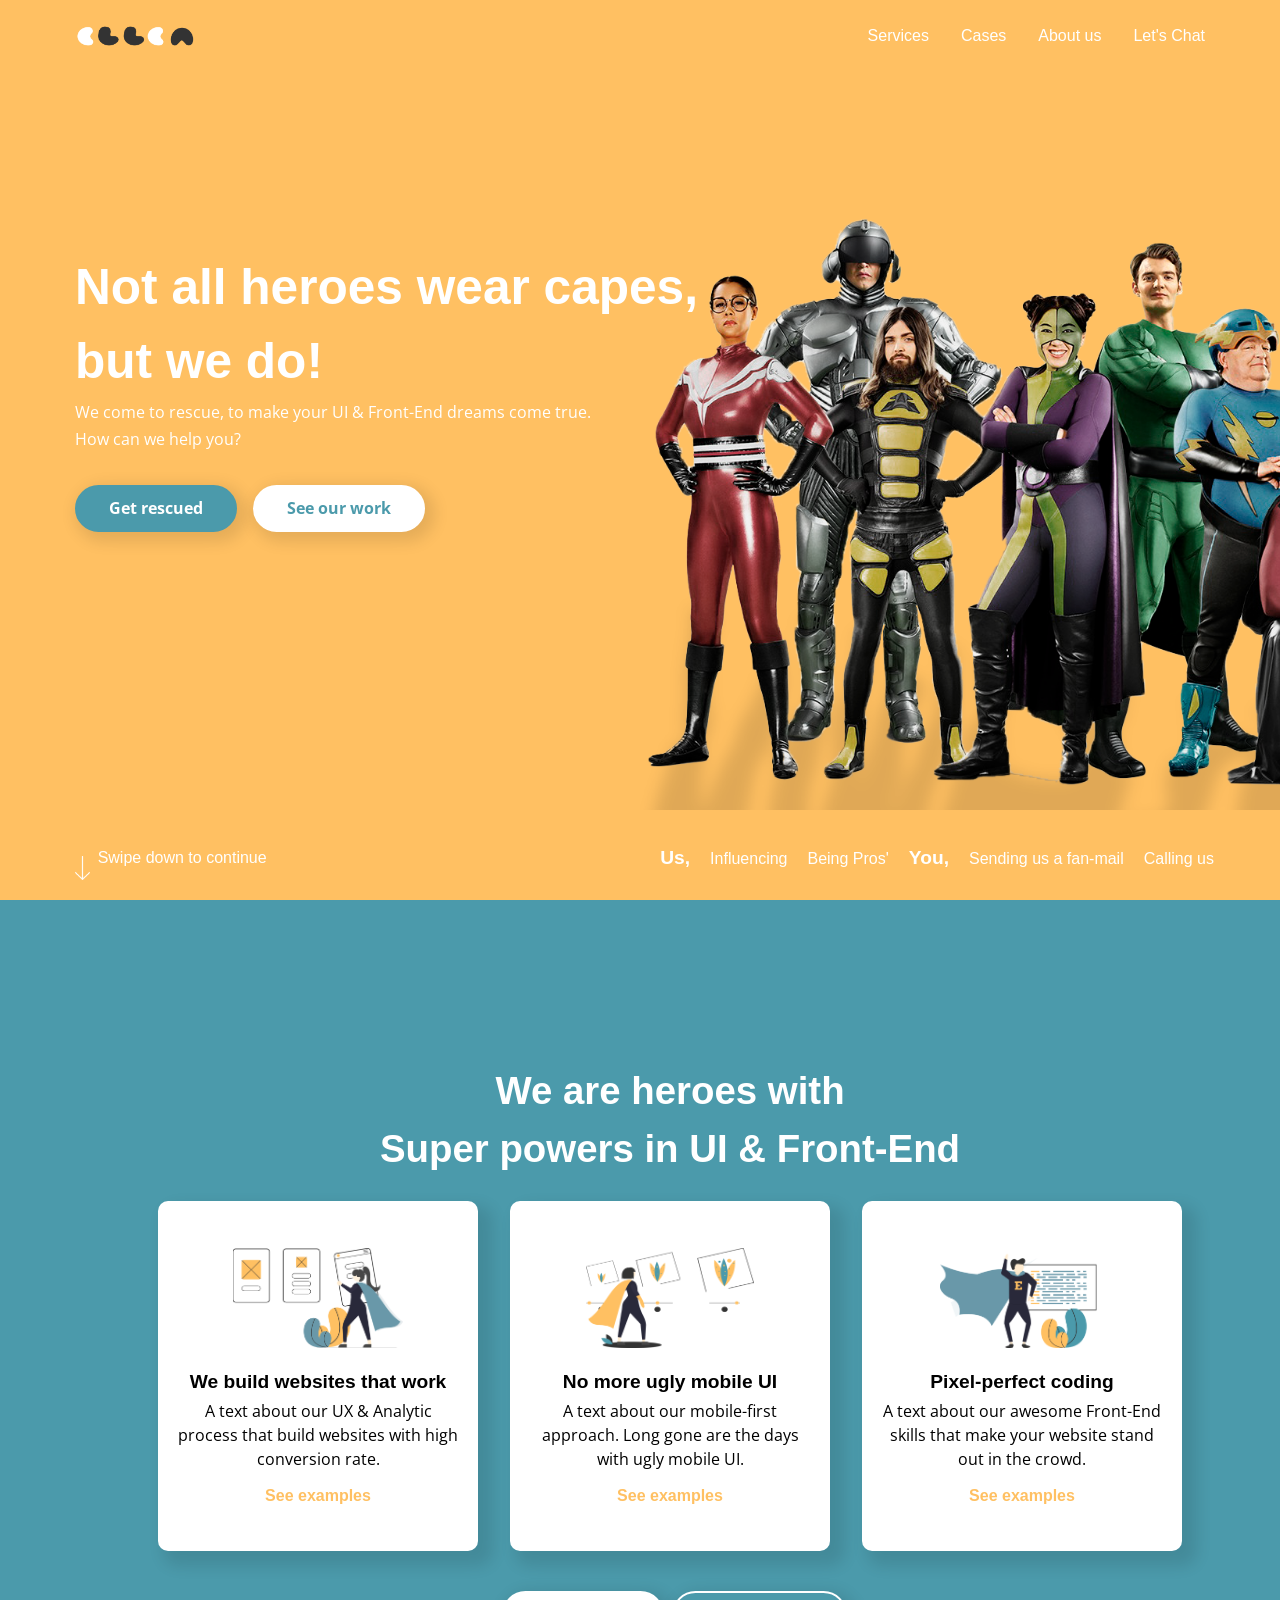
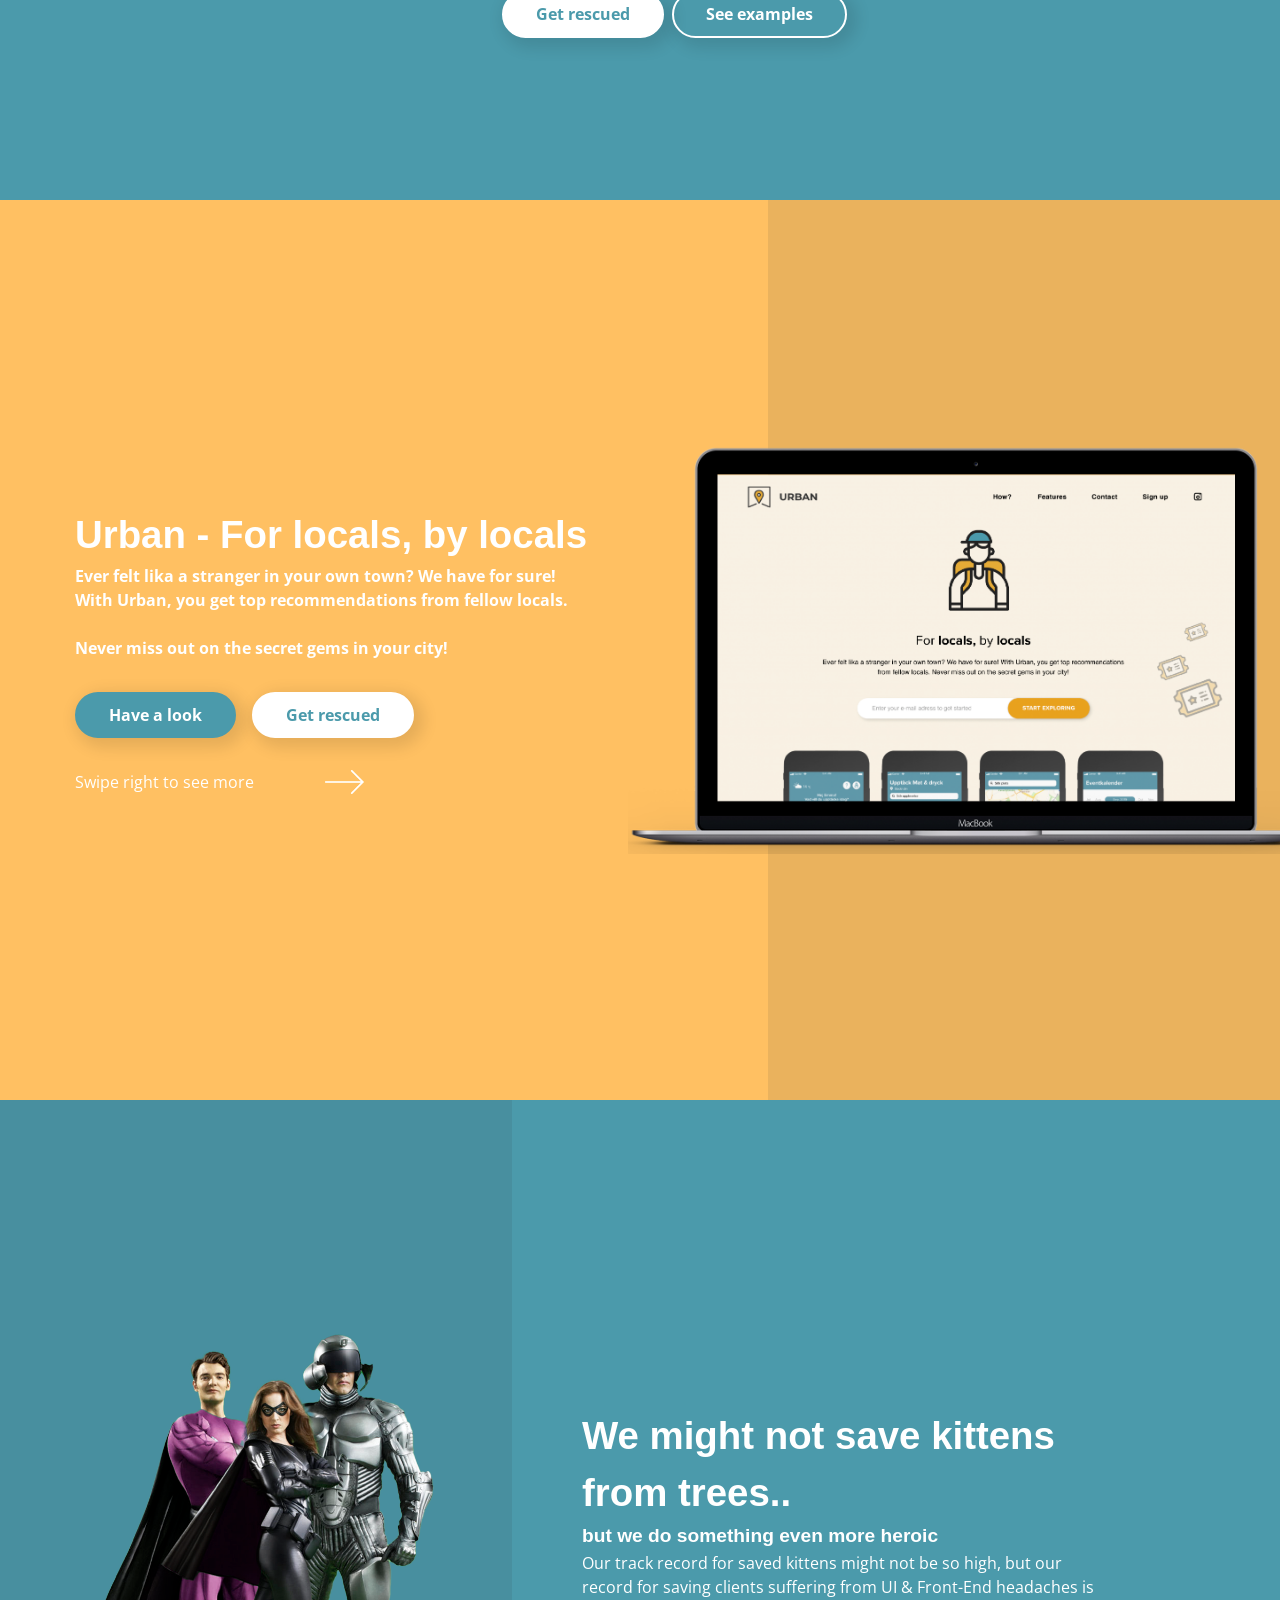
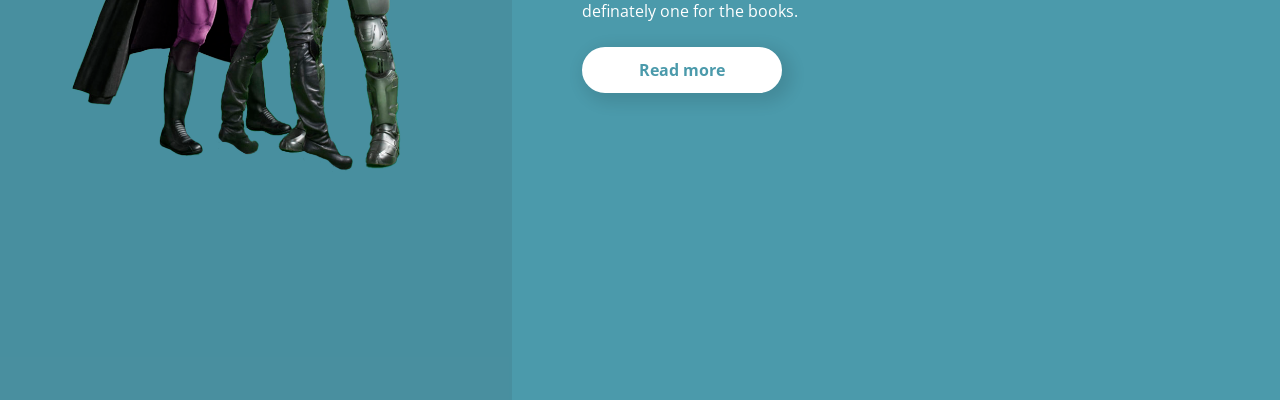
==== index.html @ 397eb132 "Btns & Links connected" ====
<html>
<html lang="en">

<head>
    <meta charset="UTF-8">
    <meta name="viewport" content="width=device-width, initial-scale=1.0">
    <title>Ellen Creatives</title>

    <!-- Google Font: Open Sans -->
    <link
        href="https://fonts.googleapis.com/css2?family=Open+Sans:ital,wght@0,300;0,400;0,600;0,700;0,800;1,300;1,400;1,600;1,700;1,800&display=swap"
        rel="stylesheet">

    <!-- Normalize CSS -->
    <link rel="stylesheet" href="CSS/Reset.css">

    <!-- Stylesheet: Typography -->
    <link rel="stylesheet" href="CSS/fonts.css">

    <!-- Stylesheet: Main -->
    <link rel="stylesheet" href="CSS/styles.css">
</head>

<body id="body-home">

    <header class="header-container">
        <nav class="nav-wrapper">
            <a href="index.html" id="wordmarkLink"><img class="logotype" src="IMG/logo-bw.png"
                    alt="Ellen Creatives Logotype" id="nav-wordmark"></a>
            <a href="index.html#servicesAnchor" class="nav-link">Services</a>
            <a href="cases-overview.html" class="nav-link">Cases</a>
            <a href="about.html" class="nav-link">About us</a>
            <a href="about.html#contactAnchor" class="nav-link">Let's Chat</a>
        </nav>
    </header>

    <section>
        <div class="hero-content bg-yellow">
            <!-- <script src="https://unpkg.com/@lottiefiles/lottie-player@latest/dist/lottie-player.js"></script>
                <lottie-player class="lottie" src="https://assets5.lottiefiles.com/private_files/lf30_1pjpwyub.json"
                    background="transparent" speed="1" style="width: 250px; height: 250px;" loop autoplay>
                </lottie-player> -->
            <img class="hero-img" src="IMG/heroes2.png" alt="">
            <div class="flex-col-flex-start" id="hero-text-content">
                <h1 class="white-font">Not all heroes wear capes, <br>but we do!</h1>
                <p class="white-font">We come to rescue, to make your UI & Front-End dreams come true.<br> How can we
                    help you?</p>
                <div class="btn-floater-left">
                    <button href="about.html#contactAnchor" class="CTA">Get rescued</button>
                    <button href="cases-overview.html" class="btn">See our work</button>
                </div>
            </div>
        </div>
    </section>


    <section>
        <a name="servicesAnchor"></a>
        <div class="services-section bg-petrol full-screen">
            <h2 class="white-font">We are heroes with<br>
                Super powers in UI & Front-End</h2>
            <div class="services">
                <div class="services-card">
                    <img src="IMG/Icons-elements/Services/Darker/UX.png" alt="" class="services-icon">
                    <h4 class="big-subtitle card-title">We build websites that work</h4>
                    <p class="description">A text about our UX & Analytic process that build websites with
                        high
                        conversion rate.</p>
                    <a href="Cases-overview.html" class="card-text-link">See examples</a>
                </div>
                <div class="services-card">
                    <img src="IMG/Icons-elements/Services/Darker/UI.png" alt="" class="services-icon">
                    <h4 class="big-subtitle card-title">No more ugly mobile UI </h4>
                    <p class="description">A text about our mobile-first approach. Long gone are the days
                        with ugly
                        mobile UI.</p>
                    <a href="Cases-overview.html" class="card-text-link">See examples</a>
                </div>
                <div class="services-card">
                    <img src="IMG/Icons-elements/Services/Darker/FE.png" alt="" class="services-icon">
                    <h4 class="big-subtitle card-title">Pixel-perfect coding</h4>
                    <p class="description">A text about our awesome Front-End skills that make your website
                        stand out in
                        the crowd. </p>
                    <a href="Cases-overview.html" class="card-text-link">See examples</a>
                </div>
            </div>
            <div class="btn-floater">
                <button href="about.html#contactAnchor" class="btn">Get rescued</button>
                <button href="Cases-overview.html" class="btn-white">See examples</button>
            </div>
        </div>
    </section>

    <section class="swipe-right">
        <div class="slider-container">

            <!-- First slide-->
            <div class="case-highlight-section bg-yellow full-screen">
                <div class="left-container">
                    <h2>Urban - For locals, by locals</h2>
                    <p class="bold-p">Ever felt lika a stranger in your own town? We have for sure! With Urban, you get
                        top recommendations from fellow locals. <br><br>Never miss out on the secret gems in your city!</p>
                    <div class="btn-floater-left">
                        <button href="case-urban.html" class="CTA">Have a look</button>
                        <button href="about.html#contactAnchor" class="btn">Get rescued</button>
                    </div>
                    <div class="scrollMe">
                        <p id="scrollMeLabel">Swipe right to see more</p>
                        <img class="arrow-right" src="IMG/Icons-elements/arrow-white-right-thicker@2x.png" alt="">
                    </div>
                </div>
                <div class="right-container">
                    <img src="IMG/Cases-thumbnails/Urban-highlight.png" alt="" class="case-laptop">
                </div>
            </div>
        </div>

        <!--  Second slide   -->
        <div class="slider-container">
            <div class="case-highlight-section full-screen bg-petrol" id="case-highlight-2">
                <div class="left-container">
                    <h2>Mindster - The journey begins inside</h2>
                    <p class="bold-p">Mindster is an App for mindfulness exercises with an ambition to improve the
                        mental health and sleeping quality of the users. </p>
                    <div class="btn-floater-left">
                        <button href="case-urban" class="btn left-btn">Have a look</button>
                        <button href="about.html#contactAnchor" class="btn-white">Get rescued</button>
                    </div>
                    <div class="scrollMe">
                        <p id="scrollMeLabel">Swipe right to see more</p>
                        <img class="arrow-right" src="IMG/Icons-elements/arrow-white-right-thicker@2x.png" alt="">
                    </div>
                </div>
                <div class="right-container">
                    <img src="IMG/Cases-thumbnails/Mindster-iso.png" alt="" class="case-phone">
                </div>
            </div>
        </div>

        <!-- Third slide -->
        <div class="slider-container">
            <div class="case-highlight-section full-screen bg-yellow">
                <div class="left-container">
                    <h2>Viva vin & Mat </h2>
                    <p class="bold-p">Who doesn't love great food, a better wine and a even better company? Viva Vin &
                        Mat can help you with two of those things. Step into the magical world of Viva through their
                        brand new website! </p>
                    <div class="btn-floater-left">
                        <button href="case-urban" class="CTA">Have a look</button>
                        <button href="about.html#contactAnchor" class="btn">Get rescued</button>
                    </div>
                </div>
                <div class="right-container">
                    <img src="IMG/Cases-thumbnails/viva-highlight.png" alt="" class="case-laptop">
                </div>
            </div>
        </div>
    </section>

    <section>
        <div class="about-section full-screen bg-petrol">
            <div class="left-container-about">
                <img src="IMG/heroes3.png" alt="" class="about-img">
            </div>
            <div class="right-container-about">
                <h2 class="white-font about-title">We might not save kittens from trees..</h2>
                <h4 class="white-font about-subtitle">but we do something even more heroic</h4>
                <p class="white-font about-p">Our track record for saved kittens might not be so high, but our record
                    for saving clients suffering from UI & Front-End headaches is definately one for the books. </p>
                <button href="about.html" class="btn" id="about-btn">Read more</button>
            </div>
        </div>
    </section>

    <div class="contact-footer">
        <div class="scrollMe">
            <img class="arrow-down" src="IMG/Icons-elements/arrow-white-down-thicker@2x.png" alt="">
            <p id="scrollMeLabel-down">Swipe down to continue</p>
        </div>
        <div class="footer-wrapper">
            <div class="footer-title">Us,</div>
            <a href="#" class="footer-link">Influencing</a>
            <a href="#" class="footer-link">Being Pros'</a>
            <div class="footer-title">You,</div>
            <a href="mailto:ellenekloofdesign@gmail.com" target="_blank" class="footer-link">Sending us a fan-mail</a>
            <a href="tel:+46707509144" class="footer-link">Calling us</a>
        </div>
    </div>

    <script src="https://ajax.googleapis.com/ajax/libs/jquery/3.5.1/jquery.min.js"></script>
    <script src="JS/slides.js"></script>
    <script src="JS/scrollMeHome.js"></script>

</body>

</html>

</html>
---- CSS/fonts.css ----
h1, h2, h3, h4, h5,.big-subtitle {
    font-family: 'Poppins', sans-serif;
    font-weight: 700;
    line-height: 150%;
    margin-block-start: 0em;
    margin-block-end: 0em;
    margin-top: 0em;
    margin-bottom: 0em;
}

p,
.p, 
.bold-p, 
.overline, 
.small-p {
    font-family: "Open Sans", sans-serif;
    line-height: 150%;
    margin-block-start: 0em;
    margin-block-end: 0em;
    margin-top: 0em;
    margin-bottom: 0em;
}

h1 {
    font-size: 3.1rem;
}

h2 {
    font-size: 2.4rem;
}

h3 {
    font-size: 1.8rem;
}

h4 {
    font-size: 1.2rem;
}

.big-subtitle {
    font-size: 1.2rem;
}

p  {
    font-size: 1rem;
}

.bold-p {
    font-size: 1rem;
    font-weight: bold;
}

.small-p {
    font-size: 0.9rem;
}

.overline {
    font-size: 0.8rem;
    letter-spacing: 5px;
}

.p {
    font-size: 1rem;
}
---- CSS/styles.css ----
* {
    box-sizing: border-box;
}

#body-home {
    width: 100vw;
    height: 3152px;
    overflow-y: clip;
}

#body-caseOverview {
    width: 100vw;
    overflow-y: clip;
}

#about-body {
    width: 100vw;
    overflow-y: clip;
}

#cases-body {
    width: 100vw;
    overflow-y: clip;
}

html {
    scroll-snap-type: y mandatory;
}

section {
    height: 100vh;
    width: 100vh;
    scroll-snap-align: start;
    position: relative;
}

.hero-content, .services-section, .about-section {
    width: 100vw;
    overflow-x: hidden;
}

/*  COLOR STYLING      COLOR STYLING      COLOR STYLING     COLOR STYLING     COLOR STYLING     COLOR STYLING    COLOR STYLING */

:root {
    --black: #333;
    --shadow: rgba(51, 51, 51, 0.1);
    --white: #fff;
    --white-50: rgba(255, 255, 255, 0.5);
    --white-80: rgba(255, 255, 255, 0.7);
    --white-shadow: rgba(255, 255, 255, 0.4);
    --yellow: #FFC062;
    --yellow-gradient: linear-gradient(134deg, #FFC062 0%, #FFDBA6 99.41%);
    --yellow-highlight: #FFB03B;
    --light-yellow: #FFD391;
    --petrol: #4B9AAB;
    --dark-petrol: #438A99;
    --darkest-petrol: #377380;
    --light-blue: #A5CCD5;
    --CTA: #4B9AAB;
    --secondary: #fff;
    --medium-gray: #EBEBEB;
    --light-gray: #fafafa;
    --transparent: rgba(255, 255, 255, 0);
    --pastel-purple: #B7A3FE;
    --pastel-yellow: #FFC062;
    --pastel-blue: #6FAEBC;
    --pastel-red: #FEA3A3;
    --pastel-peach: #FEC4A3;
    --pastel-green: #7FD287;
}

.bg-white {
    background-color: var(--white);
}

.bg-lightblue {
    background-color: var(--light-blue);
}

.bg-lightyellow {
    background-color: var(--light-yellow);
}

.bg-yellow-gradient {
    background-image: var(--yellow-gradient);
}

.bg-yellow {
    background-color: var(--yellow);
}

.bg-petrol {
    background-color: var(--petrol);
}

.bg-pastel-purple {
    background-color: var(--pastel-purple);
}

.bg-pastel-yellow {
    background-color: var(--pastel-yellow);
}

.bg-pastel-blue {
    background-color: var(--pastel-blue);
}

.bg-pastel-red {
    background-color: var(--pastel-red);
}

.bg-pastel-peach {
    background-color: var(--pastel-peach);
}

.bg-pastel-green {
    background-color: var(--pastel-green);
}

.white-font {
    color: var(--white);
}


/*  NAVIGATION STYLING      NAVIGATION STYLING      NAVIGATION STYLING     NAVIGATION STYLING     NAVIGATION STYLING     NAVIGATION STYLING */

.header-container {
    width: 100vw;
    position: fixed;
    height: 72px;
    top: 0px;
    left: 0px;
    background-color: var(--transparent);
    z-index: 10000;
    box-sizing: border-box;
}

.nav-wrapper {
    margin: 16px 75px;
    height: 40px;
    display: flex;
    flex-flow: row wrap;
    justify-content: flex-end;
    align-items: center;
}

#nav-wordmark {
    height: 32px;
    margin-right: auto;
}

#wordmarkLink {
    margin-right: auto;
}

#wordmarkLink:hover, .logotype:hover {
    opacity: 0.8;
}

.nav-link {
    font-size: 1rem;
    font-family: 'Poppins', sans-serif;
    font-weight: 400;
    margin-left: 32px;
    color: var(--white);
    text-decoration: none;
}

.nav-link:hover {
    color: var(--white-50);
}

.nav-link.activePage {
    color: var(--white);
    border-bottom: 1px solid var(--white);
}

.nav-link-inverted {
    font-size: 1rem;
    font-family: 'Poppins', sans-serif;
    font-weight: 400;
    margin-left: 32px;
    color: var(--yellow);
    text-decoration: none;
}

.nav-link-inverted:hover {
    color: var(--light-yellow);
}

.nav-link-inverted.activePage {
    color: var(--yellow);
    border-bottom: 1px solid var(--yellow);
}

.contact-footer {
    display: flex;
    flex-flow: row wrap;
    justify-content: space-between;
    align-items: center;
    padding-left: 75px;
    padding-right: 50px;
    position: fixed;
    left: 0px;
    bottom: 30px;
    z-index: 9999;
    width: 100vw;
}

.contact-footer-plain {
    display: flex;
    flex-flow: row wrap;
    justify-content: flex-start;
    align-items: center;
    margin: 32px 0px 32px 75px;
    position: fixed;
    left: 0px;
    bottom: 0px;
    z-index: 9999;
    width: 100vw;
}

.footer-wraper {
    display: flex;
    flex-flow: row wrap;
    justify-content: flex-start;
    align-items: center;
    width: 1000px;
}

.footer-wrapper div {
    display: inline;
}

.footer-title {
    text-align: left;
    margin-right: 16px;
    font-size: 1.2rem;
    font-family: 'Poppins', sans-serif;
    font-weight: 700;
    color: var(--white);
    text-decoration: none;
}

.footer-link, #scrollMeLabel-down {
    text-align: left;
    margin-right: 16px;
    font-size: 1rem;
    font-family: 'Poppins', sans-serif;
    font-weight: 400;
    color: var(--white);
    text-decoration: none;
}

.footer-link:hover {
    color: var(--white-50);
}

.footer-title-inverted {
    text-align: left;
    margin-right: 16px;
    font-size: 1.2rem;
    font-family: 'Poppins', sans-serif;
    font-weight: 700;
    color: var(--yellow);
    text-decoration: none;
}

.footer-link-inverted {
    text-align: left;
    margin-right: 16px;
    font-size: 1rem;
    font-family: 'Poppins', sans-serif;
    font-weight: 400;
    color: var(--yellow);
    text-decoration: none;
}

.footer-link-inverted:hover {
    color: var(--light-yellow);
}

.arrow-down {
    height: 24px;
    margin-right: 8px;
    -webkit-animation: arrow-down 2s cubic-bezier(0.250, 0.460, 0.450, 0.940) infinite both;
    animation: arrow-down 2s cubic-bezier(0.250, 0.460, 0.450, 0.940) infinite both;
}

@-webkit-keyframes arrow-down {
    0% {
        -webkit-transform: translateY(-10);
        transform: translateY(-10);
    }
    100% {
        -webkit-transform: translateY(10px);
        transform: translateY(10px);
    }
}

@keyframes arrow-down {
    0% {
        -webkit-transform: translateY(-10);
        transform: translateY(-10);
    }
    100% {
        -webkit-transform: translateY(10px);
        transform: translateY(10px);
    }
}

.scrollMe {
    width: 240px;
    display: flex;
    flex-flow: row wrap;
    justify-content: flex-start;
    align-items: center;
}

/*  BUTTONS      BUTTONS      BUTTONS     BUTTONS     BUTTONS     BUTTONS    BUTTONS     BUTTONS    BUTTONS      BUTTONS*/

.btn-floater {
    display: flex;
    flex-flow: row wrap;
    justify-content: center;
    margin: 24px auto;
}

.btn-floater-left {
    width: 50vw;
    display: flex;
    flex-flow: row wrap;
    justify-content: flex-start;
    margin-top: 32px;
    margin-bottom: 32px;
    margin-right: auto;
}

.btn, .CTA, .btn-white {
    padding: 12px 32px;
    border-radius: 40px;
    font-family: "Open Sans", sans-serif;
    font-weight: bold;
    font-size: 1rem;
    outline: none;
    box-shadow: 5px 5px 15px 5px rgba(0, 0, 0, 0.1);
}

.CTA {
    background-color: var(--CTA);
    border: 2px solid var(--CTA);
    margin-right: 8px;
    color: var(--white);
}

.CTA:hover {
    background-color: var(--dark-petrol);
}

.CTA:active {
    background-color: var(--darkest-petrol);
}

.btn {
    background-color: var(--white);
    border: 2px solid var(--white);
    margin-left: 8px;
    color: var(--CTA);
}

.btn:hover {
    background-color: var(--light-gray);
    color: var(--CTA);
}

.btn:active {
    background-color: var(--medium-gray);
    color: var(--CTA);
}

.left-button {
    margin-left: 0px;
}

.btn-white {
    background-color: var(--transparent);
    border: 2px solid var(--white);
    margin-left: 8px;
    color: var(--white);
}

.btn-white:hover {
    background-color: var(--dark-petrol);
    color: var(--white);
}

.btn-white:active {
    background-color: var(--darkest-petrol);
    color: var(--white);
}

button {
    outline: none;
}

/*  LAYOUT     LAYOUT     LAYOUT     LAYOUT     LAYOUT     LAYOUT    LAYOUT     LAYOUT    LAYOUT     LAYOUT    LAYOUT     LAYOUT   LAYOUT*/

.flex-row-flex-start {
    display: flex;
    flex-flow: row wrap;
    justify-content: flex-start;
    align-items: flex-start;
}

.flex-col-flex-start {
    display: flex;
    flex-flow: column wrap;
    justify-content: flex-start;
    align-items: flex-start;
}

.flex-row-flex-center {
    display: flex;
    flex-flow: row wrap;
    justify-content: center;
    align-items: center;
}

.flex-col-flex-center {
    display: flex;
    flex-flow: column wrap;
    justify-content: center;
    align-items: center;
}

.full-screen {
    width: 100vw;
    height: 100vh;
}

/*  HOME SPECIFIC STYLING      HOME SPECIFIC STYLING      HOME SPECIFIC STYLING     HOME SPECIFIC STYLING     HOME SPECIFIC STYLING    */

/*  HERO      HERO      HERO     HERO     HERO     HERO    HERO */

.hero-content {
    width: 100vw;
    height: 100vh;
    padding: 75px;
    position: relative;
    overflow: hidden;
}

.hero-img {
    position: relative;
    right: -376px;
    bottom: -135px;
    height: 600px;
    z-index: 1;
}

#hero-text-content {
    position: absolute;
    top: 150px;
    padding-top: 100px;
    z-index: 977;
}

.lottie {
    margin: 20px auto;
}

#hero-text-content h1 {
    text-align: left;
}

#hero-text-content p {
    line-height: 170%;
    text-align: left;
}

/*  SERVICES      SERVICES      SERVICES     SERVICES     SERVICES     SERVICES    SERVICES */

.about-section, [id*=section-], .case-highlight-section {
    display: flex;
    flex-flow: row wrap;
    box-sizing: border-box;
}

.services-section {
    padding: 30px;
    z-index: 100;
    display: flex;
    flex-flow: column wrap;
    justify-content: center;
    align-items: center;
}

.services-section h2 {
    text-align: center;
    margin-top: 24px;
    margin-bottom: 8px;
}

.services {
    width: 100vw;
    display: flex;
    flex-flow: row wrap;
    justify-content: center;
    align-items: center;
}

.services-card {
    width: 320px;
    height: 350px;
    margin: 16px 16px;
    display: flex;
    flex-flow: column wrap;
    justify-content: center;
    align-items: center;
    padding: 16px;
    background-color: var(--white);
    box-shadow: 10px 10px 15px 5px rgba(0, 0, 0, 0.1);
    border-radius: 10px;
}

.services-icon {
    height: 100px;
}

.card-title {
    text-align: center;
    line-height: 100%;
    margin-top: 24px;
}

.description {
    margin: 8px 0px 8px 0px;
    text-align: center;
}

.card-text-link {
    text-align: center;
    font-size: 16px;
    font-family: 'Poppins', sans-serif;
    font-weight: 700;
    color: var(--yellow);
    text-decoration: none;
    margin-top: 8px;
}

.card-text-link:hover {
    color: var(--light-yellow);
}

/*  CASE HIGHLIGHT     CASE HIGHLIGHT     CASE HIGHLIGHT    CASE HIGHLIGHT    CASE HIGHLIGHT    CASE HIGHLIGHT   CASE HIGHLIGHT*/

.swipe-right {
    font-family: sans-serif;
    scroll-snap-type: x mandatory;
    display: flex;
    -webkit-overflow-scrolling: touch;
    overflow-x: scroll;
    height: 100vh;
    width: 100vw;
}

.slider-container {
    height: 100vh;
    width: 100vw;
    scroll-snap-align: start;
}

.case-highlight-section .left-container {
    width: 60vw;
    padding-left: 75px;
    padding-right: 15px;
    height: 100vh;
    display: flex;
    flex-flow: column wrap;
    justify-content: center;
    align-items: flex-start;
    box-sizing: border-box;
}

.case-highlight-section, #case-highlight-2 {
    width: 100vw;
    height: 100vh;
}

.case-highlight-section .right-container {
    width: 40vw;
    display: flex;
    flex-flow: column wrap;
    justify-content: center;
    align-items: center;
    position: relative;
    float: right;
    background-color: var(--shadow);
}

.case-laptop {
    position: relative;
    right: 140px;
    top: 0px;
    margin-left: auto;
    width: 700px;
}

.case-phone {
    width: 570px;
    position: relative;
    right: 140px;
    top: 0px;
    margin-left: auto;
}

.case-highlight-section .left-container h2, .case-highlight-section .left-container p {
    text-align: left;
    width: 40vw;
    color: var(--white);
}

.scrollMe {
    width: 240px;
    display: flex;
    flex-flow: row wrap;
    justify-content: flex-start;
    align-items: center;
}

#scrollMeLabel, #scrollMeLabel-down {
    display: inline;
    width: 200px;
    margin-block-start: 0em;
    margin-block-end: 0em;
}

.arrow-right {
    height: 24px;
    -webkit-animation: arrow-right 2s cubic-bezier(0.250, 0.460, 0.450, 0.940) infinite both;
    animation: arrow-right 2s cubic-bezier(0.250, 0.460, 0.450, 0.940) infinite both;
}

@-webkit-keyframes arrow-right {
    0% {
        -webkit-transform: translateX(0);
        transform: translateX(0);
    }
    100% {
        -webkit-transform: translateX(50px);
        transform: translateX(50px);
    }
}

@keyframes arrow-right {
    0% {
        -webkit-transform: translateX(0);
        transform: translateX(0);
    }
    100% {
        -webkit-transform: translateX(50px);
        transform: translateX(50px);
    }
}

/*  ABOUT SECTION     ABOUT SECTION     ABOUT SECTION    ABOUT SECTION    ABOUT SECTION    ABOUT SECTION   ABOUT SECTION*/

.left-container {
    width: 45vw;
}

.left-container-about {
    width: 40vw;
    background-color: var(--shadow);
    display: flex;
    flex-flow: column wrap;
    justify-content: center;
    align-items: center;
}

.about-img {
    width: 30vw;
    margin: auto;
}

.right-container {
    width: 55vw;
    /* padding-left: 70px;
    padding-right: 70px; */
    display: flex;
    flex-flow: column wrap;
    justify-content: center;
    align-items: left;
}

.right-container-about {
    width: 508px;
    padding-left: 70px;
    padding-right: 70px;
    display: flex;
    flex-flow: column wrap;
    justify-content: center;
    align-items: left;
}

.about-title, .about-subtitle, .about-p {
    text-align: left;
    width: 40vw;
}

#about-btn {
    width: 200px;
    margin-left: 0px;
    margin-top: 8px;
}

/*  CASES SPECIFIC STYLING      CASES SPECIFIC STYLING      CASES SPECIFIC STYLING   CASES SPECIFIC STYLING    CASES SPECIFIC STYLING */

.cases-main {
    margin-top: 32px;
}

.intro-headline {
    text-align: center;
    margin-top: 64px;
}

.filters-section {
    position: relative;
}

#filters {
    height: 100px;
    width: 70vw;
    margin: 0px auto;
    padding: 24px 100px;
    display: flex;
    flex-flow: row wrap;
    justify-content: center;
    align-items: center;
    display: none;
}

#slidedown-btn {
    background-color: var(--yellow);
    border-radius: 50%;
    border: none;
    outline: none;
    cursor: pointer;
    height: 80px;
    width: 80px;
    display: flex;
    flex-flow: column wrap;
    justify-content: center;
    align-items: center;
    margin-left: 70px;
    position: relative;
    top: 36px;
    left: -30px;
    z-index:977;
}

#slidedown-btn:hover {
    background-color: var(--yellow-highlight);
}

#slidedown-btn img {
    background-color: var(--transparent);
    border: none;
    outline: none;
    cursor: pointer;
    height: 64px;
    width: 64px;
}

.filter-btn {
    padding: 12px 32px;
    border-radius: 40px;
    font-family: "Open Sans", sans-serif;
    font-weight: bold;
    font-size: 0.9rem;
    color: var(--petrol);
    background-color: var(--white);
    border: 1px solid var(--petrol);
    margin: 0px 16px;
    cursor: pointer;
    outline: none;
}

.filter-btn:hover {
    background-color: var(--light-blue);
    border: 1px solid var(--light-blue);
    color: var(--white);
}

.filter-btn.active {
    background-color: var(--petrol);
    color: var(--white);
}

.cases-section {
    width: 100vw;
    display: flex;
    flex-flow: row wrap;
    justify-content: center;
    align-items: center;
    margin-bottom: 72px; 
}

.outer-case-boxes,
.all,
.uiGroup,
.uxGroup, 
.devGroup {
    width: 25vw;
    padding: 8px;
    height: 380px;
    display: flex;
    flex-flow: column wrap;
    justify-content: flex-start;
    align-items: center;
    position: relative;
}

.petrol-fill {
    border: 1px solid var(--medium-gray);
    background-color: var(--transparent);
    background-size: 200% 200%;
    background-image: linear-gradient(to top, var(--petrol) 50%, transparent 50%);
    -webkit-transition: background-position 300ms, color 300ms ease, border-color 300ms ease;
    -moz-transition: background-position 300ms, color 300ms ease, border-color 300ms ease;
    -ms-transition: background-position 300ms, color 300ms ease, border-color 300ms ease;
    -o-transition: background-position 300ms, color 300ms ease, border-color 300ms ease;
    transition: background-position 300ms, color 300ms ease, border-color 300ms ease;
}

.petrol-fill:hover {
    color: white;
    border: 1px solid var(--medium-gray);
    background-image: linear-gradient(to top, var(--petrol) 51%, transparent 50%);
    background-position: 0 100%;
    -webkit-transition: background-position 300ms, color 300ms ease, border-color 300ms ease;
    -moz-transition: background-position 300ms, color 300ms ease, border-color 300ms ease;
    -ms-transition: background-position 300ms, color 300ms ease, border-color 300ms ease;
    -o-transition: background-position 300ms, color 300ms ease, border-color 300ms ease;
    transition: background-position 300ms, color 300ms ease, border-color 300ms ease;
}

.yellow-fill {
    border: 1px solid var(--medium-gray);
    background-color: var(--transparent);
    background-size: 200% 200%;
    background-image: linear-gradient(to top, var(--yellow) 50%, transparent 50%);
    -webkit-transition: background-position 300ms, color 300ms ease, border-color 300ms ease;
    -moz-transition: background-position 300ms, color 300ms ease, border-color 300ms ease;
    -ms-transition: background-position 300ms, color 300ms ease, border-color 300ms ease;
    -o-transition: background-position 300ms, color 300ms ease, border-color 300ms ease;
    transition: background-position 300ms, color 300ms ease, border-color 300ms ease;
}

.yellow-fill:hover {
    color: var(--white);
    border: 1px solid var(--medium-gray);
    background-image: linear-gradient(to top, var(--yellow) 51%, transparent 50%);
    background-position: 0 100%;
    -webkit-transition: background-position 300ms, color 300ms ease, border-color 300ms ease;
    -moz-transition: background-position 300ms, color 300ms ease, border-color 300ms ease;
    -ms-transition: background-position 300ms, color 300ms ease, border-color 300ms ease;
    -o-transition: background-position 300ms, color 300ms ease, border-color 300ms ease;
    transition: background-position 300ms, color 300ms ease, border-color 300ms ease;
}

.img-case-box {
    padding: 8px;
    width: 270px;
    height: 220px;
    margin: 8px auto;
    display: flex;
    flex-flow: column wrap;
    justify-content: center;
    align-items: center;
}

.w-img {
    width: 270px;
    margin: 0px auto;
}

.h-img {
    height: 220px;
    margin: 0px auto;
}

.text-case-box {
    position: relative;
    bottom: 8px;
    left: 0px;
    display: flex;
    flex-flow: row wrap;
    justify-content: space-around;
    align-items: center;
    padding: 8px;
    margin-top: 24px;
}

.client-case-box, .project-case-box {
    width: 9vw;
    /* margin: 24px; */
    display: flex;
    flex-flow: column wrap;
    justify-content: flex-start;
    align-items: flex-start;
}

.project-case-box {
    margin-left: 24px;
}

.box {
    display: none;
}

.show {
    display: block;
} 



/*  SINGLE CASE STYLING    SINGLE CASE STYLING    SINGLE CASE STYLING    SINGLE CASE STYLING   SINGLE CASE STYLING*/

.case-hero {
    height: 100vh;
    background-image: url(../IMG/Cases-thumbnails/Urban-Case/Urban-hero.jpg);
    background-position: center;
    background-repeat: no-repeat;
    background-size: cover;
    align-content: center;
    display: flex;
    flex-flow: row wrap;
    justify-content: flex-start;
    align-items: center;
}

.case-hero-title {
    font-size: 8rem;
    font-family: 'Poppins', sans-serif;
    font-weight: 700;
    line-height: 150%;
    margin-block-start: 0em;
    margin-block-end: 0em;
    margin-top: 0em;
    margin-bottom: 0em;
    color: var(--petrol);
    margin-left: 117px;
}

.case-hero-section, .case-index, .case-summary, .case-visuals, .case-output, .case-final {
    width: 100vw;
    height: 100vh;
}

.case-index {
    height: 15vh;
    padding: 0px 75px 0px 75px;
    display: flex;
    flex-flow: row wrap;
    justify-content: center;
    align-items: center;
    background-color: var(--dark-petrol);
}

.index-container {
    display: flex;
    flex-flow: column wrap;
    justify-content: center;
    align-items: flex-start;
}

.index-siblings {
    margin-left: 200px;
}

.index-container .case-thumb-text {
    margin-top: 8px;
}

.case-summary {
    background-color: var(--petrol);
    padding-top: 80px;
}

.summary, .case-visuals, .case-output, .visuals-container {
    display: flex;
    flex-flow: row wrap;
    align-items: flex-start;
    justify-content: flex-start;
    box-sizing: border-box;
    background-color: var(--petrol);
}

.summary {
    margin-top: 64px;
    height: 85vh
}

.left-container-20-80 {
    width: 20vw;
    height: 290px;
    box-sizing: border-box;
}

.chapter-title {
    text-align: left;
    margin: 0px 0px 0px 200px;
    float: left;
    width: 10vw;
    line-height: 2.5rem;
    text-transform: uppercase;
    font-size: 1rem;
    font-family: "Open Sans";
    font-weight: bold;
    margin-block-start: 0em;
    margin-block-end: 0em;
}

.right-container-80-20 {
    width: 80vw;
    padding: 0px 48px 0px 64px;
    box-sizing: border-box;
}

.right-container-80-20 h3 {
    line-height: 2.5rem;
    width: 60vw;
}

.right-container-80-20 p {
    width: 60vw;
}

.case-visuals {
    padding-top: 75px;
    background-color: var(--yellow);
}

.visuals-container {
    background-color: var(--white);
    padding: 25px 50px 50px 50px;
    margin-top: 24px;
    box-shadow: 5px 5px 15px 5px rgba(0, 0, 0, 0.1);
}

.typography-section, .colors, .images-section {
    display: flex;
    flex-flow: row wrap;
    justify-content: flex-start;
    align-items: center;
    margin-top: 8px;
}

.color-representation {
    width: 170px;
    margin-right: 100px;
}

.Visuals-section-title {
    margin: 24px 0px 24px 0px;
}

.typography-headlines img, .typography-bread img {
    width: 20vw;
}

.typography-headlines, .typography-bread {
    width: 400px;
    margin-right: 32px;
    margin-bottom: 48px;
    margin-top: 48px;
}

.image-tonality {
    height: 100px;
    margin-right: 48px;
}

.case-visuals .left-container-20-80, .case-visuals .right-container-80-20 {
    height: 619.34px;
}

.case-output-img {
    height: 380px;
    margin-top: 24px;
}

.case-output {
    padding-top: 120px;
}

.case-output .left-container-20-80, .case-output .right-container-80-20 {
    height: 522px;
}

.case-final {
    display: flex;
    flex-flow: row wrap;
    justify-content: center;
}

.left-img-container {
    height: 100vh;
    width: 40vw;
    display: flex;
    flex-flow: column wrap;
    justify-content: center;
    align-items: center;
    position: relative;
}

.case-final-img {
    height: 100vh;
    margin: 32px auto;
}

.case-final .right-container {
    width: 60vw;
    padding-top: 120px;
    display: flex;
    flex-flow: column wrap;
    justify-content: center;
    align-items: flex-start;
}

.case-final .right-container h2, .case-final .right-container p {
    text-align: left;
}

.case-final .intro-description {
    text-align: center;
}

.case-final #case-btn {
    width: 200px;
}

#urban-showcase {
    width: 320px;
}

.zoom {
    height: 400px;
    overflow-y: scroll;
}

#zoom-icon {
    position: relative;
    top: 30px;
    left: 155px;
    z-index: 989;
}

/*  ABOUT SPECIFIC STYLING     ABOUT SPECIFIC STYLING     ABOUT SPECIFIC STYLING     ABOUT SPECIFIC STYLING    ABOUT SPECIFIC STYLING */

#about-img-1 {
    width: 680px;
}

#about-img-2 {
    height: 100vh;
}

.form-container {
    height: 100vh;
    width: 100vw;
    display: flex;
    flex-flow: row wrap;
    justify-content: flex-start;
    align-items: center;
    background-color: var(--yellow);
}

#about-img-3 {
    height: 100vh;
}

#about-btn {
    margin-top: 24px;
}

.form-container .left-container {
    background-color: var(--yellow-highlight);
}

.form-container .left-container, .form-container .right-container {
    width: 40vw;
    height: 100vh;
}

.form {
    margin-left: 50px;
}

.form-field {
    display: flex;
    flex-flow: column wrap;
    justify-content: center;
    align-items: flex-start;
}

.check-field, .form-field {
    margin-top: 16px;
}

.checkbox-group {
    margin-right: 16px;
}

::placeholder {
    font-family: "Open Sans", sans-serif;
    line-height: 150%;
    margin-block-start: 0em;
    margin-block-end: 0em;
    margin-top: 8px;
    margin-bottom: 8px;
    font-size: 0.9rem;
    margin-left: 8px;
    color: var(--white-80);
    letter-spacing: 0px;
}

.form-field, textarea {
    padding: 8px;
    width: 40vw;
}

.checkboxes {
    display: flex;
    flex-flow: row wrap;
    justify-content: flex-start;
    align-items: baseline;
    padding-top: 8px;
}

.form-row {
    padding: 0px 8px 0px 8px;
}

.input, textarea {
    background-color: var(--transparent);
    border: none;
    border-bottom: 1px solid var(--white-50);
    width: 40vw;
    color: var(--white);
    font-family: "Open Sans", sans-serif;
    line-height: 150%;
    margin-block-start: 0em;
    margin-block-end: 0em;
    font-size: 1rem;
    outline: none;
}

input:focus, textarea:focus {
    border-bottom: 2px white solid;
}

.container {
    display: block;
    position: relative;
    padding-left: 35px;
    cursor: pointer;
    -webkit-user-select: none;
    -moz-user-select: none;
    -ms-user-select: none;
    user-select: none;
    display: flex;
    flex-flow: row wrap;
    justify-content: flex-start;
    align-items: center;
}

.container input {
    position: absolute;
    opacity: 0;
    cursor: pointer;
}

.container input {
    height: 21px;
    width: 21px;
}

.checkmark {
    position: absolute;
    top: 0;
    left: 0;
    height: 20px;
    width: 20px;
    border: 1px solid var(--white-50);
    border-radius: 2px;
}

.container:hover input~.checkmark {
    background-color: var(--white-50);
    border: 1px solid var(--white-80);
    border-radius: 2px;
}

.container input:checked~.checkmark {
    background-color: var(--white);
    border-radius: 2px;
}

.checkmark:after {
    content: "";
    position: absolute;
    display: none;
}

.container input:checked~.checkmark:after {
    display: block;
}

.container .checkmark:after {
    left: 6px;
    top: 1px;
    width: 5px;
    height: 10px;
    border: solid var(--yellow);
    border-width: 0 3px 3px 0;
    -webkit-transform: rotate(45deg);
    -ms-transform: rotate(45deg);
    transform: rotate(45deg);
}

form button {
    margin-top: 16px;
}

.block {
    display: none;
}

.asterix {
    color: var(--petrol);
    font-size: 0.8rem;
    margin-left: 4px;
    position: relative;
    display: inline-block;
}

.asterix .tooltiptext {
    visibility: hidden;
    width: 120px;
    background-color: var(--white);
    color: var(--black);
    text-align: center;
    font-size: 0.8rem;
    padding: 5px 0;
    border-radius: 6px;
    font-family: "Open Sans", sans-serif;
    line-height: 150%;
    margin-block-start: 0em;
    margin-block-end: 0em;
    margin-top: 0em;
    margin-bottom: 0em;
    position: absolute;
    z-index: 1;
}

.asterix:hover .tooltiptext {
    visibility: visible;
  }

input:-webkit-autofill,
input:-webkit-autofill:hover, 
input:-webkit-autofill:focus,
textarea:-webkit-autofill,
textarea:-webkit-autofill:hover,
textarea:-webkit-autofill:focus,
select:-webkit-autofill,
select:-webkit-autofill:hover,
select:-webkit-autofill:focus {
    background-color: var(--transparent);
    border: none;
    border-bottom: 1px solid var(--white-50);
    width: 40vw;
    color: var(--white);
    font-family: "Open Sans", sans-serif;
    line-height: 150%;
    margin-block-start: 0em;
    margin-block-end: 0em;
    font-size: 1rem;
    outline: none;
    border-bottom: 2px white solid;
  -webkit-text-fill-color: white;
  transition: background-color 5000s ease-in-out 0s;
}
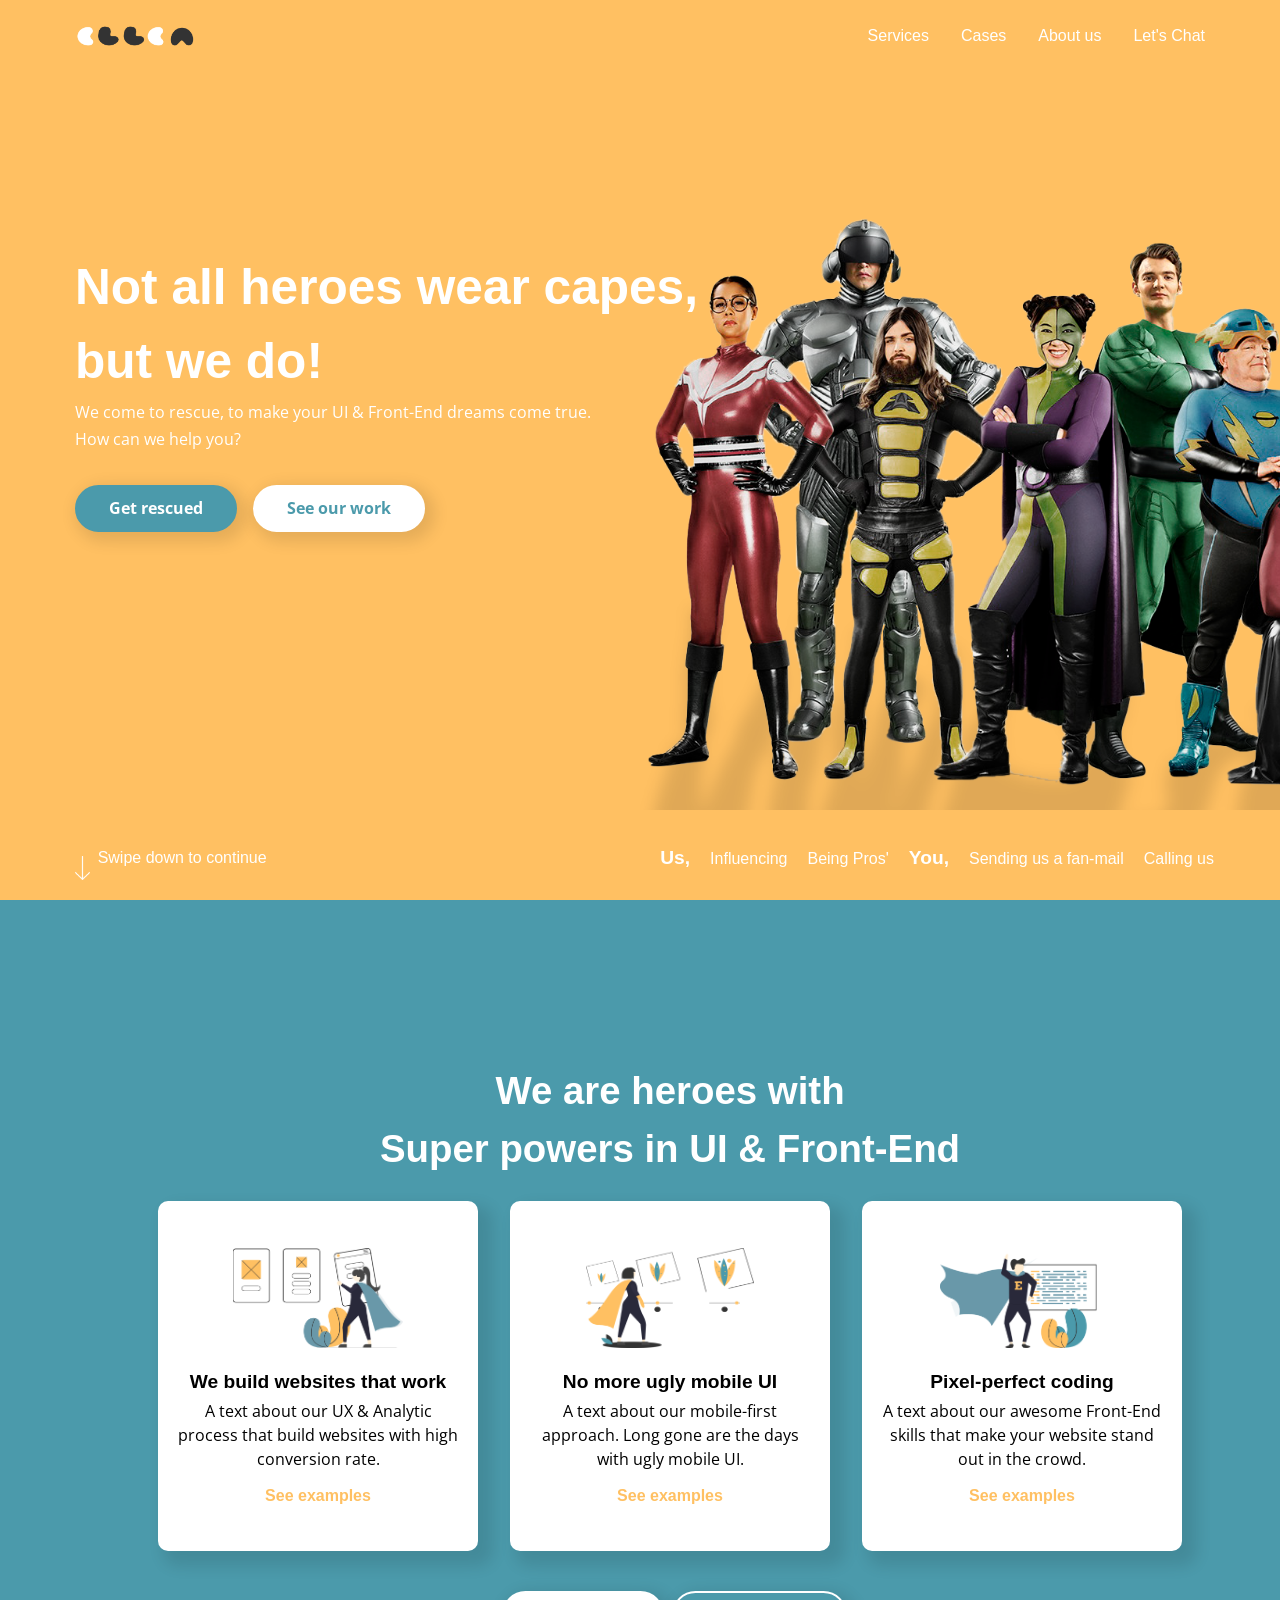
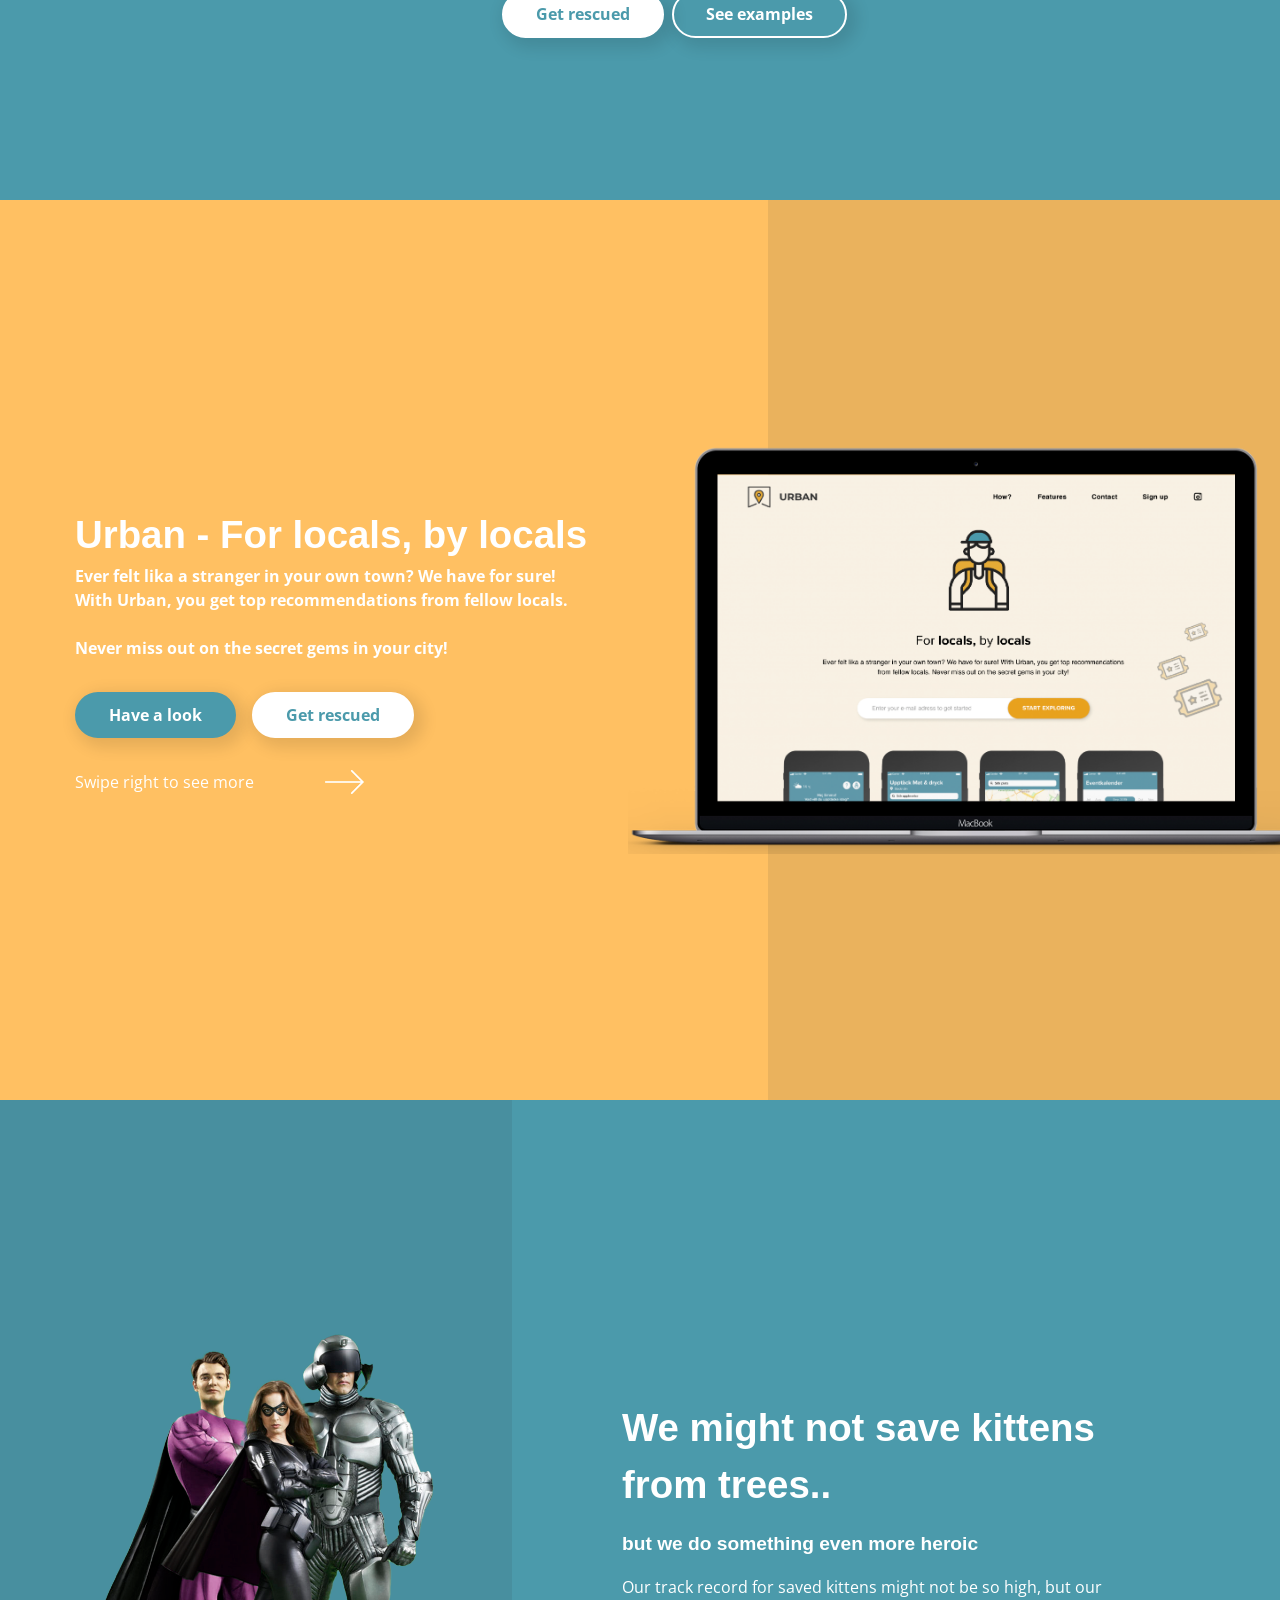
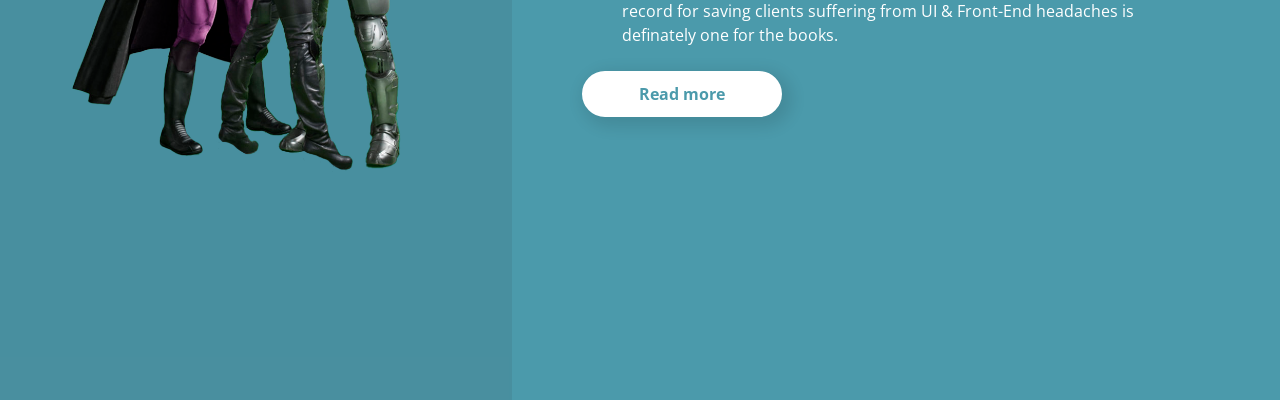
==== commit acc25625: "Home-Tablet-OK" ====
--- a/index.html
+++ b/index.html
@@ -17,8 +17,19 @@
     <!-- Stylesheet: Typography -->
     <link rel="stylesheet" href="CSS/fonts.css">
 
-    <!-- Stylesheet: Main -->
-    <link rel="stylesheet" href="CSS/styles.css">
+    <!-- Stylesheet: MediaQuery Phone -->
+    <link rel="stylesheet" href="">
+
+    <!-- Stylesheet: MediaQuery tablet -->
+    <link rel="stylesheet" href="CSS/styles-tablet.css">
+
+    <!-- Stylesheet: Small Desktops -->
+    <link rel="stylesheet" href="CSS/styles-main.css">
+    
+    
+    
+
+
 </head>
 
 <body id="body-home">
@@ -36,10 +47,6 @@
 
     <section>
         <div class="hero-content bg-yellow">
-            <!-- <script src="https://unpkg.com/@lottiefiles/lottie-player@latest/dist/lottie-player.js"></script>
-                <lottie-player class="lottie" src="https://assets5.lottiefiles.com/private_files/lf30_1pjpwyub.json"
-                    background="transparent" speed="1" style="width: 250px; height: 250px;" loop autoplay>
-                </lottie-player> -->
             <img class="hero-img" src="IMG/heroes2.png" alt="">
             <div class="flex-col-flex-start" id="hero-text-content">
                 <h1 class="white-font">Not all heroes wear capes, <br>but we do!</h1>
--- a/CSS/fonts.css
+++ b/CSS/fonts.css
@@ -61,4 +61,71 @@
 
 .p {
     font-size: 1rem;
+}
+
+@media only screen and (min-device-width : 768px) and (max-device-width : 1024px) {
+    h1, h2, h3, h4, h5,.big-subtitle {
+        font-family: 'Poppins', sans-serif;
+        font-weight: 700;
+        line-height: 150%;
+        margin-block-start: 0em;
+        margin-block-end: 0em;
+        margin-top: 0em;
+        margin-bottom: 0em;
+    }
+    
+    p,
+    .p, 
+    .bold-p, 
+    .overline, 
+    .small-p {
+        font-family: "Open Sans", sans-serif;
+        line-height: 150%;
+        margin-block-start: 0em;
+        margin-block-end: 0em;
+        margin-top: 0em;
+        margin-bottom: 0em;
+    }
+    
+    h1 {
+        font-size: 2rem;
+    }
+    
+    h2 {
+        font-size: 1.6rem;
+    }
+    
+    h3 {
+        font-size: 1.4rem;
+    }
+    
+    h4 {
+        font-size: 1.2rem;
+    }
+    
+    .big-subtitle {
+        font-size: 1rem;
+    }
+    
+    p  {
+        font-size: 0.8rem;
+    }
+    
+    .bold-p {
+        font-size: 0.8rem;
+        font-weight: bold;
+    }
+    
+    .small-p {
+        font-size: 0.6rem;
+    }
+    
+    .overline {
+        font-size: 0.8rem;
+        letter-spacing: 5px;
+    }
+    
+    .p {
+        font-size: 0.8rem;
+    }
 }
--- a/CSS/styles-tablet.css
+++ b/CSS/styles-tablet.css
@@ -0,0 +1,1401 @@
+@media screen and (min-width: 768px){
+    * {
+        box-sizing: border-box;
+    }
+    
+    #body-home {
+        width: 100vw;
+        overflow-y: clip;
+    }
+    
+    #body-caseOverview {
+        width: 100vw;
+        overflow-y: clip;
+    }
+    
+    #about-body {
+        width: 100vw;
+        overflow-y: clip;
+    }
+    
+    #cases-body {
+        width: 100vw;
+        overflow-y: clip;
+    }
+    
+    html {
+        scroll-snap-type: y mandatory;
+    }
+    
+    section {
+        height: 100vh;
+        width: 100vh;
+        scroll-snap-align: start;
+        position: relative;
+    }
+    
+    .hero-content, .services-section, .about-section {
+        width: 100vw;
+        overflow-x: hidden;
+    }
+    
+    /*  COLOR STYLING      COLOR STYLING      COLOR STYLING     COLOR STYLING     COLOR STYLING     COLOR STYLING    COLOR STYLING */
+    
+    :root {
+        --black: #333;
+        --shadow: rgba(51, 51, 51, 0.1);
+        --white: #fff;
+        --white-50: rgba(255, 255, 255, 0.5);
+        --white-80: rgba(255, 255, 255, 0.7);
+        --white-shadow: rgba(255, 255, 255, 0.4);
+        --yellow: #FFC062;
+        --yellow-gradient: linear-gradient(134deg, #FFC062 0%, #FFDBA6 99.41%);
+        --yellow-highlight: #FFB03B;
+        --light-yellow: #FFD391;
+        --petrol: #4B9AAB;
+        --dark-petrol: #438A99;
+        --darkest-petrol: #377380;
+        --light-blue: #A5CCD5;
+        --CTA: #4B9AAB;
+        --secondary: #fff;
+        --medium-gray: #EBEBEB;
+        --light-gray: #fafafa;
+        --transparent: rgba(255, 255, 255, 0);
+        --pastel-purple: #B7A3FE;
+        --pastel-yellow: #FFC062;
+        --pastel-blue: #6FAEBC;
+        --pastel-red: #FEA3A3;
+        --pastel-peach: #FEC4A3;
+        --pastel-green: #7FD287;
+    }
+    
+    .bg-white {
+        background-color: var(--white);
+    }
+    
+    .bg-lightblue {
+        background-color: var(--light-blue);
+    }
+    
+    .bg-lightyellow {
+        background-color: var(--light-yellow);
+    }
+    
+    .bg-yellow-gradient {
+        background-image: var(--yellow-gradient);
+    }
+    
+    .bg-yellow {
+        background-color: var(--yellow);
+    }
+    
+    .bg-petrol {
+        background-color: var(--petrol);
+    }
+    
+    .bg-pastel-purple {
+        background-color: var(--pastel-purple);
+    }
+    
+    .bg-pastel-yellow {
+        background-color: var(--pastel-yellow);
+    }
+    
+    .bg-pastel-blue {
+        background-color: var(--pastel-blue);
+    }
+    
+    .bg-pastel-red {
+        background-color: var(--pastel-red);
+    }
+    
+    .bg-pastel-peach {
+        background-color: var(--pastel-peach);
+    }
+    
+    .bg-pastel-green {
+        background-color: var(--pastel-green);
+    }
+    
+    .white-font {
+        color: var(--white);
+    }
+    
+    
+    /*  NAVIGATION STYLING      NAVIGATION STYLING      NAVIGATION STYLING     NAVIGATION STYLING     NAVIGATION STYLING     NAVIGATION STYLING */
+    
+    .header-container {
+        width: 100%;
+        position: fixed;
+        height: 72px;
+        top: 0px;
+        left: 0px;
+        background-color: var(--transparent);
+        z-index: 10000;
+        box-sizing: border-box;
+    }
+    
+    .nav-wrapper {
+        margin: 16px 24px;
+        height: 40px;
+        display: flex;
+        flex-flow: row wrap;
+        justify-content: flex-end;
+        align-items: center;
+    }
+    
+    #nav-wordmark {
+        height: 32px;
+        margin-right: auto;
+    }
+    
+    #wordmarkLink {
+        margin-right: auto;
+    }
+    
+    #wordmarkLink:hover, .logotype:hover {
+        opacity: 0.8;
+    }
+    
+    .nav-link {
+        font-size: 1rem;
+        font-family: 'Poppins', sans-serif;
+        font-weight: 400;
+        margin-left: 32px;
+        color: var(--white);
+        text-decoration: none;
+    }
+    
+    .nav-link:hover {
+        color: var(--white-50);
+    }
+    
+    .nav-link.activePage {
+        color: var(--white);
+        border-bottom: 1px solid var(--white);
+    }
+    
+    .nav-link-inverted {
+        font-size: 1rem;
+        font-family: 'Poppins', sans-serif;
+        font-weight: 400;
+        margin-left: 32px;
+        color: var(--yellow);
+        text-decoration: none;
+    }
+    
+    .nav-link-inverted:hover {
+        color: var(--light-yellow);
+    }
+    
+    .nav-link-inverted.activePage {
+        color: var(--yellow);
+        border-bottom: 1px solid var(--yellow);
+    }
+    
+    .contact-footer {
+        display: flex;
+        flex-flow: row wrap;
+        justify-content: space-between;
+        align-items: center;
+        padding-left: 75px;
+        padding-right: 50px;
+        position: fixed;
+        left: 0px;
+        bottom: 30px;
+        z-index: 9999;
+        width: 100vw;
+    }
+    
+    .contact-footer-plain {
+        display: flex;
+        flex-flow: row wrap;
+        justify-content: flex-start;
+        align-items: center;
+        margin: 32px 0px 32px 75px;
+        position: fixed;
+        left: 0px;
+        bottom: 0px;
+        z-index: 9999;
+        width: 100vw;
+    }
+    
+    .footer-wraper {
+        display: flex;
+        flex-flow: row wrap;
+        justify-content: flex-start;
+        align-items: center;
+        width: 1000px;
+    }
+    
+    .footer-wrapper div {
+        display: inline;
+    }
+    
+    .footer-title {
+        text-align: left;
+        margin-right: 16px;
+        font-size: 1.2rem;
+        font-family: 'Poppins', sans-serif;
+        font-weight: 700;
+        color: var(--white);
+        text-decoration: none;
+    }
+    
+    .footer-link, #scrollMeLabel-down {
+        text-align: left;
+        margin-right: 16px;
+        font-size: 1rem;
+        font-family: 'Poppins', sans-serif;
+        font-weight: 400;
+        color: var(--white);
+        text-decoration: none;
+    }
+    
+    .footer-link:hover {
+        color: var(--white-50);
+    }
+    
+    .footer-title-inverted {
+        text-align: left;
+        margin-right: 16px;
+        font-size: 1.2rem;
+        font-family: 'Poppins', sans-serif;
+        font-weight: 700;
+        color: var(--yellow);
+        text-decoration: none;
+    }
+    
+    .footer-link-inverted {
+        text-align: left;
+        margin-right: 16px;
+        font-size: 1rem;
+        font-family: 'Poppins', sans-serif;
+        font-weight: 400;
+        color: var(--yellow);
+        text-decoration: none;
+    }
+    
+    .footer-link-inverted:hover {
+        color: var(--light-yellow);
+    }
+    
+    .arrow-down {
+        height: 24px;
+        margin-right: 8px;
+        -webkit-animation: arrow-down 2s cubic-bezier(0.250, 0.460, 0.450, 0.940) infinite both;
+        animation: arrow-down 2s cubic-bezier(0.250, 0.460, 0.450, 0.940) infinite both;
+    }
+    
+    @-webkit-keyframes arrow-down {
+        0% {
+            -webkit-transform: translateY(-10);
+            transform: translateY(-10);
+        }
+        100% {
+            -webkit-transform: translateY(10px);
+            transform: translateY(10px);
+        }
+    }
+    
+    @keyframes arrow-down {
+        0% {
+            -webkit-transform: translateY(-10);
+            transform: translateY(-10);
+        }
+        100% {
+            -webkit-transform: translateY(10px);
+            transform: translateY(10px);
+        }
+    }
+    
+    .scrollMe {
+        width: 240px;
+        display: flex;
+        flex-flow: row wrap;
+        justify-content: flex-start;
+        align-items: center;
+    }
+    
+    /*  BUTTONS      BUTTONS      BUTTONS     BUTTONS     BUTTONS     BUTTONS    BUTTONS     BUTTONS    BUTTONS      BUTTONS*/
+    
+    .btn-floater {
+        display: flex;
+        flex-flow: row wrap;
+        justify-content: center;
+        margin: 24px auto;
+    }
+    
+    .btn-floater-left {
+        width: 50vw;
+        display: flex;
+        flex-flow: row wrap;
+        justify-content: flex-start;
+        margin-top: 32px;
+        margin-bottom: 32px;
+        margin-right: auto;
+    }
+    
+    .btn, .CTA, .btn-white {
+        padding: 8px 24px;
+        border-radius: 40px;
+        font-family: "Open Sans", sans-serif;
+        font-weight: bold;
+        font-size: 1rem;
+        outline: none;
+        box-shadow: 5px 5px 15px 5px rgba(0, 0, 0, 0.1);
+    }
+    
+    .CTA {
+        background-color: var(--CTA);
+        border: 2px solid var(--CTA);
+        margin-right: 8px;
+        color: var(--white);
+    }
+    
+    .CTA:hover {
+        background-color: var(--dark-petrol);
+    }
+    
+    .CTA:active {
+        background-color: var(--darkest-petrol);
+    }
+    
+    .btn {
+        background-color: var(--white);
+        border: 2px solid var(--white);
+        margin-left: 8px;
+        color: var(--CTA);
+    }
+    
+    .btn:hover {
+        background-color: var(--light-gray);
+        color: var(--CTA);
+    }
+    
+    .btn:active {
+        background-color: var(--medium-gray);
+        color: var(--CTA);
+    }
+    
+    .left-button {
+        margin-left: 0px;
+    }
+    
+    .btn-white {
+        background-color: var(--transparent);
+        border: 2px solid var(--white);
+        margin-left: 8px;
+        color: var(--white);
+    }
+    
+    .btn-white:hover {
+        background-color: var(--dark-petrol);
+        color: var(--white);
+    }
+    
+    .btn-white:active {
+        background-color: var(--darkest-petrol);
+        color: var(--white);
+    }
+    
+    button {
+        outline: none;
+    }
+    
+    /*  LAYOUT     LAYOUT     LAYOUT     LAYOUT     LAYOUT     LAYOUT    LAYOUT     LAYOUT    LAYOUT     LAYOUT    LAYOUT     LAYOUT   LAYOUT*/
+    
+    .flex-row-flex-start {
+        display: flex;
+        flex-flow: row wrap;
+        justify-content: flex-start;
+        align-items: flex-start;
+    }
+    
+    .flex-col-flex-start {
+        display: flex;
+        flex-flow: column wrap;
+        justify-content: flex-start;
+        align-items: flex-start;
+    }
+    
+    .flex-row-flex-center {
+        display: flex;
+        flex-flow: row wrap;
+        justify-content: center;
+        align-items: center;
+    }
+    
+    .flex-col-flex-center {
+        display: flex;
+        flex-flow: column wrap;
+        justify-content: center;
+        align-items: center;
+    }
+    
+    .full-screen {
+        width: 100vw;
+        height: 100vh;
+    }
+    
+    /*  HOME SPECIFIC STYLING      HOME SPECIFIC STYLING      HOME SPECIFIC STYLING     HOME SPECIFIC STYLING     HOME SPECIFIC STYLING    */
+    
+    /*  HERO      HERO      HERO     HERO     HERO     HERO    HERO */
+    
+    .hero-content {
+        width: 100vw;
+        height: 100vh;
+        padding: 75px;
+        position: relative;
+        overflow-y: hidden;
+    }
+    
+    .hero-img {
+        position: relative;
+        right: 0;
+        bottom: 0;
+        z-index: 1;
+        height: 100vh;
+    }
+    
+    #hero-text-content {
+        position: absolute;
+        top: 150px;
+        padding-top: 100px;
+        z-index: 977;
+    }
+    
+    .lottie {
+        margin: 20px auto;
+    }
+    
+    #hero-text-content h1 {
+        text-align: left;
+    }
+    
+    #hero-text-content p {
+        line-height: 170%;
+        text-align: left;
+    }
+    
+    /*  SERVICES      SERVICES      SERVICES     SERVICES     SERVICES     SERVICES    SERVICES */
+    
+    .about-section, [id*=section-], .case-highlight-section {
+        display: flex;
+        flex-flow: row wrap;
+        box-sizing: border-box;
+    }
+    
+    .services-section {
+        width: 100vw;
+        padding: 30px;
+        z-index: 100;
+        display: flex;
+        flex-flow: column wrap;
+        justify-content: center;
+        align-items: center;
+    }
+    
+    .services-section h2 {
+        width: 100%;
+        text-align: center;
+        margin-top: 24px;
+        margin-bottom: 8px;
+    }
+    
+    .services {
+        width: 100%;
+        display: flex;
+        flex-flow: row wrap;
+        justify-content: center;
+        align-items: center;
+    }
+    
+    .services-card {
+        width: 250px;
+        height: 300px;
+        margin: 16px 16px;
+        display: flex;
+        flex-flow: column wrap;
+        justify-content: center;
+        align-items: center;
+        padding: 16px;
+        background-color: var(--white);
+        box-shadow: 10px 10px 15px 5px rgba(0, 0, 0, 0.1);
+        border-radius: 10px;
+    }
+    
+    .services-icon {
+        height: 50px;
+    }
+    
+    .card-title {
+        text-align: center;
+        line-height: 100%;
+        margin-top: 24px;
+    }
+    
+    .description {
+        margin: 8px 0px 8px 0px;
+        text-align: center;
+    }
+    
+    .card-text-link {
+        text-align: center;
+        font-size: 16px;
+        font-family: 'Poppins', sans-serif;
+        font-weight: 700;
+        color: var(--yellow);
+        text-decoration: none;
+        margin-top: 8px;
+    }
+    
+    .card-text-link:hover {
+        color: var(--light-yellow);
+    }
+    
+    /*  CASE HIGHLIGHT     CASE HIGHLIGHT     CASE HIGHLIGHT    CASE HIGHLIGHT    CASE HIGHLIGHT    CASE HIGHLIGHT   CASE HIGHLIGHT*/
+    
+    .swipe-right {
+        font-family: sans-serif;
+        scroll-snap-type: x mandatory;
+        display: flex;
+        -webkit-overflow-scrolling: touch;
+        overflow-x: scroll;
+        height: 100vh;
+        width: 100vw;
+    }
+    
+    .slider-container {
+        height: 100vh;
+        width: 100vw;
+        scroll-snap-align: start;
+    }
+    
+    .case-highlight-section .left-container {
+        width: 60vw;
+        padding-left: 75px;
+        padding-right: 15px;
+        height: 100vh;
+        display: flex;
+        flex-flow: column wrap;
+        justify-content: center;
+        align-items: flex-start;
+        box-sizing: border-box;
+    }
+    
+    .case-highlight-section, #case-highlight-2 {
+        width: 100vw;
+        height: 100vh;
+    }
+    
+    .case-highlight-section .right-container {
+        width: 40vw;
+        display: flex;
+        flex-flow: column wrap;
+        justify-content: center;
+        align-items: center;
+        position: relative;
+        float: right;
+        background-color: var(--shadow);
+    }
+    
+    .case-laptop {
+        position: relative;
+        right: 140px;
+        top: 0px;
+        margin-left: auto;
+        width: 500px;
+    }
+    
+    .case-phone {
+        width: 500px;
+        position: relative;
+        right: 140px;
+        top: 0px;
+        margin-left: auto;
+    }
+    
+    .case-highlight-section .left-container h2, .case-highlight-section .left-container p {
+        text-align: left;
+        width: 40vw;
+        color: var(--white);
+    }
+    
+    .scrollMe {
+        width: 240px;
+        display: flex;
+        flex-flow: row wrap;
+        justify-content: flex-start;
+        align-items: center;
+    }
+    
+    #scrollMeLabel, #scrollMeLabel-down {
+        display: inline;
+        width: 200px;
+        margin-block-start: 0em;
+        margin-block-end: 0em;
+    }
+    
+    .arrow-right {
+        height: 24px;
+        -webkit-animation: arrow-right 2s cubic-bezier(0.250, 0.460, 0.450, 0.940) infinite both;
+        animation: arrow-right 2s cubic-bezier(0.250, 0.460, 0.450, 0.940) infinite both;
+    }
+    
+    @-webkit-keyframes arrow-right {
+        0% {
+            -webkit-transform: translateX(0);
+            transform: translateX(0);
+        }
+        100% {
+            -webkit-transform: translateX(50px);
+            transform: translateX(50px);
+        }
+    }
+    
+    @keyframes arrow-right {
+        0% {
+            -webkit-transform: translateX(0);
+            transform: translateX(0);
+        }
+        100% {
+            -webkit-transform: translateX(50px);
+            transform: translateX(50px);
+        }
+    }
+    
+    /*  ABOUT SECTION     ABOUT SECTION     ABOUT SECTION    ABOUT SECTION    ABOUT SECTION    ABOUT SECTION   ABOUT SECTION*/
+    
+    .left-container {
+        width: 45vw;
+    }
+    
+    .left-container-about {
+        width: 40vw;
+        background-color: var(--shadow);
+        display: flex;
+        flex-flow: column wrap;
+        justify-content: center;
+        align-items: center;
+    }
+    
+    .about-img {
+        width: 50vw;
+        margin: auto;
+    }
+    
+    .right-container {
+        width: 55vw;
+        /* padding-left: 70px;
+        padding-right: 70px; */
+        display: flex;
+        flex-flow: column wrap;
+        justify-content: center;
+        align-items: left;
+    }
+    
+    .right-container-about {
+        width: 508px;
+        padding-left: 70px;
+        padding-right: 70px;
+        display: flex;
+        flex-flow: column wrap;
+        justify-content: center;
+        align-items: left;
+    }
+    
+    .about-title, .about-subtitle, .about-p {
+        text-align: left;
+        width: 40vw;
+        margin-top: 16px;
+        margin-left: 40px;
+    }
+    
+    #about-btn {
+        width: 200px;
+        margin-left: 40px;
+        margin-top: 8px;
+    }
+    
+    /*  CASES SPECIFIC STYLING      CASES SPECIFIC STYLING      CASES SPECIFIC STYLING   CASES SPECIFIC STYLING    CASES SPECIFIC STYLING */
+    
+    .cases-main {
+        margin-top: 32px;
+    }
+    
+    .intro-headline {
+        text-align: center;
+        margin-top: 64px;
+    }
+    
+    .filters-section {
+        position: relative;
+    }
+    
+    #filters {
+        height: 100px;
+        width: 70vw;
+        margin: 0px auto;
+        padding: 24px 100px;
+        display: flex;
+        flex-flow: row wrap;
+        justify-content: center;
+        align-items: center;
+        display: none;
+    }
+    
+    #slidedown-btn {
+        background-color: var(--yellow);
+        border-radius: 50%;
+        border: none;
+        outline: none;
+        cursor: pointer;
+        height: 80px;
+        width: 80px;
+        display: flex;
+        flex-flow: column wrap;
+        justify-content: center;
+        align-items: center;
+        margin-left: 70px;
+        position: relative;
+        top: 36px;
+        left: -30px;
+        z-index:977;
+    }
+    
+    #slidedown-btn:hover {
+        background-color: var(--yellow-highlight);
+    }
+    
+    #slidedown-btn img {
+        background-color: var(--transparent);
+        border: none;
+        outline: none;
+        cursor: pointer;
+        height: 64px;
+        width: 64px;
+    }
+    
+    .filter-btn {
+        padding: 12px 32px;
+        border-radius: 40px;
+        font-family: "Open Sans", sans-serif;
+        font-weight: bold;
+        font-size: 0.9rem;
+        color: var(--petrol);
+        background-color: var(--white);
+        border: 1px solid var(--petrol);
+        margin: 0px 16px;
+        cursor: pointer;
+        outline: none;
+    }
+    
+    .filter-btn:hover {
+        background-color: var(--light-blue);
+        border: 1px solid var(--light-blue);
+        color: var(--white);
+    }
+    
+    .filter-btn.active {
+        background-color: var(--petrol);
+        color: var(--white);
+    }
+    
+    .cases-section {
+        width: 100vw;
+        display: flex;
+        flex-flow: row wrap;
+        justify-content: center;
+        align-items: center;
+        margin-bottom: 72px; 
+    }
+    
+    .outer-case-boxes,
+    .all,
+    .uiGroup,
+    .uxGroup, 
+    .devGroup {
+        width: 25vw;
+        padding: 8px;
+        height: 380px;
+        display: flex;
+        flex-flow: column wrap;
+        justify-content: flex-start;
+        align-items: center;
+        position: relative;
+    }
+    
+    .petrol-fill {
+        border: 1px solid var(--medium-gray);
+        background-color: var(--transparent);
+        background-size: 200% 200%;
+        background-image: linear-gradient(to top, var(--petrol) 50%, transparent 50%);
+        -webkit-transition: background-position 300ms, color 300ms ease, border-color 300ms ease;
+        -moz-transition: background-position 300ms, color 300ms ease, border-color 300ms ease;
+        -ms-transition: background-position 300ms, color 300ms ease, border-color 300ms ease;
+        -o-transition: background-position 300ms, color 300ms ease, border-color 300ms ease;
+        transition: background-position 300ms, color 300ms ease, border-color 300ms ease;
+    }
+    
+    .petrol-fill:hover {
+        color: white;
+        border: 1px solid var(--medium-gray);
+        background-image: linear-gradient(to top, var(--petrol) 51%, transparent 50%);
+        background-position: 0 100%;
+        -webkit-transition: background-position 300ms, color 300ms ease, border-color 300ms ease;
+        -moz-transition: background-position 300ms, color 300ms ease, border-color 300ms ease;
+        -ms-transition: background-position 300ms, color 300ms ease, border-color 300ms ease;
+        -o-transition: background-position 300ms, color 300ms ease, border-color 300ms ease;
+        transition: background-position 300ms, color 300ms ease, border-color 300ms ease;
+    }
+    
+    .yellow-fill {
+        border: 1px solid var(--medium-gray);
+        background-color: var(--transparent);
+        background-size: 200% 200%;
+        background-image: linear-gradient(to top, var(--yellow) 50%, transparent 50%);
+        -webkit-transition: background-position 300ms, color 300ms ease, border-color 300ms ease;
+        -moz-transition: background-position 300ms, color 300ms ease, border-color 300ms ease;
+        -ms-transition: background-position 300ms, color 300ms ease, border-color 300ms ease;
+        -o-transition: background-position 300ms, color 300ms ease, border-color 300ms ease;
+        transition: background-position 300ms, color 300ms ease, border-color 300ms ease;
+    }
+    
+    .yellow-fill:hover {
+        color: var(--white);
+        border: 1px solid var(--medium-gray);
+        background-image: linear-gradient(to top, var(--yellow) 51%, transparent 50%);
+        background-position: 0 100%;
+        -webkit-transition: background-position 300ms, color 300ms ease, border-color 300ms ease;
+        -moz-transition: background-position 300ms, color 300ms ease, border-color 300ms ease;
+        -ms-transition: background-position 300ms, color 300ms ease, border-color 300ms ease;
+        -o-transition: background-position 300ms, color 300ms ease, border-color 300ms ease;
+        transition: background-position 300ms, color 300ms ease, border-color 300ms ease;
+    }
+    
+    .img-case-box {
+        padding: 8px;
+        width: 270px;
+        height: 220px;
+        margin: 8px auto;
+        display: flex;
+        flex-flow: column wrap;
+        justify-content: center;
+        align-items: center;
+    }
+    
+    .w-img {
+        width: 270px;
+        margin: 0px auto;
+    }
+    
+    .h-img {
+        height: 220px;
+        margin: 0px auto;
+    }
+    
+    .text-case-box {
+        position: relative;
+        bottom: 8px;
+        left: 0px;
+        display: flex;
+        flex-flow: row wrap;
+        justify-content: space-around;
+        align-items: center;
+        padding: 8px;
+        margin-top: 24px;
+    }
+    
+    .client-case-box, .project-case-box {
+        width: 9vw;
+        /* margin: 24px; */
+        display: flex;
+        flex-flow: column wrap;
+        justify-content: flex-start;
+        align-items: flex-start;
+    }
+    
+    .project-case-box {
+        margin-left: 24px;
+    }
+    
+    .box {
+        display: none;
+    }
+    
+    .show {
+        display: block;
+    } 
+    
+    
+    
+    /*  SINGLE CASE STYLING    SINGLE CASE STYLING    SINGLE CASE STYLING    SINGLE CASE STYLING   SINGLE CASE STYLING*/
+    
+    .case-hero {
+        height: 100vh;
+        background-image: url(../IMG/Cases-thumbnails/Urban-Case/Urban-hero.jpg);
+        background-position: center;
+        background-repeat: no-repeat;
+        background-size: cover;
+        align-content: center;
+        display: flex;
+        flex-flow: row wrap;
+        justify-content: flex-start;
+        align-items: center;
+    }
+    
+    .case-hero-title {
+        font-size: 8rem;
+        font-family: 'Poppins', sans-serif;
+        font-weight: 700;
+        line-height: 150%;
+        margin-block-start: 0em;
+        margin-block-end: 0em;
+        margin-top: 0em;
+        margin-bottom: 0em;
+        color: var(--petrol);
+        margin-left: 117px;
+    }
+    
+    .case-hero-section, .case-index, .case-summary, .case-visuals, .case-output, .case-final {
+        width: 100vw;
+        height: 100vh;
+    }
+    
+    .case-index {
+        height: 15vh;
+        padding: 0px 75px 0px 75px;
+        display: flex;
+        flex-flow: row wrap;
+        justify-content: center;
+        align-items: center;
+        background-color: var(--dark-petrol);
+    }
+    
+    .index-container {
+        display: flex;
+        flex-flow: column wrap;
+        justify-content: center;
+        align-items: flex-start;
+    }
+    
+    .index-siblings {
+        margin-left: 200px;
+    }
+    
+    .index-container .case-thumb-text {
+        margin-top: 8px;
+    }
+    
+    .case-summary {
+        background-color: var(--petrol);
+        padding-top: 80px;
+    }
+    
+    .summary, .case-visuals, .case-output, .visuals-container {
+        display: flex;
+        flex-flow: row wrap;
+        align-items: flex-start;
+        justify-content: flex-start;
+        box-sizing: border-box;
+        background-color: var(--petrol);
+    }
+    
+    .summary {
+        margin-top: 64px;
+        height: 85vh
+    }
+    
+    .left-container-20-80 {
+        width: 20vw;
+        height: 290px;
+        box-sizing: border-box;
+    }
+    
+    .chapter-title {
+        text-align: left;
+        margin: 0px 0px 0px 200px;
+        float: left;
+        width: 10vw;
+        line-height: 2.5rem;
+        text-transform: uppercase;
+        font-size: 1rem;
+        font-family: "Open Sans";
+        font-weight: bold;
+        margin-block-start: 0em;
+        margin-block-end: 0em;
+    }
+    
+    .right-container-80-20 {
+        width: 80vw;
+        padding: 0px 48px 0px 64px;
+        box-sizing: border-box;
+    }
+    
+    .right-container-80-20 h3 {
+        line-height: 2.5rem;
+        width: 60vw;
+    }
+    
+    .right-container-80-20 p {
+        width: 60vw;
+    }
+    
+    .case-visuals {
+        padding-top: 75px;
+        background-color: var(--yellow);
+    }
+    
+    .visuals-container {
+        background-color: var(--white);
+        padding: 25px 50px 50px 50px;
+        margin-top: 24px;
+        box-shadow: 5px 5px 15px 5px rgba(0, 0, 0, 0.1);
+    }
+    
+    .typography-section, .colors, .images-section {
+        display: flex;
+        flex-flow: row wrap;
+        justify-content: flex-start;
+        align-items: center;
+        margin-top: 8px;
+    }
+    
+    .color-representation {
+        width: 170px;
+        margin-right: 100px;
+    }
+    
+    .Visuals-section-title {
+        margin: 24px 0px 24px 0px;
+    }
+    
+    .typography-headlines img, .typography-bread img {
+        width: 20vw;
+    }
+    
+    .typography-headlines, .typography-bread {
+        width: 400px;
+        margin-right: 32px;
+        margin-bottom: 48px;
+        margin-top: 48px;
+    }
+    
+    .image-tonality {
+        height: 100px;
+        margin-right: 48px;
+    }
+    
+    .case-visuals .left-container-20-80, .case-visuals .right-container-80-20 {
+        height: 619.34px;
+    }
+    
+    .case-output-img {
+        height: 380px;
+        margin-top: 24px;
+    }
+    
+    .case-output {
+        padding-top: 120px;
+    }
+    
+    .case-output .left-container-20-80, .case-output .right-container-80-20 {
+        height: 522px;
+    }
+    
+    .case-final {
+        display: flex;
+        flex-flow: row wrap;
+        justify-content: center;
+    }
+    
+    .left-img-container {
+        height: 100vh;
+        width: 40vw;
+        display: flex;
+        flex-flow: column wrap;
+        justify-content: center;
+        align-items: center;
+        position: relative;
+    }
+    
+    .case-final-img {
+        height: 100vh;
+        margin: 32px auto;
+    }
+    
+    .case-final .right-container {
+        width: 60vw;
+        padding-top: 120px;
+        display: flex;
+        flex-flow: column wrap;
+        justify-content: center;
+        align-items: flex-start;
+    }
+    
+    .case-final .right-container h2, .case-final .right-container p {
+        text-align: left;
+    }
+    
+    .case-final .intro-description {
+        text-align: center;
+    }
+    
+    .case-final #case-btn {
+        width: 200px;
+    }
+    
+    #urban-showcase {
+        width: 320px;
+    }
+    
+    .zoom {
+        height: 400px;
+        overflow-y: scroll;
+    }
+    
+    #zoom-icon {
+        position: relative;
+        top: 30px;
+        left: 155px;
+        z-index: 989;
+    }
+    
+    /*  ABOUT SPECIFIC STYLING     ABOUT SPECIFIC STYLING     ABOUT SPECIFIC STYLING     ABOUT SPECIFIC STYLING    ABOUT SPECIFIC STYLING */
+    
+    #about-img-1 {
+        width: 680px;
+    }
+    
+    #about-img-2 {
+        height: 100vh;
+    }
+    
+    .form-container {
+        height: 100vh;
+        width: 100vw;
+        display: flex;
+        flex-flow: row wrap;
+        justify-content: flex-start;
+        align-items: center;
+        background-color: var(--yellow);
+    }
+    
+    #about-img-3 {
+        height: 100vh;
+    }
+    
+    #about-btn {
+        margin-top: 24px;
+    }
+    
+    .form-container .left-container {
+        background-color: var(--yellow-highlight);
+    }
+    
+    .form-container .left-container, .form-container .right-container {
+        width: 40vw;
+        height: 100vh;
+    }
+    
+    .form {
+        margin-left: 50px;
+    }
+    
+    .form-field {
+        display: flex;
+        flex-flow: column wrap;
+        justify-content: center;
+        align-items: flex-start;
+    }
+    
+    .check-field, .form-field {
+        margin-top: 16px;
+    }
+    
+    .checkbox-group {
+        margin-right: 16px;
+    }
+    
+    ::placeholder {
+        font-family: "Open Sans", sans-serif;
+        line-height: 150%;
+        margin-block-start: 0em;
+        margin-block-end: 0em;
+        margin-top: 8px;
+        margin-bottom: 8px;
+        font-size: 0.9rem;
+        margin-left: 8px;
+        color: var(--white-80);
+        letter-spacing: 0px;
+    }
+    
+    .form-field, textarea {
+        padding: 8px;
+        width: 40vw;
+    }
+    
+    .checkboxes {
+        display: flex;
+        flex-flow: row wrap;
+        justify-content: flex-start;
+        align-items: baseline;
+        padding-top: 8px;
+    }
+    
+    .form-row {
+        padding: 0px 8px 0px 8px;
+    }
+    
+    .input, textarea {
+        background-color: var(--transparent);
+        border: none;
+        border-bottom: 1px solid var(--white-50);
+        width: 40vw;
+        color: var(--white);
+        font-family: "Open Sans", sans-serif;
+        line-height: 150%;
+        margin-block-start: 0em;
+        margin-block-end: 0em;
+        font-size: 1rem;
+        outline: none;
+    }
+    
+    input:focus, textarea:focus {
+        border-bottom: 2px white solid;
+    }
+    
+    .container {
+        display: block;
+        position: relative;
+        padding-left: 35px;
+        cursor: pointer;
+        -webkit-user-select: none;
+        -moz-user-select: none;
+        -ms-user-select: none;
+        user-select: none;
+        display: flex;
+        flex-flow: row wrap;
+        justify-content: flex-start;
+        align-items: center;
+    }
+    
+    .container input {
+        position: absolute;
+        opacity: 0;
+        cursor: pointer;
+    }
+    
+    .container input {
+        height: 21px;
+        width: 21px;
+    }
+    
+    .checkmark {
+        position: absolute;
+        top: 0;
+        left: 0;
+        height: 20px;
+        width: 20px;
+        border: 1px solid var(--white-50);
+        border-radius: 2px;
+    }
+    
+    .container:hover input~.checkmark {
+        background-color: var(--white-50);
+        border: 1px solid var(--white-80);
+        border-radius: 2px;
+    }
+    
+    .container input:checked~.checkmark {
+        background-color: var(--white);
+        border-radius: 2px;
+    }
+    
+    .checkmark:after {
+        content: "";
+        position: absolute;
+        display: none;
+    }
+    
+    .container input:checked~.checkmark:after {
+        display: block;
+    }
+    
+    .container .checkmark:after {
+        left: 6px;
+        top: 1px;
+        width: 5px;
+        height: 10px;
+        border: solid var(--yellow);
+        border-width: 0 3px 3px 0;
+        -webkit-transform: rotate(45deg);
+        -ms-transform: rotate(45deg);
+        transform: rotate(45deg);
+    }
+    
+    form button {
+        margin-top: 16px;
+    }
+    
+    .block {
+        display: none;
+    }
+    
+    .asterix {
+        color: var(--petrol);
+        font-size: 0.8rem;
+        margin-left: 4px;
+        position: relative;
+        display: inline-block;
+    }
+    
+    .asterix .tooltiptext {
+        visibility: hidden;
+        width: 120px;
+        background-color: var(--white);
+        color: var(--black);
+        text-align: center;
+        font-size: 0.8rem;
+        padding: 5px 0;
+        border-radius: 6px;
+        font-family: "Open Sans", sans-serif;
+        line-height: 150%;
+        margin-block-start: 0em;
+        margin-block-end: 0em;
+        margin-top: 0em;
+        margin-bottom: 0em;
+        position: absolute;
+        z-index: 1;
+    }
+    
+    .asterix:hover .tooltiptext {
+        visibility: visible;
+      }
+    
+    input:-webkit-autofill,
+    input:-webkit-autofill:hover, 
+    input:-webkit-autofill:focus,
+    textarea:-webkit-autofill,
+    textarea:-webkit-autofill:hover,
+    textarea:-webkit-autofill:focus,
+    select:-webkit-autofill,
+    select:-webkit-autofill:hover,
+    select:-webkit-autofill:focus {
+        background-color: var(--transparent);
+        border: none;
+        border-bottom: 1px solid var(--white-50);
+        width: 40vw;
+        color: var(--white);
+        font-family: "Open Sans", sans-serif;
+        line-height: 150%;
+        margin-block-start: 0em;
+        margin-block-end: 0em;
+        font-size: 1rem;
+        outline: none;
+        border-bottom: 2px white solid;
+      -webkit-text-fill-color: white;
+      transition: background-color 5000s ease-in-out 0s;
+    }
+    }
--- a/CSS/styles-main.css
+++ b/CSS/styles-main.css
@@ -0,0 +1,1400 @@
+@media screen and (min-width: 1025px) {
+
+* {
+    box-sizing: border-box;
+}
+
+#body-home {
+    width: 100vw;
+    height: 3152px;
+    overflow-y: clip;
+}
+
+#body-caseOverview {
+    width: 100vw;
+    overflow-y: clip;
+}
+
+#about-body {
+    width: 100vw;
+    overflow-y: clip;
+}
+
+#cases-body {
+    width: 100vw;
+    overflow-y: clip;
+}
+
+html {
+    scroll-snap-type: y mandatory;
+}
+
+section {
+    height: 100vh;
+    width: 100vh;
+    scroll-snap-align: start;
+    position: relative;
+}
+
+.hero-content, .services-section, .about-section {
+    width: 100vw;
+    overflow-x: hidden;
+}
+
+/*  COLOR STYLING      COLOR STYLING      COLOR STYLING     COLOR STYLING     COLOR STYLING     COLOR STYLING    COLOR STYLING */
+
+:root {
+    --black: #333;
+    --shadow: rgba(51, 51, 51, 0.1);
+    --white: #fff;
+    --white-50: rgba(255, 255, 255, 0.5);
+    --white-80: rgba(255, 255, 255, 0.7);
+    --white-shadow: rgba(255, 255, 255, 0.4);
+    --yellow: #FFC062;
+    --yellow-gradient: linear-gradient(134deg, #FFC062 0%, #FFDBA6 99.41%);
+    --yellow-highlight: #FFB03B;
+    --light-yellow: #FFD391;
+    --petrol: #4B9AAB;
+    --dark-petrol: #438A99;
+    --darkest-petrol: #377380;
+    --light-blue: #A5CCD5;
+    --CTA: #4B9AAB;
+    --secondary: #fff;
+    --medium-gray: #EBEBEB;
+    --light-gray: #fafafa;
+    --transparent: rgba(255, 255, 255, 0);
+    --pastel-purple: #B7A3FE;
+    --pastel-yellow: #FFC062;
+    --pastel-blue: #6FAEBC;
+    --pastel-red: #FEA3A3;
+    --pastel-peach: #FEC4A3;
+    --pastel-green: #7FD287;
+}
+
+.bg-white {
+    background-color: var(--white);
+}
+
+.bg-lightblue {
+    background-color: var(--light-blue);
+}
+
+.bg-lightyellow {
+    background-color: var(--light-yellow);
+}
+
+.bg-yellow-gradient {
+    background-image: var(--yellow-gradient);
+}
+
+.bg-yellow {
+    background-color: var(--yellow);
+}
+
+.bg-petrol {
+    background-color: var(--petrol);
+}
+
+.bg-pastel-purple {
+    background-color: var(--pastel-purple);
+}
+
+.bg-pastel-yellow {
+    background-color: var(--pastel-yellow);
+}
+
+.bg-pastel-blue {
+    background-color: var(--pastel-blue);
+}
+
+.bg-pastel-red {
+    background-color: var(--pastel-red);
+}
+
+.bg-pastel-peach {
+    background-color: var(--pastel-peach);
+}
+
+.bg-pastel-green {
+    background-color: var(--pastel-green);
+}
+
+.white-font {
+    color: var(--white);
+}
+
+
+/*  NAVIGATION STYLING      NAVIGATION STYLING      NAVIGATION STYLING     NAVIGATION STYLING     NAVIGATION STYLING     NAVIGATION STYLING */
+
+.header-container {
+    width: 100vw;
+    position: fixed;
+    height: 72px;
+    top: 0px;
+    left: 0px;
+    background-color: var(--transparent);
+    z-index: 10000;
+    box-sizing: border-box;
+}
+
+.nav-wrapper {
+    margin: 16px 75px;
+    height: 40px;
+    display: flex;
+    flex-flow: row wrap;
+    justify-content: flex-end;
+    align-items: center;
+}
+
+#nav-wordmark {
+    height: 32px;
+    margin-right: auto;
+}
+
+#wordmarkLink {
+    margin-right: auto;
+}
+
+#wordmarkLink:hover, .logotype:hover {
+    opacity: 0.8;
+}
+
+.nav-link {
+    font-size: 1rem;
+    font-family: 'Poppins', sans-serif;
+    font-weight: 400;
+    margin-left: 32px;
+    color: var(--white);
+    text-decoration: none;
+}
+
+.nav-link:hover {
+    color: var(--white-50);
+}
+
+.nav-link.activePage {
+    color: var(--white);
+    border-bottom: 1px solid var(--white);
+}
+
+.nav-link-inverted {
+    font-size: 1rem;
+    font-family: 'Poppins', sans-serif;
+    font-weight: 400;
+    margin-left: 32px;
+    color: var(--yellow);
+    text-decoration: none;
+}
+
+.nav-link-inverted:hover {
+    color: var(--light-yellow);
+}
+
+.nav-link-inverted.activePage {
+    color: var(--yellow);
+    border-bottom: 1px solid var(--yellow);
+}
+
+.contact-footer {
+    display: flex;
+    flex-flow: row wrap;
+    justify-content: space-between;
+    align-items: center;
+    padding-left: 75px;
+    padding-right: 50px;
+    position: fixed;
+    left: 0px;
+    bottom: 30px;
+    z-index: 9999;
+    width: 100vw;
+}
+
+.contact-footer-plain {
+    display: flex;
+    flex-flow: row wrap;
+    justify-content: flex-start;
+    align-items: center;
+    margin: 32px 0px 32px 75px;
+    position: fixed;
+    left: 0px;
+    bottom: 0px;
+    z-index: 9999;
+    width: 100vw;
+}
+
+.footer-wraper {
+    display: flex;
+    flex-flow: row wrap;
+    justify-content: flex-start;
+    align-items: center;
+    width: 1000px;
+}
+
+.footer-wrapper div {
+    display: inline;
+}
+
+.footer-title {
+    text-align: left;
+    margin-right: 16px;
+    font-size: 1.2rem;
+    font-family: 'Poppins', sans-serif;
+    font-weight: 700;
+    color: var(--white);
+    text-decoration: none;
+}
+
+.footer-link, #scrollMeLabel-down {
+    text-align: left;
+    margin-right: 16px;
+    font-size: 1rem;
+    font-family: 'Poppins', sans-serif;
+    font-weight: 400;
+    color: var(--white);
+    text-decoration: none;
+}
+
+.footer-link:hover {
+    color: var(--white-50);
+}
+
+.footer-title-inverted {
+    text-align: left;
+    margin-right: 16px;
+    font-size: 1.2rem;
+    font-family: 'Poppins', sans-serif;
+    font-weight: 700;
+    color: var(--yellow);
+    text-decoration: none;
+}
+
+.footer-link-inverted {
+    text-align: left;
+    margin-right: 16px;
+    font-size: 1rem;
+    font-family: 'Poppins', sans-serif;
+    font-weight: 400;
+    color: var(--yellow);
+    text-decoration: none;
+}
+
+.footer-link-inverted:hover {
+    color: var(--light-yellow);
+}
+
+.arrow-down {
+    height: 24px;
+    margin-right: 8px;
+    -webkit-animation: arrow-down 2s cubic-bezier(0.250, 0.460, 0.450, 0.940) infinite both;
+    animation: arrow-down 2s cubic-bezier(0.250, 0.460, 0.450, 0.940) infinite both;
+}
+
+@-webkit-keyframes arrow-down {
+    0% {
+        -webkit-transform: translateY(-10);
+        transform: translateY(-10);
+    }
+    100% {
+        -webkit-transform: translateY(10px);
+        transform: translateY(10px);
+    }
+}
+
+@keyframes arrow-down {
+    0% {
+        -webkit-transform: translateY(-10);
+        transform: translateY(-10);
+    }
+    100% {
+        -webkit-transform: translateY(10px);
+        transform: translateY(10px);
+    }
+}
+
+.scrollMe {
+    width: 240px;
+    display: flex;
+    flex-flow: row wrap;
+    justify-content: flex-start;
+    align-items: center;
+}
+
+/*  BUTTONS      BUTTONS      BUTTONS     BUTTONS     BUTTONS     BUTTONS    BUTTONS     BUTTONS    BUTTONS      BUTTONS*/
+
+.btn-floater {
+    display: flex;
+    flex-flow: row wrap;
+    justify-content: center;
+    margin: 24px auto;
+}
+
+.btn-floater-left {
+    width: 50vw;
+    display: flex;
+    flex-flow: row wrap;
+    justify-content: flex-start;
+    margin-top: 32px;
+    margin-bottom: 32px;
+    margin-right: auto;
+}
+
+.btn, .CTA, .btn-white {
+    padding: 12px 32px;
+    border-radius: 40px;
+    font-family: "Open Sans", sans-serif;
+    font-weight: bold;
+    font-size: 1rem;
+    outline: none;
+    box-shadow: 5px 5px 15px 5px rgba(0, 0, 0, 0.1);
+}
+
+.CTA {
+    background-color: var(--CTA);
+    border: 2px solid var(--CTA);
+    margin-right: 8px;
+    color: var(--white);
+}
+
+.CTA:hover {
+    background-color: var(--dark-petrol);
+}
+
+.CTA:active {
+    background-color: var(--darkest-petrol);
+}
+
+.btn {
+    background-color: var(--white);
+    border: 2px solid var(--white);
+    margin-left: 8px;
+    color: var(--CTA);
+}
+
+.btn:hover {
+    background-color: var(--light-gray);
+    color: var(--CTA);
+}
+
+.btn:active {
+    background-color: var(--medium-gray);
+    color: var(--CTA);
+}
+
+.left-button {
+    margin-left: 0px;
+}
+
+.btn-white {
+    background-color: var(--transparent);
+    border: 2px solid var(--white);
+    margin-left: 8px;
+    color: var(--white);
+}
+
+.btn-white:hover {
+    background-color: var(--dark-petrol);
+    color: var(--white);
+}
+
+.btn-white:active {
+    background-color: var(--darkest-petrol);
+    color: var(--white);
+}
+
+button {
+    outline: none;
+}
+
+/*  LAYOUT     LAYOUT     LAYOUT     LAYOUT     LAYOUT     LAYOUT    LAYOUT     LAYOUT    LAYOUT     LAYOUT    LAYOUT     LAYOUT   LAYOUT*/
+
+.flex-row-flex-start {
+    display: flex;
+    flex-flow: row wrap;
+    justify-content: flex-start;
+    align-items: flex-start;
+}
+
+.flex-col-flex-start {
+    display: flex;
+    flex-flow: column wrap;
+    justify-content: flex-start;
+    align-items: flex-start;
+}
+
+.flex-row-flex-center {
+    display: flex;
+    flex-flow: row wrap;
+    justify-content: center;
+    align-items: center;
+}
+
+.flex-col-flex-center {
+    display: flex;
+    flex-flow: column wrap;
+    justify-content: center;
+    align-items: center;
+}
+
+.full-screen {
+    width: 100vw;
+    height: 100vh;
+}
+
+/*  HOME SPECIFIC STYLING      HOME SPECIFIC STYLING      HOME SPECIFIC STYLING     HOME SPECIFIC STYLING     HOME SPECIFIC STYLING    */
+
+/*  HERO      HERO      HERO     HERO     HERO     HERO    HERO */
+
+.hero-content {
+    width: 100vw;
+    height: 100vh;
+    padding: 75px;
+    position: relative;
+    overflow: hidden;
+}
+
+.hero-img {
+    position: relative;
+    right: -376px;
+    bottom: -135px;
+    height: 600px;
+    z-index: 1;
+}
+
+#hero-text-content {
+    position: absolute;
+    top: 150px;
+    padding-top: 100px;
+    z-index: 977;
+}
+
+.lottie {
+    margin: 20px auto;
+}
+
+#hero-text-content h1 {
+    text-align: left;
+}
+
+#hero-text-content p {
+    line-height: 170%;
+    text-align: left;
+}
+
+/*  SERVICES      SERVICES      SERVICES     SERVICES     SERVICES     SERVICES    SERVICES */
+
+.about-section, [id*=section-], .case-highlight-section {
+    display: flex;
+    flex-flow: row wrap;
+    box-sizing: border-box;
+}
+
+.services-section {
+    padding: 30px;
+    z-index: 100;
+    display: flex;
+    flex-flow: column wrap;
+    justify-content: center;
+    align-items: center;
+}
+
+.services-section h2 {
+    text-align: center;
+    margin-top: 24px;
+    margin-bottom: 8px;
+}
+
+.services {
+    width: 100vw;
+    display: flex;
+    flex-flow: row wrap;
+    justify-content: center;
+    align-items: center;
+}
+
+.services-card {
+    width: 320px;
+    height: 350px;
+    margin: 16px 16px;
+    display: flex;
+    flex-flow: column wrap;
+    justify-content: center;
+    align-items: center;
+    padding: 16px;
+    background-color: var(--white);
+    box-shadow: 10px 10px 15px 5px rgba(0, 0, 0, 0.1);
+    border-radius: 10px;
+}
+
+.services-icon {
+    height: 100px;
+}
+
+.card-title {
+    text-align: center;
+    line-height: 100%;
+    margin-top: 24px;
+}
+
+.description {
+    margin: 8px 0px 8px 0px;
+    text-align: center;
+}
+
+.card-text-link {
+    text-align: center;
+    font-size: 16px;
+    font-family: 'Poppins', sans-serif;
+    font-weight: 700;
+    color: var(--yellow);
+    text-decoration: none;
+    margin-top: 8px;
+}
+
+.card-text-link:hover {
+    color: var(--light-yellow);
+}
+
+/*  CASE HIGHLIGHT     CASE HIGHLIGHT     CASE HIGHLIGHT    CASE HIGHLIGHT    CASE HIGHLIGHT    CASE HIGHLIGHT   CASE HIGHLIGHT*/
+
+.swipe-right {
+    font-family: sans-serif;
+    scroll-snap-type: x mandatory;
+    display: flex;
+    -webkit-overflow-scrolling: touch;
+    overflow-x: scroll;
+    height: 100vh;
+    width: 100vw;
+}
+
+.slider-container {
+    height: 100vh;
+    width: 100vw;
+    scroll-snap-align: start;
+}
+
+.case-highlight-section .left-container {
+    width: 60vw;
+    padding-left: 75px;
+    padding-right: 15px;
+    height: 100vh;
+    display: flex;
+    flex-flow: column wrap;
+    justify-content: center;
+    align-items: flex-start;
+    box-sizing: border-box;
+}
+
+.case-highlight-section, #case-highlight-2 {
+    width: 100vw;
+    height: 100vh;
+}
+
+.case-highlight-section .right-container {
+    width: 40vw;
+    display: flex;
+    flex-flow: column wrap;
+    justify-content: center;
+    align-items: center;
+    position: relative;
+    float: right;
+    background-color: var(--shadow);
+}
+
+.case-laptop {
+    position: relative;
+    right: 140px;
+    top: 0px;
+    margin-left: auto;
+    width: 700px;
+}
+
+.case-phone {
+    width: 570px;
+    position: relative;
+    right: 140px;
+    top: 0px;
+    margin-left: auto;
+}
+
+.case-highlight-section .left-container h2, .case-highlight-section .left-container p {
+    text-align: left;
+    width: 40vw;
+    color: var(--white);
+}
+
+.scrollMe {
+    width: 240px;
+    display: flex;
+    flex-flow: row wrap;
+    justify-content: flex-start;
+    align-items: center;
+}
+
+#scrollMeLabel, #scrollMeLabel-down {
+    display: inline;
+    width: 200px;
+    margin-block-start: 0em;
+    margin-block-end: 0em;
+}
+
+.arrow-right {
+    height: 24px;
+    -webkit-animation: arrow-right 2s cubic-bezier(0.250, 0.460, 0.450, 0.940) infinite both;
+    animation: arrow-right 2s cubic-bezier(0.250, 0.460, 0.450, 0.940) infinite both;
+}
+
+@-webkit-keyframes arrow-right {
+    0% {
+        -webkit-transform: translateX(0);
+        transform: translateX(0);
+    }
+    100% {
+        -webkit-transform: translateX(50px);
+        transform: translateX(50px);
+    }
+}
+
+@keyframes arrow-right {
+    0% {
+        -webkit-transform: translateX(0);
+        transform: translateX(0);
+    }
+    100% {
+        -webkit-transform: translateX(50px);
+        transform: translateX(50px);
+    }
+}
+
+/*  ABOUT SECTION     ABOUT SECTION     ABOUT SECTION    ABOUT SECTION    ABOUT SECTION    ABOUT SECTION   ABOUT SECTION*/
+
+.left-container {
+    width: 45vw;
+}
+
+.left-container-about {
+    width: 40vw;
+    background-color: var(--shadow);
+    display: flex;
+    flex-flow: column wrap;
+    justify-content: center;
+    align-items: center;
+}
+
+.about-img {
+    width: 30vw;
+    margin: auto;
+}
+
+.right-container {
+    width: 55vw;
+    /* padding-left: 70px;
+    padding-right: 70px; */
+    display: flex;
+    flex-flow: column wrap;
+    justify-content: center;
+    align-items: left;
+}
+
+.right-container-about {
+    width: 508px;
+    padding-left: 70px;
+    padding-right: 70px;
+    display: flex;
+    flex-flow: column wrap;
+    justify-content: center;
+    align-items: left;
+}
+
+.about-title, .about-subtitle, .about-p {
+    text-align: left;
+    width: 40vw;
+}
+
+#about-btn {
+    width: 200px;
+    margin-left: 0px;
+    margin-top: 8px;
+}
+
+/*  CASES SPECIFIC STYLING      CASES SPECIFIC STYLING      CASES SPECIFIC STYLING   CASES SPECIFIC STYLING    CASES SPECIFIC STYLING */
+
+.cases-main {
+    margin-top: 32px;
+}
+
+.intro-headline {
+    text-align: center;
+    margin-top: 64px;
+}
+
+.filters-section {
+    position: relative;
+}
+
+#filters {
+    height: 100px;
+    width: 70vw;
+    margin: 0px auto;
+    padding: 24px 100px;
+    display: flex;
+    flex-flow: row wrap;
+    justify-content: center;
+    align-items: center;
+    display: none;
+}
+
+#slidedown-btn {
+    background-color: var(--yellow);
+    border-radius: 50%;
+    border: none;
+    outline: none;
+    cursor: pointer;
+    height: 80px;
+    width: 80px;
+    display: flex;
+    flex-flow: column wrap;
+    justify-content: center;
+    align-items: center;
+    margin-left: 70px;
+    position: relative;
+    top: 36px;
+    left: -30px;
+    z-index:977;
+}
+
+#slidedown-btn:hover {
+    background-color: var(--yellow-highlight);
+}
+
+#slidedown-btn img {
+    background-color: var(--transparent);
+    border: none;
+    outline: none;
+    cursor: pointer;
+    height: 64px;
+    width: 64px;
+}
+
+.filter-btn {
+    padding: 12px 32px;
+    border-radius: 40px;
+    font-family: "Open Sans", sans-serif;
+    font-weight: bold;
+    font-size: 0.9rem;
+    color: var(--petrol);
+    background-color: var(--white);
+    border: 1px solid var(--petrol);
+    margin: 0px 16px;
+    cursor: pointer;
+    outline: none;
+}
+
+.filter-btn:hover {
+    background-color: var(--light-blue);
+    border: 1px solid var(--light-blue);
+    color: var(--white);
+}
+
+.filter-btn.active {
+    background-color: var(--petrol);
+    color: var(--white);
+}
+
+.cases-section {
+    width: 100vw;
+    display: flex;
+    flex-flow: row wrap;
+    justify-content: center;
+    align-items: center;
+    margin-bottom: 72px; 
+}
+
+.outer-case-boxes,
+.all,
+.uiGroup,
+.uxGroup, 
+.devGroup {
+    width: 25vw;
+    padding: 8px;
+    height: 380px;
+    display: flex;
+    flex-flow: column wrap;
+    justify-content: flex-start;
+    align-items: center;
+    position: relative;
+}
+
+.petrol-fill {
+    border: 1px solid var(--medium-gray);
+    background-color: var(--transparent);
+    background-size: 200% 200%;
+    background-image: linear-gradient(to top, var(--petrol) 50%, transparent 50%);
+    -webkit-transition: background-position 300ms, color 300ms ease, border-color 300ms ease;
+    -moz-transition: background-position 300ms, color 300ms ease, border-color 300ms ease;
+    -ms-transition: background-position 300ms, color 300ms ease, border-color 300ms ease;
+    -o-transition: background-position 300ms, color 300ms ease, border-color 300ms ease;
+    transition: background-position 300ms, color 300ms ease, border-color 300ms ease;
+}
+
+.petrol-fill:hover {
+    color: white;
+    border: 1px solid var(--medium-gray);
+    background-image: linear-gradient(to top, var(--petrol) 51%, transparent 50%);
+    background-position: 0 100%;
+    -webkit-transition: background-position 300ms, color 300ms ease, border-color 300ms ease;
+    -moz-transition: background-position 300ms, color 300ms ease, border-color 300ms ease;
+    -ms-transition: background-position 300ms, color 300ms ease, border-color 300ms ease;
+    -o-transition: background-position 300ms, color 300ms ease, border-color 300ms ease;
+    transition: background-position 300ms, color 300ms ease, border-color 300ms ease;
+}
+
+.yellow-fill {
+    border: 1px solid var(--medium-gray);
+    background-color: var(--transparent);
+    background-size: 200% 200%;
+    background-image: linear-gradient(to top, var(--yellow) 50%, transparent 50%);
+    -webkit-transition: background-position 300ms, color 300ms ease, border-color 300ms ease;
+    -moz-transition: background-position 300ms, color 300ms ease, border-color 300ms ease;
+    -ms-transition: background-position 300ms, color 300ms ease, border-color 300ms ease;
+    -o-transition: background-position 300ms, color 300ms ease, border-color 300ms ease;
+    transition: background-position 300ms, color 300ms ease, border-color 300ms ease;
+}
+
+.yellow-fill:hover {
+    color: var(--white);
+    border: 1px solid var(--medium-gray);
+    background-image: linear-gradient(to top, var(--yellow) 51%, transparent 50%);
+    background-position: 0 100%;
+    -webkit-transition: background-position 300ms, color 300ms ease, border-color 300ms ease;
+    -moz-transition: background-position 300ms, color 300ms ease, border-color 300ms ease;
+    -ms-transition: background-position 300ms, color 300ms ease, border-color 300ms ease;
+    -o-transition: background-position 300ms, color 300ms ease, border-color 300ms ease;
+    transition: background-position 300ms, color 300ms ease, border-color 300ms ease;
+}
+
+.img-case-box {
+    padding: 8px;
+    width: 270px;
+    height: 220px;
+    margin: 8px auto;
+    display: flex;
+    flex-flow: column wrap;
+    justify-content: center;
+    align-items: center;
+}
+
+.w-img {
+    width: 270px;
+    margin: 0px auto;
+}
+
+.h-img {
+    height: 220px;
+    margin: 0px auto;
+}
+
+.text-case-box {
+    position: relative;
+    bottom: 8px;
+    left: 0px;
+    display: flex;
+    flex-flow: row wrap;
+    justify-content: space-around;
+    align-items: center;
+    padding: 8px;
+    margin-top: 24px;
+}
+
+.client-case-box, .project-case-box {
+    width: 9vw;
+    /* margin: 24px; */
+    display: flex;
+    flex-flow: column wrap;
+    justify-content: flex-start;
+    align-items: flex-start;
+}
+
+.project-case-box {
+    margin-left: 24px;
+}
+
+.box {
+    display: none;
+}
+
+.show {
+    display: block;
+} 
+
+
+
+/*  SINGLE CASE STYLING    SINGLE CASE STYLING    SINGLE CASE STYLING    SINGLE CASE STYLING   SINGLE CASE STYLING*/
+
+.case-hero {
+    height: 100vh;
+    background-image: url(../IMG/Cases-thumbnails/Urban-Case/Urban-hero.jpg);
+    background-position: center;
+    background-repeat: no-repeat;
+    background-size: cover;
+    align-content: center;
+    display: flex;
+    flex-flow: row wrap;
+    justify-content: flex-start;
+    align-items: center;
+}
+
+.case-hero-title {
+    font-size: 8rem;
+    font-family: 'Poppins', sans-serif;
+    font-weight: 700;
+    line-height: 150%;
+    margin-block-start: 0em;
+    margin-block-end: 0em;
+    margin-top: 0em;
+    margin-bottom: 0em;
+    color: var(--petrol);
+    margin-left: 117px;
+}
+
+.case-hero-section, .case-index, .case-summary, .case-visuals, .case-output, .case-final {
+    width: 100vw;
+    height: 100vh;
+}
+
+.case-index {
+    height: 15vh;
+    padding: 0px 75px 0px 75px;
+    display: flex;
+    flex-flow: row wrap;
+    justify-content: center;
+    align-items: center;
+    background-color: var(--dark-petrol);
+}
+
+.index-container {
+    display: flex;
+    flex-flow: column wrap;
+    justify-content: center;
+    align-items: flex-start;
+}
+
+.index-siblings {
+    margin-left: 200px;
+}
+
+.index-container .case-thumb-text {
+    margin-top: 8px;
+}
+
+.case-summary {
+    background-color: var(--petrol);
+    padding-top: 80px;
+}
+
+.summary, .case-visuals, .case-output, .visuals-container {
+    display: flex;
+    flex-flow: row wrap;
+    align-items: flex-start;
+    justify-content: flex-start;
+    box-sizing: border-box;
+    background-color: var(--petrol);
+}
+
+.summary {
+    margin-top: 64px;
+    height: 85vh
+}
+
+.left-container-20-80 {
+    width: 20vw;
+    height: 290px;
+    box-sizing: border-box;
+}
+
+.chapter-title {
+    text-align: left;
+    margin: 0px 0px 0px 200px;
+    float: left;
+    width: 10vw;
+    line-height: 2.5rem;
+    text-transform: uppercase;
+    font-size: 1rem;
+    font-family: "Open Sans";
+    font-weight: bold;
+    margin-block-start: 0em;
+    margin-block-end: 0em;
+}
+
+.right-container-80-20 {
+    width: 80vw;
+    padding: 0px 48px 0px 64px;
+    box-sizing: border-box;
+}
+
+.right-container-80-20 h3 {
+    line-height: 2.5rem;
+    width: 60vw;
+}
+
+.right-container-80-20 p {
+    width: 60vw;
+}
+
+.case-visuals {
+    padding-top: 75px;
+    background-color: var(--yellow);
+}
+
+.visuals-container {
+    background-color: var(--white);
+    padding: 25px 50px 50px 50px;
+    margin-top: 24px;
+    box-shadow: 5px 5px 15px 5px rgba(0, 0, 0, 0.1);
+}
+
+.typography-section, .colors, .images-section {
+    display: flex;
+    flex-flow: row wrap;
+    justify-content: flex-start;
+    align-items: center;
+    margin-top: 8px;
+}
+
+.color-representation {
+    width: 170px;
+    margin-right: 100px;
+}
+
+.Visuals-section-title {
+    margin: 24px 0px 24px 0px;
+}
+
+.typography-headlines img, .typography-bread img {
+    width: 20vw;
+}
+
+.typography-headlines, .typography-bread {
+    width: 400px;
+    margin-right: 32px;
+    margin-bottom: 48px;
+    margin-top: 48px;
+}
+
+.image-tonality {
+    height: 100px;
+    margin-right: 48px;
+}
+
+.case-visuals .left-container-20-80, .case-visuals .right-container-80-20 {
+    height: 619.34px;
+}
+
+.case-output-img {
+    height: 380px;
+    margin-top: 24px;
+}
+
+.case-output {
+    padding-top: 120px;
+}
+
+.case-output .left-container-20-80, .case-output .right-container-80-20 {
+    height: 522px;
+}
+
+.case-final {
+    display: flex;
+    flex-flow: row wrap;
+    justify-content: center;
+}
+
+.left-img-container {
+    height: 100vh;
+    width: 40vw;
+    display: flex;
+    flex-flow: column wrap;
+    justify-content: center;
+    align-items: center;
+    position: relative;
+}
+
+.case-final-img {
+    height: 100vh;
+    margin: 32px auto;
+}
+
+.case-final .right-container {
+    width: 60vw;
+    padding-top: 120px;
+    display: flex;
+    flex-flow: column wrap;
+    justify-content: center;
+    align-items: flex-start;
+}
+
+.case-final .right-container h2, .case-final .right-container p {
+    text-align: left;
+}
+
+.case-final .intro-description {
+    text-align: center;
+}
+
+.case-final #case-btn {
+    width: 200px;
+}
+
+#urban-showcase {
+    width: 320px;
+}
+
+.zoom {
+    height: 400px;
+    overflow-y: scroll;
+}
+
+#zoom-icon {
+    position: relative;
+    top: 30px;
+    left: 155px;
+    z-index: 989;
+}
+
+/*  ABOUT SPECIFIC STYLING     ABOUT SPECIFIC STYLING     ABOUT SPECIFIC STYLING     ABOUT SPECIFIC STYLING    ABOUT SPECIFIC STYLING */
+
+#about-img-1 {
+    width: 680px;
+}
+
+#about-img-2 {
+    height: 100vh;
+}
+
+.form-container {
+    height: 100vh;
+    width: 100vw;
+    display: flex;
+    flex-flow: row wrap;
+    justify-content: flex-start;
+    align-items: center;
+    background-color: var(--yellow);
+}
+
+#about-img-3 {
+    height: 100vh;
+}
+
+#about-btn {
+    margin-top: 24px;
+}
+
+.form-container .left-container {
+    background-color: var(--yellow-highlight);
+}
+
+.form-container .left-container, .form-container .right-container {
+    width: 40vw;
+    height: 100vh;
+}
+
+.form {
+    margin-left: 50px;
+}
+
+.form-field {
+    display: flex;
+    flex-flow: column wrap;
+    justify-content: center;
+    align-items: flex-start;
+}
+
+.check-field, .form-field {
+    margin-top: 16px;
+}
+
+.checkbox-group {
+    margin-right: 16px;
+}
+
+::placeholder {
+    font-family: "Open Sans", sans-serif;
+    line-height: 150%;
+    margin-block-start: 0em;
+    margin-block-end: 0em;
+    margin-top: 8px;
+    margin-bottom: 8px;
+    font-size: 0.9rem;
+    margin-left: 8px;
+    color: var(--white-80);
+    letter-spacing: 0px;
+}
+
+.form-field, textarea {
+    padding: 8px;
+    width: 40vw;
+}
+
+.checkboxes {
+    display: flex;
+    flex-flow: row wrap;
+    justify-content: flex-start;
+    align-items: baseline;
+    padding-top: 8px;
+}
+
+.form-row {
+    padding: 0px 8px 0px 8px;
+}
+
+.input, textarea {
+    background-color: var(--transparent);
+    border: none;
+    border-bottom: 1px solid var(--white-50);
+    width: 40vw;
+    color: var(--white);
+    font-family: "Open Sans", sans-serif;
+    line-height: 150%;
+    margin-block-start: 0em;
+    margin-block-end: 0em;
+    font-size: 1rem;
+    outline: none;
+}
+
+input:focus, textarea:focus {
+    border-bottom: 2px white solid;
+}
+
+.container {
+    display: block;
+    position: relative;
+    padding-left: 35px;
+    cursor: pointer;
+    -webkit-user-select: none;
+    -moz-user-select: none;
+    -ms-user-select: none;
+    user-select: none;
+    display: flex;
+    flex-flow: row wrap;
+    justify-content: flex-start;
+    align-items: center;
+}
+
+.container input {
+    position: absolute;
+    opacity: 0;
+    cursor: pointer;
+}
+
+.container input {
+    height: 21px;
+    width: 21px;
+}
+
+.checkmark {
+    position: absolute;
+    top: 0;
+    left: 0;
+    height: 20px;
+    width: 20px;
+    border: 1px solid var(--white-50);
+    border-radius: 2px;
+}
+
+.container:hover input~.checkmark {
+    background-color: var(--white-50);
+    border: 1px solid var(--white-80);
+    border-radius: 2px;
+}
+
+.container input:checked~.checkmark {
+    background-color: var(--white);
+    border-radius: 2px;
+}
+
+.checkmark:after {
+    content: "";
+    position: absolute;
+    display: none;
+}
+
+.container input:checked~.checkmark:after {
+    display: block;
+}
+
+.container .checkmark:after {
+    left: 6px;
+    top: 1px;
+    width: 5px;
+    height: 10px;
+    border: solid var(--yellow);
+    border-width: 0 3px 3px 0;
+    -webkit-transform: rotate(45deg);
+    -ms-transform: rotate(45deg);
+    transform: rotate(45deg);
+}
+
+form button {
+    margin-top: 16px;
+}
+
+.block {
+    display: none;
+}
+
+.asterix {
+    color: var(--petrol);
+    font-size: 0.8rem;
+    margin-left: 4px;
+    position: relative;
+    display: inline-block;
+}
+
+.asterix .tooltiptext {
+    visibility: hidden;
+    width: 120px;
+    background-color: var(--white);
+    color: var(--black);
+    text-align: center;
+    font-size: 0.8rem;
+    padding: 5px 0;
+    border-radius: 6px;
+    font-family: "Open Sans", sans-serif;
+    line-height: 150%;
+    margin-block-start: 0em;
+    margin-block-end: 0em;
+    margin-top: 0em;
+    margin-bottom: 0em;
+    position: absolute;
+    z-index: 1;
+}
+
+.asterix:hover .tooltiptext {
+    visibility: visible;
+  }
+
+input:-webkit-autofill,
+input:-webkit-autofill:hover, 
+input:-webkit-autofill:focus,
+textarea:-webkit-autofill,
+textarea:-webkit-autofill:hover,
+textarea:-webkit-autofill:focus,
+select:-webkit-autofill,
+select:-webkit-autofill:hover,
+select:-webkit-autofill:focus {
+    background-color: var(--transparent);
+    border: none;
+    border-bottom: 1px solid var(--white-50);
+    width: 40vw;
+    color: var(--white);
+    font-family: "Open Sans", sans-serif;
+    line-height: 150%;
+    margin-block-start: 0em;
+    margin-block-end: 0em;
+    font-size: 1rem;
+    outline: none;
+    border-bottom: 2px white solid;
+  -webkit-text-fill-color: white;
+  transition: background-color 5000s ease-in-out 0s;
+}
+
+}
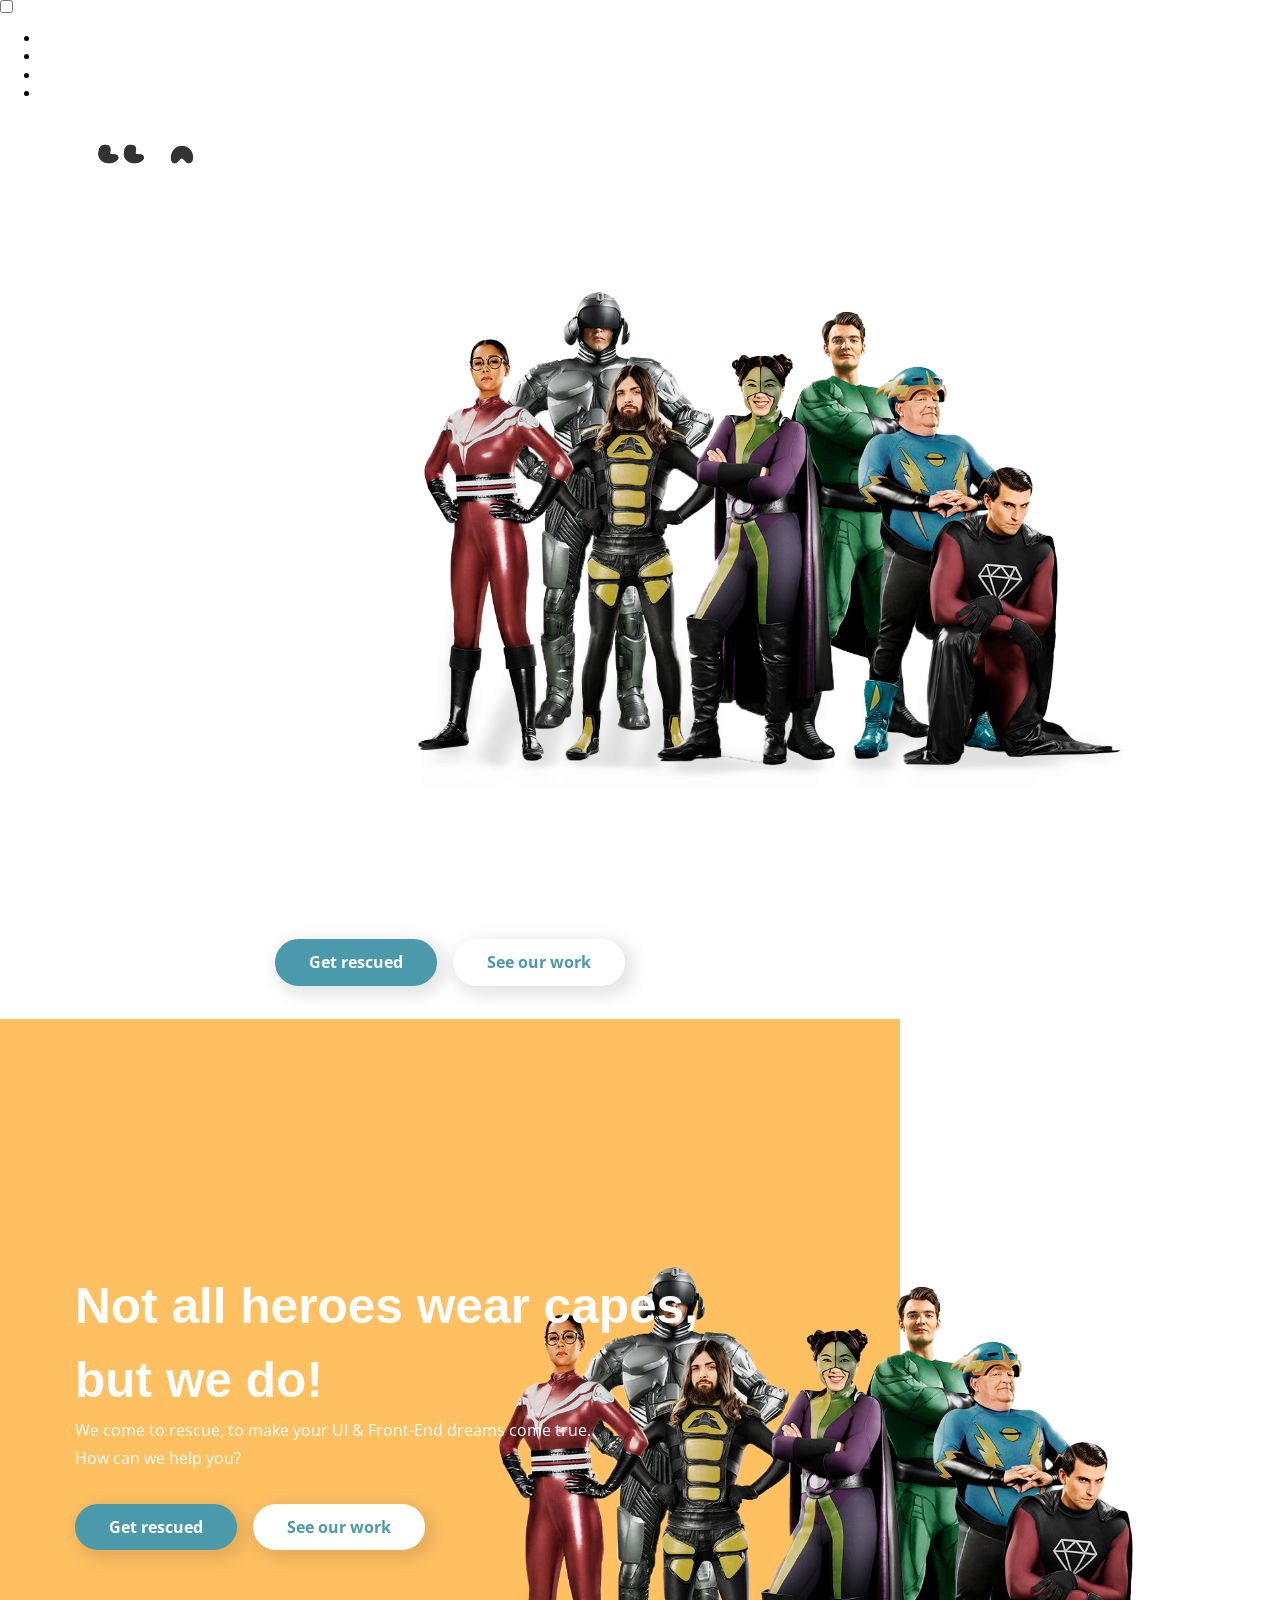
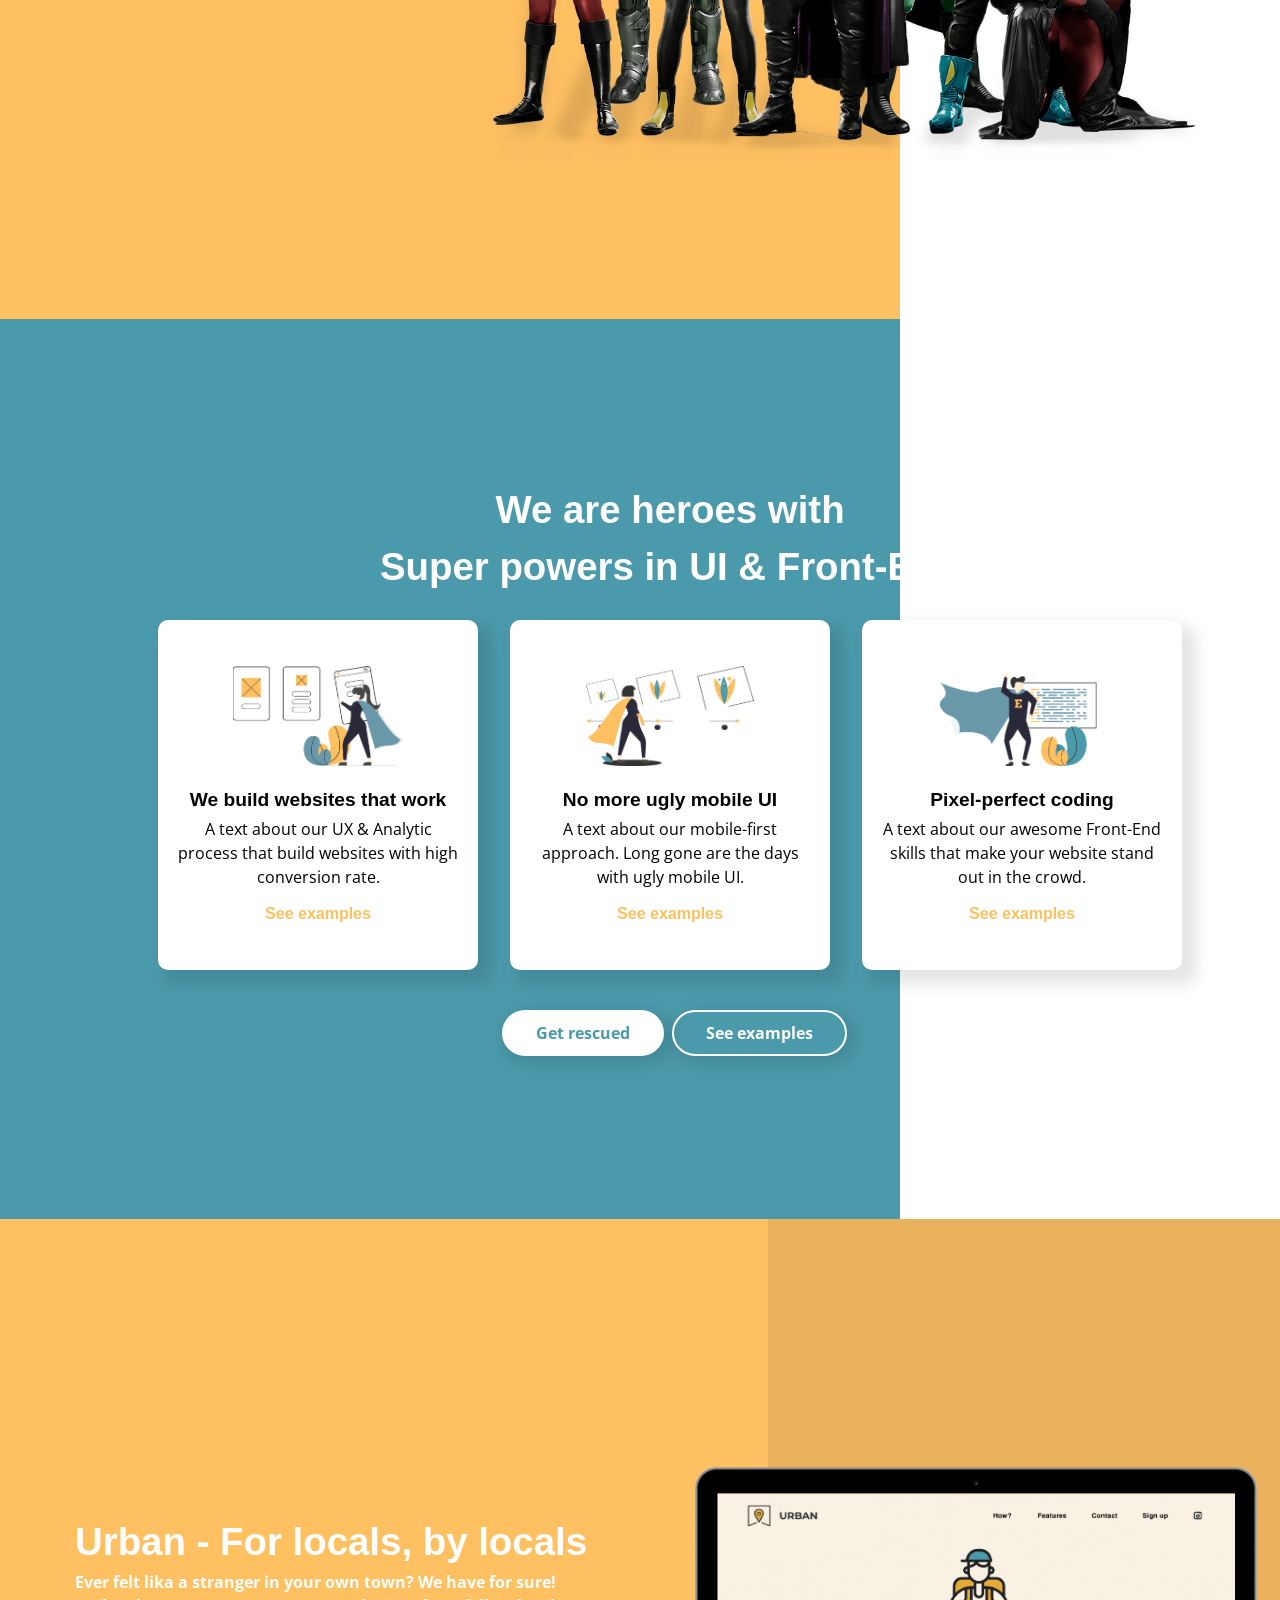
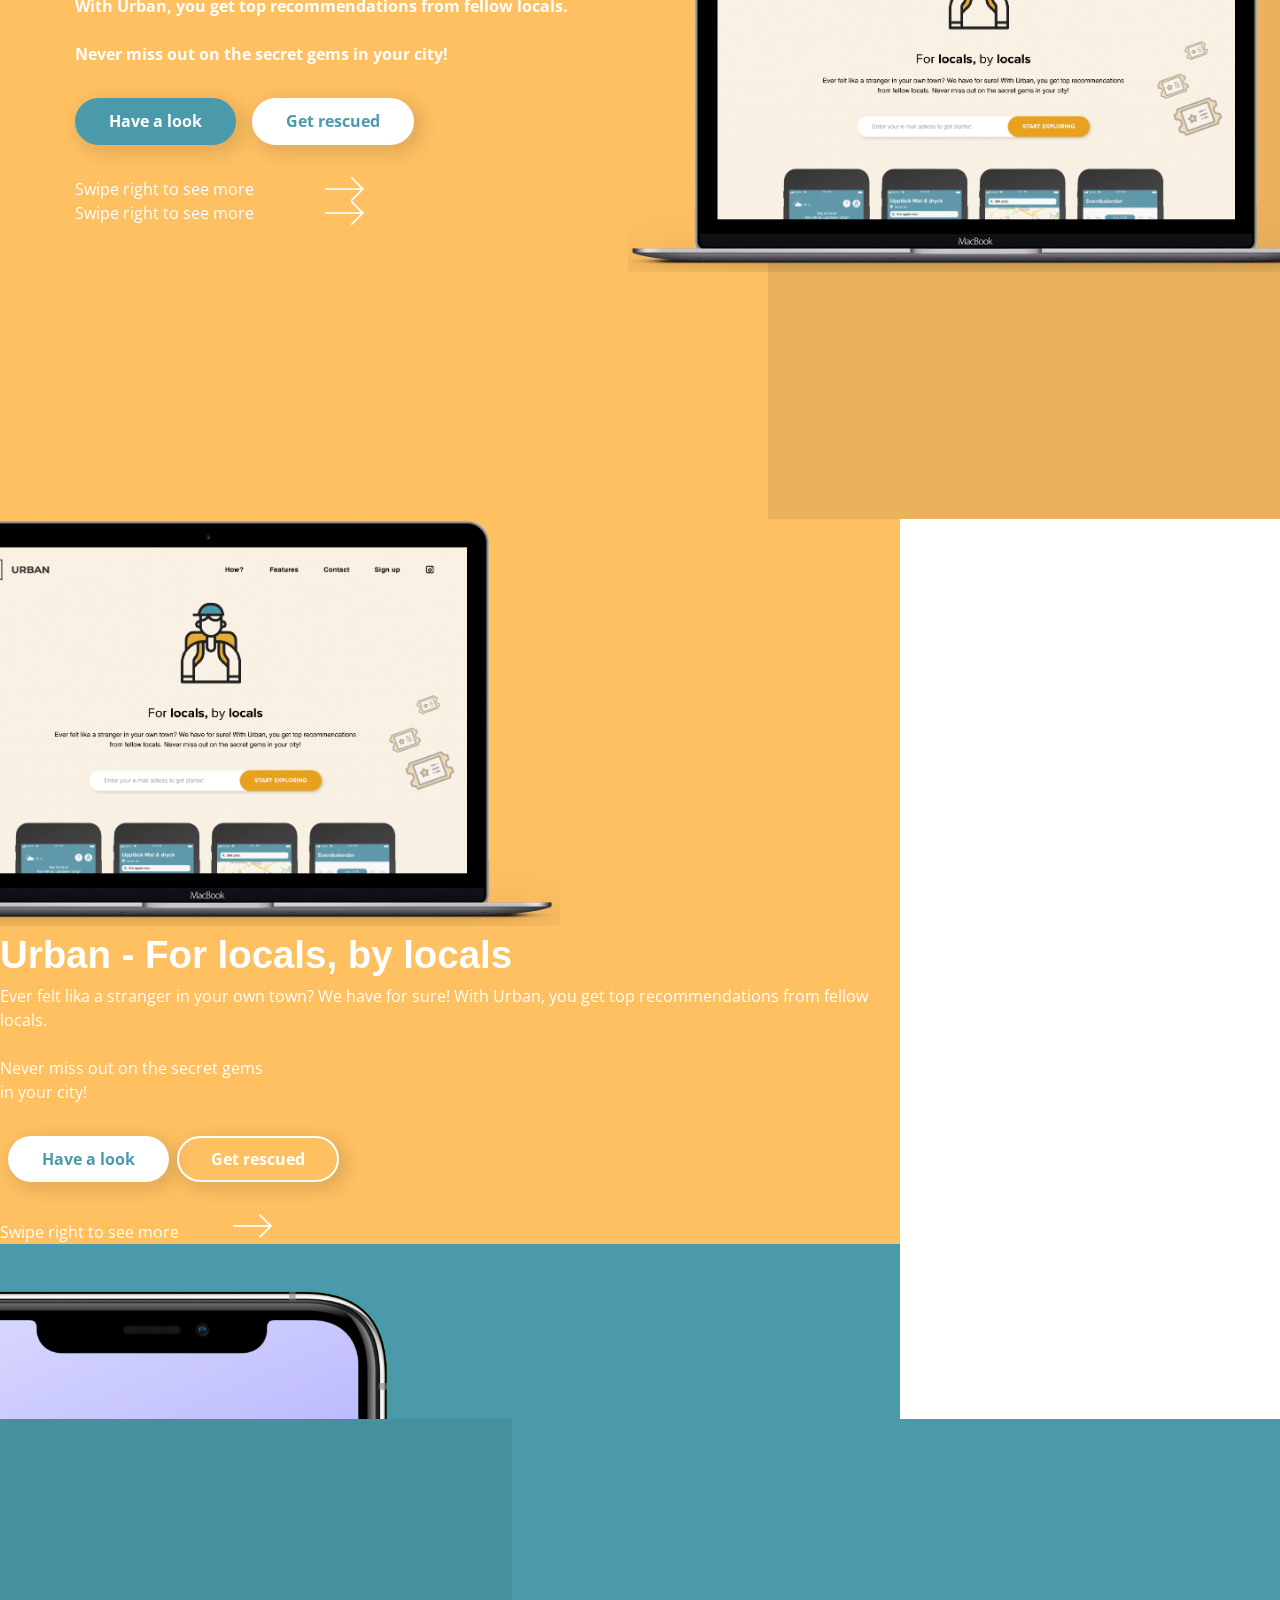
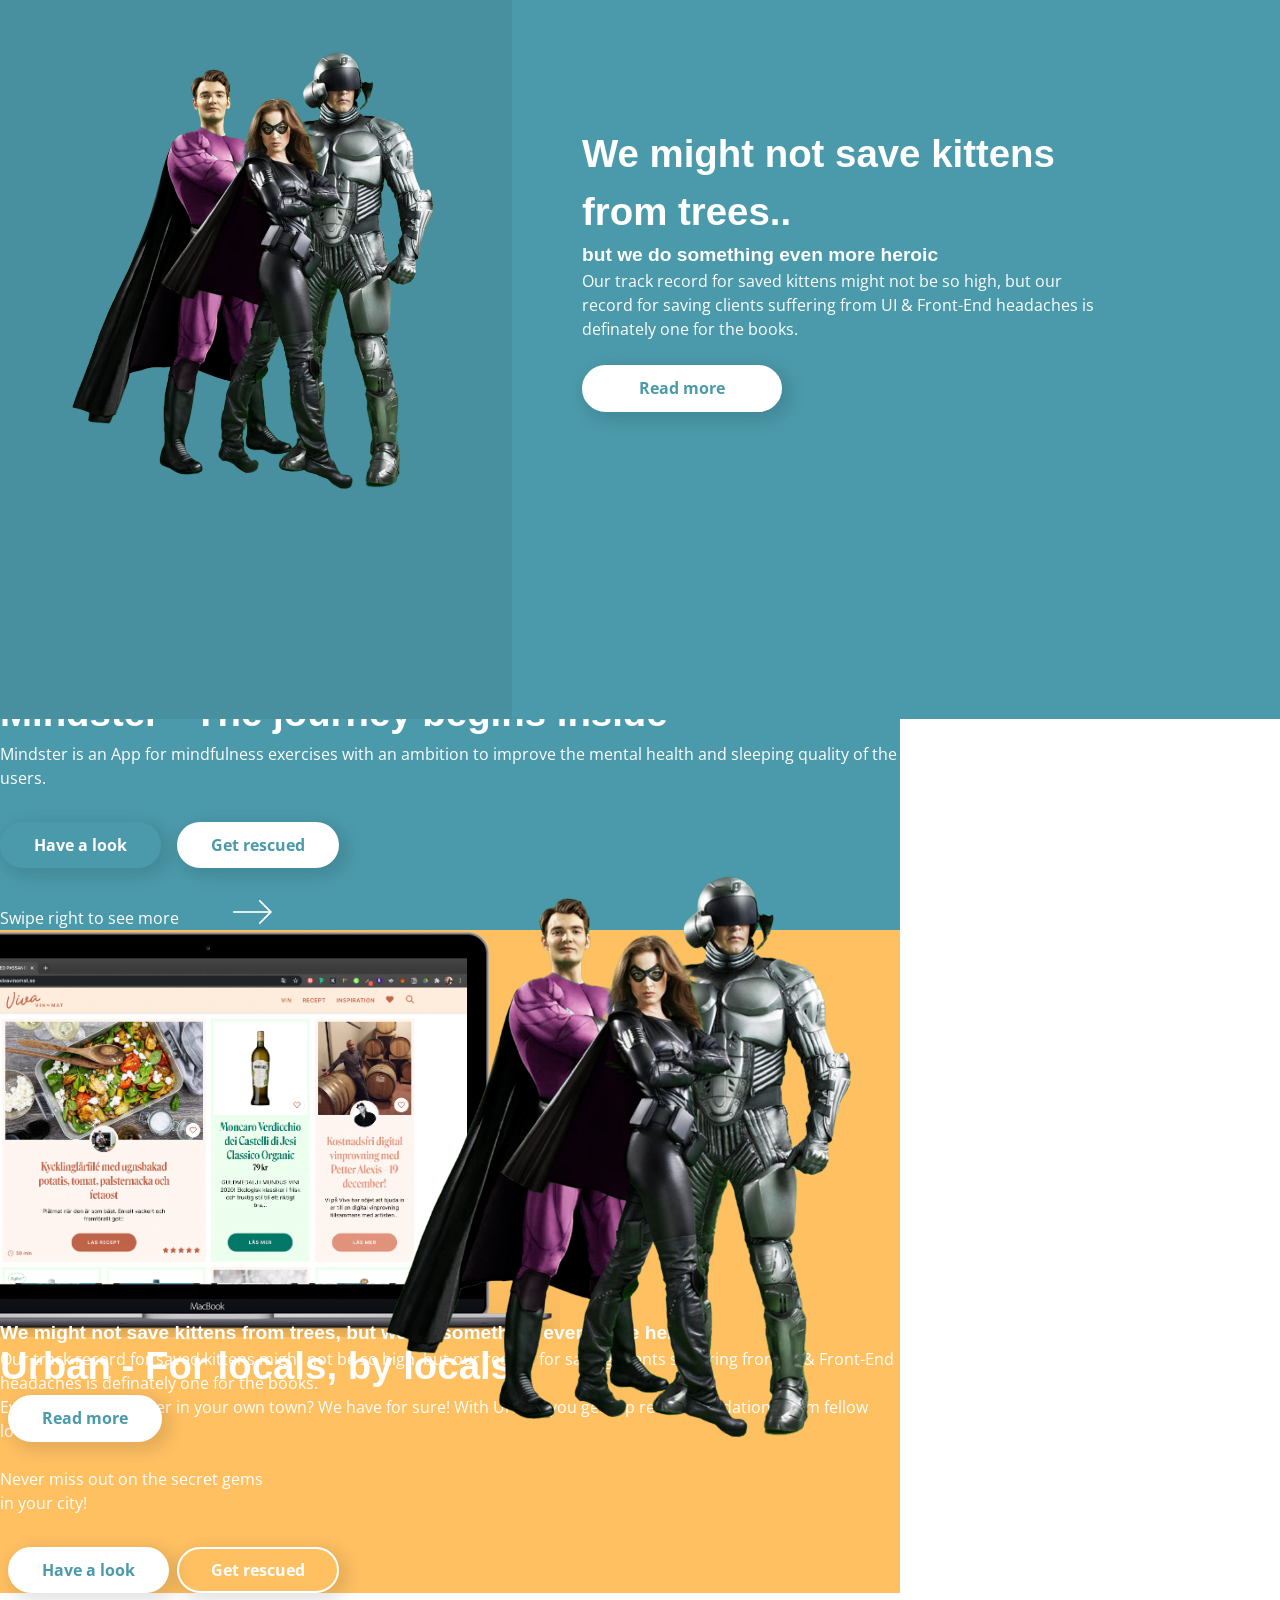
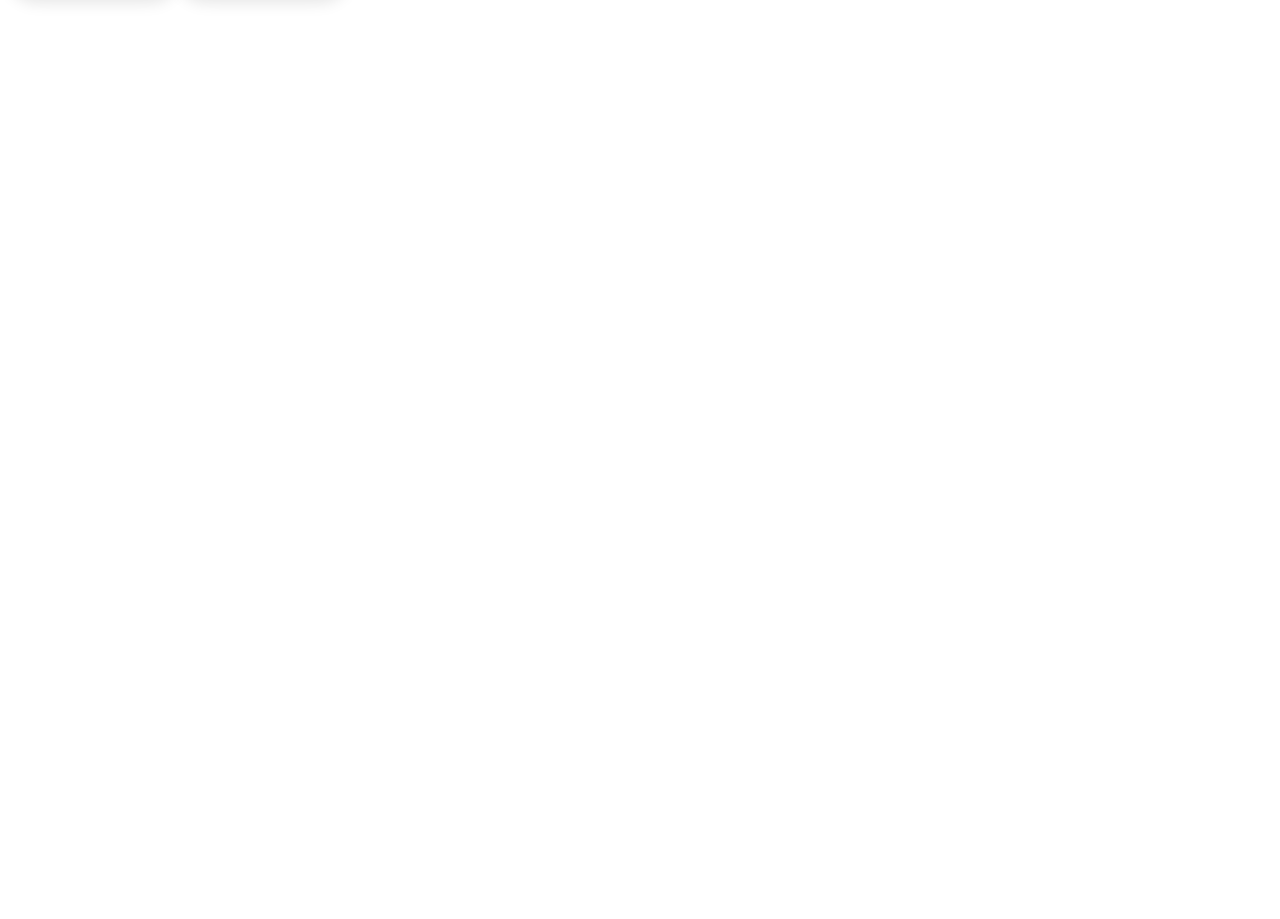
==== commit 29034867: "HOME - Media queries done" ====
--- a/index.html
+++ b/index.html
@@ -17,24 +17,16 @@
     <!-- Stylesheet: Typography -->
     <link rel="stylesheet" href="CSS/fonts.css">
 
-    <!-- Stylesheet: MediaQuery Phone -->
-    <link rel="stylesheet" href="">
-
-    <!-- Stylesheet: MediaQuery tablet -->
-    <link rel="stylesheet" href="CSS/styles-tablet.css">
-
     <!-- Stylesheet: Small Desktops -->
     <link rel="stylesheet" href="CSS/styles-main.css">
-    
-    
-    
-
-
+
+    <!-- Stylesheet: MediaQueries -->
+    <link rel="stylesheet" href="CSS/styles-mediaqueries.css">
 </head>
 
 <body id="body-home">
-
-    <header class="header-container">
+<!-- WEB HEADER-->
+    <header class="header-container hide-mobile">
         <nav class="nav-wrapper">
             <a href="index.html" id="wordmarkLink"><img class="logotype" src="IMG/logo-bw.png"
                     alt="Ellen Creatives Logotype" id="nav-wordmark"></a>
@@ -45,9 +37,43 @@
         </nav>
     </header>
 
-    <section>
-        <div class="hero-content bg-yellow">
-            <img class="hero-img" src="IMG/heroes2.png" alt="">
+<!-- MOBILE HEADER-->
+<div class="mobile-header show-mobile">
+<nav role="navigation">
+    <div id="menuToggle">
+      <input type="checkbox" />
+        <span></span>
+        <span></span>
+        <span></span>
+    <ul id="menu">
+      <li><a class="nav-link" href="index.html">Home</a></li>
+      <li><a class="nav-link" href="index.html#servicesAnchor">Services</a></li>
+      <li><a class="nav-link" href="Cases-overview.html">Cases</a></li>
+      <li><a class="nav-link" href="about.html#contactAnchor">Let's Chat</a></li>
+    </ul>
+   </div>
+  </nav>
+</div>
+
+    <!--  MOBILE HERO  -->
+    <section class="show-mobile">
+        <div class="hero-mobile">
+            <img class="hero-img" src="IMG/heroes5.png" alt="">
+            <h1 class="white-font">Not all heroes wear capes, <br>but we do!</h1>
+            <p class="white-font">We come to rescue, to make your UI & Front-End dreams come true.<br> How can we
+                help you?</p>
+            <div class="btn-floater">
+                <button href="about.html#contactAnchor" class="CTA">Get rescued</button>
+                <button href="cases-overview.html" class="btn">See our work</button>
+            </div>
+        </div>
+        </div>
+    </section>
+
+    <!--  WEB HERO  -->
+    <section class="bg-yellow hide-mobile">
+        <div class="hero-content">
+            <img class="hero-img" src="IMG/heroes5.png" alt="">
             <div class="flex-col-flex-start" id="hero-text-content">
                 <h1 class="white-font">Not all heroes wear capes, <br>but we do!</h1>
                 <p class="white-font">We come to rescue, to make your UI & Front-End dreams come true.<br> How can we
@@ -61,9 +87,11 @@
     </section>
 
 
-    <section>
+
+
+    <section class="bg-petrol">
         <a name="servicesAnchor"></a>
-        <div class="services-section bg-petrol full-screen">
+        <div class="services-section full-screen">
             <h2 class="white-font">We are heroes with<br>
                 Super powers in UI & Front-End</h2>
             <div class="services">
@@ -99,7 +127,9 @@
         </div>
     </section>
 
-    <section class="swipe-right">
+
+    <!--  WEB SLIDER  -->
+    <section class="swipe-right hide-mobile">
         <div class="slider-container">
 
             <!-- First slide-->
@@ -107,12 +137,17 @@
                 <div class="left-container">
                     <h2>Urban - For locals, by locals</h2>
                     <p class="bold-p">Ever felt lika a stranger in your own town? We have for sure! With Urban, you get
-                        top recommendations from fellow locals. <br><br>Never miss out on the secret gems in your city!</p>
+                        top recommendations from fellow locals. <br><br>Never miss out on the secret gems in your city!
+                    </p>
                     <div class="btn-floater-left">
                         <button href="case-urban.html" class="CTA">Have a look</button>
                         <button href="about.html#contactAnchor" class="btn">Get rescued</button>
                     </div>
-                    <div class="scrollMe">
+                    <div class="scrollMe show-tablet">
+                        <p id="scrollMeLabel">Swipe right to see more</p>
+                        <img class="arrow-right" src="IMG/Icons-elements/arrow-white-right-thicker@2x.png" alt="">
+                    </div>
+                    <div class="scrollMe hide-device">
                         <p id="scrollMeLabel">Swipe right to see more</p>
                         <img class="arrow-right" src="IMG/Icons-elements/arrow-white-right-thicker@2x.png" alt="">
                     </div>
@@ -134,7 +169,11 @@
                         <button href="case-urban" class="btn left-btn">Have a look</button>
                         <button href="about.html#contactAnchor" class="btn-white">Get rescued</button>
                     </div>
-                    <div class="scrollMe">
+                    <div class="scrollMe show-tablet">
+                        <p id="scrollMeLabel">Swipe right to see more</p>
+                        <img class="arrow-right" src="IMG/Icons-elements/arrow-white-right-thicker@2x.png" alt="">
+                    </div>
+                    <div class="scrollMe hide-device">
                         <p id="scrollMeLabel">Swipe right to see more</p>
                         <img class="arrow-right" src="IMG/Icons-elements/arrow-white-right-thicker@2x.png" alt="">
                     </div>
@@ -165,8 +204,69 @@
         </div>
     </section>
 
+
+    <!--  MOBILE SLIDER  -->
+    <section class="slider-mobile show-mobile">
+
+        <!-- First slide-->
+        <div class="filler bg-yellow">
+            <div class="slider-container-mobile slider-yellow">
+                <img src="IMG/Cases-thumbnails/Urban-highlight.png" alt="" class="case-laptop">
+                <h2 class="white-font">Urban - For locals, by locals</h2>
+                <p class="white-font">
+                    Ever felt lika a stranger in your own town? We have for sure! With Urban, you get
+                    top recommendations from fellow locals. <br><br>Never miss out on the secret gems <br>in your city!
+                </p>
+                <div class="btn-floater-left">
+                    <button href="case-urban.html" class="btn">Have a look</button>
+                    <button href="about.html#contactAnchor" class="btn-white">Get rescued</button>
+                </div>
+                <div class="scrollMe-mobile">
+                    <p class="white-font" id="scrollMeLabel">Swipe right to see more</p>
+                    <img class="arrow-right" src="IMG/Icons-elements/arrow-white-right-thicker@2x.png" alt="">
+                </div>
+            </div>
+        </div>
+        <!-- Second slide-->
+        <div class="filler bg-petrol">
+            <div class="slider-container-mobile slider-petrol">
+                <img src="IMG/Cases-thumbnails/Mindster-highlight.png" alt="" class="case-phone">
+                <h2 class="white-font">Mindster - The journey begins inside</h2>
+                <p class="white-font">
+                    Mindster is an App for mindfulness exercises with an ambition to improve the
+                    mental health and sleeping quality of the users.
+                </p>
+                <div class="btn-floater-left">
+                    <button href="case-urban.html" class="CTA">Have a look</button>
+                    <button href="about.html#contactAnchor" class="btn">Get rescued</button>
+                </div>
+                <div class="scrollMe-mobile">
+                    <p class="white-font" id="scrollMeLabel">Swipe right to see more</p>
+                    <img class="arrow-right" src="IMG/Icons-elements/arrow-white-right-thicker@2x.png" alt="">
+                </div>
+            </div>
+        </div>
+
+        <!-- Third slide-->
+        <div class="filler bg-yellow">
+            <div class="slider-container-mobile slider-yellow">
+                <img src="IMG/Cases-thumbnails/Viva-highlight.png" alt="" class="case-laptop">
+                <h2 class="white-font">Urban - For locals, by locals</h2>
+                <p class="white-font">
+                    Ever felt lika a stranger in your own town? We have for sure! With Urban, you get
+                    top recommendations from fellow locals. <br><br>Never miss out on the secret gems <br>in your city!
+                </p>
+                <div class="btn-floater-left">
+                    <button href="case-urban.html" class="btn">Have a look</button>
+                    <button href="about.html#contactAnchor" class="btn-white">Get rescued</button>
+                </div>
+            </div>
+        </div>
+    </section>
+
+    <!--  WEB ABOUT-->
     <section>
-        <div class="about-section full-screen bg-petrol">
+        <div class="about-section full-screen bg-petrol hide-mobile">
             <div class="left-container-about">
                 <img src="IMG/heroes3.png" alt="" class="about-img">
             </div>
@@ -180,18 +280,56 @@
         </div>
     </section>
 
-    <div class="contact-footer">
-        <div class="scrollMe">
+    <!-- MOBILE ABOUT -->
+    <section class="show-mobile">
+        <div class="about-mobile">
+            <img class="hero-img" src="IMG/heroes3.png" alt="">
+            <h4 class="white-font">We might not save kittens from trees, but we do something even more heroic..</h4>
+            <p class="white-font">Our track record for saved kittens might not be so high, but our record
+                for saving clients suffering from UI & Front-End headaches is definately one for the books. </p>
+            <button href="cases-overview.html" class="btn">Read more</button>
+        </div>
+        </div>
+    </section>
+
+<!-- MOBILE FOOTER -->
+    <section class="show-mobile">
+    <div class="contact-footer-mobile">
+        <div class="footer-wrapper">
+            <div class="footer-1">
+                <div class="footer-title">Us,</div>
+                <a href="#" class="footer-link">Influencing</a>
+                <a href="#" class="footer-link">Being Pros'</a>
+            </div>
+            <div class="footer-2">
+                <div class="footer-title">You,</div>
+                <a href="mailto:ellenekloofdesign@gmail.com" target="_blank" class="footer-link">Sending us a
+                    fan-mail</a>
+                <a href="tel:+46707509144" class="footer-link">Calling us</a>
+            </div>
+        </div>
+    </div>
+</section>
+
+
+<!-- WEB FOOTER -->
+    <div class="contact-footer hide-mobile">
+        <div class="scrollMe" id="scrollMeFooter">
             <img class="arrow-down" src="IMG/Icons-elements/arrow-white-down-thicker@2x.png" alt="">
             <p id="scrollMeLabel-down">Swipe down to continue</p>
         </div>
         <div class="footer-wrapper">
-            <div class="footer-title">Us,</div>
-            <a href="#" class="footer-link">Influencing</a>
-            <a href="#" class="footer-link">Being Pros'</a>
-            <div class="footer-title">You,</div>
-            <a href="mailto:ellenekloofdesign@gmail.com" target="_blank" class="footer-link">Sending us a fan-mail</a>
-            <a href="tel:+46707509144" class="footer-link">Calling us</a>
+            <div class="footer-1">
+                <div class="footer-title">Us,</div>
+                <a href="#" class="footer-link">Influencing</a>
+                <a href="#" class="footer-link">Being Pros'</a>
+            </div>
+            <div class="footer-2">
+                <div class="footer-title">You,</div>
+                <a href="mailto:ellenekloofdesign@gmail.com" target="_blank" class="footer-link">Sending us a
+                    fan-mail</a>
+                <a href="tel:+46707509144" class="footer-link">Calling us</a>
+            </div>
         </div>
     </div>
 
--- a/CSS/fonts.css
+++ b/CSS/fonts.css
@@ -63,11 +63,11 @@
     font-size: 1rem;
 }
 
-@media only screen and (min-device-width : 768px) and (max-device-width : 1024px) {
+@media only screen and (max-device-width : 960px) {
     h1, h2, h3, h4, h5,.big-subtitle {
         font-family: 'Poppins', sans-serif;
         font-weight: 700;
-        line-height: 150%;
+        line-height: 130%;
         margin-block-start: 0em;
         margin-block-end: 0em;
         margin-top: 0em;
@@ -80,13 +80,13 @@
     .overline, 
     .small-p {
         font-family: "Open Sans", sans-serif;
-        line-height: 150%;
+        line-height: 130%;
         margin-block-start: 0em;
         margin-block-end: 0em;
         margin-top: 0em;
         margin-bottom: 0em;
     }
-    
+
     h1 {
         font-size: 2rem;
     }
@@ -128,4 +128,71 @@
     .p {
         font-size: 0.8rem;
     }
-}+}
+
+@media only screen and (max-device-width: 576px) {
+    h1, h2, h3, h4, h5,.big-subtitle {
+        font-family: 'Poppins', sans-serif;
+        font-weight: 700;
+        line-height: 120%;
+        margin-block-start: 0em;
+        margin-block-end: 0em;
+        margin-top: 0em;
+        margin-bottom: 0em;
+    }
+    
+    p,
+    .p, 
+    .bold-p, 
+    .overline, 
+    .small-p {
+        font-family: "Open Sans", sans-serif;
+        line-height: 120%;
+        margin-block-start: 0em;
+        margin-block-end: 0em;
+        margin-top: 0em;
+        margin-bottom: 0em;
+    }
+    h1 {
+        font-size: 2.4rem;
+    }
+    
+    h2 {
+        font-size: 2rem;
+    }
+    
+    h3 {
+        font-size: 1.8rem;
+    }
+    
+    h4 {
+        font-size: 1.6rem;
+    }
+    
+    .big-subtitle {
+        font-size: 1rem;
+    }
+    
+    p  {
+        font-size: 1rem;
+    }
+    
+    .bold-p {
+        font-size: 1rem;
+        font-weight: bold;
+    }
+    
+    .small-p {
+        font-size: 0.8rem;
+    }
+    
+    .overline {
+        font-size: 0.9rem;
+        letter-spacing: 5px;
+    }
+    
+    .p {
+        font-size: 1rem;
+    }
+}
+
--- a/CSS/styles-mediaqueries.css
+++ b/CSS/styles-mediaqueries.css
@@ -0,0 +1,1990 @@
+:root {
+    --black: #333;
+    --shadow: rgba(51, 51, 51, 0.1);
+    --white: #fff;
+    --white-50: rgba(255, 255, 255, 0.5);
+    --white-80: rgba(255, 255, 255, 0.7);
+    --white-shadow: rgba(255, 255, 255, 0.4);
+    --yellow: #FFC062;
+    --yellow-gradient: linear-gradient(134deg, #FFC062 0%, #FFDBA6 99.41%);
+    --yellow-highlight: #FFB03B;
+    --light-yellow: #FFD391;
+    --petrol: #4B9AAB;
+    --dark-petrol: #438A99;
+    --darkest-petrol: #377380;
+    --light-blue: #A5CCD5;
+    --CTA: #4B9AAB;
+    --secondary: #fff;
+    --medium-gray: #EBEBEB;
+    --light-gray: #fafafa;
+    --transparent: rgba(255, 255, 255, 0);
+    --pastel-purple: #B7A3FE;
+    --pastel-yellow: #FFC062;
+    --pastel-blue: #6FAEBC;
+    --pastel-red: #FEA3A3;
+    --pastel-peach: #FEC4A3;
+    --pastel-green: #7FD287;
+}
+
+@media only screen and (max-device-width: 1024px) {
+* {
+    box-sizing: border-box;
+}
+
+#body-home {
+    width: 100vw;
+    height: auto;
+    overflow-y: hidden;
+}
+
+#body-caseOverview {
+    width: 100vw;
+    overflow-y: clip;
+}
+
+#about-body {
+    width: 100vw;
+    overflow-y: clip;
+}
+
+#cases-body {
+    width: 100vw;
+    overflow-y: clip;
+}
+
+html {
+    scroll-snap-type: y mandatory;
+}
+
+section {
+    height: 100vh;
+    width: auto;
+    scroll-snap-align: start;
+    position: relative;
+}
+
+.hero-content, .services-section, .about-section {
+    width: 100vw;
+    overflow-x: hidden;
+}
+
+.scrollMe.show-tablet {
+    display: none;
+}
+
+.hide-device {
+    display: initial;
+}
+
+.show-mobile {
+    display: none;
+}
+
+/*  COLOR STYLING      COLOR STYLING      COLOR STYLING     COLOR STYLING     COLOR STYLING     COLOR STYLING    COLOR STYLING */
+
+:root {
+    --black: #333;
+    --shadow: rgba(51, 51, 51, 0.1);
+    --white: #fff;
+    --white-50: rgba(255, 255, 255, 0.5);
+    --white-80: rgba(255, 255, 255, 0.7);
+    --white-shadow: rgba(255, 255, 255, 0.4);
+    --yellow: #FFC062;
+    --yellow-gradient: linear-gradient(134deg, #FFC062 0%, #FFDBA6 99.41%);
+    --yellow-highlight: #FFB03B;
+    --light-yellow: #FFD391;
+    --petrol: #4B9AAB;
+    --dark-petrol: #438A99;
+    --darkest-petrol: #377380;
+    --light-blue: #A5CCD5;
+    --CTA: #4B9AAB;
+    --secondary: #fff;
+    --medium-gray: #EBEBEB;
+    --light-gray: #fafafa;
+    --transparent: rgba(255, 255, 255, 0);
+    --pastel-purple: #B7A3FE;
+    --pastel-yellow: #FFC062;
+    --pastel-blue: #6FAEBC;
+    --pastel-red: #FEA3A3;
+    --pastel-peach: #FEC4A3;
+    --pastel-green: #7FD287;
+}
+
+.bg-white {
+    background-color: var(--white);
+}
+
+.bg-lightblue {
+    background-color: var(--light-blue);
+}
+
+.bg-lightyellow {
+    background-color: var(--light-yellow);
+}
+
+.bg-yellow-gradient {
+    background-image: var(--yellow-gradient);
+}
+
+.bg-yellow {
+    background-color: var(--yellow);
+}
+
+.bg-petrol {
+    background-color: var(--petrol);
+}
+
+.bg-pastel-purple {
+    background-color: var(--pastel-purple);
+}
+
+.bg-pastel-yellow {
+    background-color: var(--pastel-yellow);
+}
+
+.bg-pastel-blue {
+    background-color: var(--pastel-blue);
+}
+
+.bg-pastel-red {
+    background-color: var(--pastel-red);
+}
+
+.bg-pastel-peach {
+    background-color: var(--pastel-peach);
+}
+
+.bg-pastel-green {
+    background-color: var(--pastel-green);
+}
+
+.white-font {
+    color: var(--white);
+}
+
+
+/*  NAVIGATION STYLING      NAVIGATION STYLING      NAVIGATION STYLING     NAVIGATION STYLING     NAVIGATION STYLING     NAVIGATION STYLING */
+
+.header-container {
+    width: 100vw;
+    position: fixed;
+    height: 72px;
+    top: 0px;
+    left: 0px;
+    background-color: var(--transparent);
+    z-index: 10000;
+    box-sizing: border-box;
+}
+
+.nav-wrapper {
+    margin: 16px 75px;
+    height: 40px;
+    display: flex;
+    flex-flow: row wrap;
+    justify-content: flex-end;
+    align-items: center;
+}
+
+#nav-wordmark {
+    height: 32px;
+    margin-right: auto;
+}
+
+#wordmarkLink {
+    margin-right: auto;
+}
+
+#wordmarkLink:hover, .logotype:hover {
+    opacity: 0.8;
+}
+
+.nav-link {
+    font-size: 1rem;
+    font-family: 'Poppins', sans-serif;
+    font-weight: 400;
+    margin-left: 32px;
+    color: var(--white);
+    text-decoration: none;
+}
+
+.nav-link:hover {
+    color: var(--white-50);
+}
+
+.nav-link.activePage {
+    color: var(--white);
+    border-bottom: 1px solid var(--white);
+}
+
+.nav-link-inverted {
+    font-size: 1rem;
+    font-family: 'Poppins', sans-serif;
+    font-weight: 400;
+    margin-left: 32px;
+    color: var(--yellow);
+    text-decoration: none;
+}
+
+.nav-link-inverted:hover {
+    color: var(--light-yellow);
+}
+
+.nav-link-inverted.activePage {
+    color: var(--yellow);
+    border-bottom: 1px solid var(--yellow);
+}
+
+.contact-footer {
+    display: flex;
+    flex-flow: row wrap;
+    justify-content: space-between;
+    align-items: center;
+    padding-left: 75px;
+    padding-right: 50px;
+    position: fixed;
+    left: 0px;
+    bottom: 30px;
+    z-index: 9999;
+    width: 100vw;
+}
+
+.contact-footer-plain {
+    display: flex;
+    flex-flow: row wrap;
+    justify-content: flex-start;
+    align-items: center;
+    margin: 32px 0px 32px 75px;
+    position: fixed;
+    left: 0px;
+    bottom: 0px;
+    z-index: 9999;
+    width: 100vw;
+}
+
+.footer-wraper {
+    display: flex;
+    flex-flow: row wrap;
+    justify-content: flex-start;
+    align-items: center;
+    width: 80vw;
+}
+
+.footer-wrapper div {
+    display: inline;
+}
+
+.footer-title {
+    text-align: left;
+    margin-right: 16px;
+    font-size: 1.2rem;
+    font-family: 'Poppins', sans-serif;
+    font-weight: 700;
+    color: var(--white);
+    text-decoration: none;
+}
+
+.footer-link, #scrollMeLabel-down {
+    text-align: left;
+    margin-right: 16px;
+    font-size: 1rem;
+    font-family: 'Poppins', sans-serif;
+    font-weight: 400;
+    color: var(--white);
+    text-decoration: none;
+}
+
+.footer-link:hover {
+    color: var(--white-50);
+}
+
+.footer-title-inverted {
+    text-align: left;
+    margin-right: 16px;
+    font-size: 1.2rem;
+    font-family: 'Poppins', sans-serif;
+    font-weight: 700;
+    color: var(--yellow);
+    text-decoration: none;
+}
+
+.footer-link-inverted {
+    text-align: left;
+    margin-right: 16px;
+    font-size: 1rem;
+    font-family: 'Poppins', sans-serif;
+    font-weight: 400;
+    color: var(--yellow);
+    text-decoration: none;
+}
+
+.footer-link-inverted:hover {
+    color: var(--light-yellow);
+}
+
+.arrow-down {
+    height: 24px;
+    margin-right: 8px;
+    -webkit-animation: arrow-down 2s cubic-bezier(0.250, 0.460, 0.450, 0.940) infinite both;
+    animation: arrow-down 2s cubic-bezier(0.250, 0.460, 0.450, 0.940) infinite both;
+}
+
+@-webkit-keyframes arrow-down {
+    0% {
+        -webkit-transform: translateY(-10);
+        transform: translateY(-10);
+    }
+    100% {
+        -webkit-transform: translateY(10px);
+        transform: translateY(10px);
+    }
+}
+
+@keyframes arrow-down {
+    0% {
+        -webkit-transform: translateY(-10);
+        transform: translateY(-10);
+    }
+    100% {
+        -webkit-transform: translateY(10px);
+        transform: translateY(10px);
+    }
+}
+
+.scrollMe {
+    width: 240px;
+    display: flex;
+    flex-flow: row wrap;
+    justify-content: flex-start;
+    align-items: center;
+}
+
+/*  BUTTONS      BUTTONS      BUTTONS     BUTTONS     BUTTONS     BUTTONS    BUTTONS     BUTTONS    BUTTONS      BUTTONS*/
+
+.btn-floater {
+    display: flex;
+    flex-flow: row wrap;
+    justify-content: center;
+    margin: 24px auto;
+}
+
+.btn-floater-left {
+    width: auto;
+    display: flex;
+    flex-flow: row wrap;
+    justify-content: flex-start;
+    margin-top: 32px;
+    margin-bottom: 32px;
+    margin-right: auto;
+}
+
+.btn, .CTA, .btn-white {
+    padding: 12px 32px;
+    border-radius: 40px;
+    font-family: "Open Sans", sans-serif;
+    font-weight: bold;
+    font-size: 1rem;
+    outline: none;
+    box-shadow: 5px 5px 15px 5px rgba(0, 0, 0, 0.1);
+}
+
+.CTA {
+    background-color: var(--CTA);
+    border: 2px solid var(--CTA);
+    margin-right: 8px;
+    color: var(--white);
+}
+
+.CTA:hover {
+    background-color: var(--dark-petrol);
+}
+
+.CTA:active {
+    background-color: var(--darkest-petrol);
+}
+
+.btn {
+    background-color: var(--white);
+    border: 2px solid var(--white);
+    margin-left: 8px;
+    color: var(--CTA);
+}
+
+.btn:hover {
+    background-color: var(--light-gray);
+    color: var(--CTA);
+}
+
+.btn:active {
+    background-color: var(--medium-gray);
+    color: var(--CTA);
+}
+
+.left-button {
+    margin-left: 0px;
+}
+
+.btn-white {
+    background-color: var(--transparent);
+    border: 2px solid var(--white);
+    margin-left: 8px;
+    color: var(--white);
+}
+
+.btn-white:hover {
+    background-color: var(--dark-petrol);
+    color: var(--white);
+}
+
+.btn-white:active {
+    background-color: var(--darkest-petrol);
+    color: var(--white);
+}
+
+button {
+    outline: none;
+}
+
+/*  LAYOUT     LAYOUT     LAYOUT     LAYOUT     LAYOUT     LAYOUT    LAYOUT     LAYOUT    LAYOUT     LAYOUT    LAYOUT     LAYOUT   LAYOUT*/
+
+.flex-row-flex-start {
+    display: flex;
+    flex-flow: row wrap;
+    justify-content: flex-start;
+    align-items: flex-start;
+}
+
+.flex-col-flex-start {
+    display: flex;
+    flex-flow: column wrap;
+    justify-content: flex-start;
+    align-items: flex-start;
+}
+
+.flex-row-flex-center {
+    display: flex;
+    flex-flow: row wrap;
+    justify-content: center;
+    align-items: center;
+}
+
+.flex-col-flex-center {
+    display: flex;
+    flex-flow: column wrap;
+    justify-content: center;
+    align-items: center;
+}
+
+.full-screen {
+    width: 100vw;
+    height: 100vh;
+}
+
+/*  HOME SPECIFIC STYLING      HOME SPECIFIC STYLING      HOME SPECIFIC STYLING     HOME SPECIFIC STYLING     HOME SPECIFIC STYLING    */
+
+/*  HERO      HERO      HERO     HERO     HERO     HERO    HERO */
+
+.hero-content {
+    width: 100vw;
+    height: 100vh;
+    padding: 75px 40px 75px 75px;
+    position: relative;
+    overflow: hidden;
+}
+
+.hero-img {
+    position: relative;
+    float: right;
+    height: 100vh;
+    z-index: 1;
+}
+
+#hero-text-content {
+    position: absolute;
+    top: 30%;
+    padding-top: 100px;
+    z-index: 977;
+}
+
+.lottie {
+    margin: 20px auto;
+}
+
+#hero-text-content h1 {
+    text-align: left;
+}
+
+#hero-text-content p {
+    line-height: 170%;
+    text-align: left;
+}
+
+/*  SERVICES      SERVICES      SERVICES     SERVICES     SERVICES     SERVICES    SERVICES */
+
+.about-section, [id*=section-], .case-highlight-section {
+    display: flex;
+    flex-flow: row wrap;
+    box-sizing: border-box;
+}
+
+.services-section {
+    width: auto;
+    padding: 30px;
+    z-index: 100;
+    display: flex;
+    flex-flow: column wrap;
+    justify-content: flex-start;
+    align-items: center;
+}
+
+.services-section h2 {
+    width: auto;
+    text-align: center;
+    margin-top: 24px;
+    margin-bottom: 8px;
+}
+
+.services {
+    width: 90vw;
+    display: flex;
+    flex-flow: row wrap;
+    justify-content: center;
+    align-items: center;
+    height: auto;
+    margin: 0px auto;
+}
+
+.services-card {
+    width: 28%;
+    height: 400px;
+    margin: 16px 16px;
+    display: flex;
+    flex-flow: column wrap;
+    justify-content: center;
+    align-items: center;
+    padding: 16px;
+    background-color: var(--white);
+    box-shadow: 10px 10px 15px 5px rgba(0, 0, 0, 0.1);
+    border-radius: 10px;
+    box-sizing: border-box;
+}
+
+.services-icon {
+    height: 100px;
+}
+
+.card-title {
+    text-align: center;
+    line-height: 100%;
+    margin-top: 24px;
+}
+
+.description {
+    margin: 8px 0px 8px 0px;
+    text-align: center;
+}
+
+.card-text-link {
+    text-align: center;
+    font-size: 16px;
+    font-family: 'Poppins', sans-serif;
+    font-weight: 700;
+    color: var(--yellow);
+    text-decoration: none;
+    margin-top: 8px;
+}
+
+.card-text-link:hover {
+    color: var(--light-yellow);
+}
+
+/*  CASE HIGHLIGHT     CASE HIGHLIGHT     CASE HIGHLIGHT    CASE HIGHLIGHT    CASE HIGHLIGHT    CASE HIGHLIGHT   CASE HIGHLIGHT*/
+
+.swipe-right {
+    font-family: sans-serif;
+    scroll-snap-type: x mandatory;
+    display: flex;
+    -webkit-overflow-scrolling: touch;
+    overflow-x: scroll;
+    height: 100vh;
+    width: 100vw;
+}
+
+.slider-container {
+    height: 100vh;
+    width: 100vw;
+    scroll-snap-align: start;
+}
+
+.case-highlight-section .left-container {
+    width: 60vw;
+    padding-left: 75px;
+    padding-right: 15px;
+    height: 100vh;
+    display: flex;
+    flex-flow: column wrap;
+    justify-content: center;
+    align-items: flex-start;
+    box-sizing: border-box;
+}
+
+.case-highlight-section, #case-highlight-2 {
+    width: 100vw;
+    height: 100vh;
+}
+
+.case-highlight-section .right-container {
+    width: 40vw;
+    display: flex;
+    flex-flow: column wrap;
+    justify-content: center;
+    align-items: center;
+    position: relative;
+    float: right;
+    background-color: var(--shadow);
+}
+
+.case-laptop {
+    position: relative;
+    right: 140px;
+    top: 0px;
+    margin-left: auto;
+    width: 50vw;
+}
+
+.case-phone {
+    height: 100vh;
+    position: relative;
+    right: 140px;
+    top: 0px;
+    margin-left: auto;
+}
+
+.case-highlight-section .left-container h2, .case-highlight-section .left-container p {
+    text-align: left;
+    width: 40vw;
+    color: var(--white);
+}
+
+.scrollMe {
+    width: 240px;
+    display: flex;
+    flex-flow: row wrap;
+    justify-content: flex-start;
+    align-items: center;
+}
+
+#scrollMeLabel, #scrollMeLabel-down {
+    display: inline;
+    width: 200px;
+    margin-block-start: 0em;
+    margin-block-end: 0em;
+}
+
+.arrow-right {
+    height: 24px;
+    -webkit-animation: arrow-right 2s cubic-bezier(0.250, 0.460, 0.450, 0.940) infinite both;
+    animation: arrow-right 2s cubic-bezier(0.250, 0.460, 0.450, 0.940) infinite both;
+}
+
+@-webkit-keyframes arrow-right {
+    0% {
+        -webkit-transform: translateX(0);
+        transform: translateX(0);
+    }
+    100% {
+        -webkit-transform: translateX(50px);
+        transform: translateX(50px);
+    }
+}
+
+@keyframes arrow-right {
+    0% {
+        -webkit-transform: translateX(0);
+        transform: translateX(0);
+    }
+    100% {
+        -webkit-transform: translateX(50px);
+        transform: translateX(50px);
+    }
+}
+
+/*  ABOUT SECTION     ABOUT SECTION     ABOUT SECTION    ABOUT SECTION    ABOUT SECTION    ABOUT SECTION   ABOUT SECTION*/
+
+.left-container {
+    width: 45vw;
+}
+
+.left-container-about {
+    width: 40vw;
+    background-color: var(--shadow);
+    display: flex;
+    flex-flow: column wrap;
+    justify-content: center;
+    align-items: center;
+}
+
+.about-img {
+    width: 30vw;
+    margin: auto;
+}
+
+.right-container {
+    width: 55vw;
+    /* padding-left: 70px;
+    padding-right: 70px; */
+    display: flex;
+    flex-flow: column wrap;
+    justify-content: center;
+    align-items: left;
+}
+
+.right-container-about {
+    width: 60vw;
+    padding-left: 70px;
+    padding-right: 70px;
+    display: flex;
+    flex-flow: column wrap;
+    justify-content: center;
+    align-items: left;
+}
+
+.about-title, .about-subtitle, .about-p {
+    text-align: left;
+    width: 40vw;
+}
+
+#about-btn {
+    width: 20vw;
+    margin-left: 0px;
+    margin-top: 8px;
+}
+
+/*  CASES SPECIFIC STYLING      CASES SPECIFIC STYLING      CASES SPECIFIC STYLING   CASES SPECIFIC STYLING    CASES SPECIFIC STYLING */
+
+.cases-main {
+    margin-top: 32px;
+}
+
+.intro-headline {
+    text-align: center;
+    margin-top: 64px;
+}
+
+.filters-section {
+    position: relative;
+}
+
+#filters {
+    height: 100px;
+    width: 70vw;
+    margin: 0px auto;
+    padding: 24px 100px;
+    display: flex;
+    flex-flow: row wrap;
+    justify-content: center;
+    align-items: center;
+    display: none;
+}
+
+#slidedown-btn {
+    background-color: var(--yellow);
+    border-radius: 50%;
+    border: none;
+    outline: none;
+    cursor: pointer;
+    height: 80px;
+    width: 80px;
+    display: flex;
+    flex-flow: column wrap;
+    justify-content: center;
+    align-items: center;
+    margin-left: 70px;
+    position: relative;
+    top: 36px;
+    left: -30px;
+    z-index:977;
+}
+
+#slidedown-btn:hover {
+    background-color: var(--yellow-highlight);
+}
+
+#slidedown-btn img {
+    background-color: var(--transparent);
+    border: none;
+    outline: none;
+    cursor: pointer;
+    height: 64px;
+    width: 64px;
+}
+
+.filter-btn {
+    padding: 12px 32px;
+    border-radius: 40px;
+    font-family: "Open Sans", sans-serif;
+    font-weight: bold;
+    font-size: 0.9rem;
+    color: var(--petrol);
+    background-color: var(--white);
+    border: 1px solid var(--petrol);
+    margin: 0px 16px;
+    cursor: pointer;
+    outline: none;
+}
+
+.filter-btn:hover {
+    background-color: var(--light-blue);
+    border: 1px solid var(--light-blue);
+    color: var(--white);
+}
+
+.filter-btn.active {
+    background-color: var(--petrol);
+    color: var(--white);
+}
+
+.cases-section {
+    width: 100vw;
+    display: flex;
+    flex-flow: row wrap;
+    justify-content: center;
+    align-items: center;
+    margin-bottom: 72px; 
+}
+
+.outer-case-boxes,
+.all,
+.uiGroup,
+.uxGroup, 
+.devGroup {
+    width: 25vw;
+    padding: 8px;
+    height: 380px;
+    display: flex;
+    flex-flow: column wrap;
+    justify-content: flex-start;
+    align-items: center;
+    position: relative;
+}
+
+.petrol-fill {
+    border: 1px solid var(--medium-gray);
+    background-color: var(--transparent);
+    background-size: 200% 200%;
+    background-image: linear-gradient(to top, var(--petrol) 50%, transparent 50%);
+    -webkit-transition: background-position 300ms, color 300ms ease, border-color 300ms ease;
+    -moz-transition: background-position 300ms, color 300ms ease, border-color 300ms ease;
+    -ms-transition: background-position 300ms, color 300ms ease, border-color 300ms ease;
+    -o-transition: background-position 300ms, color 300ms ease, border-color 300ms ease;
+    transition: background-position 300ms, color 300ms ease, border-color 300ms ease;
+}
+
+.petrol-fill:hover {
+    color: white;
+    border: 1px solid var(--medium-gray);
+    background-image: linear-gradient(to top, var(--petrol) 51%, transparent 50%);
+    background-position: 0 100%;
+    -webkit-transition: background-position 300ms, color 300ms ease, border-color 300ms ease;
+    -moz-transition: background-position 300ms, color 300ms ease, border-color 300ms ease;
+    -ms-transition: background-position 300ms, color 300ms ease, border-color 300ms ease;
+    -o-transition: background-position 300ms, color 300ms ease, border-color 300ms ease;
+    transition: background-position 300ms, color 300ms ease, border-color 300ms ease;
+}
+
+.yellow-fill {
+    border: 1px solid var(--medium-gray);
+    background-color: var(--transparent);
+    background-size: 200% 200%;
+    background-image: linear-gradient(to top, var(--yellow) 50%, transparent 50%);
+    -webkit-transition: background-position 300ms, color 300ms ease, border-color 300ms ease;
+    -moz-transition: background-position 300ms, color 300ms ease, border-color 300ms ease;
+    -ms-transition: background-position 300ms, color 300ms ease, border-color 300ms ease;
+    -o-transition: background-position 300ms, color 300ms ease, border-color 300ms ease;
+    transition: background-position 300ms, color 300ms ease, border-color 300ms ease;
+}
+
+.yellow-fill:hover {
+    color: var(--white);
+    border: 1px solid var(--medium-gray);
+    background-image: linear-gradient(to top, var(--yellow) 51%, transparent 50%);
+    background-position: 0 100%;
+    -webkit-transition: background-position 300ms, color 300ms ease, border-color 300ms ease;
+    -moz-transition: background-position 300ms, color 300ms ease, border-color 300ms ease;
+    -ms-transition: background-position 300ms, color 300ms ease, border-color 300ms ease;
+    -o-transition: background-position 300ms, color 300ms ease, border-color 300ms ease;
+    transition: background-position 300ms, color 300ms ease, border-color 300ms ease;
+}
+
+.img-case-box {
+    padding: 8px;
+    width: 17vw;
+    height: 220px;
+    margin: 8px auto;
+    display: flex;
+    flex-flow: column wrap;
+    justify-content: center;
+    align-items: center;
+}
+
+.w-img {
+    width: 15vw;
+    margin: 0px auto;
+}
+
+.h-img {
+    height: 220px;
+    margin: 0px auto;
+}
+
+.text-case-box {
+    position: relative;
+    bottom: 8px;
+    left: 0px;
+    display: flex;
+    flex-flow: row wrap;
+    justify-content: space-around;
+    align-items: center;
+    padding: 8px;
+    margin-top: 24px;
+}
+
+.client-case-box, .project-case-box {
+    width: 9vw;
+    /* margin: 24px; */
+    display: flex;
+    flex-flow: column wrap;
+    justify-content: flex-start;
+    align-items: flex-start;
+}
+
+.project-case-box {
+    margin-left: 24px;
+}
+
+.box {
+    display: none;
+}
+
+.show {
+    display: block;
+} 
+
+
+
+/*  SINGLE CASE STYLING    SINGLE CASE STYLING    SINGLE CASE STYLING    SINGLE CASE STYLING   SINGLE CASE STYLING*/
+
+.case-hero {
+    height: 100vh;
+    background-image: url(../IMG/Cases-thumbnails/Urban-Case/Urban-hero.jpg);
+    background-position: center;
+    background-repeat: no-repeat;
+    background-size: cover;
+    align-content: center;
+    display: flex;
+    flex-flow: row wrap;
+    justify-content: flex-start;
+    align-items: center;
+}
+
+.case-hero-title {
+    font-size: 8rem;
+    font-family: 'Poppins', sans-serif;
+    font-weight: 700;
+    line-height: 150%;
+    margin-block-start: 0em;
+    margin-block-end: 0em;
+    margin-top: 0em;
+    margin-bottom: 0em;
+    color: var(--petrol);
+    margin-left: 117px;
+}
+
+.case-hero-section, .case-index, .case-summary, .case-visuals, .case-output, .case-final {
+    width: 100vw;
+    height: 100vh;
+}
+
+.case-index {
+    height: 15vh;
+    padding: 0px 75px 0px 75px;
+    display: flex;
+    flex-flow: row wrap;
+    justify-content: center;
+    align-items: center;
+    background-color: var(--dark-petrol);
+}
+
+.index-container {
+    display: flex;
+    flex-flow: column wrap;
+    justify-content: center;
+    align-items: flex-start;
+}
+
+.index-siblings {
+    margin-left: 200px;
+}
+
+.index-container .case-thumb-text {
+    margin-top: 8px;
+}
+
+.case-summary {
+    background-color: var(--petrol);
+    padding-top: 80px;
+}
+
+.summary, .case-visuals, .case-output, .visuals-container {
+    display: flex;
+    flex-flow: row wrap;
+    align-items: flex-start;
+    justify-content: flex-start;
+    box-sizing: border-box;
+    background-color: var(--petrol);
+}
+
+.summary {
+    margin-top: 64px;
+    height: 85vh
+}
+
+.left-container-20-80 {
+    width: 20vw;
+    height: 290px;
+    box-sizing: border-box;
+}
+
+.chapter-title {
+    text-align: left;
+    margin: 0px 0px 0px 200px;
+    float: left;
+    width: 10vw;
+    line-height: 2.5rem;
+    text-transform: uppercase;
+    font-size: 1rem;
+    font-family: "Open Sans";
+    font-weight: bold;
+    margin-block-start: 0em;
+    margin-block-end: 0em;
+}
+
+.right-container-80-20 {
+    width: 80vw;
+    padding: 0px 48px 0px 64px;
+    box-sizing: border-box;
+}
+
+.right-container-80-20 h3 {
+    line-height: 2.5rem;
+    width: 60vw;
+}
+
+.right-container-80-20 p {
+    width: 60vw;
+}
+
+.case-visuals {
+    padding-top: 75px;
+    background-color: var(--yellow);
+}
+
+.visuals-container {
+    background-color: var(--white);
+    padding: 25px 50px 50px 50px;
+    margin-top: 24px;
+    box-shadow: 5px 5px 15px 5px rgba(0, 0, 0, 0.1);
+}
+
+.typography-section, .colors, .images-section {
+    display: flex;
+    flex-flow: row wrap;
+    justify-content: flex-start;
+    align-items: center;
+    margin-top: 8px;
+}
+
+.color-representation {
+    width: 170px;
+    margin-right: 100px;
+}
+
+.Visuals-section-title {
+    margin: 24px 0px 24px 0px;
+}
+
+.typography-headlines img, .typography-bread img {
+    width: 20vw;
+}
+
+.typography-headlines, .typography-bread {
+    width: 400px;
+    margin-right: 32px;
+    margin-bottom: 48px;
+    margin-top: 48px;
+}
+
+.image-tonality {
+    height: 100px;
+    margin-right: 48px;
+}
+
+.case-visuals .left-container-20-80, .case-visuals .right-container-80-20 {
+    height: 619.34px;
+}
+
+.case-output-img {
+    height: 380px;
+    margin-top: 24px;
+}
+
+.case-output {
+    padding-top: 120px;
+}
+
+.case-output .left-container-20-80, .case-output .right-container-80-20 {
+    height: 522px;
+}
+
+.case-final {
+    display: flex;
+    flex-flow: row wrap;
+    justify-content: center;
+}
+
+.left-img-container {
+    height: 100vh;
+    width: 40vw;
+    display: flex;
+    flex-flow: column wrap;
+    justify-content: center;
+    align-items: center;
+    position: relative;
+}
+
+.case-final-img {
+    height: 100vh;
+    margin: 32px auto;
+}
+
+.case-final .right-container {
+    width: 60vw;
+    padding-top: 120px;
+    display: flex;
+    flex-flow: column wrap;
+    justify-content: center;
+    align-items: flex-start;
+}
+
+.case-final .right-container h2, .case-final .right-container p {
+    text-align: left;
+}
+
+.case-final .intro-description {
+    text-align: center;
+}
+
+.case-final #case-btn {
+    width: 200px;
+}
+
+#urban-showcase {
+    width: 320px;
+}
+
+.zoom {
+    height: 400px;
+    overflow-y: scroll;
+}
+
+#zoom-icon {
+    position: relative;
+    top: 30px;
+    left: 155px;
+    z-index: 989;
+}
+
+/*  ABOUT SPECIFIC STYLING     ABOUT SPECIFIC STYLING     ABOUT SPECIFIC STYLING     ABOUT SPECIFIC STYLING    ABOUT SPECIFIC STYLING */
+
+#about-img-1 {
+    width: 680px;
+}
+
+#about-img-2 {
+    height: 100vh;
+}
+
+.form-container {
+    height: 100vh;
+    width: 100vw;
+    display: flex;
+    flex-flow: row wrap;
+    justify-content: flex-start;
+    align-items: center;
+    background-color: var(--yellow);
+}
+
+#about-img-3 {
+    height: 100vh;
+}
+
+#about-btn {
+    margin-top: 24px;
+}
+
+.form-container .left-container {
+    background-color: var(--yellow-highlight);
+}
+
+.form-container .left-container, .form-container .right-container {
+    width: 40vw;
+    height: 100vh;
+}
+
+.form {
+    margin-left: 50px;
+}
+
+.form-field {
+    display: flex;
+    flex-flow: column wrap;
+    justify-content: center;
+    align-items: flex-start;
+}
+
+.check-field, .form-field {
+    margin-top: 16px;
+}
+
+.checkbox-group {
+    margin-right: 16px;
+}
+
+::placeholder {
+    font-family: "Open Sans", sans-serif;
+    line-height: 150%;
+    margin-block-start: 0em;
+    margin-block-end: 0em;
+    margin-top: 8px;
+    margin-bottom: 8px;
+    font-size: 0.9rem;
+    margin-left: 8px;
+    color: var(--white-80);
+    letter-spacing: 0px;
+}
+
+.form-field, textarea {
+    padding: 8px;
+    width: 40vw;
+}
+
+.checkboxes {
+    display: flex;
+    flex-flow: row wrap;
+    justify-content: flex-start;
+    align-items: baseline;
+    padding-top: 8px;
+}
+
+.form-row {
+    padding: 0px 8px 0px 8px;
+}
+
+.input, textarea {
+    background-color: var(--transparent);
+    border: none;
+    border-bottom: 1px solid var(--white-50);
+    width: 40vw;
+    color: var(--white);
+    font-family: "Open Sans", sans-serif;
+    line-height: 150%;
+    margin-block-start: 0em;
+    margin-block-end: 0em;
+    font-size: 1rem;
+    outline: none;
+}
+
+input:focus, textarea:focus {
+    border-bottom: 2px white solid;
+}
+
+.container {
+    display: block;
+    position: relative;
+    padding-left: 35px;
+    cursor: pointer;
+    -webkit-user-select: none;
+    -moz-user-select: none;
+    -ms-user-select: none;
+    user-select: none;
+    display: flex;
+    flex-flow: row wrap;
+    justify-content: flex-start;
+    align-items: center;
+}
+
+.container input {
+    position: absolute;
+    opacity: 0;
+    cursor: pointer;
+}
+
+.container input {
+    height: 21px;
+    width: 21px;
+}
+
+.checkmark {
+    position: absolute;
+    top: 0;
+    left: 0;
+    height: 20px;
+    width: 20px;
+    border: 1px solid var(--white-50);
+    border-radius: 2px;
+}
+
+.container:hover input~.checkmark {
+    background-color: var(--white-50);
+    border: 1px solid var(--white-80);
+    border-radius: 2px;
+}
+
+.container input:checked~.checkmark {
+    background-color: var(--white);
+    border-radius: 2px;
+}
+
+.checkmark:after {
+    content: "";
+    position: absolute;
+    display: none;
+}
+
+.container input:checked~.checkmark:after {
+    display: block;
+}
+
+.container .checkmark:after {
+    left: 6px;
+    top: 1px;
+    width: 5px;
+    height: 10px;
+    border: solid var(--yellow);
+    border-width: 0 3px 3px 0;
+    -webkit-transform: rotate(45deg);
+    -ms-transform: rotate(45deg);
+    transform: rotate(45deg);
+}
+
+form button {
+    margin-top: 16px;
+}
+
+.block {
+    display: none;
+}
+
+.asterix {
+    color: var(--petrol);
+    font-size: 0.8rem;
+    margin-left: 4px;
+    position: relative;
+    display: inline-block;
+}
+
+.asterix .tooltiptext {
+    visibility: hidden;
+    width: 120px;
+    background-color: var(--white);
+    color: var(--black);
+    text-align: center;
+    font-size: 0.8rem;
+    padding: 5px 0;
+    border-radius: 6px;
+    font-family: "Open Sans", sans-serif;
+    line-height: 150%;
+    margin-block-start: 0em;
+    margin-block-end: 0em;
+    margin-top: 0em;
+    margin-bottom: 0em;
+    position: absolute;
+    z-index: 1;
+}
+
+.asterix:hover .tooltiptext {
+    visibility: visible;
+  }
+
+input:-webkit-autofill,
+input:-webkit-autofill:hover, 
+input:-webkit-autofill:focus,
+textarea:-webkit-autofill,
+textarea:-webkit-autofill:hover,
+textarea:-webkit-autofill:focus,
+select:-webkit-autofill,
+select:-webkit-autofill:hover,
+select:-webkit-autofill:focus {
+    background-color: var(--transparent);
+    border: none;
+    border-bottom: 1px solid var(--white-50);
+    width: 40vw;
+    color: var(--white);
+    font-family: "Open Sans", sans-serif;
+    line-height: 150%;
+    margin-block-start: 0em;
+    margin-block-end: 0em;
+    font-size: 1rem;
+    outline: none;
+    border-bottom: 2px white solid;
+  -webkit-text-fill-color: white;
+  transition: background-color 5000s ease-in-out 0s;
+}
+
+} */
+
+@media only screen and (max-device-width: 960px) {
+    .btn, .CTA, .btn-white {
+        padding: 12px 32px;
+        border-radius: 40px;
+        font-family: "Open Sans", sans-serif;
+        font-weight: bold;
+        font-size: 0.9rem;
+        outline: none;
+        box-shadow: 5px 5px 15px 5px rgba(0, 0, 0, 0.1);
+    }
+    .nav-link, .nav-link-inverted {
+        font-size: 0.9rem;
+    }
+    .footer-title, .footer-title-inverted {
+        font-size: 1rem;
+    }
+    .footer-link, #scrollMeLabel-down, .footer-link-inverted {
+        font-size: 0.9rem;
+    }
+    .contact-footer {
+        display: flex;
+        flex-flow: row wrap;
+        justify-content: flex-start;
+        align-items: center;
+        padding-left: 16px;
+        padding-right: 8px;
+        position: fixed;
+        left: 0px;
+        bottom: 30px;
+        z-index: 9999;
+        width: 100vw;
+    }
+    .footer-wraper {
+        width: 60vw;
+    }
+    .nav-wrapper {
+        width: auto;
+        margin: 0;
+    }
+    .header-container {
+        padding: 16px 24px;
+    }
+    #scrollMeFooter {
+        margin: 8px 0 16px 0;
+    }
+    #body-home {
+        width: 100vw;
+        height: auto;
+        overflow-y: clip;
+    }
+    .services-section h2 {
+        width: 100%;
+        margin-top: 84px;
+    }
+    .services-section {
+        width: auto;
+        height: 100vh;
+    }
+    .services-card {
+        width: 40%;
+        height: 300px;
+    }
+    .full-screen {
+        height: auto;
+        width: auto;
+    }
+    section {
+        height: auto;
+    }
+    .swipe-right {
+        height: 800px;
+        width: 100vw;
+    }
+    .slider-container {
+        width: auto;
+        height: 800px;
+    }
+    .case-highlight-section, #case-highlight-2 {
+        width: 100vw;
+        height: 800px;
+        display: flex;
+        flex-flow: column wrap;
+        align-items: center;
+        justify-content: space-between;
+    }
+    .case-highlight-section .left-container {
+        width: auto;
+        height: auto;
+        padding: 84px 8px 24px 8px;
+        box-sizing: border-box;
+    }
+    .case-highlight-section .left-container h2, .case-highlight-section .left-container p {
+        text-align: center;
+        margin: 0px auto;
+        width: 90%;
+        color: var(--white);
+    }
+    .case-highlight-section .right-container {
+        width: auto;
+        height: auto;
+        display: flex;
+        flex-flow: column wrap;
+        justify-content: center;
+        align-items: center;
+        position: relative;
+        background-color: var(--transparent);
+        box-sizing: border-box;
+    }
+    .case-laptop {
+        position: relative;
+        right: 0;
+        top: 0;
+        margin: 8px auto 32px auto;
+        width: 80%;
+    }
+    .case-phone {
+        position: relative;
+        right: 0;
+        top: 0;
+        margin: auto;
+        height: 400px;
+    }
+    .scrollMe.show-tablet {
+        display: initial;
+    }
+    .scrollMe {
+        margin: 0px auto;
+    }
+    .hide-device {
+        display: none;
+    }
+    .scrollMe.hide-device {
+        display: none;
+    }
+    .btn-floater-left {
+        width: auto;
+        display: flex;
+        flex-flow: row wrap;
+        justify-content: flex-start;
+        margin: 32px auto;
+    }
+    .about-section {
+        height: auto;
+    }
+    .left-container-about {
+        width: 100vw;
+        height: 600px;
+        background-color: var(--shadow);
+        display: flex;
+        flex-flow: column wrap;
+        justify-content: center;
+        align-items: center;
+    }
+    .about-img {
+        height: 500px;
+        width: auto;
+        margin: 0px auto;
+    }
+    .right-container-about {
+        width: 100vw;
+        height: 400px;
+        padding-left: 32px;
+        padding-right: 16px;
+        display: flex;
+        flex-flow: column wrap;
+        justify-content: flex-start;
+        align-items: center;
+        background-color: var(--shadow);
+    }
+    .about-title, .about-subtitle, .about-p {
+        text-align: center;
+        width: 90%;
+        margin-top: 8px;
+    }
+    .about-title {
+        margin-top: 24px;
+    }
+    #about-btn {
+        width: auto;
+        margin-left: 0px;
+        margin-top: 24px;
+    }
+}
+
+@media only screen and (max-device-width: 576px) {
+    html {
+        scroll-snap-type: y;
+    }
+
+    #body-home {
+        width: 100vw;
+        height: auto;
+        overflow-y: clip;
+    }
+    * {
+        box-sizing: border-box;
+    }
+    section {
+        height: auto;
+    }
+    .CTA {
+        margin: 0;
+    }
+    .contact-footer {
+        width: 360px;
+    }
+    .footer-wrapper {
+        width: 360px;
+        display: flex;
+        flex-flow: column wrap;
+        justify-content: center;
+        align-items: flex-start;
+    }
+    .footer-1, .footer-2 {
+        width: 100%;
+        display: block;
+        margin-top: 16px;
+    }
+    /*. hero-content {
+        width: 100vw;
+        height: auto;
+        padding: 24px;
+        position: relative;
+        overflow: hidden;
+    }
+    #hero-text-content {
+        position: absolute;
+        top: 10%;
+        padding-top: 100px;
+        z-index: 977;
+    }
+    #hero-text-content h1 {
+        text-align: left;
+    }
+    #hero-text-content p {
+        width: 330px;
+        font-weight: 600;
+    }
+    .hero-img {
+        opacity: 0.4;
+    }
+
+    #hero-text-content .btn-floater-left {
+        margin: 32px 0;
+    } */
+    .hero-mobile {
+        width: 100vw;
+        height: auto;
+        background-color: #FFC062;
+        padding: 24px;
+        display: flex;
+        flex-flow: column wrap;
+        align-items: center;
+        justify-content: center;
+    }
+    .hero-mobile .hero-img {
+        width: 80vw;
+        height: auto;
+        margin: 84px auto 8px auto;
+    }
+    .hero-mobile h1, .hero-mobile p {
+        text-align: center;
+    }
+    .btn-floater {
+        width: 330px;
+        display: flex;
+        flex-flow: row wrap;
+        justify-content: center;
+        margin: 24px auto 48px auto;
+    }
+    .btn, .CTA, .btn-white {
+        padding: 12px 24px;
+        border-radius: 40px;
+        font-family: "Open Sans", sans-serif;
+        font-weight: bold;
+        font-size: 1rem;
+        outline: none;
+        box-shadow: 5px 5px 15px 5px rgba(0, 0, 0, 0.1);
+    }
+    .services-section {
+        width: auto;
+        padding: 16px;
+        z-index: 100;
+        display: flex;
+        flex-flow: column wrap;
+        justify-content: flex-start;
+        align-items: center;
+    }
+    .services {
+        width: 330px;
+        display: flex;
+        flex-flow: row wrap;
+        justify-content: center;
+        align-items: center;
+        height: auto;
+        margin: 0px auto;
+    }
+    .services-card {
+        width: 100%;
+        height: 400px;
+        margin: 16px 16px;
+        display: flex;
+        flex-flow: column wrap;
+        justify-content: center;
+        align-items: center;
+        padding: 16px;
+        background-color: var(--white);
+        box-shadow: 10px 10px 15px 5px rgba(0, 0, 0, 0.1);
+        border-radius: 10px;
+        box-sizing: border-box;
+    }
+    .filler {
+        width: 100vw;
+    }
+    .case-highlight-section, #case-highlight-2 {
+        width: 100vw;
+        height: auto;
+    }
+    .swipe-right {
+        font-family: sans-serif;
+        scroll-snap-type: x mandatory;
+        display: flex;
+        -webkit-overflow-scrolling: touch;
+        overflow-x: scroll;
+        height: 100vh;
+        width: 100vw;
+    }
+    .slider-container {
+        height: auto;
+        width: 100vw;
+        scroll-snap-align: start;
+    }
+    .case-phone {
+        position: relative;
+        right: 0;
+        top: 0;
+        margin: auto;
+        height: 233px;
+    }
+    .case-highlight-section .right-container {
+        height: 300px;
+    }
+    .hide-mobile {
+        display: none;
+    }
+    .show-mobile {
+        display: initial;
+    }
+    section {
+        scroll-snap-align: start;
+    }
+    .slider-mobile {
+        width: auto;
+        height: 650px;
+        scroll-snap-type: x mandatory;
+        display: flex;
+        -webkit-overflow-scrolling: touch;
+        overflow-x: scroll;
+        scroll-snap-align: start;
+    }
+    .slider-container-mobile {
+        width: 100vw;
+        height: 650px;
+        padding: 16px;
+        display: flex;
+        flex-flow: column wrap;
+        justify-content: space-between;
+        align-items: center;
+        scroll-snap-align: start;
+    }
+    .slider-container-mobile h2, .slider-container-mobile p {
+        text-align: center;
+    }
+    .slider-container-mobile p {
+        margin-top: 8px;
+    }
+    .slider-container-mobile img {
+        margin-top: 70px;
+    }
+    .scrollMe-mobile {
+        width: auto;
+        margin: 8px auto;
+    }
+    .scrollMe-mobile .arrow-right {
+        height: 16px;
+        margin: 0;
+    }
+    .slider-yellow {
+        background-color: #FFC062;
+    }
+    .slider-petrol {
+        background-color: #4B9AAB;
+    }
+    .about-mobile {
+        width: 100vw;
+        height: auto;
+        background-color: #4B9AAB;
+        padding: 24px 24px 8px 24px;
+        display: flex;
+        flex-flow: column wrap;
+        align-items: center;
+        justify-content: center;
+    }
+    .about-mobile .hero-img {
+        width: 50vw;
+        height: auto;
+        margin: 24px auto 16px auto;
+    }
+    .about-mobile h2, .about-mobile h4, .about-mobile p {
+        text-align: center;
+    }
+    .about-mobile p {
+        margin: 16px auto;
+    }
+    .about-mobile button {
+        margin: 8px auto 8px auto;
+    }
+    .contact-footer-mobile {
+        display: flex;
+        flex-flow: row wrap;
+        justify-content: flex-start;
+        align-items: center;
+        padding: 8px 8px 16px 24px;
+        background-color: #438A99;
+    }
+
+    .mobile-header {
+        overflow: hidden;
+        z-index: 10005;
+    }
+
+    nav {
+        background-color:#FFC062;
+        height: 60px;
+        position: fixed;
+        top:0;
+        left:0;
+        z-index: 899;
+    }
+
+    nav ul {
+        padding: 0;
+        list-style-type: none;
+      }
+
+      #menuToggle {
+        display: flex;
+        flex-flow: column wrap;
+        position: relative;
+        top: 25px;
+        left: 25px;
+        z-index: 901;
+        -webkit-user-select: none;
+        user-select: none;
+        width: 100vw;
+      }
+      
+      #menuToggle input
+      {
+        display: flex;
+        width: 40px;
+        height: 32px;
+        position: absolute;
+        cursor: pointer;
+        opacity: 0;
+        z-index: 902;
+      }
+      
+      #menuToggle span
+      {
+        display: flex;
+        width: 29px;
+        height: 2px;
+        margin-bottom: 5px;
+        position: relative;
+        background: white;
+        color: white;
+        border-radius: 3px;
+        z-index: 912;
+        transform-origin: 5px 0px;
+        transition: transform 0.5s cubic-bezier(0.77,0.2,0.05,1.0),
+                    background 0.5s cubic-bezier(0.77,0.2,0.05,1.0),
+                    opacity 0.55s ease;
+      }
+      
+      #menuToggle span:first-child
+      {
+        transform-origin: 0% 0%;
+      }
+      
+      #menuToggle span:nth-last-child(2)
+      {
+        transform-origin: 0% 100%;
+      }
+      
+      #menuToggle input:checked ~ span
+      {
+        opacity: 1;
+        transform: rotate(45deg) translate(-3px, -1px);
+        background: white;
+      }
+      #menuToggle input:checked ~ span:nth-last-child(3)
+      {
+        opacity: 0;
+        transform: rotate(0deg) scale(0.2, 0.2);
+      }
+      
+      #menuToggle input:checked ~ span:nth-last-child(2)
+      {
+        transform: rotate(-45deg) translate(0, -1px);
+      }
+      
+      #menu
+      {
+        position: absolute;
+        width: 100vw;
+        height: 100vh;
+        box-shadow: 0 0 10px #85888C;
+        margin: -50px 0 0 -50px;
+        padding: 50px;
+        padding-top: 125px;
+        background-color: #FFC062;
+        color: white;
+        -webkit-font-smoothing: antialiased;
+        transform-origin: 0% 0%;
+        transform: translate(-100%, 0);
+        transition: transform 0.5s cubic-bezier(0.77,0.2,0.05,1.0);
+        z-index: 899;
+      }
+      
+      #menu li
+      {
+        padding: 10px 0;
+        transition-delay: 2s;
+      }
+      
+      #menuToggle input:checked ~ ul
+      {
+        transform: none;
+      }
+
+      .nav-link, .nav-link-inverted {
+        font-size: 1.2rem;
+    }
+      
+}
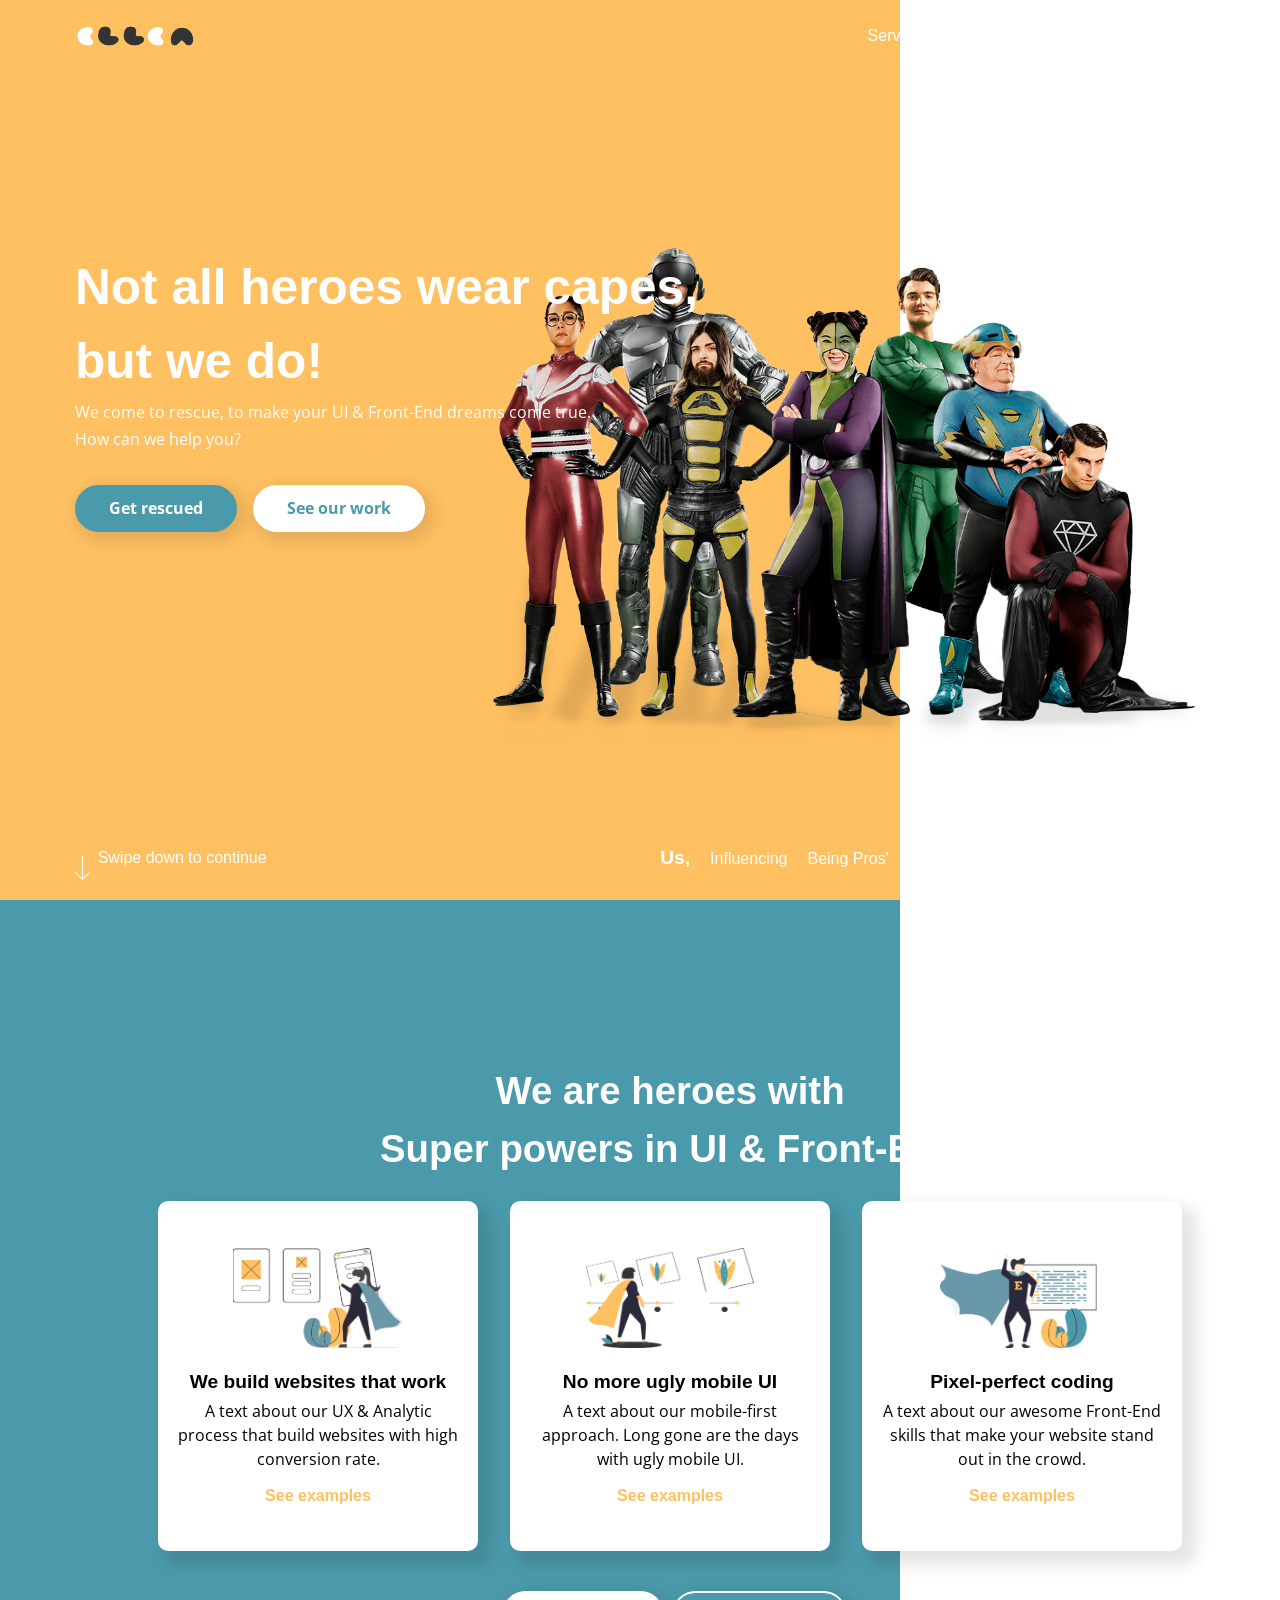
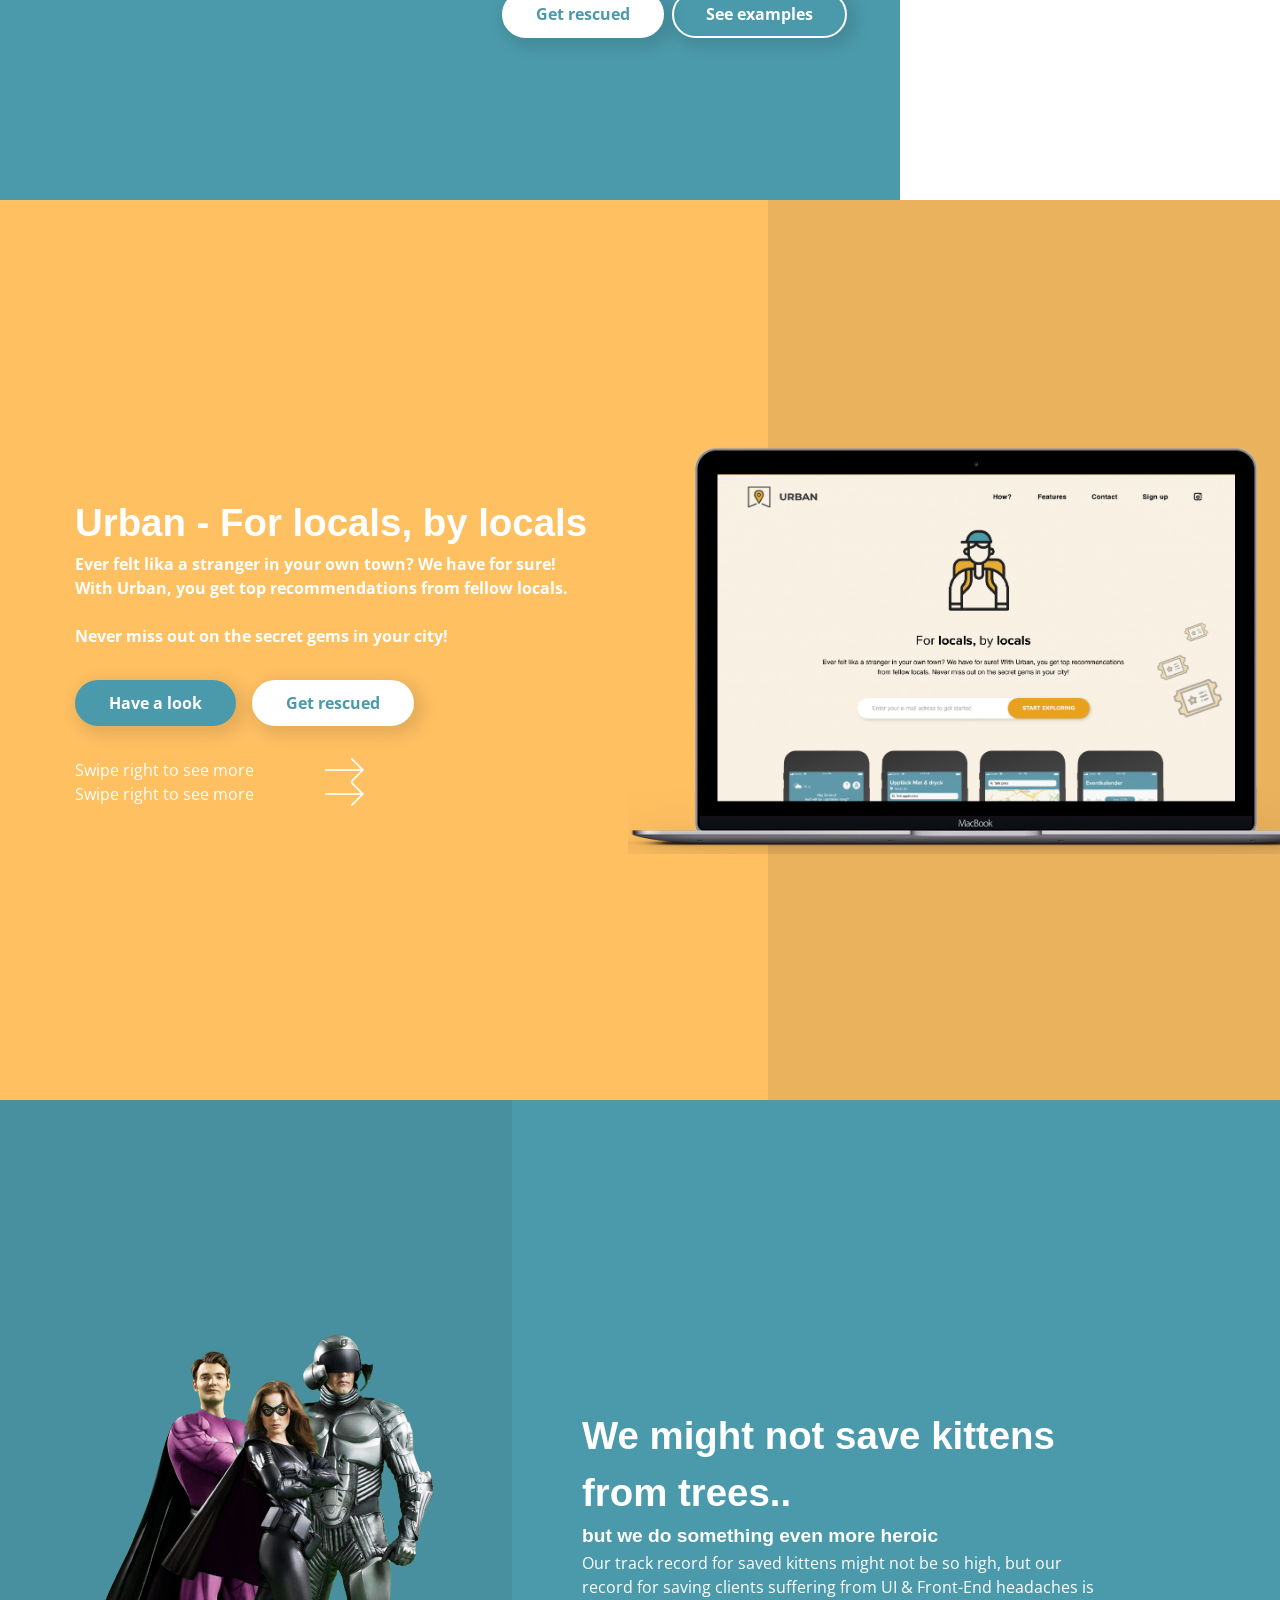
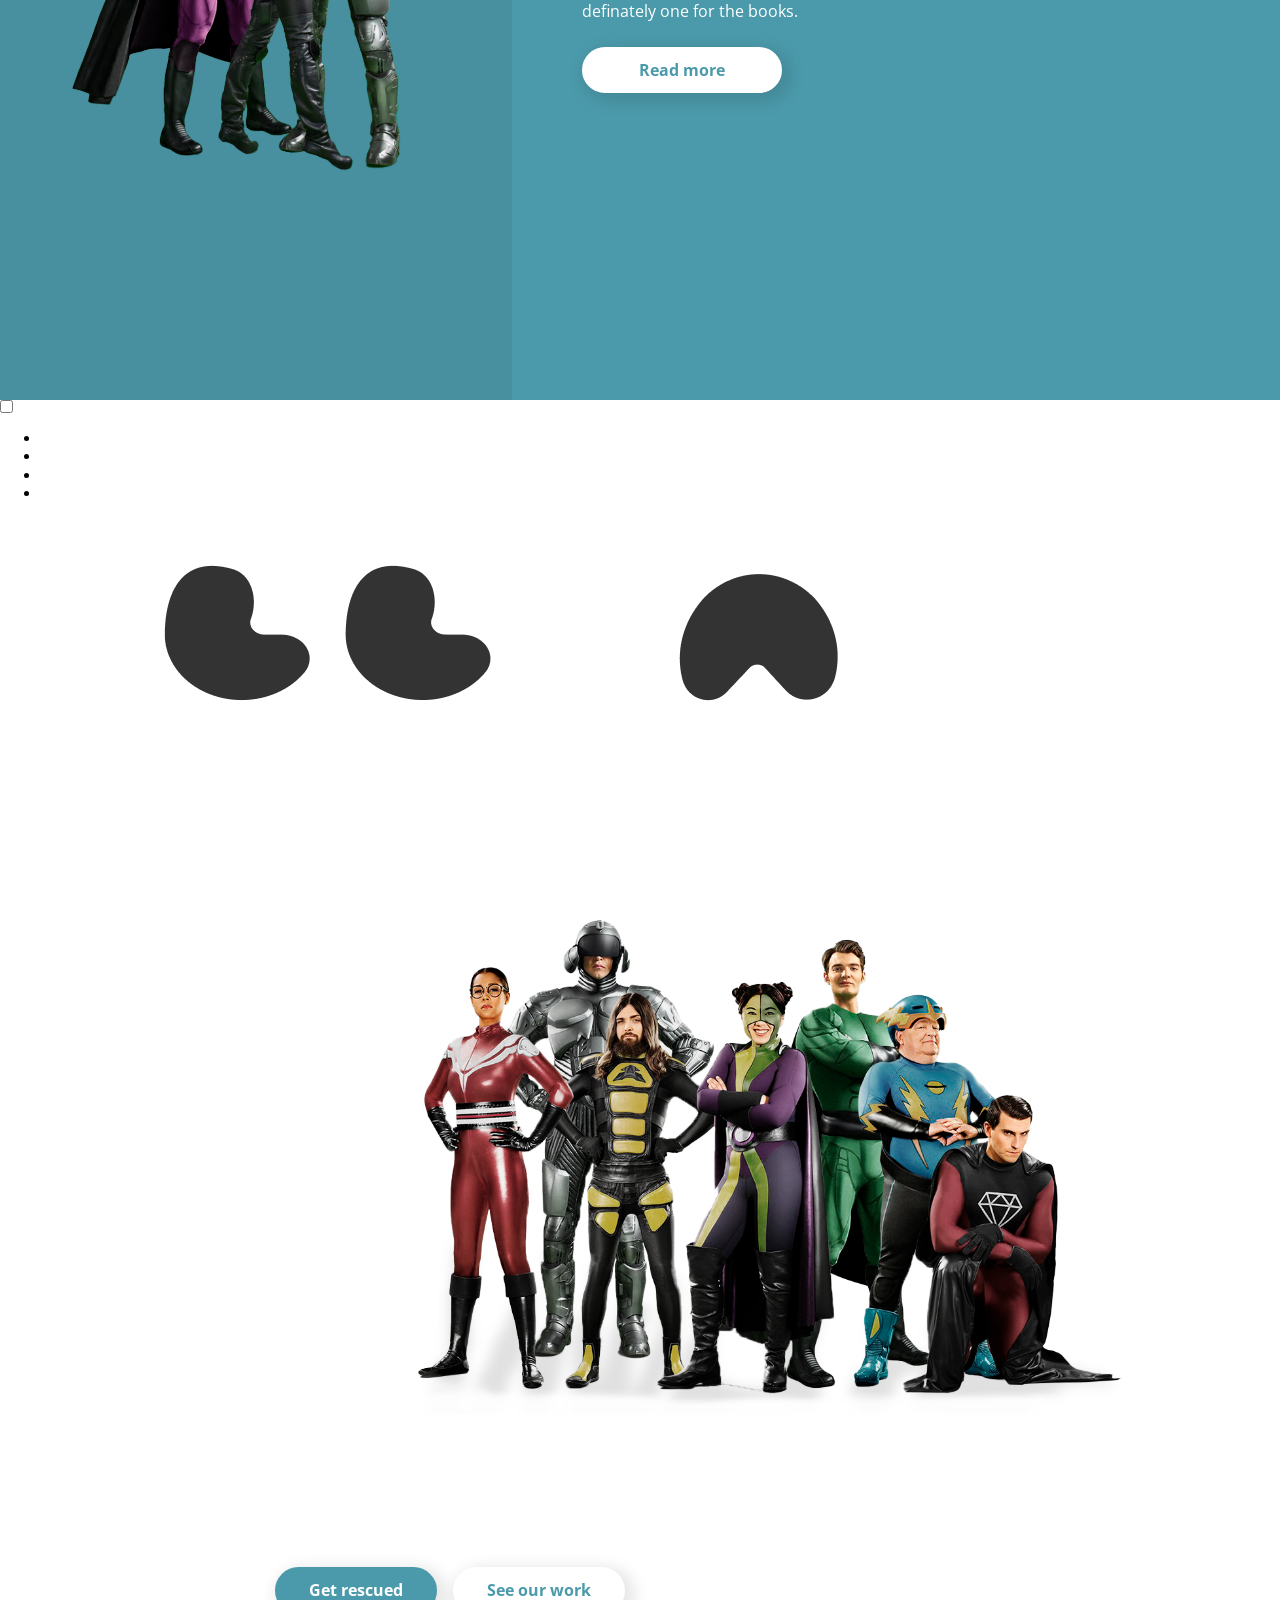
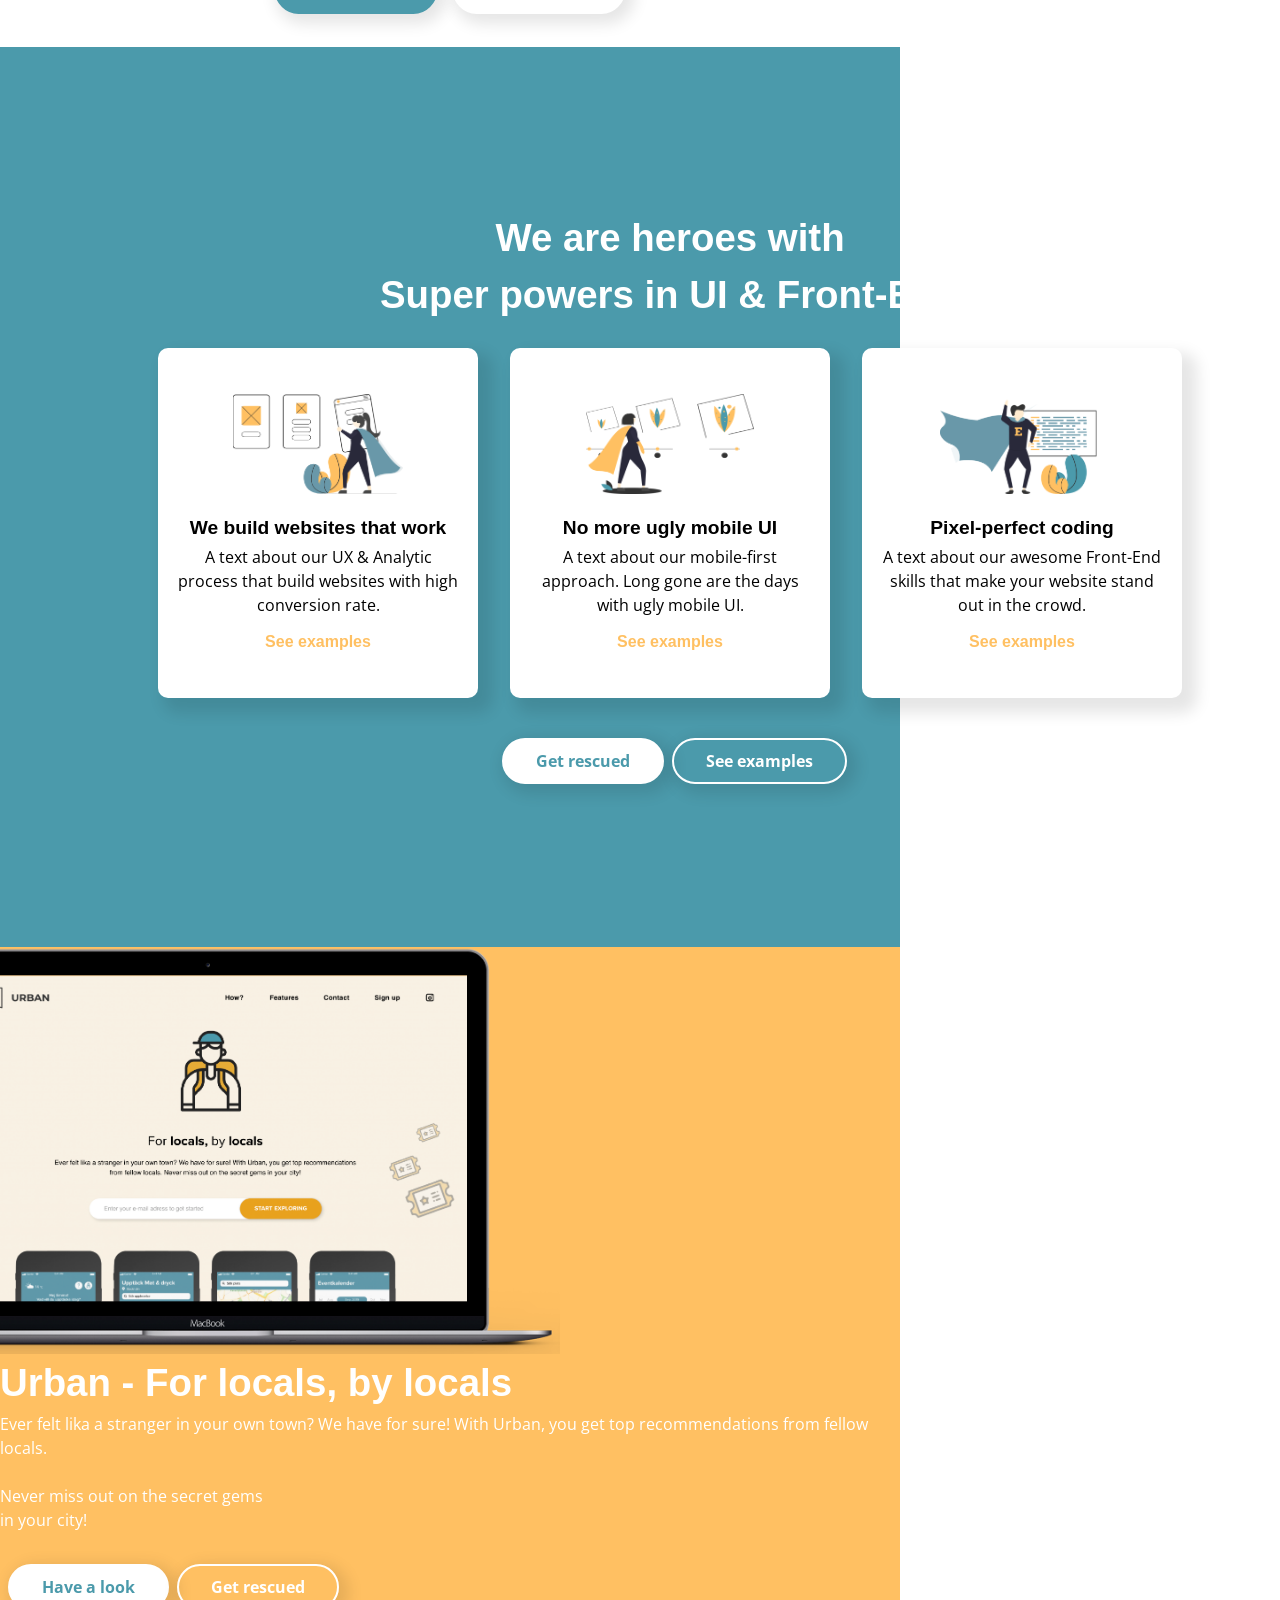
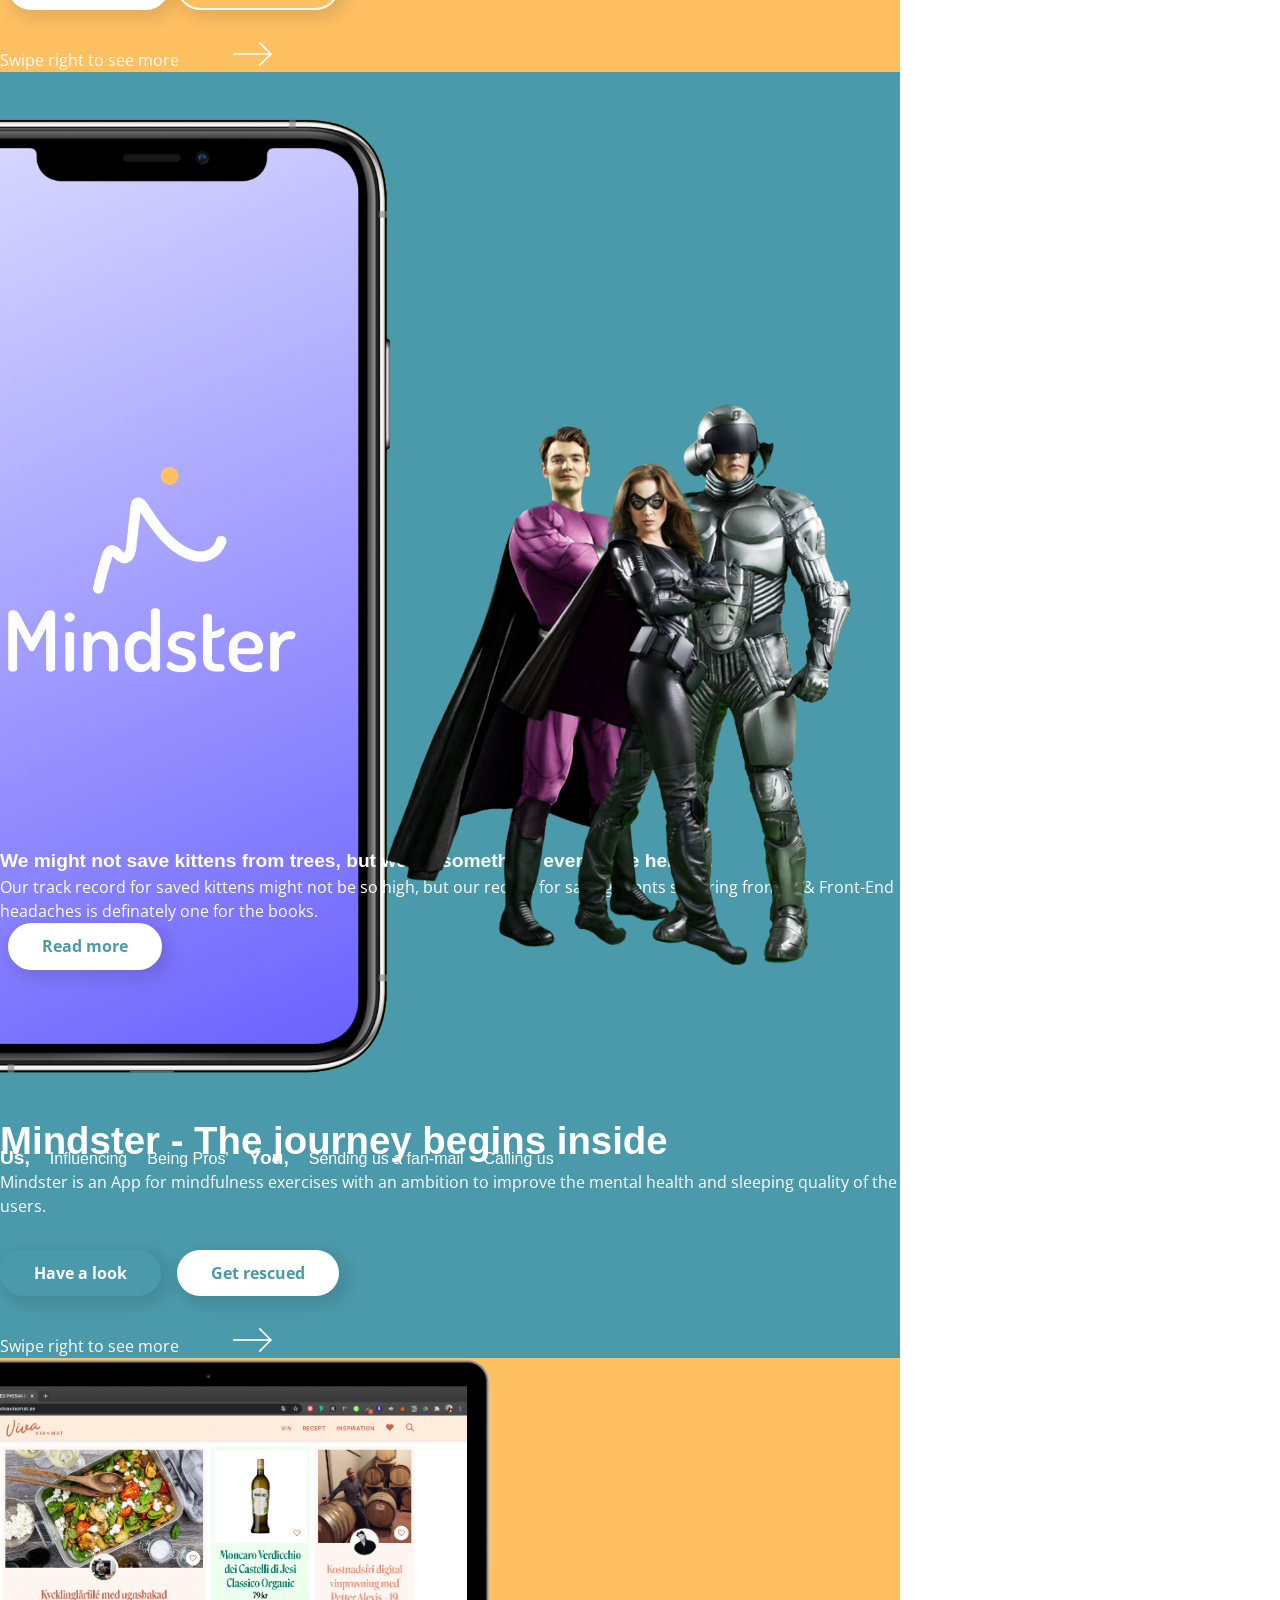
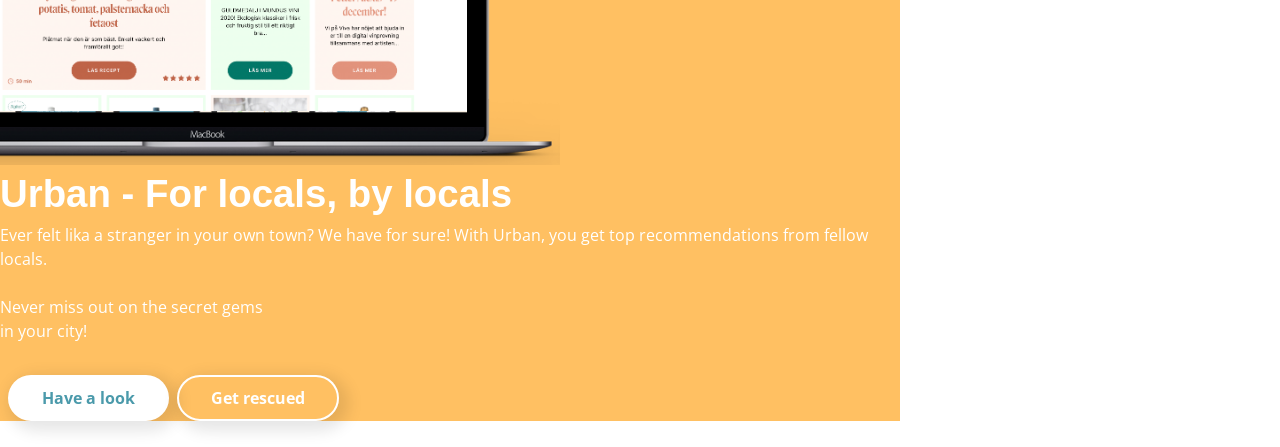
==== commit 4ba55cff: ".." ====
--- a/index.html
+++ b/index.html
@@ -25,7 +25,7 @@
 </head>
 
 <body id="body-home">
-<!-- WEB HEADER-->
+    <!-- WEB HEADER-->
     <header class="header-container hide-mobile">
         <nav class="nav-wrapper">
             <a href="index.html" id="wordmarkLink"><img class="logotype" src="IMG/logo-bw.png"
@@ -37,38 +37,9 @@
         </nav>
     </header>
 
-<!-- MOBILE HEADER-->
-<div class="mobile-header show-mobile">
-<nav role="navigation">
-    <div id="menuToggle">
-      <input type="checkbox" />
-        <span></span>
-        <span></span>
-        <span></span>
-    <ul id="menu">
-      <li><a class="nav-link" href="index.html">Home</a></li>
-      <li><a class="nav-link" href="index.html#servicesAnchor">Services</a></li>
-      <li><a class="nav-link" href="Cases-overview.html">Cases</a></li>
-      <li><a class="nav-link" href="about.html#contactAnchor">Let's Chat</a></li>
-    </ul>
-   </div>
-  </nav>
-</div>
-
-    <!--  MOBILE HERO  -->
-    <section class="show-mobile">
-        <div class="hero-mobile">
-            <img class="hero-img" src="IMG/heroes5.png" alt="">
-            <h1 class="white-font">Not all heroes wear capes, <br>but we do!</h1>
-            <p class="white-font">We come to rescue, to make your UI & Front-End dreams come true.<br> How can we
-                help you?</p>
-            <div class="btn-floater">
-                <button href="about.html#contactAnchor" class="CTA">Get rescued</button>
-                <button href="cases-overview.html" class="btn">See our work</button>
-            </div>
-        </div>
-        </div>
-    </section>
+    
+
+   
 
     <!--  WEB HERO  -->
     <section class="bg-yellow hide-mobile">
@@ -86,10 +57,8 @@
         </div>
     </section>
 
-
-
-
-    <section class="bg-petrol">
+<!--  WEB SERVICES-->
+    <section class="bg-petrol hide-mobile">
         <a name="servicesAnchor"></a>
         <div class="services-section full-screen">
             <h2 class="white-font">We are heroes with<br>
@@ -126,7 +95,6 @@
             </div>
         </div>
     </section>
-
 
     <!--  WEB SLIDER  -->
     <section class="swipe-right hide-mobile">
@@ -200,6 +168,121 @@
                 <div class="right-container">
                     <img src="IMG/Cases-thumbnails/viva-highlight.png" alt="" class="case-laptop">
                 </div>
+            </div>
+        </div>
+    </section>
+
+    <!--  WEB ABOUT-->
+    <section>
+        <div class="about-section full-screen bg-petrol hide-mobile">
+            <div class="left-container-about">
+                <img src="IMG/heroes3.png" alt="" class="about-img">
+            </div>
+            <div class="right-container-about">
+                <h2 class="white-font about-title">We might not save kittens from trees..</h2>
+                <h4 class="white-font about-subtitle">but we do something even more heroic</h4>
+                <p class="white-font about-p">Our track record for saved kittens might not be so high, but our record
+                    for saving clients suffering from UI & Front-End headaches is definately one for the books. </p>
+                <button href="about.html" class="btn" id="about-btn">Read more</button>
+            </div>
+        </div>
+    </section>
+
+    <!-- WEB FOOTER -->
+    <div class="contact-footer hide-mobile">
+        <div class="scrollMe" id="scrollMeFooter">
+            <img class="arrow-down" src="IMG/Icons-elements/arrow-white-down-thicker@2x.png" alt="">
+            <p id="scrollMeLabel-down">Swipe down to continue</p>
+        </div>
+        <div class="footer-wrapper">
+            <div class="footer-1">
+                <div class="footer-title">Us,</div>
+                <a href="#" class="footer-link">Influencing</a>
+                <a href="#" class="footer-link">Being Pros'</a>
+            </div>
+            <div class="footer-2">
+                <div class="footer-title">You,</div>
+                <a href="mailto:ellenekloofdesign@gmail.com" target="_blank" class="footer-link">Sending us a
+                    fan-mail</a>
+                <a href="tel:+46707509144" class="footer-link">Calling us</a>
+            </div>
+        </div>
+    </div>
+
+<!-- MOBILE HEADER-->
+    <div class="mobile-header show-mobile">
+        <nav role="navigation">
+
+            <div id="menuToggle">
+                <input type="checkbox" />
+                <div class="menu-icon">
+                    <span></span>
+                    <span></span>
+                    <span></span>
+                </div>
+                <ul id="menu">
+                    <li><a class="nav-link" href="index.html">Home</a></li>
+                    <li><a class="nav-link" href="index.html#servicesAnchor">Services</a></li>
+                    <li><a class="nav-link" href="Cases-overview.html">Cases</a></li>
+                    <li><a class="nav-link" href="about.html#contactAnchor">Let's Chat</a></li>
+                </ul>
+            </div>
+            <a href="index.html" id="logo-container">
+                <img class="logotype" src="IMG/logo-bw.png" alt="Ellen Creatives Logotype">
+            </a>
+        </nav>
+    </div>
+
+ <!--  MOBILE HERO  -->
+    <section class="show-mobile">
+        <div class="hero-mobile">
+            <img class="hero-img" src="IMG/heroes5.png" alt="">
+            <h1 class="white-font">Not all heroes wear capes, <br>but we do!</h1>
+            <p class="white-font">We come to rescue, to make your UI & Front-End dreams come true.<br> How can we
+                help you?</p>
+            <div class="btn-floater">
+                <button href="about.html#contactAnchor" class="CTA">Get rescued</button>
+                <button href="cases-overview.html" class="btn">See our work</button>
+            </div>
+        </div>
+        </div>
+    </section>
+
+<!--  MOBILE SERVICES-->
+    <section class="services-section-outer bg-petrol show-mobile">
+        <a name="servicesAnchor"></a>
+        <div class="services-section full-screen">
+            <h2 class="white-font">We are heroes with<br>
+                Super powers in UI & Front-End</h2>
+            <div class="services">
+                <div class="services-card">
+                    <img src="IMG/Icons-elements/Services/Darker/UX.png" alt="" class="services-icon">
+                    <h4 class="big-subtitle card-title">We build websites that work</h4>
+                    <p class="description">A text about our UX & Analytic process that build websites with
+                        high
+                        conversion rate.</p>
+                    <a href="Cases-overview.html" class="card-text-link">See examples</a>
+                </div>
+                <div class="services-card">
+                    <img src="IMG/Icons-elements/Services/Darker/UI.png" alt="" class="services-icon">
+                    <h4 class="big-subtitle card-title">No more ugly mobile UI </h4>
+                    <p class="description">A text about our mobile-first approach. Long gone are the days
+                        with ugly
+                        mobile UI.</p>
+                    <a href="Cases-overview.html" class="card-text-link">See examples</a>
+                </div>
+                <div class="services-card">
+                    <img src="IMG/Icons-elements/Services/Darker/FE.png" alt="" class="services-icon">
+                    <h4 class="big-subtitle card-title">Pixel-perfect coding</h4>
+                    <p class="description">A text about our awesome Front-End skills that make your website
+                        stand out in
+                        the crowd. </p>
+                    <a href="Cases-overview.html" class="card-text-link">See examples</a>
+                </div>
+            </div>
+            <div class="btn-floater">
+                <button href="about.html#contactAnchor" class="btn">Get rescued</button>
+                <button href="Cases-overview.html" class="btn-white">See examples</button>
             </div>
         </div>
     </section>
@@ -264,21 +347,7 @@
         </div>
     </section>
 
-    <!--  WEB ABOUT-->
-    <section>
-        <div class="about-section full-screen bg-petrol hide-mobile">
-            <div class="left-container-about">
-                <img src="IMG/heroes3.png" alt="" class="about-img">
-            </div>
-            <div class="right-container-about">
-                <h2 class="white-font about-title">We might not save kittens from trees..</h2>
-                <h4 class="white-font about-subtitle">but we do something even more heroic</h4>
-                <p class="white-font about-p">Our track record for saved kittens might not be so high, but our record
-                    for saving clients suffering from UI & Front-End headaches is definately one for the books. </p>
-                <button href="about.html" class="btn" id="about-btn">Read more</button>
-            </div>
-        </div>
-    </section>
+   
 
     <!-- MOBILE ABOUT -->
     <section class="show-mobile">
@@ -292,49 +361,28 @@
         </div>
     </section>
 
-<!-- MOBILE FOOTER -->
+    <!-- MOBILE FOOTER -->
     <section class="show-mobile">
-    <div class="contact-footer-mobile">
-        <div class="footer-wrapper">
-            <div class="footer-1">
-                <div class="footer-title">Us,</div>
-                <a href="#" class="footer-link">Influencing</a>
-                <a href="#" class="footer-link">Being Pros'</a>
-            </div>
-            <div class="footer-2">
-                <div class="footer-title">You,</div>
-                <a href="mailto:ellenekloofdesign@gmail.com" target="_blank" class="footer-link">Sending us a
-                    fan-mail</a>
-                <a href="tel:+46707509144" class="footer-link">Calling us</a>
-            </div>
-        </div>
-    </div>
-</section>
-
-
-<!-- WEB FOOTER -->
-    <div class="contact-footer hide-mobile">
-        <div class="scrollMe" id="scrollMeFooter">
-            <img class="arrow-down" src="IMG/Icons-elements/arrow-white-down-thicker@2x.png" alt="">
-            <p id="scrollMeLabel-down">Swipe down to continue</p>
-        </div>
-        <div class="footer-wrapper">
-            <div class="footer-1">
-                <div class="footer-title">Us,</div>
-                <a href="#" class="footer-link">Influencing</a>
-                <a href="#" class="footer-link">Being Pros'</a>
-            </div>
-            <div class="footer-2">
-                <div class="footer-title">You,</div>
-                <a href="mailto:ellenekloofdesign@gmail.com" target="_blank" class="footer-link">Sending us a
-                    fan-mail</a>
-                <a href="tel:+46707509144" class="footer-link">Calling us</a>
-            </div>
-        </div>
-    </div>
+        <div class="contact-footer-mobile">
+            <div class="footer-wrapper">
+                <div class="footer-1">
+                    <div class="footer-title">Us,</div>
+                    <a href="#" class="footer-link">Influencing</a>
+                    <a href="#" class="footer-link">Being Pros'</a>
+                </div>
+                <div class="footer-2">
+                    <div class="footer-title">You,</div>
+                    <a href="mailto:ellenekloofdesign@gmail.com" target="_blank" class="footer-link">Sending us a
+                        fan-mail</a>
+                    <a href="tel:+46707509144" class="footer-link">Calling us</a>
+                </div>
+            </div>
+        </div>
+    </section>
+
+     
 
     <script src="https://ajax.googleapis.com/ajax/libs/jquery/3.5.1/jquery.min.js"></script>
-    <script src="JS/slides.js"></script>
     <script src="JS/scrollMeHome.js"></script>
 
 </body>
--- a/CSS/styles-mediaqueries.css
+++ b/CSS/styles-mediaqueries.css
@@ -27,1422 +27,1197 @@
 }
 
 @media only screen and (max-device-width: 1024px) {
-* {
-    box-sizing: border-box;
+    * {
+        box-sizing: border-box;
+    }
+    #body-home {
+        width: 100vw;
+        height: auto;
+        overflow-y: hidden;
+    }
+    #body-caseOverview {
+        width: 100vw;
+        overflow-y: clip;
+    }
+    #about-body {
+        width: 100vw;
+        overflow-y: clip;
+    }
+    #cases-body {
+        width: 100vw;
+        overflow-y: clip;
+    }
+    html {
+        scroll-snap-type: y mandatory;
+    }
+    section {
+        height: 100vh;
+        width: auto;
+        scroll-snap-align: start;
+        position: relative;
+    }
+    .hero-content, .services-section, .about-section {
+        width: 100vw;
+        overflow-x: hidden;
+    }
+    .scrollMe.show-tablet {
+        display: none;
+    }
+    .hide-device {
+        display: initial;
+    }
+    .show-mobile {
+        display: none;
+    }
+    /*  COLOR STYLING      COLOR STYLING      COLOR STYLING     COLOR STYLING     COLOR STYLING     COLOR STYLING    COLOR STYLING */
+    :root {
+        --black: #333;
+        --shadow: rgba(51, 51, 51, 0.1);
+        --white: #fff;
+        --white-50: rgba(255, 255, 255, 0.5);
+        --white-80: rgba(255, 255, 255, 0.7);
+        --white-shadow: rgba(255, 255, 255, 0.4);
+        --yellow: #FFC062;
+        --yellow-gradient: linear-gradient(134deg, #FFC062 0%, #FFDBA6 99.41%);
+        --yellow-highlight: #FFB03B;
+        --light-yellow: #FFD391;
+        --petrol: #4B9AAB;
+        --dark-petrol: #438A99;
+        --darkest-petrol: #377380;
+        --light-blue: #A5CCD5;
+        --CTA: #4B9AAB;
+        --secondary: #fff;
+        --medium-gray: #EBEBEB;
+        --light-gray: #fafafa;
+        --transparent: rgba(255, 255, 255, 0);
+        --pastel-purple: #B7A3FE;
+        --pastel-yellow: #FFC062;
+        --pastel-blue: #6FAEBC;
+        --pastel-red: #FEA3A3;
+        --pastel-peach: #FEC4A3;
+        --pastel-green: #7FD287;
+    }
+    .bg-white {
+        background-color: var(--white);
+    }
+    .bg-lightblue {
+        background-color: var(--light-blue);
+    }
+    .bg-lightyellow {
+        background-color: var(--light-yellow);
+    }
+    .bg-yellow-gradient {
+        background-image: var(--yellow-gradient);
+    }
+    .bg-yellow {
+        background-color: var(--yellow);
+    }
+    .bg-petrol {
+        background-color: var(--petrol);
+    }
+    .bg-pastel-purple {
+        background-color: var(--pastel-purple);
+    }
+    .bg-pastel-yellow {
+        background-color: var(--pastel-yellow);
+    }
+    .bg-pastel-blue {
+        background-color: var(--pastel-blue);
+    }
+    .bg-pastel-red {
+        background-color: var(--pastel-red);
+    }
+    .bg-pastel-peach {
+        background-color: var(--pastel-peach);
+    }
+    .bg-pastel-green {
+        background-color: var(--pastel-green);
+    }
+    .white-font {
+        color: var(--white);
+    }
+    /*  NAVIGATION STYLING      NAVIGATION STYLING      NAVIGATION STYLING     NAVIGATION STYLING     NAVIGATION STYLING     NAVIGATION STYLING */
+    .header-container {
+        width: 100vw;
+        position: fixed;
+        height: 72px;
+        top: 0px;
+        left: 0px;
+        background-color: var(--transparent);
+        z-index: 10000;
+        box-sizing: border-box;
+    }
+    .nav-wrapper {
+        margin: 16px 75px;
+        height: 40px;
+        display: flex;
+        flex-flow: row wrap;
+        justify-content: flex-end;
+        align-items: center;
+    }
+    #nav-wordmark {
+        height: 32px;
+        margin-right: auto;
+    }
+    #wordmarkLink {
+        margin-right: auto;
+    }
+    #wordmarkLink:hover, .logotype:hover {
+        opacity: 0.8;
+    }
+    .nav-link {
+        font-size: 1rem;
+        font-family: 'Poppins', sans-serif;
+        font-weight: 400;
+        margin-left: 32px;
+        color: var(--white);
+        text-decoration: none;
+    }
+    .nav-link:hover {
+        color: var(--white-50);
+    }
+    .nav-link.activePage {
+        color: var(--white);
+        border-bottom: 1px solid var(--white);
+    }
+    .nav-link-inverted {
+        font-size: 1rem;
+        font-family: 'Poppins', sans-serif;
+        font-weight: 400;
+        margin-left: 32px;
+        color: var(--yellow);
+        text-decoration: none;
+    }
+    .nav-link-inverted:hover {
+        color: var(--light-yellow);
+    }
+    .nav-link-inverted.activePage {
+        color: var(--yellow);
+        border-bottom: 1px solid var(--yellow);
+    }
+    .contact-footer {
+        display: flex;
+        flex-flow: row wrap;
+        justify-content: space-between;
+        align-items: center;
+        padding-left: 75px;
+        padding-right: 50px;
+        position: fixed;
+        left: 0px;
+        bottom: 30px;
+        z-index: 9999;
+        width: 100vw;
+    }
+    .contact-footer-plain {
+        display: flex;
+        flex-flow: row wrap;
+        justify-content: flex-start;
+        align-items: center;
+        margin: 32px 0px 32px 75px;
+        position: fixed;
+        left: 0px;
+        bottom: 0px;
+        z-index: 9999;
+        width: 100vw;
+    }
+    .footer-wraper {
+        display: flex;
+        flex-flow: row wrap;
+        justify-content: flex-start;
+        align-items: center;
+        width: 80vw;
+    }
+    .footer-wrapper div {
+        display: inline;
+    }
+    .footer-title {
+        text-align: left;
+        margin-right: 16px;
+        font-size: 1.2rem;
+        font-family: 'Poppins', sans-serif;
+        font-weight: 700;
+        color: var(--white);
+        text-decoration: none;
+    }
+    .footer-link, #scrollMeLabel-down {
+        text-align: left;
+        margin-right: 16px;
+        font-size: 1rem;
+        font-family: 'Poppins', sans-serif;
+        font-weight: 400;
+        color: var(--white);
+        text-decoration: none;
+    }
+    .footer-link:hover {
+        color: var(--white-50);
+    }
+    .footer-title-inverted {
+        text-align: left;
+        margin-right: 16px;
+        font-size: 1.2rem;
+        font-family: 'Poppins', sans-serif;
+        font-weight: 700;
+        color: var(--yellow);
+        text-decoration: none;
+    }
+    .footer-link-inverted {
+        text-align: left;
+        margin-right: 16px;
+        font-size: 1rem;
+        font-family: 'Poppins', sans-serif;
+        font-weight: 400;
+        color: var(--yellow);
+        text-decoration: none;
+    }
+    .footer-link-inverted:hover {
+        color: var(--light-yellow);
+    }
+    .arrow-down {
+        height: 24px;
+        margin-right: 8px;
+        -webkit-animation: arrow-down 2s cubic-bezier(0.250, 0.460, 0.450, 0.940) infinite both;
+        animation: arrow-down 2s cubic-bezier(0.250, 0.460, 0.450, 0.940) infinite both;
+    }
+    @-webkit-keyframes arrow-down {
+        0% {
+            -webkit-transform: translateY(-10);
+            transform: translateY(-10);
+        }
+        100% {
+            -webkit-transform: translateY(10px);
+            transform: translateY(10px);
+        }
+    }
+    @keyframes arrow-down {
+        0% {
+            -webkit-transform: translateY(-10);
+            transform: translateY(-10);
+        }
+        100% {
+            -webkit-transform: translateY(10px);
+            transform: translateY(10px);
+        }
+    }
+    .scrollMe {
+        width: 240px;
+        display: flex;
+        flex-flow: row wrap;
+        justify-content: flex-start;
+        align-items: center;
+    }
+    /*  BUTTONS      BUTTONS      BUTTONS     BUTTONS     BUTTONS     BUTTONS    BUTTONS     BUTTONS    BUTTONS      BUTTONS*/
+    .btn-floater {
+        display: flex;
+        flex-flow: row wrap;
+        justify-content: center;
+        margin: 24px auto;
+    }
+    .btn-floater-left {
+        width: auto;
+        display: flex;
+        flex-flow: row wrap;
+        justify-content: flex-start;
+        margin-top: 32px;
+        margin-bottom: 32px;
+        margin-right: auto;
+    }
+    .btn, .CTA, .btn-white {
+        padding: 12px 32px;
+        border-radius: 40px;
+        font-family: "Open Sans", sans-serif;
+        font-weight: bold;
+        font-size: 1rem;
+        outline: none;
+        box-shadow: 5px 5px 15px 5px rgba(0, 0, 0, 0.1);
+    }
+    .CTA {
+        background-color: var(--CTA);
+        border: 2px solid var(--CTA);
+        margin-right: 8px;
+        color: var(--white);
+    }
+    .CTA:hover {
+        background-color: var(--dark-petrol);
+    }
+    .CTA:active {
+        background-color: var(--darkest-petrol);
+    }
+    .btn {
+        background-color: var(--white);
+        border: 2px solid var(--white);
+        margin-left: 8px;
+        color: var(--CTA);
+    }
+    .btn:hover {
+        background-color: var(--light-gray);
+        color: var(--CTA);
+    }
+    .btn:active {
+        background-color: var(--medium-gray);
+        color: var(--CTA);
+    }
+    .left-button {
+        margin-left: 0px;
+    }
+    .btn-white {
+        background-color: var(--transparent);
+        border: 2px solid var(--white);
+        margin-left: 8px;
+        color: var(--white);
+    }
+    .btn-white:hover {
+        background-color: var(--dark-petrol);
+        color: var(--white);
+    }
+    .btn-white:active {
+        background-color: var(--darkest-petrol);
+        color: var(--white);
+    }
+    button {
+        outline: none;
+    }
+    /*  LAYOUT     LAYOUT     LAYOUT     LAYOUT     LAYOUT     LAYOUT    LAYOUT     LAYOUT    LAYOUT     LAYOUT    LAYOUT     LAYOUT   LAYOUT*/
+    .flex-row-flex-start {
+        display: flex;
+        flex-flow: row wrap;
+        justify-content: flex-start;
+        align-items: flex-start;
+    }
+    .flex-col-flex-start {
+        display: flex;
+        flex-flow: column wrap;
+        justify-content: flex-start;
+        align-items: flex-start;
+    }
+    .flex-row-flex-center {
+        display: flex;
+        flex-flow: row wrap;
+        justify-content: center;
+        align-items: center;
+    }
+    .flex-col-flex-center {
+        display: flex;
+        flex-flow: column wrap;
+        justify-content: center;
+        align-items: center;
+    }
+    .full-screen {
+        width: 100vw;
+        height: 100vh;
+    }
+    /*  HOME SPECIFIC STYLING      HOME SPECIFIC STYLING      HOME SPECIFIC STYLING     HOME SPECIFIC STYLING     HOME SPECIFIC STYLING    */
+    /*  HERO      HERO      HERO     HERO     HERO     HERO    HERO */
+    .hero-content {
+        width: 100vw;
+        height: 100vh;
+        padding: 75px 40px 75px 75px;
+        position: relative;
+        overflow: hidden;
+    }
+    .hero-img {
+        position: relative;
+        float: right;
+        height: 100vh;
+        z-index: 1;
+    }
+    #hero-text-content {
+        position: absolute;
+        top: 30%;
+        padding-top: 100px;
+        z-index: 977;
+    }
+    .lottie {
+        margin: 20px auto;
+    }
+    #hero-text-content h1 {
+        text-align: left;
+    }
+    #hero-text-content p {
+        line-height: 170%;
+        text-align: left;
+    }
+    /*  SERVICES      SERVICES      SERVICES     SERVICES     SERVICES     SERVICES    SERVICES */
+    .about-section, [id*=section-], .case-highlight-section {
+        display: flex;
+        flex-flow: row wrap;
+        box-sizing: border-box;
+    }
+    .services-section {
+        width: auto;
+        padding: 30px;
+        z-index: 100;
+        display: flex;
+        flex-flow: column wrap;
+        justify-content: flex-start;
+        align-items: center;
+    }
+    .services-section h2 {
+        width: auto;
+        text-align: center;
+        margin-top: 24px;
+        margin-bottom: 8px;
+    }
+    .services {
+        width: 90vw;
+        display: flex;
+        flex-flow: row wrap;
+        justify-content: center;
+        align-items: center;
+        height: auto;
+        margin: 0px auto;
+    }
+    .services-card {
+        width: 28%;
+        height: 400px;
+        margin: 16px 16px;
+        display: flex;
+        flex-flow: column wrap;
+        justify-content: center;
+        align-items: center;
+        padding: 16px;
+        background-color: var(--white);
+        box-shadow: 10px 10px 15px 5px rgba(0, 0, 0, 0.1);
+        border-radius: 10px;
+        box-sizing: border-box;
+    }
+    .services-icon {
+        height: 100px;
+    }
+    .card-title {
+        text-align: center;
+        line-height: 100%;
+        margin-top: 24px;
+    }
+    .description {
+        margin: 8px 0px 8px 0px;
+        text-align: center;
+    }
+    .card-text-link {
+        text-align: center;
+        font-size: 16px;
+        font-family: 'Poppins', sans-serif;
+        font-weight: 700;
+        color: var(--yellow);
+        text-decoration: none;
+        margin-top: 8px;
+    }
+    .card-text-link:hover {
+        color: var(--light-yellow);
+    }
+    /*  CASE HIGHLIGHT     CASE HIGHLIGHT     CASE HIGHLIGHT    CASE HIGHLIGHT    CASE HIGHLIGHT    CASE HIGHLIGHT   CASE HIGHLIGHT*/
+    .swipe-right {
+        font-family: sans-serif;
+        scroll-snap-type: x mandatory;
+        display: flex;
+        -webkit-overflow-scrolling: touch;
+        overflow-x: scroll;
+        height: 100vh;
+        width: 100vw;
+    }
+    .slider-container {
+        height: 100vh;
+        width: 100vw;
+        scroll-snap-align: start;
+    }
+    .case-highlight-section .left-container {
+        width: 60vw;
+        padding-left: 75px;
+        padding-right: 15px;
+        height: 100vh;
+        display: flex;
+        flex-flow: column wrap;
+        justify-content: center;
+        align-items: flex-start;
+        box-sizing: border-box;
+    }
+    .case-highlight-section, #case-highlight-2 {
+        width: 100vw;
+        height: 100vh;
+    }
+    .case-highlight-section .right-container {
+        width: 40vw;
+        display: flex;
+        flex-flow: column wrap;
+        justify-content: center;
+        align-items: center;
+        position: relative;
+        float: right;
+        background-color: var(--shadow);
+    }
+    .case-laptop {
+        position: relative;
+        right: 140px;
+        top: 0px;
+        margin-left: auto;
+        width: 50vw;
+    }
+    .case-phone {
+        height: 100vh;
+        position: relative;
+        right: 140px;
+        top: 0px;
+        margin-left: auto;
+    }
+    .case-highlight-section .left-container h2, .case-highlight-section .left-container p {
+        text-align: left;
+        width: 40vw;
+        color: var(--white);
+    }
+    .scrollMe {
+        width: 240px;
+        display: flex;
+        flex-flow: row wrap;
+        justify-content: flex-start;
+        align-items: center;
+    }
+    #scrollMeLabel, #scrollMeLabel-down {
+        display: inline;
+        width: 200px;
+        margin-block-start: 0em;
+        margin-block-end: 0em;
+    }
+    .arrow-right {
+        height: 24px;
+        -webkit-animation: arrow-right 2s cubic-bezier(0.250, 0.460, 0.450, 0.940) infinite both;
+        animation: arrow-right 2s cubic-bezier(0.250, 0.460, 0.450, 0.940) infinite both;
+    }
+    @-webkit-keyframes arrow-right {
+        0% {
+            -webkit-transform: translateX(0);
+            transform: translateX(0);
+        }
+        100% {
+            -webkit-transform: translateX(50px);
+            transform: translateX(50px);
+        }
+    }
+    @keyframes arrow-right {
+        0% {
+            -webkit-transform: translateX(0);
+            transform: translateX(0);
+        }
+        100% {
+            -webkit-transform: translateX(50px);
+            transform: translateX(50px);
+        }
+    }
+    /*  ABOUT SECTION     ABOUT SECTION     ABOUT SECTION    ABOUT SECTION    ABOUT SECTION    ABOUT SECTION   ABOUT SECTION*/
+    .left-container {
+        width: 45vw;
+    }
+    .left-container-about {
+        width: 40vw;
+        background-color: var(--shadow);
+        display: flex;
+        flex-flow: column wrap;
+        justify-content: center;
+        align-items: center;
+    }
+    .about-img {
+        width: 30vw;
+        margin: auto;
+    }
+    .right-container {
+        width: 55vw;
+        /* padding-left: 70px;
+    padding-right: 70px; */
+        display: flex;
+        flex-flow: column wrap;
+        justify-content: center;
+        align-items: left;
+    }
+    .right-container-about {
+        width: 60vw;
+        padding-left: 70px;
+        padding-right: 70px;
+        display: flex;
+        flex-flow: column wrap;
+        justify-content: center;
+        align-items: left;
+    }
+    .about-title, .about-subtitle, .about-p {
+        text-align: left;
+        width: 40vw;
+    }
+    #about-btn {
+        width: 20vw;
+        margin-left: 0px;
+        margin-top: 8px;
+    }
+    /*  CASES SPECIFIC STYLING      CASES SPECIFIC STYLING      CASES SPECIFIC STYLING   CASES SPECIFIC STYLING    CASES SPECIFIC STYLING */
+    .cases-main {
+        margin-top: 32px;
+    }
+    .intro-headline {
+        text-align: center;
+        margin-top: 64px;
+    }
+    .filters-section {
+        position: relative;
+    }
+    #filters {
+        height: 100px;
+        width: 70vw;
+        margin: 0px auto;
+        padding: 24px 100px;
+        display: flex;
+        flex-flow: row wrap;
+        justify-content: center;
+        align-items: center;
+        display: none;
+    }
+    #slidedown-btn {
+        background-color: var(--yellow);
+        border-radius: 50%;
+        border: none;
+        outline: none;
+        cursor: pointer;
+        height: 80px;
+        width: 80px;
+        display: flex;
+        flex-flow: column wrap;
+        justify-content: center;
+        align-items: center;
+        margin-left: 70px;
+        position: relative;
+        top: 36px;
+        left: -30px;
+        z-index: 977;
+    }
+    #slidedown-btn:hover {
+        background-color: var(--yellow-highlight);
+    }
+    #slidedown-btn img {
+        background-color: var(--transparent);
+        border: none;
+        outline: none;
+        cursor: pointer;
+        height: 64px;
+        width: 64px;
+    }
+    .filter-btn {
+        padding: 12px 32px;
+        border-radius: 40px;
+        font-family: "Open Sans", sans-serif;
+        font-weight: bold;
+        font-size: 0.9rem;
+        color: var(--petrol);
+        background-color: var(--white);
+        border: 1px solid var(--petrol);
+        margin: 0px 16px;
+        cursor: pointer;
+        outline: none;
+    }
+    .filter-btn:hover {
+        background-color: var(--light-blue);
+        border: 1px solid var(--light-blue);
+        color: var(--white);
+    }
+    .filter-btn.active {
+        background-color: var(--petrol);
+        color: var(--white);
+    }
+    .cases-section {
+        width: 100vw;
+        display: flex;
+        flex-flow: row wrap;
+        justify-content: center;
+        align-items: center;
+        margin-bottom: 72px;
+    }
+    .outer-case-boxes, .all, .uiGroup, .uxGroup, .devGroup {
+        width: 25vw;
+        padding: 8px;
+        height: 380px;
+        display: flex;
+        flex-flow: column wrap;
+        justify-content: flex-start;
+        align-items: center;
+        position: relative;
+    }
+    .petrol-fill {
+        border: 1px solid var(--medium-gray);
+        background-color: var(--transparent);
+        background-size: 200% 200%;
+        background-image: linear-gradient(to top, var(--petrol) 50%, transparent 50%);
+        -webkit-transition: background-position 300ms, color 300ms ease, border-color 300ms ease;
+        -moz-transition: background-position 300ms, color 300ms ease, border-color 300ms ease;
+        -ms-transition: background-position 300ms, color 300ms ease, border-color 300ms ease;
+        -o-transition: background-position 300ms, color 300ms ease, border-color 300ms ease;
+        transition: background-position 300ms, color 300ms ease, border-color 300ms ease;
+    }
+    .petrol-fill:hover {
+        color: white;
+        border: 1px solid var(--medium-gray);
+        background-image: linear-gradient(to top, var(--petrol) 51%, transparent 50%);
+        background-position: 0 100%;
+        -webkit-transition: background-position 300ms, color 300ms ease, border-color 300ms ease;
+        -moz-transition: background-position 300ms, color 300ms ease, border-color 300ms ease;
+        -ms-transition: background-position 300ms, color 300ms ease, border-color 300ms ease;
+        -o-transition: background-position 300ms, color 300ms ease, border-color 300ms ease;
+        transition: background-position 300ms, color 300ms ease, border-color 300ms ease;
+    }
+    .yellow-fill {
+        border: 1px solid var(--medium-gray);
+        background-color: var(--transparent);
+        background-size: 200% 200%;
+        background-image: linear-gradient(to top, var(--yellow) 50%, transparent 50%);
+        -webkit-transition: background-position 300ms, color 300ms ease, border-color 300ms ease;
+        -moz-transition: background-position 300ms, color 300ms ease, border-color 300ms ease;
+        -ms-transition: background-position 300ms, color 300ms ease, border-color 300ms ease;
+        -o-transition: background-position 300ms, color 300ms ease, border-color 300ms ease;
+        transition: background-position 300ms, color 300ms ease, border-color 300ms ease;
+    }
+    .yellow-fill:hover {
+        color: var(--white);
+        border: 1px solid var(--medium-gray);
+        background-image: linear-gradient(to top, var(--yellow) 51%, transparent 50%);
+        background-position: 0 100%;
+        -webkit-transition: background-position 300ms, color 300ms ease, border-color 300ms ease;
+        -moz-transition: background-position 300ms, color 300ms ease, border-color 300ms ease;
+        -ms-transition: background-position 300ms, color 300ms ease, border-color 300ms ease;
+        -o-transition: background-position 300ms, color 300ms ease, border-color 300ms ease;
+        transition: background-position 300ms, color 300ms ease, border-color 300ms ease;
+    }
+    .img-case-box {
+        padding: 8px;
+        width: 17vw;
+        height: 220px;
+        margin: 8px auto;
+        display: flex;
+        flex-flow: column wrap;
+        justify-content: center;
+        align-items: center;
+    }
+    .w-img {
+        width: 15vw;
+        margin: 0px auto;
+    }
+    .h-img {
+        height: 220px;
+        margin: 0px auto;
+    }
+    .text-case-box {
+        position: relative;
+        bottom: 8px;
+        left: 0px;
+        display: flex;
+        flex-flow: row wrap;
+        justify-content: space-around;
+        align-items: center;
+        padding: 8px;
+        margin-top: 24px;
+    }
+    .client-case-box, .project-case-box {
+        width: 9vw;
+        /* margin: 24px; */
+        display: flex;
+        flex-flow: column wrap;
+        justify-content: flex-start;
+        align-items: flex-start;
+    }
+    .project-case-box {
+        margin-left: 24px;
+    }
+    .box {
+        display: none;
+    }
+    .show {
+        display: block;
+    }
+    /*  SINGLE CASE STYLING    SINGLE CASE STYLING    SINGLE CASE STYLING    SINGLE CASE STYLING   SINGLE CASE STYLING*/
+    .case-hero {
+        height: 100vh;
+        background-image: url(../IMG/Cases-thumbnails/Urban-Case/Urban-hero.jpg);
+        background-position: center;
+        background-repeat: no-repeat;
+        background-size: cover;
+        align-content: center;
+        display: flex;
+        flex-flow: row wrap;
+        justify-content: flex-start;
+        align-items: center;
+    }
+    .case-hero-title {
+        font-size: 8rem;
+        font-family: 'Poppins', sans-serif;
+        font-weight: 700;
+        line-height: 150%;
+        margin-block-start: 0em;
+        margin-block-end: 0em;
+        margin-top: 0em;
+        margin-bottom: 0em;
+        color: var(--petrol);
+        margin-left: 117px;
+    }
+    .case-hero-section, .case-index, .case-summary, .case-visuals, .case-output, .case-final {
+        width: 100vw;
+        height: 100vh;
+    }
+    .case-index {
+        height: 15vh;
+        padding: 0px 75px 0px 75px;
+        display: flex;
+        flex-flow: row wrap;
+        justify-content: center;
+        align-items: center;
+        background-color: var(--dark-petrol);
+    }
+    .index-container {
+        display: flex;
+        flex-flow: column wrap;
+        justify-content: center;
+        align-items: flex-start;
+    }
+    .index-siblings {
+        margin-left: 200px;
+    }
+    .index-container .case-thumb-text {
+        margin-top: 8px;
+    }
+    .case-summary {
+        background-color: var(--petrol);
+        padding-top: 80px;
+    }
+    .summary, .case-visuals, .case-output, .visuals-container {
+        display: flex;
+        flex-flow: row wrap;
+        align-items: flex-start;
+        justify-content: flex-start;
+        box-sizing: border-box;
+        background-color: var(--petrol);
+    }
+    .summary {
+        margin-top: 64px;
+        height: 85vh
+    }
+    .left-container-20-80 {
+        width: 20vw;
+        height: 290px;
+        box-sizing: border-box;
+    }
+    .chapter-title {
+        text-align: left;
+        margin: 0px 0px 0px 200px;
+        float: left;
+        width: 10vw;
+        line-height: 2.5rem;
+        text-transform: uppercase;
+        font-size: 1rem;
+        font-family: "Open Sans";
+        font-weight: bold;
+        margin-block-start: 0em;
+        margin-block-end: 0em;
+    }
+    .right-container-80-20 {
+        width: 80vw;
+        padding: 0px 48px 0px 64px;
+        box-sizing: border-box;
+    }
+    .right-container-80-20 h3 {
+        line-height: 2.5rem;
+        width: 60vw;
+    }
+    .right-container-80-20 p {
+        width: 60vw;
+    }
+    .case-visuals {
+        padding-top: 75px;
+        background-color: var(--yellow);
+    }
+    .visuals-container {
+        background-color: var(--white);
+        padding: 25px 50px 50px 50px;
+        margin-top: 24px;
+        box-shadow: 5px 5px 15px 5px rgba(0, 0, 0, 0.1);
+    }
+    .typography-section, .colors, .images-section {
+        display: flex;
+        flex-flow: row wrap;
+        justify-content: flex-start;
+        align-items: center;
+        margin-top: 8px;
+    }
+    .color-representation {
+        width: 170px;
+        margin-right: 100px;
+    }
+    .Visuals-section-title {
+        margin: 24px 0px 24px 0px;
+    }
+    .typography-headlines img, .typography-bread img {
+        width: 20vw;
+    }
+    .typography-headlines, .typography-bread {
+        width: 400px;
+        margin-right: 32px;
+        margin-bottom: 48px;
+        margin-top: 48px;
+    }
+    .image-tonality {
+        height: 100px;
+        margin-right: 48px;
+    }
+    .case-visuals .left-container-20-80, .case-visuals .right-container-80-20 {
+        height: 619.34px;
+    }
+    .case-output-img {
+        height: 380px;
+        margin-top: 24px;
+    }
+    .case-output {
+        padding-top: 120px;
+    }
+    .case-output .left-container-20-80, .case-output .right-container-80-20 {
+        height: 522px;
+    }
+    .case-final {
+        display: flex;
+        flex-flow: row wrap;
+        justify-content: center;
+    }
+    .left-img-container {
+        height: 100vh;
+        width: 40vw;
+        display: flex;
+        flex-flow: column wrap;
+        justify-content: center;
+        align-items: center;
+        position: relative;
+    }
+    .case-final-img {
+        height: 100vh;
+        margin: 32px auto;
+    }
+    .case-final .right-container {
+        width: 60vw;
+        padding-top: 120px;
+        display: flex;
+        flex-flow: column wrap;
+        justify-content: center;
+        align-items: flex-start;
+    }
+    .case-final .right-container h2, .case-final .right-container p {
+        text-align: left;
+    }
+    .case-final .intro-description {
+        text-align: center;
+    }
+    .case-final #case-btn {
+        width: 200px;
+    }
+    #urban-showcase {
+        width: 320px;
+    }
+    .zoom {
+        height: 400px;
+        overflow-y: scroll;
+    }
+    #zoom-icon {
+        position: relative;
+        top: 30px;
+        left: 155px;
+        z-index: 989;
+    }
+    /*  ABOUT SPECIFIC STYLING     ABOUT SPECIFIC STYLING     ABOUT SPECIFIC STYLING     ABOUT SPECIFIC STYLING    ABOUT SPECIFIC STYLING */
+    #about-img-1 {
+        width: 680px;
+    }
+    #about-img-2 {
+        height: 100vh;
+    }
+    .form-container {
+        height: 100vh;
+        width: 100vw;
+        display: flex;
+        flex-flow: row wrap;
+        justify-content: flex-start;
+        align-items: center;
+        background-color: var(--yellow);
+    }
+    #about-img-3 {
+        height: 100vh;
+    }
+    #about-btn {
+        margin-top: 24px;
+    }
+    .form-container .left-container {
+        background-color: var(--yellow-highlight);
+    }
+    .form-container .left-container, .form-container .right-container {
+        width: 40vw;
+        height: 100vh;
+    }
+    .form {
+        margin-left: 50px;
+    }
+    .form-field {
+        display: flex;
+        flex-flow: column wrap;
+        justify-content: center;
+        align-items: flex-start;
+    }
+    .check-field, .form-field {
+        margin-top: 16px;
+    }
+    .checkbox-group {
+        margin-right: 16px;
+    }
+    ::placeholder {
+        font-family: "Open Sans", sans-serif;
+        line-height: 150%;
+        margin-block-start: 0em;
+        margin-block-end: 0em;
+        margin-top: 8px;
+        margin-bottom: 8px;
+        font-size: 0.9rem;
+        margin-left: 8px;
+        color: var(--white-80);
+        letter-spacing: 0px;
+    }
+    .form-field, textarea {
+        padding: 8px;
+        width: 40vw;
+    }
+    .checkboxes {
+        display: flex;
+        flex-flow: row wrap;
+        justify-content: flex-start;
+        align-items: baseline;
+        padding-top: 8px;
+    }
+    .form-row {
+        padding: 0px 8px 0px 8px;
+    }
+    .input, textarea {
+        background-color: var(--transparent);
+        border: none;
+        border-bottom: 1px solid var(--white-50);
+        width: 40vw;
+        color: var(--white);
+        font-family: "Open Sans", sans-serif;
+        line-height: 150%;
+        margin-block-start: 0em;
+        margin-block-end: 0em;
+        font-size: 1rem;
+        outline: none;
+    }
+    input:focus, textarea:focus {
+        border-bottom: 2px white solid;
+    }
+    .container {
+        display: block;
+        position: relative;
+        padding-left: 35px;
+        cursor: pointer;
+        -webkit-user-select: none;
+        -moz-user-select: none;
+        -ms-user-select: none;
+        user-select: none;
+        display: flex;
+        flex-flow: row wrap;
+        justify-content: flex-start;
+        align-items: center;
+    }
+    .container input {
+        position: absolute;
+        opacity: 0;
+        cursor: pointer;
+    }
+    .container input {
+        height: 21px;
+        width: 21px;
+    }
+    .checkmark {
+        position: absolute;
+        top: 0;
+        left: 0;
+        height: 20px;
+        width: 20px;
+        border: 1px solid var(--white-50);
+        border-radius: 2px;
+    }
+    .container:hover input~.checkmark {
+        background-color: var(--white-50);
+        border: 1px solid var(--white-80);
+        border-radius: 2px;
+    }
+    .container input:checked~.checkmark {
+        background-color: var(--white);
+        border-radius: 2px;
+    }
+    .checkmark:after {
+        content: "";
+        position: absolute;
+        display: none;
+    }
+    .container input:checked~.checkmark:after {
+        display: block;
+    }
+    .container .checkmark:after {
+        left: 6px;
+        top: 1px;
+        width: 5px;
+        height: 10px;
+        border: solid var(--yellow);
+        border-width: 0 3px 3px 0;
+        -webkit-transform: rotate(45deg);
+        -ms-transform: rotate(45deg);
+        transform: rotate(45deg);
+    }
+    form button {
+        margin-top: 16px;
+    }
+    .block {
+        display: none;
+    }
+    .asterix {
+        color: var(--petrol);
+        font-size: 0.8rem;
+        margin-left: 4px;
+        position: relative;
+        display: inline-block;
+    }
+    .asterix .tooltiptext {
+        visibility: hidden;
+        width: 120px;
+        background-color: var(--white);
+        color: var(--black);
+        text-align: center;
+        font-size: 0.8rem;
+        padding: 5px 0;
+        border-radius: 6px;
+        font-family: "Open Sans", sans-serif;
+        line-height: 150%;
+        margin-block-start: 0em;
+        margin-block-end: 0em;
+        margin-top: 0em;
+        margin-bottom: 0em;
+        position: absolute;
+        z-index: 1;
+    }
+    .asterix:hover .tooltiptext {
+        visibility: visible;
+    }
+    input:-webkit-autofill, input:-webkit-autofill:hover, input:-webkit-autofill:focus, textarea:-webkit-autofill, textarea:-webkit-autofill:hover, textarea:-webkit-autofill:focus, select:-webkit-autofill, select:-webkit-autofill:hover, select:-webkit-autofill:focus {
+        background-color: var(--transparent);
+        border: none;
+        border-bottom: 1px solid var(--white-50);
+        width: 40vw;
+        color: var(--white);
+        font-family: "Open Sans", sans-serif;
+        line-height: 150%;
+        margin-block-start: 0em;
+        margin-block-end: 0em;
+        font-size: 1rem;
+        outline: none;
+        border-bottom: 2px white solid;
+        -webkit-text-fill-color: white;
+        transition: background-color 5000s ease-in-out 0s;
+    }
 }
 
-#body-home {
-    width: 100vw;
-    height: auto;
-    overflow-y: hidden;
-}
-
-#body-caseOverview {
-    width: 100vw;
-    overflow-y: clip;
-}
-
-#about-body {
-    width: 100vw;
-    overflow-y: clip;
-}
-
-#cases-body {
-    width: 100vw;
-    overflow-y: clip;
-}
-
-html {
-    scroll-snap-type: y mandatory;
-}
-
-section {
-    height: 100vh;
-    width: auto;
-    scroll-snap-align: start;
-    position: relative;
-}
-
-.hero-content, .services-section, .about-section {
-    width: 100vw;
-    overflow-x: hidden;
-}
-
-.scrollMe.show-tablet {
-    display: none;
-}
-
-.hide-device {
-    display: initial;
-}
-
-.show-mobile {
-    display: none;
-}
-
-/*  COLOR STYLING      COLOR STYLING      COLOR STYLING     COLOR STYLING     COLOR STYLING     COLOR STYLING    COLOR STYLING */
-
-:root {
-    --black: #333;
-    --shadow: rgba(51, 51, 51, 0.1);
-    --white: #fff;
-    --white-50: rgba(255, 255, 255, 0.5);
-    --white-80: rgba(255, 255, 255, 0.7);
-    --white-shadow: rgba(255, 255, 255, 0.4);
-    --yellow: #FFC062;
-    --yellow-gradient: linear-gradient(134deg, #FFC062 0%, #FFDBA6 99.41%);
-    --yellow-highlight: #FFB03B;
-    --light-yellow: #FFD391;
-    --petrol: #4B9AAB;
-    --dark-petrol: #438A99;
-    --darkest-petrol: #377380;
-    --light-blue: #A5CCD5;
-    --CTA: #4B9AAB;
-    --secondary: #fff;
-    --medium-gray: #EBEBEB;
-    --light-gray: #fafafa;
-    --transparent: rgba(255, 255, 255, 0);
-    --pastel-purple: #B7A3FE;
-    --pastel-yellow: #FFC062;
-    --pastel-blue: #6FAEBC;
-    --pastel-red: #FEA3A3;
-    --pastel-peach: #FEC4A3;
-    --pastel-green: #7FD287;
-}
-
-.bg-white {
-    background-color: var(--white);
-}
-
-.bg-lightblue {
-    background-color: var(--light-blue);
-}
-
-.bg-lightyellow {
-    background-color: var(--light-yellow);
-}
-
-.bg-yellow-gradient {
-    background-image: var(--yellow-gradient);
-}
-
-.bg-yellow {
-    background-color: var(--yellow);
-}
-
-.bg-petrol {
-    background-color: var(--petrol);
-}
-
-.bg-pastel-purple {
-    background-color: var(--pastel-purple);
-}
-
-.bg-pastel-yellow {
-    background-color: var(--pastel-yellow);
-}
-
-.bg-pastel-blue {
-    background-color: var(--pastel-blue);
-}
-
-.bg-pastel-red {
-    background-color: var(--pastel-red);
-}
-
-.bg-pastel-peach {
-    background-color: var(--pastel-peach);
-}
-
-.bg-pastel-green {
-    background-color: var(--pastel-green);
-}
-
-.white-font {
-    color: var(--white);
-}
-
-
-/*  NAVIGATION STYLING      NAVIGATION STYLING      NAVIGATION STYLING     NAVIGATION STYLING     NAVIGATION STYLING     NAVIGATION STYLING */
-
-.header-container {
-    width: 100vw;
-    position: fixed;
-    height: 72px;
-    top: 0px;
-    left: 0px;
-    background-color: var(--transparent);
-    z-index: 10000;
-    box-sizing: border-box;
-}
-
-.nav-wrapper {
-    margin: 16px 75px;
-    height: 40px;
-    display: flex;
-    flex-flow: row wrap;
-    justify-content: flex-end;
-    align-items: center;
-}
-
-#nav-wordmark {
-    height: 32px;
-    margin-right: auto;
-}
-
-#wordmarkLink {
-    margin-right: auto;
-}
-
-#wordmarkLink:hover, .logotype:hover {
-    opacity: 0.8;
-}
-
-.nav-link {
-    font-size: 1rem;
-    font-family: 'Poppins', sans-serif;
-    font-weight: 400;
-    margin-left: 32px;
-    color: var(--white);
-    text-decoration: none;
-}
-
-.nav-link:hover {
-    color: var(--white-50);
-}
-
-.nav-link.activePage {
-    color: var(--white);
-    border-bottom: 1px solid var(--white);
-}
-
-.nav-link-inverted {
-    font-size: 1rem;
-    font-family: 'Poppins', sans-serif;
-    font-weight: 400;
-    margin-left: 32px;
-    color: var(--yellow);
-    text-decoration: none;
-}
-
-.nav-link-inverted:hover {
-    color: var(--light-yellow);
-}
-
-.nav-link-inverted.activePage {
-    color: var(--yellow);
-    border-bottom: 1px solid var(--yellow);
-}
-
-.contact-footer {
-    display: flex;
-    flex-flow: row wrap;
-    justify-content: space-between;
-    align-items: center;
-    padding-left: 75px;
-    padding-right: 50px;
-    position: fixed;
-    left: 0px;
-    bottom: 30px;
-    z-index: 9999;
-    width: 100vw;
-}
-
-.contact-footer-plain {
-    display: flex;
-    flex-flow: row wrap;
-    justify-content: flex-start;
-    align-items: center;
-    margin: 32px 0px 32px 75px;
-    position: fixed;
-    left: 0px;
-    bottom: 0px;
-    z-index: 9999;
-    width: 100vw;
-}
-
-.footer-wraper {
-    display: flex;
-    flex-flow: row wrap;
-    justify-content: flex-start;
-    align-items: center;
-    width: 80vw;
-}
-
-.footer-wrapper div {
-    display: inline;
-}
-
-.footer-title {
-    text-align: left;
-    margin-right: 16px;
-    font-size: 1.2rem;
-    font-family: 'Poppins', sans-serif;
-    font-weight: 700;
-    color: var(--white);
-    text-decoration: none;
-}
-
-.footer-link, #scrollMeLabel-down {
-    text-align: left;
-    margin-right: 16px;
-    font-size: 1rem;
-    font-family: 'Poppins', sans-serif;
-    font-weight: 400;
-    color: var(--white);
-    text-decoration: none;
-}
-
-.footer-link:hover {
-    color: var(--white-50);
-}
-
-.footer-title-inverted {
-    text-align: left;
-    margin-right: 16px;
-    font-size: 1.2rem;
-    font-family: 'Poppins', sans-serif;
-    font-weight: 700;
-    color: var(--yellow);
-    text-decoration: none;
-}
-
-.footer-link-inverted {
-    text-align: left;
-    margin-right: 16px;
-    font-size: 1rem;
-    font-family: 'Poppins', sans-serif;
-    font-weight: 400;
-    color: var(--yellow);
-    text-decoration: none;
-}
-
-.footer-link-inverted:hover {
-    color: var(--light-yellow);
-}
-
-.arrow-down {
-    height: 24px;
-    margin-right: 8px;
-    -webkit-animation: arrow-down 2s cubic-bezier(0.250, 0.460, 0.450, 0.940) infinite both;
-    animation: arrow-down 2s cubic-bezier(0.250, 0.460, 0.450, 0.940) infinite both;
-}
-
-@-webkit-keyframes arrow-down {
-    0% {
-        -webkit-transform: translateY(-10);
-        transform: translateY(-10);
-    }
-    100% {
-        -webkit-transform: translateY(10px);
-        transform: translateY(10px);
-    }
-}
-
-@keyframes arrow-down {
-    0% {
-        -webkit-transform: translateY(-10);
-        transform: translateY(-10);
-    }
-    100% {
-        -webkit-transform: translateY(10px);
-        transform: translateY(10px);
-    }
-}
-
-.scrollMe {
-    width: 240px;
-    display: flex;
-    flex-flow: row wrap;
-    justify-content: flex-start;
-    align-items: center;
-}
-
-/*  BUTTONS      BUTTONS      BUTTONS     BUTTONS     BUTTONS     BUTTONS    BUTTONS     BUTTONS    BUTTONS      BUTTONS*/
-
-.btn-floater {
-    display: flex;
-    flex-flow: row wrap;
-    justify-content: center;
-    margin: 24px auto;
-}
-
-.btn-floater-left {
-    width: auto;
-    display: flex;
-    flex-flow: row wrap;
-    justify-content: flex-start;
-    margin-top: 32px;
-    margin-bottom: 32px;
-    margin-right: auto;
-}
-
-.btn, .CTA, .btn-white {
-    padding: 12px 32px;
-    border-radius: 40px;
-    font-family: "Open Sans", sans-serif;
-    font-weight: bold;
-    font-size: 1rem;
-    outline: none;
-    box-shadow: 5px 5px 15px 5px rgba(0, 0, 0, 0.1);
-}
-
-.CTA {
-    background-color: var(--CTA);
-    border: 2px solid var(--CTA);
-    margin-right: 8px;
-    color: var(--white);
-}
-
-.CTA:hover {
-    background-color: var(--dark-petrol);
-}
-
-.CTA:active {
-    background-color: var(--darkest-petrol);
-}
-
-.btn {
-    background-color: var(--white);
-    border: 2px solid var(--white);
-    margin-left: 8px;
-    color: var(--CTA);
-}
-
-.btn:hover {
-    background-color: var(--light-gray);
-    color: var(--CTA);
-}
-
-.btn:active {
-    background-color: var(--medium-gray);
-    color: var(--CTA);
-}
-
-.left-button {
-    margin-left: 0px;
-}
-
-.btn-white {
-    background-color: var(--transparent);
-    border: 2px solid var(--white);
-    margin-left: 8px;
-    color: var(--white);
-}
-
-.btn-white:hover {
-    background-color: var(--dark-petrol);
-    color: var(--white);
-}
-
-.btn-white:active {
-    background-color: var(--darkest-petrol);
-    color: var(--white);
-}
-
-button {
-    outline: none;
-}
-
-/*  LAYOUT     LAYOUT     LAYOUT     LAYOUT     LAYOUT     LAYOUT    LAYOUT     LAYOUT    LAYOUT     LAYOUT    LAYOUT     LAYOUT   LAYOUT*/
-
-.flex-row-flex-start {
-    display: flex;
-    flex-flow: row wrap;
-    justify-content: flex-start;
-    align-items: flex-start;
-}
-
-.flex-col-flex-start {
-    display: flex;
-    flex-flow: column wrap;
-    justify-content: flex-start;
-    align-items: flex-start;
-}
-
-.flex-row-flex-center {
-    display: flex;
-    flex-flow: row wrap;
-    justify-content: center;
-    align-items: center;
-}
-
-.flex-col-flex-center {
-    display: flex;
-    flex-flow: column wrap;
-    justify-content: center;
-    align-items: center;
-}
-
-.full-screen {
-    width: 100vw;
-    height: 100vh;
-}
-
-/*  HOME SPECIFIC STYLING      HOME SPECIFIC STYLING      HOME SPECIFIC STYLING     HOME SPECIFIC STYLING     HOME SPECIFIC STYLING    */
-
-/*  HERO      HERO      HERO     HERO     HERO     HERO    HERO */
-
-.hero-content {
-    width: 100vw;
-    height: 100vh;
-    padding: 75px 40px 75px 75px;
-    position: relative;
-    overflow: hidden;
-}
-
-.hero-img {
-    position: relative;
-    float: right;
-    height: 100vh;
-    z-index: 1;
-}
-
-#hero-text-content {
-    position: absolute;
-    top: 30%;
-    padding-top: 100px;
-    z-index: 977;
-}
-
-.lottie {
-    margin: 20px auto;
-}
-
-#hero-text-content h1 {
-    text-align: left;
-}
-
-#hero-text-content p {
-    line-height: 170%;
-    text-align: left;
-}
-
-/*  SERVICES      SERVICES      SERVICES     SERVICES     SERVICES     SERVICES    SERVICES */
-
-.about-section, [id*=section-], .case-highlight-section {
-    display: flex;
-    flex-flow: row wrap;
-    box-sizing: border-box;
-}
-
-.services-section {
-    width: auto;
-    padding: 30px;
-    z-index: 100;
-    display: flex;
-    flex-flow: column wrap;
-    justify-content: flex-start;
-    align-items: center;
-}
-
-.services-section h2 {
-    width: auto;
-    text-align: center;
-    margin-top: 24px;
-    margin-bottom: 8px;
-}
-
-.services {
-    width: 90vw;
-    display: flex;
-    flex-flow: row wrap;
-    justify-content: center;
-    align-items: center;
-    height: auto;
-    margin: 0px auto;
-}
-
-.services-card {
-    width: 28%;
-    height: 400px;
-    margin: 16px 16px;
-    display: flex;
-    flex-flow: column wrap;
-    justify-content: center;
-    align-items: center;
-    padding: 16px;
-    background-color: var(--white);
-    box-shadow: 10px 10px 15px 5px rgba(0, 0, 0, 0.1);
-    border-radius: 10px;
-    box-sizing: border-box;
-}
-
-.services-icon {
-    height: 100px;
-}
-
-.card-title {
-    text-align: center;
-    line-height: 100%;
-    margin-top: 24px;
-}
-
-.description {
-    margin: 8px 0px 8px 0px;
-    text-align: center;
-}
-
-.card-text-link {
-    text-align: center;
-    font-size: 16px;
-    font-family: 'Poppins', sans-serif;
-    font-weight: 700;
-    color: var(--yellow);
-    text-decoration: none;
-    margin-top: 8px;
-}
-
-.card-text-link:hover {
-    color: var(--light-yellow);
-}
-
-/*  CASE HIGHLIGHT     CASE HIGHLIGHT     CASE HIGHLIGHT    CASE HIGHLIGHT    CASE HIGHLIGHT    CASE HIGHLIGHT   CASE HIGHLIGHT*/
-
-.swipe-right {
-    font-family: sans-serif;
-    scroll-snap-type: x mandatory;
-    display: flex;
-    -webkit-overflow-scrolling: touch;
-    overflow-x: scroll;
-    height: 100vh;
-    width: 100vw;
-}
-
-.slider-container {
-    height: 100vh;
-    width: 100vw;
-    scroll-snap-align: start;
-}
-
-.case-highlight-section .left-container {
-    width: 60vw;
-    padding-left: 75px;
-    padding-right: 15px;
-    height: 100vh;
-    display: flex;
-    flex-flow: column wrap;
-    justify-content: center;
-    align-items: flex-start;
-    box-sizing: border-box;
-}
-
-.case-highlight-section, #case-highlight-2 {
-    width: 100vw;
-    height: 100vh;
-}
-
-.case-highlight-section .right-container {
-    width: 40vw;
-    display: flex;
-    flex-flow: column wrap;
-    justify-content: center;
-    align-items: center;
-    position: relative;
-    float: right;
-    background-color: var(--shadow);
-}
-
-.case-laptop {
-    position: relative;
-    right: 140px;
-    top: 0px;
-    margin-left: auto;
-    width: 50vw;
-}
-
-.case-phone {
-    height: 100vh;
-    position: relative;
-    right: 140px;
-    top: 0px;
-    margin-left: auto;
-}
-
-.case-highlight-section .left-container h2, .case-highlight-section .left-container p {
-    text-align: left;
-    width: 40vw;
-    color: var(--white);
-}
-
-.scrollMe {
-    width: 240px;
-    display: flex;
-    flex-flow: row wrap;
-    justify-content: flex-start;
-    align-items: center;
-}
-
-#scrollMeLabel, #scrollMeLabel-down {
-    display: inline;
-    width: 200px;
-    margin-block-start: 0em;
-    margin-block-end: 0em;
-}
-
-.arrow-right {
-    height: 24px;
-    -webkit-animation: arrow-right 2s cubic-bezier(0.250, 0.460, 0.450, 0.940) infinite both;
-    animation: arrow-right 2s cubic-bezier(0.250, 0.460, 0.450, 0.940) infinite both;
-}
-
-@-webkit-keyframes arrow-right {
-    0% {
-        -webkit-transform: translateX(0);
-        transform: translateX(0);
-    }
-    100% {
-        -webkit-transform: translateX(50px);
-        transform: translateX(50px);
-    }
-}
-
-@keyframes arrow-right {
-    0% {
-        -webkit-transform: translateX(0);
-        transform: translateX(0);
-    }
-    100% {
-        -webkit-transform: translateX(50px);
-        transform: translateX(50px);
-    }
-}
-
-/*  ABOUT SECTION     ABOUT SECTION     ABOUT SECTION    ABOUT SECTION    ABOUT SECTION    ABOUT SECTION   ABOUT SECTION*/
-
-.left-container {
-    width: 45vw;
-}
-
-.left-container-about {
-    width: 40vw;
-    background-color: var(--shadow);
-    display: flex;
-    flex-flow: column wrap;
-    justify-content: center;
-    align-items: center;
-}
-
-.about-img {
-    width: 30vw;
-    margin: auto;
-}
-
-.right-container {
-    width: 55vw;
-    /* padding-left: 70px;
-    padding-right: 70px; */
-    display: flex;
-    flex-flow: column wrap;
-    justify-content: center;
-    align-items: left;
-}
-
-.right-container-about {
-    width: 60vw;
-    padding-left: 70px;
-    padding-right: 70px;
-    display: flex;
-    flex-flow: column wrap;
-    justify-content: center;
-    align-items: left;
-}
-
-.about-title, .about-subtitle, .about-p {
-    text-align: left;
-    width: 40vw;
-}
-
-#about-btn {
-    width: 20vw;
-    margin-left: 0px;
-    margin-top: 8px;
-}
-
-/*  CASES SPECIFIC STYLING      CASES SPECIFIC STYLING      CASES SPECIFIC STYLING   CASES SPECIFIC STYLING    CASES SPECIFIC STYLING */
-
-.cases-main {
-    margin-top: 32px;
-}
-
-.intro-headline {
-    text-align: center;
-    margin-top: 64px;
-}
-
-.filters-section {
-    position: relative;
-}
-
-#filters {
-    height: 100px;
-    width: 70vw;
-    margin: 0px auto;
-    padding: 24px 100px;
-    display: flex;
-    flex-flow: row wrap;
-    justify-content: center;
-    align-items: center;
-    display: none;
-}
-
-#slidedown-btn {
-    background-color: var(--yellow);
-    border-radius: 50%;
-    border: none;
-    outline: none;
-    cursor: pointer;
-    height: 80px;
-    width: 80px;
-    display: flex;
-    flex-flow: column wrap;
-    justify-content: center;
-    align-items: center;
-    margin-left: 70px;
-    position: relative;
-    top: 36px;
-    left: -30px;
-    z-index:977;
-}
-
-#slidedown-btn:hover {
-    background-color: var(--yellow-highlight);
-}
-
-#slidedown-btn img {
-    background-color: var(--transparent);
-    border: none;
-    outline: none;
-    cursor: pointer;
-    height: 64px;
-    width: 64px;
-}
-
-.filter-btn {
-    padding: 12px 32px;
-    border-radius: 40px;
-    font-family: "Open Sans", sans-serif;
-    font-weight: bold;
-    font-size: 0.9rem;
-    color: var(--petrol);
-    background-color: var(--white);
-    border: 1px solid var(--petrol);
-    margin: 0px 16px;
-    cursor: pointer;
-    outline: none;
-}
-
-.filter-btn:hover {
-    background-color: var(--light-blue);
-    border: 1px solid var(--light-blue);
-    color: var(--white);
-}
-
-.filter-btn.active {
-    background-color: var(--petrol);
-    color: var(--white);
-}
-
-.cases-section {
-    width: 100vw;
-    display: flex;
-    flex-flow: row wrap;
-    justify-content: center;
-    align-items: center;
-    margin-bottom: 72px; 
-}
-
-.outer-case-boxes,
-.all,
-.uiGroup,
-.uxGroup, 
-.devGroup {
-    width: 25vw;
-    padding: 8px;
-    height: 380px;
-    display: flex;
-    flex-flow: column wrap;
-    justify-content: flex-start;
-    align-items: center;
-    position: relative;
-}
-
-.petrol-fill {
-    border: 1px solid var(--medium-gray);
-    background-color: var(--transparent);
-    background-size: 200% 200%;
-    background-image: linear-gradient(to top, var(--petrol) 50%, transparent 50%);
-    -webkit-transition: background-position 300ms, color 300ms ease, border-color 300ms ease;
-    -moz-transition: background-position 300ms, color 300ms ease, border-color 300ms ease;
-    -ms-transition: background-position 300ms, color 300ms ease, border-color 300ms ease;
-    -o-transition: background-position 300ms, color 300ms ease, border-color 300ms ease;
-    transition: background-position 300ms, color 300ms ease, border-color 300ms ease;
-}
-
-.petrol-fill:hover {
-    color: white;
-    border: 1px solid var(--medium-gray);
-    background-image: linear-gradient(to top, var(--petrol) 51%, transparent 50%);
-    background-position: 0 100%;
-    -webkit-transition: background-position 300ms, color 300ms ease, border-color 300ms ease;
-    -moz-transition: background-position 300ms, color 300ms ease, border-color 300ms ease;
-    -ms-transition: background-position 300ms, color 300ms ease, border-color 300ms ease;
-    -o-transition: background-position 300ms, color 300ms ease, border-color 300ms ease;
-    transition: background-position 300ms, color 300ms ease, border-color 300ms ease;
-}
-
-.yellow-fill {
-    border: 1px solid var(--medium-gray);
-    background-color: var(--transparent);
-    background-size: 200% 200%;
-    background-image: linear-gradient(to top, var(--yellow) 50%, transparent 50%);
-    -webkit-transition: background-position 300ms, color 300ms ease, border-color 300ms ease;
-    -moz-transition: background-position 300ms, color 300ms ease, border-color 300ms ease;
-    -ms-transition: background-position 300ms, color 300ms ease, border-color 300ms ease;
-    -o-transition: background-position 300ms, color 300ms ease, border-color 300ms ease;
-    transition: background-position 300ms, color 300ms ease, border-color 300ms ease;
-}
-
-.yellow-fill:hover {
-    color: var(--white);
-    border: 1px solid var(--medium-gray);
-    background-image: linear-gradient(to top, var(--yellow) 51%, transparent 50%);
-    background-position: 0 100%;
-    -webkit-transition: background-position 300ms, color 300ms ease, border-color 300ms ease;
-    -moz-transition: background-position 300ms, color 300ms ease, border-color 300ms ease;
-    -ms-transition: background-position 300ms, color 300ms ease, border-color 300ms ease;
-    -o-transition: background-position 300ms, color 300ms ease, border-color 300ms ease;
-    transition: background-position 300ms, color 300ms ease, border-color 300ms ease;
-}
-
-.img-case-box {
-    padding: 8px;
-    width: 17vw;
-    height: 220px;
-    margin: 8px auto;
-    display: flex;
-    flex-flow: column wrap;
-    justify-content: center;
-    align-items: center;
-}
-
-.w-img {
-    width: 15vw;
-    margin: 0px auto;
-}
-
-.h-img {
-    height: 220px;
-    margin: 0px auto;
-}
-
-.text-case-box {
-    position: relative;
-    bottom: 8px;
-    left: 0px;
-    display: flex;
-    flex-flow: row wrap;
-    justify-content: space-around;
-    align-items: center;
-    padding: 8px;
-    margin-top: 24px;
-}
-
-.client-case-box, .project-case-box {
-    width: 9vw;
-    /* margin: 24px; */
-    display: flex;
-    flex-flow: column wrap;
-    justify-content: flex-start;
-    align-items: flex-start;
-}
-
-.project-case-box {
-    margin-left: 24px;
-}
-
-.box {
-    display: none;
-}
-
-.show {
-    display: block;
-} 
-
-
-
-/*  SINGLE CASE STYLING    SINGLE CASE STYLING    SINGLE CASE STYLING    SINGLE CASE STYLING   SINGLE CASE STYLING*/
-
-.case-hero {
-    height: 100vh;
-    background-image: url(../IMG/Cases-thumbnails/Urban-Case/Urban-hero.jpg);
-    background-position: center;
-    background-repeat: no-repeat;
-    background-size: cover;
-    align-content: center;
-    display: flex;
-    flex-flow: row wrap;
-    justify-content: flex-start;
-    align-items: center;
-}
-
-.case-hero-title {
-    font-size: 8rem;
-    font-family: 'Poppins', sans-serif;
-    font-weight: 700;
-    line-height: 150%;
-    margin-block-start: 0em;
-    margin-block-end: 0em;
-    margin-top: 0em;
-    margin-bottom: 0em;
-    color: var(--petrol);
-    margin-left: 117px;
-}
-
-.case-hero-section, .case-index, .case-summary, .case-visuals, .case-output, .case-final {
-    width: 100vw;
-    height: 100vh;
-}
-
-.case-index {
-    height: 15vh;
-    padding: 0px 75px 0px 75px;
-    display: flex;
-    flex-flow: row wrap;
-    justify-content: center;
-    align-items: center;
-    background-color: var(--dark-petrol);
-}
-
-.index-container {
-    display: flex;
-    flex-flow: column wrap;
-    justify-content: center;
-    align-items: flex-start;
-}
-
-.index-siblings {
-    margin-left: 200px;
-}
-
-.index-container .case-thumb-text {
-    margin-top: 8px;
-}
-
-.case-summary {
-    background-color: var(--petrol);
-    padding-top: 80px;
-}
-
-.summary, .case-visuals, .case-output, .visuals-container {
-    display: flex;
-    flex-flow: row wrap;
-    align-items: flex-start;
-    justify-content: flex-start;
-    box-sizing: border-box;
-    background-color: var(--petrol);
-}
-
-.summary {
-    margin-top: 64px;
-    height: 85vh
-}
-
-.left-container-20-80 {
-    width: 20vw;
-    height: 290px;
-    box-sizing: border-box;
-}
-
-.chapter-title {
-    text-align: left;
-    margin: 0px 0px 0px 200px;
-    float: left;
-    width: 10vw;
-    line-height: 2.5rem;
-    text-transform: uppercase;
-    font-size: 1rem;
-    font-family: "Open Sans";
-    font-weight: bold;
-    margin-block-start: 0em;
-    margin-block-end: 0em;
-}
-
-.right-container-80-20 {
-    width: 80vw;
-    padding: 0px 48px 0px 64px;
-    box-sizing: border-box;
-}
-
-.right-container-80-20 h3 {
-    line-height: 2.5rem;
-    width: 60vw;
-}
-
-.right-container-80-20 p {
-    width: 60vw;
-}
-
-.case-visuals {
-    padding-top: 75px;
-    background-color: var(--yellow);
-}
-
-.visuals-container {
-    background-color: var(--white);
-    padding: 25px 50px 50px 50px;
-    margin-top: 24px;
-    box-shadow: 5px 5px 15px 5px rgba(0, 0, 0, 0.1);
-}
-
-.typography-section, .colors, .images-section {
-    display: flex;
-    flex-flow: row wrap;
-    justify-content: flex-start;
-    align-items: center;
-    margin-top: 8px;
-}
-
-.color-representation {
-    width: 170px;
-    margin-right: 100px;
-}
-
-.Visuals-section-title {
-    margin: 24px 0px 24px 0px;
-}
-
-.typography-headlines img, .typography-bread img {
-    width: 20vw;
-}
-
-.typography-headlines, .typography-bread {
-    width: 400px;
-    margin-right: 32px;
-    margin-bottom: 48px;
-    margin-top: 48px;
-}
-
-.image-tonality {
-    height: 100px;
-    margin-right: 48px;
-}
-
-.case-visuals .left-container-20-80, .case-visuals .right-container-80-20 {
-    height: 619.34px;
-}
-
-.case-output-img {
-    height: 380px;
-    margin-top: 24px;
-}
-
-.case-output {
-    padding-top: 120px;
-}
-
-.case-output .left-container-20-80, .case-output .right-container-80-20 {
-    height: 522px;
-}
-
-.case-final {
-    display: flex;
-    flex-flow: row wrap;
-    justify-content: center;
-}
-
-.left-img-container {
-    height: 100vh;
-    width: 40vw;
-    display: flex;
-    flex-flow: column wrap;
-    justify-content: center;
-    align-items: center;
-    position: relative;
-}
-
-.case-final-img {
-    height: 100vh;
-    margin: 32px auto;
-}
-
-.case-final .right-container {
-    width: 60vw;
-    padding-top: 120px;
-    display: flex;
-    flex-flow: column wrap;
-    justify-content: center;
-    align-items: flex-start;
-}
-
-.case-final .right-container h2, .case-final .right-container p {
-    text-align: left;
-}
-
-.case-final .intro-description {
-    text-align: center;
-}
-
-.case-final #case-btn {
-    width: 200px;
-}
-
-#urban-showcase {
-    width: 320px;
-}
-
-.zoom {
-    height: 400px;
-    overflow-y: scroll;
-}
-
-#zoom-icon {
-    position: relative;
-    top: 30px;
-    left: 155px;
-    z-index: 989;
-}
-
-/*  ABOUT SPECIFIC STYLING     ABOUT SPECIFIC STYLING     ABOUT SPECIFIC STYLING     ABOUT SPECIFIC STYLING    ABOUT SPECIFIC STYLING */
-
-#about-img-1 {
-    width: 680px;
-}
-
-#about-img-2 {
-    height: 100vh;
-}
-
-.form-container {
-    height: 100vh;
-    width: 100vw;
-    display: flex;
-    flex-flow: row wrap;
-    justify-content: flex-start;
-    align-items: center;
-    background-color: var(--yellow);
-}
-
-#about-img-3 {
-    height: 100vh;
-}
-
-#about-btn {
-    margin-top: 24px;
-}
-
-.form-container .left-container {
-    background-color: var(--yellow-highlight);
-}
-
-.form-container .left-container, .form-container .right-container {
-    width: 40vw;
-    height: 100vh;
-}
-
-.form {
-    margin-left: 50px;
-}
-
-.form-field {
-    display: flex;
-    flex-flow: column wrap;
-    justify-content: center;
-    align-items: flex-start;
-}
-
-.check-field, .form-field {
-    margin-top: 16px;
-}
-
-.checkbox-group {
-    margin-right: 16px;
-}
-
-::placeholder {
-    font-family: "Open Sans", sans-serif;
-    line-height: 150%;
-    margin-block-start: 0em;
-    margin-block-end: 0em;
-    margin-top: 8px;
-    margin-bottom: 8px;
-    font-size: 0.9rem;
-    margin-left: 8px;
-    color: var(--white-80);
-    letter-spacing: 0px;
-}
-
-.form-field, textarea {
-    padding: 8px;
-    width: 40vw;
-}
-
-.checkboxes {
-    display: flex;
-    flex-flow: row wrap;
-    justify-content: flex-start;
-    align-items: baseline;
-    padding-top: 8px;
-}
-
-.form-row {
-    padding: 0px 8px 0px 8px;
-}
-
-.input, textarea {
-    background-color: var(--transparent);
-    border: none;
-    border-bottom: 1px solid var(--white-50);
-    width: 40vw;
-    color: var(--white);
-    font-family: "Open Sans", sans-serif;
-    line-height: 150%;
-    margin-block-start: 0em;
-    margin-block-end: 0em;
-    font-size: 1rem;
-    outline: none;
-}
-
-input:focus, textarea:focus {
-    border-bottom: 2px white solid;
-}
-
-.container {
-    display: block;
-    position: relative;
-    padding-left: 35px;
-    cursor: pointer;
-    -webkit-user-select: none;
-    -moz-user-select: none;
-    -ms-user-select: none;
-    user-select: none;
-    display: flex;
-    flex-flow: row wrap;
-    justify-content: flex-start;
-    align-items: center;
-}
-
-.container input {
-    position: absolute;
-    opacity: 0;
-    cursor: pointer;
-}
-
-.container input {
-    height: 21px;
-    width: 21px;
-}
-
-.checkmark {
-    position: absolute;
-    top: 0;
-    left: 0;
-    height: 20px;
-    width: 20px;
-    border: 1px solid var(--white-50);
-    border-radius: 2px;
-}
-
-.container:hover input~.checkmark {
-    background-color: var(--white-50);
-    border: 1px solid var(--white-80);
-    border-radius: 2px;
-}
-
-.container input:checked~.checkmark {
-    background-color: var(--white);
-    border-radius: 2px;
-}
-
-.checkmark:after {
-    content: "";
-    position: absolute;
-    display: none;
-}
-
-.container input:checked~.checkmark:after {
-    display: block;
-}
-
-.container .checkmark:after {
-    left: 6px;
-    top: 1px;
-    width: 5px;
-    height: 10px;
-    border: solid var(--yellow);
-    border-width: 0 3px 3px 0;
-    -webkit-transform: rotate(45deg);
-    -ms-transform: rotate(45deg);
-    transform: rotate(45deg);
-}
-
-form button {
-    margin-top: 16px;
-}
-
-.block {
-    display: none;
-}
-
-.asterix {
-    color: var(--petrol);
-    font-size: 0.8rem;
-    margin-left: 4px;
-    position: relative;
-    display: inline-block;
-}
-
-.asterix .tooltiptext {
-    visibility: hidden;
-    width: 120px;
-    background-color: var(--white);
-    color: var(--black);
-    text-align: center;
-    font-size: 0.8rem;
-    padding: 5px 0;
-    border-radius: 6px;
-    font-family: "Open Sans", sans-serif;
-    line-height: 150%;
-    margin-block-start: 0em;
-    margin-block-end: 0em;
-    margin-top: 0em;
-    margin-bottom: 0em;
-    position: absolute;
-    z-index: 1;
-}
-
-.asterix:hover .tooltiptext {
-    visibility: visible;
-  }
-
-input:-webkit-autofill,
-input:-webkit-autofill:hover, 
-input:-webkit-autofill:focus,
-textarea:-webkit-autofill,
-textarea:-webkit-autofill:hover,
-textarea:-webkit-autofill:focus,
-select:-webkit-autofill,
-select:-webkit-autofill:hover,
-select:-webkit-autofill:focus {
-    background-color: var(--transparent);
-    border: none;
-    border-bottom: 1px solid var(--white-50);
-    width: 40vw;
-    color: var(--white);
-    font-family: "Open Sans", sans-serif;
-    line-height: 150%;
-    margin-block-start: 0em;
-    margin-block-end: 0em;
-    font-size: 1rem;
-    outline: none;
-    border-bottom: 2px white solid;
-  -webkit-text-fill-color: white;
-  transition: background-color 5000s ease-in-out 0s;
-}
-
-} */
-
-@media only screen and (max-device-width: 960px) {
+*/ @media only screen and (max-device-width: 960px) {
     .btn, .CTA, .btn-white {
         padding: 12px 32px;
         border-radius: 40px;
@@ -1630,17 +1405,17 @@
     html {
         scroll-snap-type: y;
     }
-
     #body-home {
         width: 100vw;
         height: auto;
-        overflow-y: clip;
+        overflow-y: visible;
     }
     * {
         box-sizing: border-box;
     }
     section {
         height: auto;
+        width: 100vw;
     }
     .CTA {
         margin: 0;
@@ -1659,6 +1434,13 @@
         width: 100%;
         display: block;
         margin-top: 16px;
+    }
+
+    .bg-yellow {
+        background-color: #FFC062;
+    }
+    .bg-petrol {
+        background-color: #4B9AAB;
     }
     /*. hero-content {
         width: 100vw;
@@ -1722,27 +1504,31 @@
         box-shadow: 5px 5px 15px 5px rgba(0, 0, 0, 0.1);
     }
     .services-section {
-        width: auto;
-        padding: 16px;
+        width: 100vw;
+        height: auto;
         z-index: 100;
         display: flex;
         flex-flow: column wrap;
         justify-content: flex-start;
         align-items: center;
+        background-color: #4B9AAB;
+        padding: 0;
+    }
+    .services-section h2{
+        width: 90vw;
     }
     .services {
-        width: 330px;
-        display: flex;
-        flex-flow: row wrap;
-        justify-content: center;
-        align-items: center;
-        height: auto;
+        width: 360px;
+        display: flex;
+        flex-flow: column wrap;
+        justify-content: center;
+        align-items: center;
         margin: 0px auto;
     }
     .services-card {
-        width: 100%;
+        width: 350px;
         height: 400px;
-        margin: 16px 16px;
+        margin: 16px 0;
         display: flex;
         flex-flow: column wrap;
         justify-content: center;
@@ -1753,6 +1539,10 @@
         border-radius: 10px;
         box-sizing: border-box;
     }
+
+    .services-card img {
+        height: 100px;
+    }
     .filler {
         width: 100vw;
     }
@@ -1774,13 +1564,21 @@
         width: 100vw;
         scroll-snap-align: start;
     }
-    .case-phone {
+    .slider-container-mobile .case-phone {
         position: relative;
         right: 0;
         top: 0;
         margin: auto;
         height: 233px;
     }
+    .slider-container-mobile .case-laptop {
+        position: relative;
+        right: 0px;
+        top: 0px;
+        margin-left: 0px;
+        margin: 16px auto 0px auto;
+        width: 50vw;
+    }
     .case-highlight-section .right-container {
         height: 300px;
     }
@@ -1867,40 +1665,48 @@
         padding: 8px 8px 16px 24px;
         background-color: #438A99;
     }
-
     .mobile-header {
         overflow: hidden;
         z-index: 10005;
     }
-
     nav {
-        background-color:#FFC062;
+        background-color: #FFC062;
         height: 60px;
+        width: 100vw;
         position: fixed;
-        top:0;
-        left:0;
+        top: 0;
+        left: 0;
         z-index: 899;
-    }
-
+        display: flex;
+        flex-flow: row wrap;
+        justify-content: space-between;
+        align-items: center;
+    }
     nav ul {
         padding: 0;
         list-style-type: none;
-      }
-
-      #menuToggle {
-        display: flex;
-        flex-flow: column wrap;
-        position: relative;
-        top: 25px;
-        left: 25px;
+    }
+    #logo-container {
+        margin-left: auto;
+        width: 40vw;
+        margin: 16px;
+    }
+    #logo-container .logotype {
+        position: relative;
+        height: 27px;
+        float: right;
+    }
+    #menuToggle {
+        display: flex;
+        flex-flow: column wrap;
+        position: relative;
+        padding: 16px;
         z-index: 901;
         -webkit-user-select: none;
         user-select: none;
-        width: 100vw;
-      }
-      
-      #menuToggle input
-      {
+        width: 20vw;
+    }
+    #menuToggle input {
         display: flex;
         width: 40px;
         height: 32px;
@@ -1908,13 +1714,11 @@
         cursor: pointer;
         opacity: 0;
         z-index: 902;
-      }
-      
-      #menuToggle span
-      {
+    }
+    .menu-icon span {
         display: flex;
         width: 29px;
-        height: 2px;
+        height: 4px;
         margin-bottom: 5px;
         position: relative;
         background: white;
@@ -1922,40 +1726,27 @@
         border-radius: 3px;
         z-index: 912;
         transform-origin: 5px 0px;
-        transition: transform 0.5s cubic-bezier(0.77,0.2,0.05,1.0),
-                    background 0.5s cubic-bezier(0.77,0.2,0.05,1.0),
-                    opacity 0.55s ease;
-      }
-      
-      #menuToggle span:first-child
-      {
+        transition: transform 0.5s cubic-bezier(0.77, 0.2, 0.05, 1.0), background 0.5s cubic-bezier(0.77, 0.2, 0.05, 1.0), opacity 0.55s ease;
+    }
+    #menuToggle span:first-child {
         transform-origin: 0% 0%;
-      }
-      
-      #menuToggle span:nth-last-child(2)
-      {
+    }
+    #menuToggle span:nth-last-child(2) {
         transform-origin: 0% 100%;
-      }
-      
-      #menuToggle input:checked ~ span
-      {
+    }
+    #menuToggle input:checked~span {
         opacity: 1;
         transform: rotate(45deg) translate(-3px, -1px);
         background: white;
-      }
-      #menuToggle input:checked ~ span:nth-last-child(3)
-      {
+    }
+    #menuToggle input:checked~span:nth-last-child(3) {
         opacity: 0;
         transform: rotate(0deg) scale(0.2, 0.2);
-      }
-      
-      #menuToggle input:checked ~ span:nth-last-child(2)
-      {
+    }
+    #menuToggle input:checked~span:nth-last-child(2) {
         transform: rotate(-45deg) translate(0, -1px);
-      }
-      
-      #menu
-      {
+    }
+    #menu {
         position: absolute;
         width: 100vw;
         height: 100vh;
@@ -1968,23 +1759,17 @@
         -webkit-font-smoothing: antialiased;
         transform-origin: 0% 0%;
         transform: translate(-100%, 0);
-        transition: transform 0.5s cubic-bezier(0.77,0.2,0.05,1.0);
+        transition: transform 0.5s cubic-bezier(0.77, 0.2, 0.05, 1.0);
         z-index: 899;
-      }
-      
-      #menu li
-      {
+    }
+    #menu li {
         padding: 10px 0;
         transition-delay: 2s;
-      }
-      
-      #menuToggle input:checked ~ ul
-      {
+    }
+    #menuToggle input:checked~ul {
         transform: none;
-      }
-
-      .nav-link, .nav-link-inverted {
+    }
+    .nav-link, .nav-link-inverted {
         font-size: 1.2rem;
     }
-      
 }
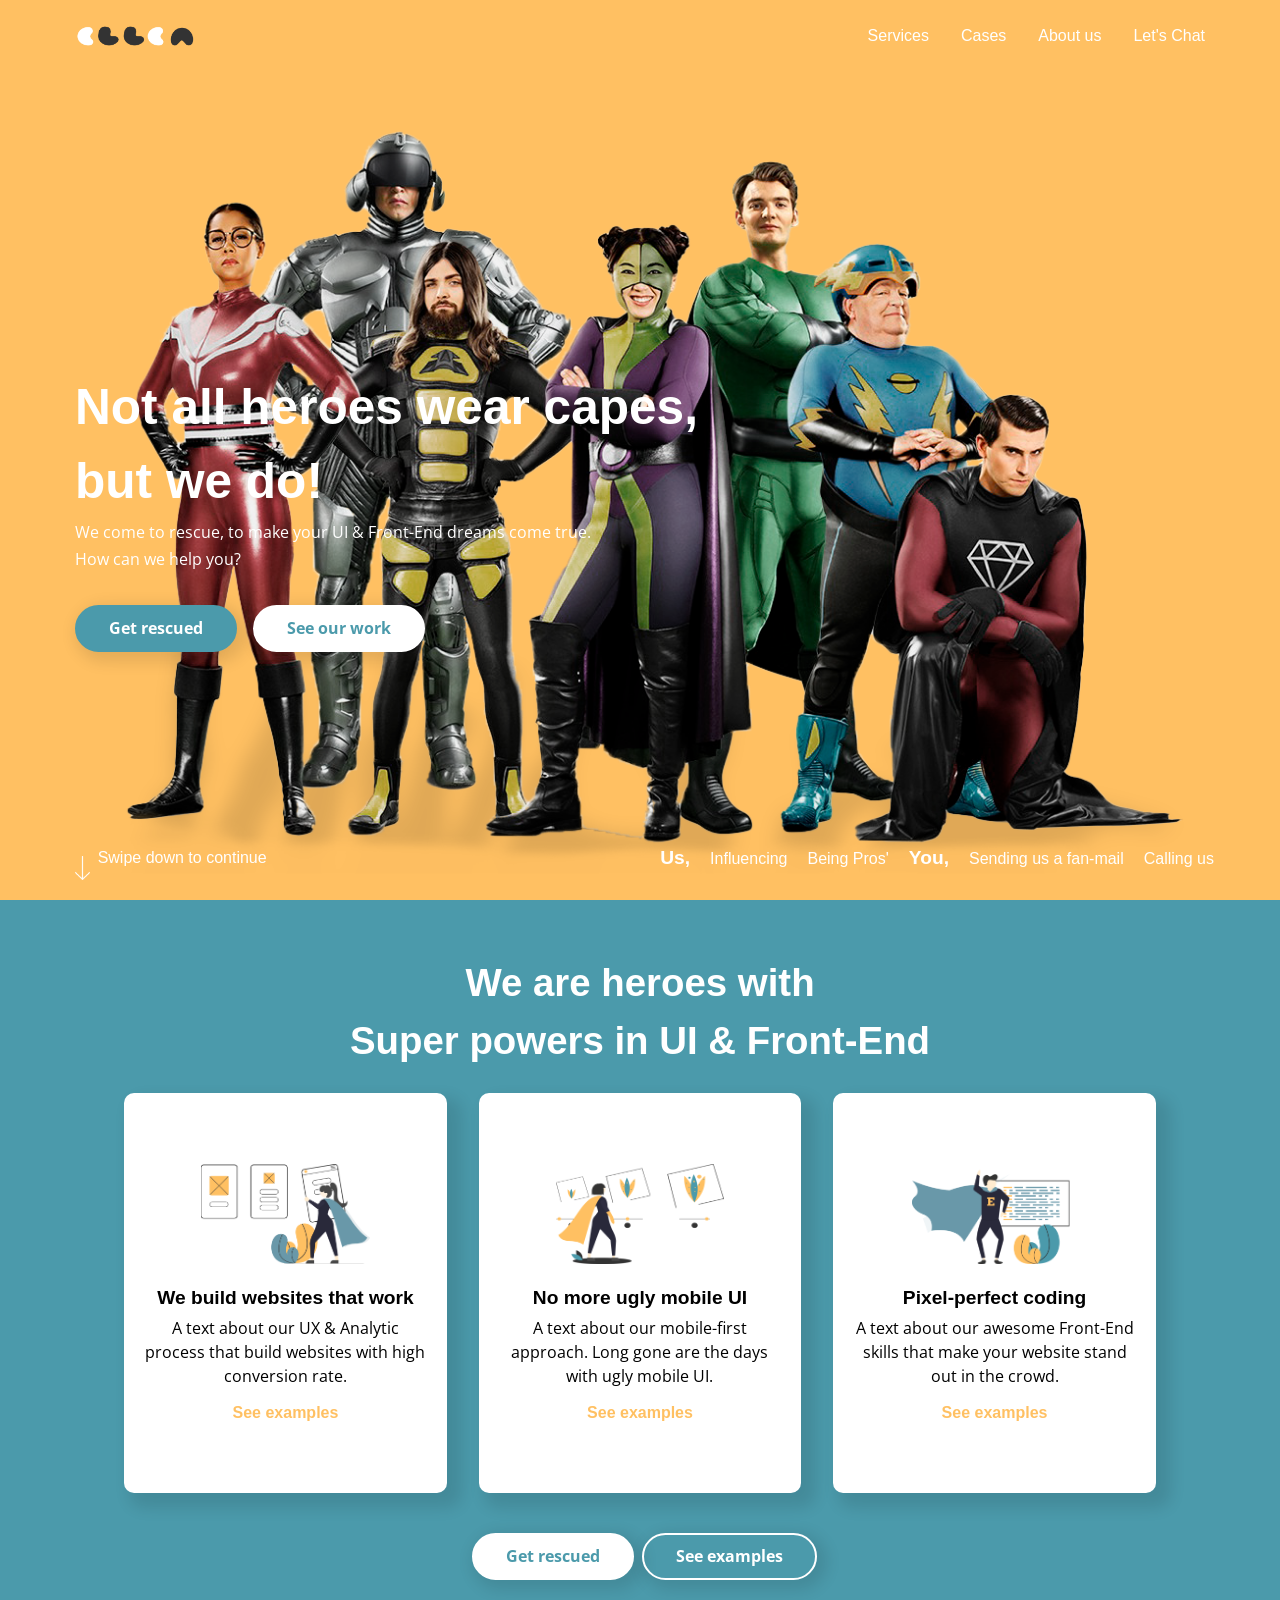
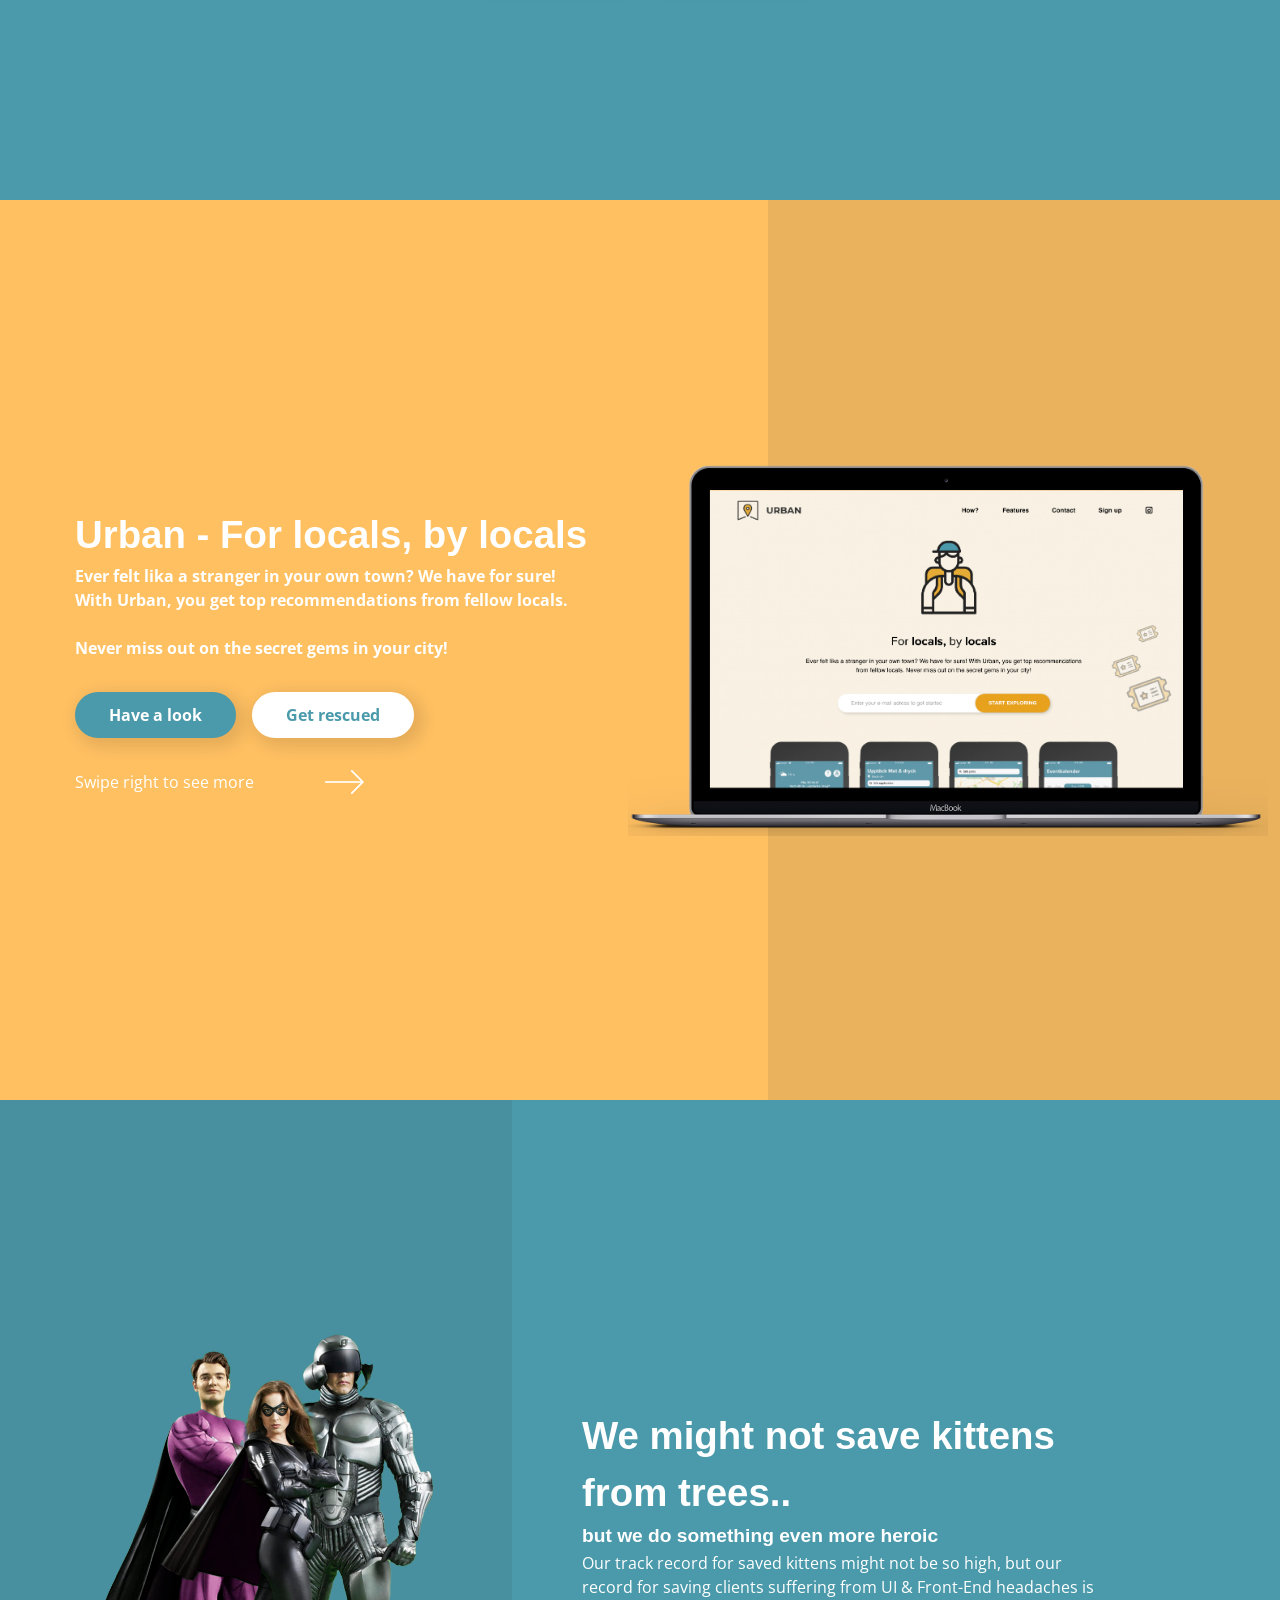
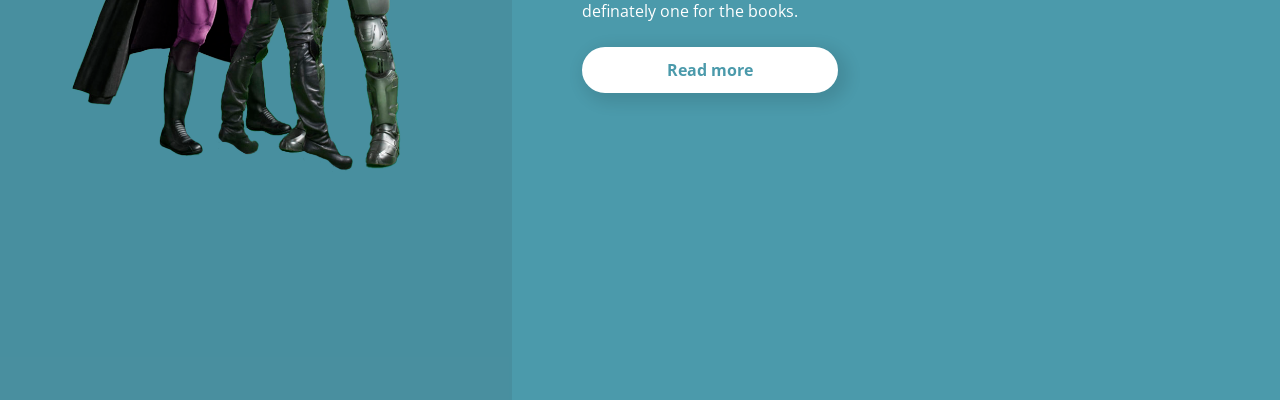
==== commit 6948658a: "MQ about complete - incl. form validation" ====
--- a/index.html
+++ b/index.html
@@ -224,6 +224,7 @@
                     <li><a class="nav-link" href="index.html">Home</a></li>
                     <li><a class="nav-link" href="index.html#servicesAnchor">Services</a></li>
                     <li><a class="nav-link" href="Cases-overview.html">Cases</a></li>
+                    <li><a class="nav-link" href="about.html">About us</a></li>
                     <li><a class="nav-link" href="about.html#contactAnchor">Let's Chat</a></li>
                 </ul>
             </div>
--- a/CSS/styles-main.css
+++ b/CSS/styles-main.css
@@ -1,5 +1,3 @@
-@media screen and (min-width: 1025px) {
-
 * {
     box-sizing: border-box;
 }
@@ -31,7 +29,7 @@
 
 section {
     height: 100vh;
-    width: 100vh;
+    width: auto;
     scroll-snap-align: start;
     position: relative;
 }
@@ -39,6 +37,34 @@
 .hero-content, .services-section, .about-section {
     width: 100vw;
     overflow-x: hidden;
+}
+
+.scrollMe.show-tablet {
+    display: none;
+}
+
+.hide-device {
+    display: initial;
+}
+
+.show-mobile {
+    display: none;
+}
+
+.hide-tablet {
+    display: initial;
+}
+
+.show-tablet {
+    display: none;
+}
+
+.show-tablet-portrait {
+    display: none;
+}
+
+.hide-tablet-portrait {
+    display: initial;
 }
 
 /*  COLOR STYLING      COLOR STYLING      COLOR STYLING     COLOR STYLING     COLOR STYLING     COLOR STYLING    COLOR STYLING */
@@ -227,7 +253,7 @@
     flex-flow: row wrap;
     justify-content: flex-start;
     align-items: center;
-    width: 1000px;
+    width: 80vw;
 }
 
 .footer-wrapper div {
@@ -329,7 +355,7 @@
 }
 
 .btn-floater-left {
-    width: 50vw;
+    width: auto;
     display: flex;
     flex-flow: row wrap;
     justify-content: flex-start;
@@ -447,22 +473,21 @@
 .hero-content {
     width: 100vw;
     height: 100vh;
-    padding: 75px;
+    padding: 75px 40px 75px 75px;
     position: relative;
     overflow: hidden;
 }
 
 .hero-img {
     position: relative;
-    right: -376px;
-    bottom: -135px;
-    height: 600px;
+    float: right;
+    height: 100vh;
     z-index: 1;
 }
 
 #hero-text-content {
     position: absolute;
-    top: 150px;
+    top: 30%;
     padding-top: 100px;
     z-index: 977;
 }
@@ -489,31 +514,35 @@
 }
 
 .services-section {
+    width: auto;
     padding: 30px;
     z-index: 100;
     display: flex;
     flex-flow: column wrap;
-    justify-content: center;
+    justify-content: flex-start;
     align-items: center;
 }
 
 .services-section h2 {
+    width: auto;
     text-align: center;
     margin-top: 24px;
     margin-bottom: 8px;
 }
 
 .services {
-    width: 100vw;
-    display: flex;
-    flex-flow: row wrap;
-    justify-content: center;
-    align-items: center;
+    width: 90vw;
+    display: flex;
+    flex-flow: row wrap;
+    justify-content: center;
+    align-items: center;
+    height: auto;
+    margin: 0px auto;
 }
 
 .services-card {
-    width: 320px;
-    height: 350px;
+    width: 28%;
+    height: 400px;
     margin: 16px 16px;
     display: flex;
     flex-flow: column wrap;
@@ -523,6 +552,7 @@
     background-color: var(--white);
     box-shadow: 10px 10px 15px 5px rgba(0, 0, 0, 0.1);
     border-radius: 10px;
+    box-sizing: border-box;
 }
 
 .services-icon {
@@ -605,11 +635,11 @@
     right: 140px;
     top: 0px;
     margin-left: auto;
-    width: 700px;
+    width: 50vw;
 }
 
 .case-phone {
-    width: 570px;
+    height: 100vh;
     position: relative;
     right: 140px;
     top: 0px;
@@ -696,7 +726,7 @@
 }
 
 .right-container-about {
-    width: 508px;
+    width: 60vw;
     padding-left: 70px;
     padding-right: 70px;
     display: flex;
@@ -711,7 +741,7 @@
 }
 
 #about-btn {
-    width: 200px;
+    width: 20vw;
     margin-left: 0px;
     margin-top: 8px;
 }
@@ -731,9 +761,9 @@
     position: relative;
 }
 
-#filters {
+.filters {
     height: 100px;
-    width: 70vw;
+    width: 90vw;
     margin: 0px auto;
     padding: 24px 100px;
     display: flex;
@@ -874,7 +904,7 @@
 
 .img-case-box {
     padding: 8px;
-    width: 270px;
+    width: 17vw;
     height: 220px;
     margin: 8px auto;
     display: flex;
@@ -884,7 +914,7 @@
 }
 
 .w-img {
-    width: 270px;
+    width: 15vw;
     margin: 0px auto;
 }
 
@@ -1397,4 +1427,3 @@
   transition: background-color 5000s ease-in-out 0s;
 }
 
-}
--- a/CSS/styles-mediaqueries.css
+++ b/CSS/styles-mediaqueries.css
@@ -66,9 +66,19 @@
     .hide-device {
         display: initial;
     }
+    .hide-tablet {
+        display: none;
+    }
+    /* .hide-mobile {
+        display:  none;
+    }
     .show-mobile {
         display: none;
     }
+
+    .show-tablet {
+        display: initial;
+    } */
     /*  COLOR STYLING      COLOR STYLING      COLOR STYLING     COLOR STYLING     COLOR STYLING     COLOR STYLING    COLOR STYLING */
     :root {
         --black: #333;
@@ -852,11 +862,14 @@
     }
     .case-hero-section, .case-index, .case-summary, .case-visuals, .case-output, .case-final {
         width: 100vw;
-        height: 100vh;
+        height: auto;
+    }
+    #body-caseOverview section {
+        height: auto;
     }
     .case-index {
         height: 15vh;
-        padding: 0px 75px 0px 75px;
+        padding: 24px 0px 24px 0px;
         display: flex;
         flex-flow: row wrap;
         justify-content: center;
@@ -870,7 +883,7 @@
         align-items: flex-start;
     }
     .index-siblings {
-        margin-left: 200px;
+        margin-left: 56px;
     }
     .index-container .case-thumb-text {
         margin-top: 8px;
@@ -888,7 +901,7 @@
         background-color: var(--petrol);
     }
     .summary {
-        margin-top: 64px;
+        margin-top: 24px;
         height: 85vh
     }
     .left-container-20-80 {
@@ -897,10 +910,10 @@
         box-sizing: border-box;
     }
     .chapter-title {
-        text-align: left;
-        margin: 0px 0px 0px 200px;
-        float: left;
-        width: 10vw;
+        text-align: right;
+        margin: 0px 0px 0px 24px;
+        float: right;
+        width: auto;
         line-height: 2.5rem;
         text-transform: uppercase;
         font-size: 1rem;
@@ -922,6 +935,7 @@
         width: 60vw;
     }
     .case-visuals {
+        height: auto;
         padding-top: 75px;
         background-color: var(--yellow);
     }
@@ -939,8 +953,8 @@
         margin-top: 8px;
     }
     .color-representation {
-        width: 170px;
-        margin-right: 100px;
+        width: 20%;
+        margin-right: 32px;
     }
     .Visuals-section-title {
         margin: 24px 0px 24px 0px;
@@ -949,27 +963,29 @@
         width: 20vw;
     }
     .typography-headlines, .typography-bread {
-        width: 400px;
-        margin-right: 32px;
-        margin-bottom: 48px;
-        margin-top: 48px;
+        width: auto;
+        margin-right: 16px;
+        margin-bottom: 24px;
+        margin-top: 24px;
     }
     .image-tonality {
-        height: 100px;
-        margin-right: 48px;
+        height: 80px;
+        margin-right: 8px;
     }
     .case-visuals .left-container-20-80, .case-visuals .right-container-80-20 {
-        height: 619.34px;
+        height: 580px;
     }
     .case-output-img {
-        height: 380px;
+        width: 60vw;
+        height: auto;
         margin-top: 24px;
+        margin-bottom: 32px;
     }
     .case-output {
         padding-top: 120px;
     }
     .case-output .left-container-20-80, .case-output .right-container-80-20 {
-        height: 522px;
+        height: 580px;
     }
     .case-final {
         display: flex;
@@ -977,7 +993,8 @@
         justify-content: center;
     }
     .left-img-container {
-        height: 100vh;
+        height: auto;
+        padding: 64px 0;
         width: 40vw;
         display: flex;
         flex-flow: column wrap;
@@ -991,7 +1008,7 @@
     }
     .case-final .right-container {
         width: 60vw;
-        padding-top: 120px;
+        padding-top: 64px;
         display: flex;
         flex-flow: column wrap;
         justify-content: center;
@@ -1215,9 +1232,18 @@
         -webkit-text-fill-color: white;
         transition: background-color 5000s ease-in-out 0s;
     }
+    #about-img-1 {
+        width: 500px;
+    }
 }
 
-*/ @media only screen and (max-device-width: 960px) {
+@media only screen and (max-device-width: 960px) {
+    .show-tablet-portrait {
+        display: initial;
+    }
+    .hide-tablet-portrait {
+        display: none;
+    }
     .btn, .CTA, .btn-white {
         padding: 12px 32px;
         border-radius: 40px;
@@ -1253,7 +1279,7 @@
         width: 60vw;
     }
     .nav-wrapper {
-        width: auto;
+        width: 600px;
         margin: 0;
     }
     .header-container {
@@ -1399,6 +1425,289 @@
         margin-left: 0px;
         margin-top: 24px;
     }
+    .filters-section {
+        position: relative;
+    }
+    .filters {
+        height: auto;
+        width: 70vw;
+        margin: 0px auto;
+        padding: 16px 0px;
+        display: flex;
+        flex-flow: column wrap;
+        justify-content: center;
+        align-items: space-between;
+        display: none;
+    }
+    #slidedown-btn {
+        background-color: var(--yellow);
+        border-radius: 50%;
+        border: none;
+        outline: none;
+        cursor: pointer;
+        height: 48px;
+        width: 48px;
+        display: flex;
+        flex-flow: column wrap;
+        justify-content: center;
+        align-items: center;
+        margin-left: 70px;
+        position: relative;
+        top: 36px;
+        left: -30px;
+        z-index: 977;
+    }
+    #slidedown-btn:hover {
+        background-color: var(--yellow-highlight);
+    }
+    #slidedown-btn img {
+        background-color: var(--transparent);
+        border: none;
+        outline: none;
+        cursor: pointer;
+        height: 48px;
+        width: 48px;
+    }
+    .filter-btn {
+        padding: 8px 16px;
+        border-radius: 40px;
+        font-family: "Open Sans", sans-serif;
+        font-weight: bold;
+        font-size: 0.8rem;
+        color: var(--petrol);
+        background-color: var(--white);
+        border: 1px solid var(--petrol);
+        margin: 0px 4px;
+        cursor: pointer;
+        outline: none;
+    }
+    .filter-btn:hover {
+        background-color: var(--light-blue);
+        border: 1px solid var(--light-blue);
+        color: var(--white);
+    }
+    .filter-btn.active {
+        background-color: var(--petrol);
+        color: var(--white);
+    }
+    .cases-section {
+        width: 100vw;
+        display: flex;
+        flex-flow: row wrap;
+        justify-content: center;
+        align-items: center;
+        margin-bottom: 72px;
+    }
+    .outer-case-boxes, .all, .uiGroup, .uxGroup, .devGroup {
+        width: 45vw;
+        padding: 8px;
+        height: 380px;
+        display: flex;
+        flex-flow: column wrap;
+        justify-content: flex-start;
+        align-items: center;
+        position: relative;
+    }
+    .petrol-fill {
+        border: 1px solid var(--medium-gray);
+        background-color: var(--transparent);
+        background-size: 200% 200%;
+        background-image: linear-gradient(to top, var(--petrol) 50%, transparent 50%);
+        -webkit-transition: background-position 300ms, color 300ms ease, border-color 300ms ease;
+        -moz-transition: background-position 300ms, color 300ms ease, border-color 300ms ease;
+        -ms-transition: background-position 300ms, color 300ms ease, border-color 300ms ease;
+        -o-transition: background-position 300ms, color 300ms ease, border-color 300ms ease;
+        transition: background-position 300ms, color 300ms ease, border-color 300ms ease;
+    }
+    .petrol-fill:hover {
+        color: white;
+        border: 1px solid var(--medium-gray);
+        background-image: linear-gradient(to top, var(--petrol) 51%, transparent 50%);
+        background-position: 0 100%;
+        -webkit-transition: background-position 300ms, color 300ms ease, border-color 300ms ease;
+        -moz-transition: background-position 300ms, color 300ms ease, border-color 300ms ease;
+        -ms-transition: background-position 300ms, color 300ms ease, border-color 300ms ease;
+        -o-transition: background-position 300ms, color 300ms ease, border-color 300ms ease;
+        transition: background-position 300ms, color 300ms ease, border-color 300ms ease;
+    }
+    .yellow-fill {
+        border: 1px solid var(--medium-gray);
+        background-color: var(--transparent);
+        background-size: 200% 200%;
+        background-image: linear-gradient(to top, var(--yellow) 50%, transparent 50%);
+        -webkit-transition: background-position 300ms, color 300ms ease, border-color 300ms ease;
+        -moz-transition: background-position 300ms, color 300ms ease, border-color 300ms ease;
+        -ms-transition: background-position 300ms, color 300ms ease, border-color 300ms ease;
+        -o-transition: background-position 300ms, color 300ms ease, border-color 300ms ease;
+        transition: background-position 300ms, color 300ms ease, border-color 300ms ease;
+    }
+    .yellow-fill:hover {
+        color: var(--white);
+        border: 1px solid var(--medium-gray);
+        background-image: linear-gradient(to top, var(--yellow) 51%, transparent 50%);
+        background-position: 0 100%;
+        -webkit-transition: background-position 300ms, color 300ms ease, border-color 300ms ease;
+        -moz-transition: background-position 300ms, color 300ms ease, border-color 300ms ease;
+        -ms-transition: background-position 300ms, color 300ms ease, border-color 300ms ease;
+        -o-transition: background-position 300ms, color 300ms ease, border-color 300ms ease;
+        transition: background-position 300ms, color 300ms ease, border-color 300ms ease;
+    }
+    .img-case-box {
+        padding: 8px;
+        width: 17vw;
+        height: 220px;
+        margin: 8px auto;
+        display: flex;
+        flex-flow: column wrap;
+        justify-content: center;
+        align-items: center;
+    }
+    .w-img {
+        width: 15vw;
+        margin: 0px auto;
+    }
+    .h-img {
+        height: 220px;
+        margin: 0px auto;
+    }
+    .text-case-box {
+        position: relative;
+        bottom: 8px;
+        left: 0px;
+        display: flex;
+        flex-flow: row wrap;
+        justify-content: space-around;
+        align-items: center;
+        padding: 8px;
+        margin-top: 24px;
+    }
+    .client-case-box, .project-case-box {
+        width: 9vw;
+        /* margin: 24px; */
+        display: flex;
+        flex-flow: column wrap;
+        justify-content: flex-start;
+        align-items: flex-start;
+    }
+    .project-case-box {
+        margin-left: 24px;
+    }
+    .box {
+        display: none;
+    }
+    .show {
+        display: block;
+    }
+    .case-output-img {
+        width: 60vw;
+        height: auto;
+        margin: 24px auto;
+    }
+    .case-hero-section {
+        height: auto;
+    }
+    .case-hero {
+        height: 80vh;
+        background-image: url(../IMG/Cases-thumbnails/Urban-Case/Urban-hero.jpg);
+        background-position: center;
+        background-repeat: no-repeat;
+        background-size: cover;
+        align-content: center;
+        display: flex;
+        flex-flow: row wrap;
+        justify-content: flex-start;
+        align-items: center;
+    }
+    .case-index {
+        padding: 16px 0px;
+        height: auto;
+    }
+    .index-siblings {
+        margin-left: 40px;
+    }
+    #body-caseOverview section {
+        height: auto;
+    }
+    .summary {
+        height: auto;
+        padding-bottom: 64px;
+    }
+    .case-output .right-container-80-20 {
+        height: auto;
+    }
+    .case-output .left-container-20-80 {
+        height: auto;
+    }
+    .case-output-img {
+        margin-bottom: 64px;
+    }
+    #urban-showcase {
+        width: 200px;
+    }
+    .right-container .btn-floater-left {
+        margin: 32px 0px;
+    }
+    #about-body section {
+        width: auto;
+    }
+    #about-body .left-container-about {
+        width: 45vw;
+    }
+    #about-body .right-container-about {
+        width: 55vw;
+        height: 600px;
+        justify-content: center;
+    }
+    #about-img-1 {
+        height: 200px;
+        width: auto;
+    }
+    #about-body .right-container-about .about-title, #about-body .right-container-about .about-p {
+        text-align: left;
+    }
+    .case-highlight-section-tablet {
+        width: 100vw;
+        height: auto;
+        display: flex;
+        flex-flow: row wrap;
+        align-items: center;
+        justify-content: flex-start;
+    }
+    .left-container-tablet {
+        width: 55vw;
+        height: 700px;
+        display: flex;
+        flex-flow: column wrap;
+        justify-content: center;
+        align-items: flex-start;
+        box-sizing: border-box;
+        padding-left: 50px;
+    }
+    .right-container-tablet {
+        width: 45vw;
+        height: 700px;
+    }
+    #about-img-2 {
+        width: 40vw;
+        height: auto;
+    }
+    .slider-container-tablet {
+        height: auto;
+    }
+    .form-container .left-container {
+        width: 20vw;
+    }
+    .form-container .right-container {
+        width: 80vw;
+        background-color: rgba(255, 192, 98, 0.5);
+    }
+    .form-field input, .form-field textarea {
+        width: 60vw;
+        border-bottom: 2px solid white;
+    }
+    .checkmark {
+        border: 2px solid white;
+    }
 }
 
 @media only screen and (max-device-width: 576px) {
@@ -1435,7 +1744,6 @@
         display: block;
         margin-top: 16px;
     }
-
     .bg-yellow {
         background-color: #FFC062;
     }
@@ -1514,7 +1822,7 @@
         background-color: #4B9AAB;
         padding: 0;
     }
-    .services-section h2{
+    .services-section h2 {
         width: 90vw;
     }
     .services {
@@ -1539,7 +1847,6 @@
         border-radius: 10px;
         box-sizing: border-box;
     }
-
     .services-card img {
         height: 100px;
     }
@@ -1772,4 +2079,283 @@
     .nav-link, .nav-link-inverted {
         font-size: 1.2rem;
     }
+    .cases-main-mobile {
+        margin-top: 32px;
+    }
+    .intro-headline {
+        text-align: center;
+        margin-top: 64px;
+    }
+    .filters-section-mobile {
+        position: relative;
+    }
+    #filters {
+        height: auto;
+        width: 375px;
+        margin: 0px auto;
+        padding: 24px 100px;
+        display: flex;
+        flex-flow: column wrap;
+        justify-content: center;
+        align-items: flex-start;
+        display: none;
+        border-bottom: 1px solid #EBEBEB;
+    }
+    #slidedown-btn-mobile {
+        background-color: var(--yellow);
+        border-radius: 50%;
+        border: none;
+        outline: none;
+        cursor: pointer;
+        height: 48px;
+        width: 48px;
+        display: flex;
+        flex-flow: column wrap;
+        justify-content: center;
+        align-items: center;
+        margin-left: 70px;
+        position: relative;
+        top: 80px;
+        left: -50px;
+        z-index: 800;
+    }
+    #slidedown-btn-mobile:hover {
+        background-color: var(--yellow-highlight);
+    }
+    #slidedown-btn-mobile img {
+        background-color: var(--transparent);
+        border: none;
+        outline: none;
+        cursor: pointer;
+        height: 48px;
+        width: 48px;
+    }
+    .filter-btn {
+        width: 50vw;
+        padding: 8px 24px;
+        border-radius: 40px;
+        font-family: "Open Sans", sans-serif;
+        font-weight: bold;
+        font-size: 0.8rem;
+        color: var(--petrol);
+        background-color: var(--white);
+        border: 1px solid var(--petrol);
+        margin: 8px auto;
+        cursor: pointer;
+        outline: none;
+    }
+    .filter-btn:hover {
+        background-color: var(--light-blue);
+        border: 1px solid var(--light-blue);
+        color: var(--white);
+    }
+    .filter-btn.active {
+        background-color: var(--petrol);
+        color: var(--white);
+    }
+    .cases-section-mobile {
+        width: 100vw;
+        display: flex;
+        flex-flow: row wrap;
+        justify-content: center;
+        align-items: center;
+        margin-bottom: 72px;
+        margin-top: 100px;
+    }
+    .outer-case-boxes, .all, .uiGroup, .uxGroup, .devGroup {
+        width: 90vw;
+        padding: 8px;
+        height: 380px;
+        display: flex;
+        flex-flow: column wrap;
+        justify-content: flex-start;
+        align-items: center;
+        position: relative;
+    }
+    .img-case-box-mobile {
+        padding: 8px;
+        width: auto;
+        height: 220px;
+        margin: 8px auto;
+        display: flex;
+        flex-flow: column wrap;
+        justify-content: center;
+        align-items: center;
+    }
+    .w-img {
+        width: 80vw;
+        margin: 0px auto;
+    }
+    .h-img {
+        height: 220px;
+        margin: 0px auto;
+    }
+    .text-case-box-mobile {
+        width: 80vw;
+        position: relative;
+        bottom: 8px;
+        left: 0px;
+        display: flex;
+        flex-flow: row wrap;
+        justify-content: space-around;
+        align-items: center;
+        padding: 8px;
+        margin-top: 24px;
+    }
+    .client-case-box-mobile, .project-case-box-mobile {
+        width: 35vw;
+        /* margin: 24px; */
+        display: flex;
+        flex-flow: column wrap;
+        justify-content: flex-start;
+        align-items: flex-start;
+    }
+    .project-case-box {
+        margin-left: 24px;
+    }
+    .box {
+        display: none;
+    }
+    .show {
+        display: block;
+    }
+    .case-hero {
+        background-size: cover;
+        height: 400px;
+    }
+    .case-hero-title {
+        font-size: 2rem;
+    }
+    .summary-mobile {
+        background-color: #FFC062;
+    }
+    .case-summary-mobile .index-container {
+        width: 45vw;
+        justify-content: flex-start;
+        margin-bottom: 8px;
+    }
+    .index-siblings {
+        margin-left: 0px;
+    }
+    .mobile-full-container {
+        height: auto;
+        padding: 24px 16px;
+    }
+    .visuals-container-mobile, .typography-section-mobile, .images-section-mobile, .typography-headlines-mobile, .typography-bread-mobile {
+        display: flex;
+        flex-flow: column wrap;
+        justify-content: space-around;
+        align-items: center;
+    }
+    .visuals-container-mobile {
+        padding: 8px;
+        background-color: var(--white);
+        margin-top: 24px;
+        box-shadow: 5px 5px 15px 5px rgba(0, 0, 0, 0.1);
+    }
+    .color-representation-mobile {
+        width: 40vw;
+        margin: 0px auto;
+    }
+    .typography-headlines-mobile, .typography-bread-mobile {
+        width: 80vw;
+    }
+    .typography-headlines-mobile img, .typography-bread-mobile img {
+        width: 250px;
+        margin: 8px auto;
+    }
+    .image-tonality-mobile {
+        width: 250px;
+        margin: 8px auto;
+    }
+    #image-nth2 {
+        width: auto;
+        height: 200px;
+    }
+    .case-output-mobile {
+        background-color: #4B9AAB;
+    }
+    .mobile-full-container .case-output-img {
+        width: 350px;
+        margin: 24px auto;
+    }
+    .case-final .mobile-full-container {
+        display: flex;
+        flex-flow: column wrap;
+        justify-content: center;
+        align-items: center;
+    }
+    #urban-showcase {
+        margin: 0px auto;
+    }
+    .mobile-full-container .white-font {
+        text-align: center;
+        margin-top: 8px;
+    }
+    .mobile-full-container .zoom {
+        height: 200px;
+    }
+    .mobile-full-container .btn-floater-left {
+        margin: 8px;
+        display: flex;
+        flex-flow: column wrap;
+        justify-content: center;
+        align-items: center;
+    }
+    .mobile-full-container .btn-floater-left button {
+        margin-top: 16px;
+    }
+    .mobile-section-about {
+        width: 100vw;
+        height: auto;
+    }
+    .about-section .mobile-full-container {
+        padding: 100px 16px;
+    }
+    .about-section .mobile-full-container .white-font {
+        text-align: center;
+        margin: 8px auto;
+    }
+    #about-img-2 {
+        margin: 0px auto;
+    }
+    .about-section-2 .mobile-full-container {
+        display: flex;
+        flex-flow: column wrap;
+        justify-content: center;
+        align-items: center;
+    }
+    .form-container {
+        height: auto;
+    }
+    .form-container .mobile-full-container {
+        padding: 8px;
+        margin: 32px auto;
+    }
+    .form, form {
+        width: 90vw;
+        margin-left: 0px;
+        margin: 8px;
+    }
+    .form-field input, .form-field textarea, .form-field label {
+        width: 80vw;
+    }
+    #inputDescr2 {
+        height: 60px;
+    }
+    .form-field .white-font {
+        text-align: left;
+    }
+    #submitform2 {
+        margin-top: 16px;
+    }
+    #form-bg {
+        background-image: url(../IMG/hero6.png);
+        background-position: initial;
+        background-size: cover;
+        background-repeat: no-repeat;
+    }
+    .checkbox-group {
+        margin-top: 8px;
+    }
 }
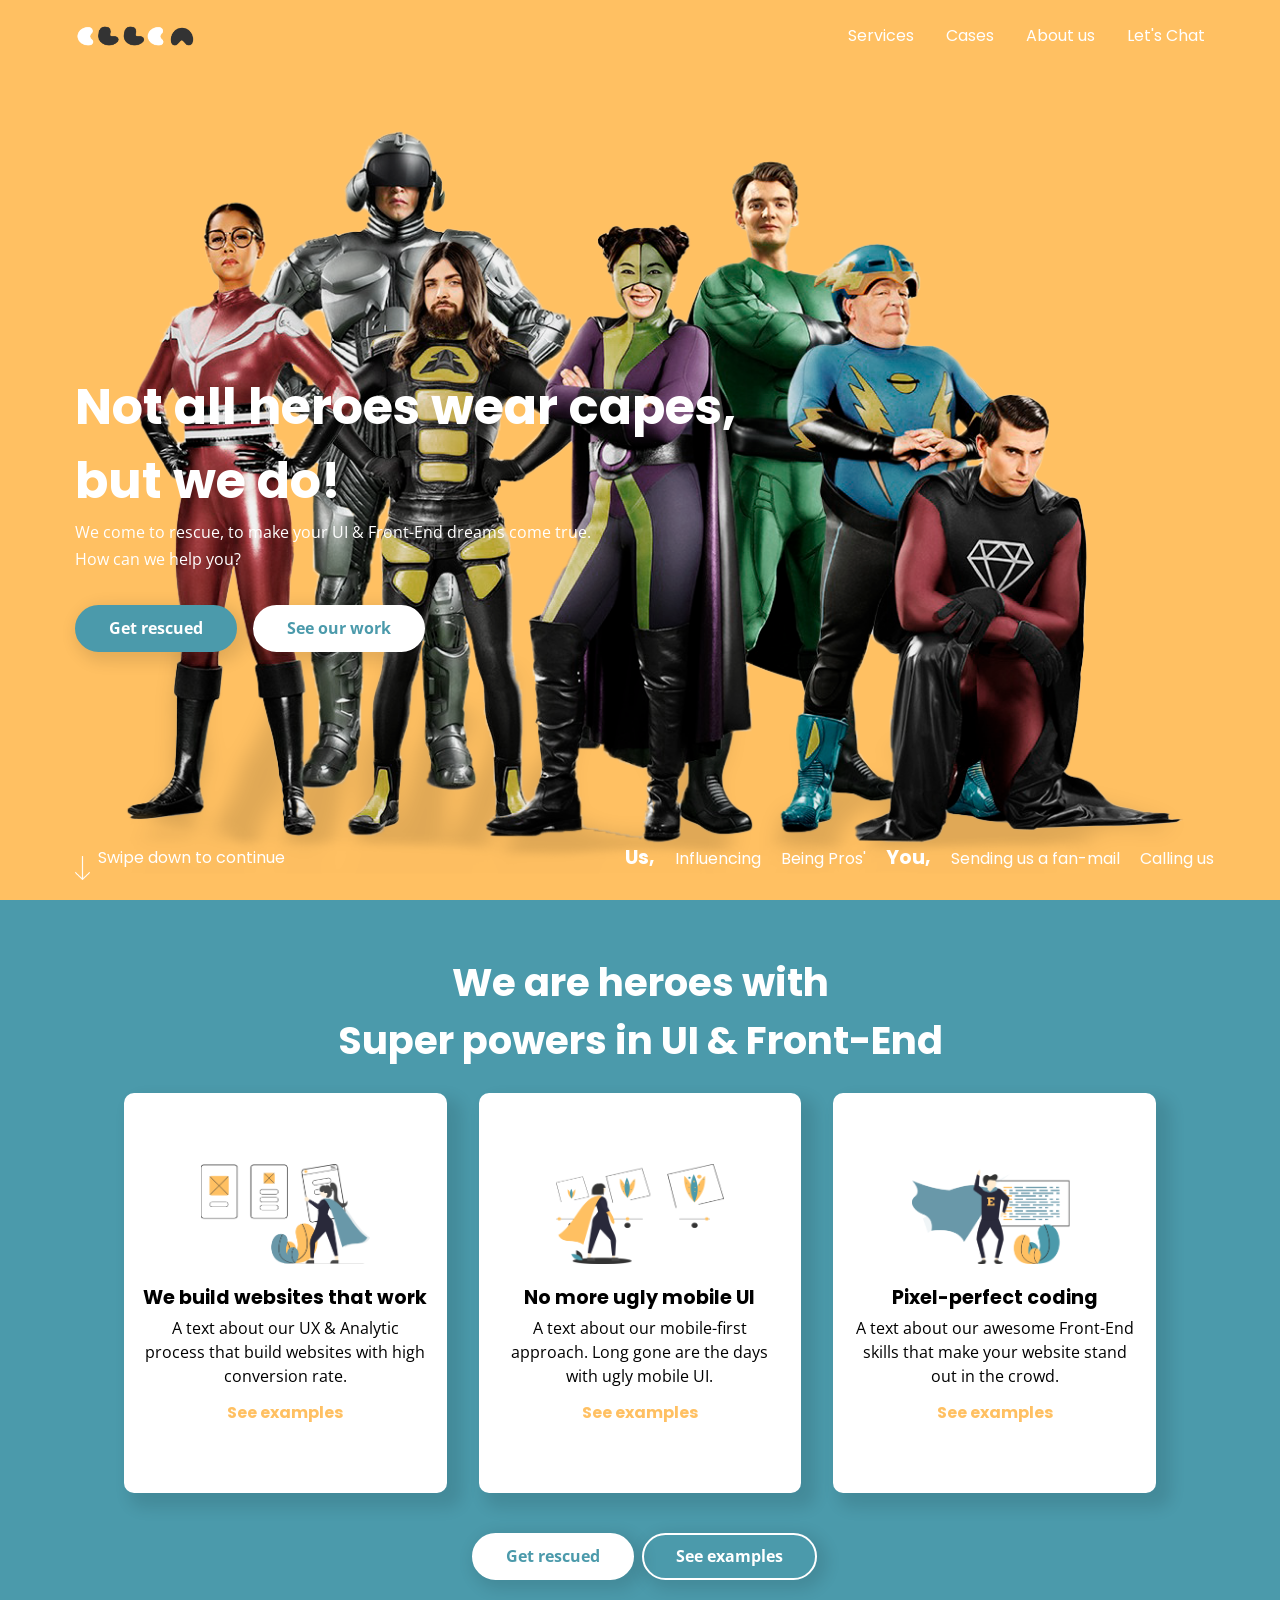
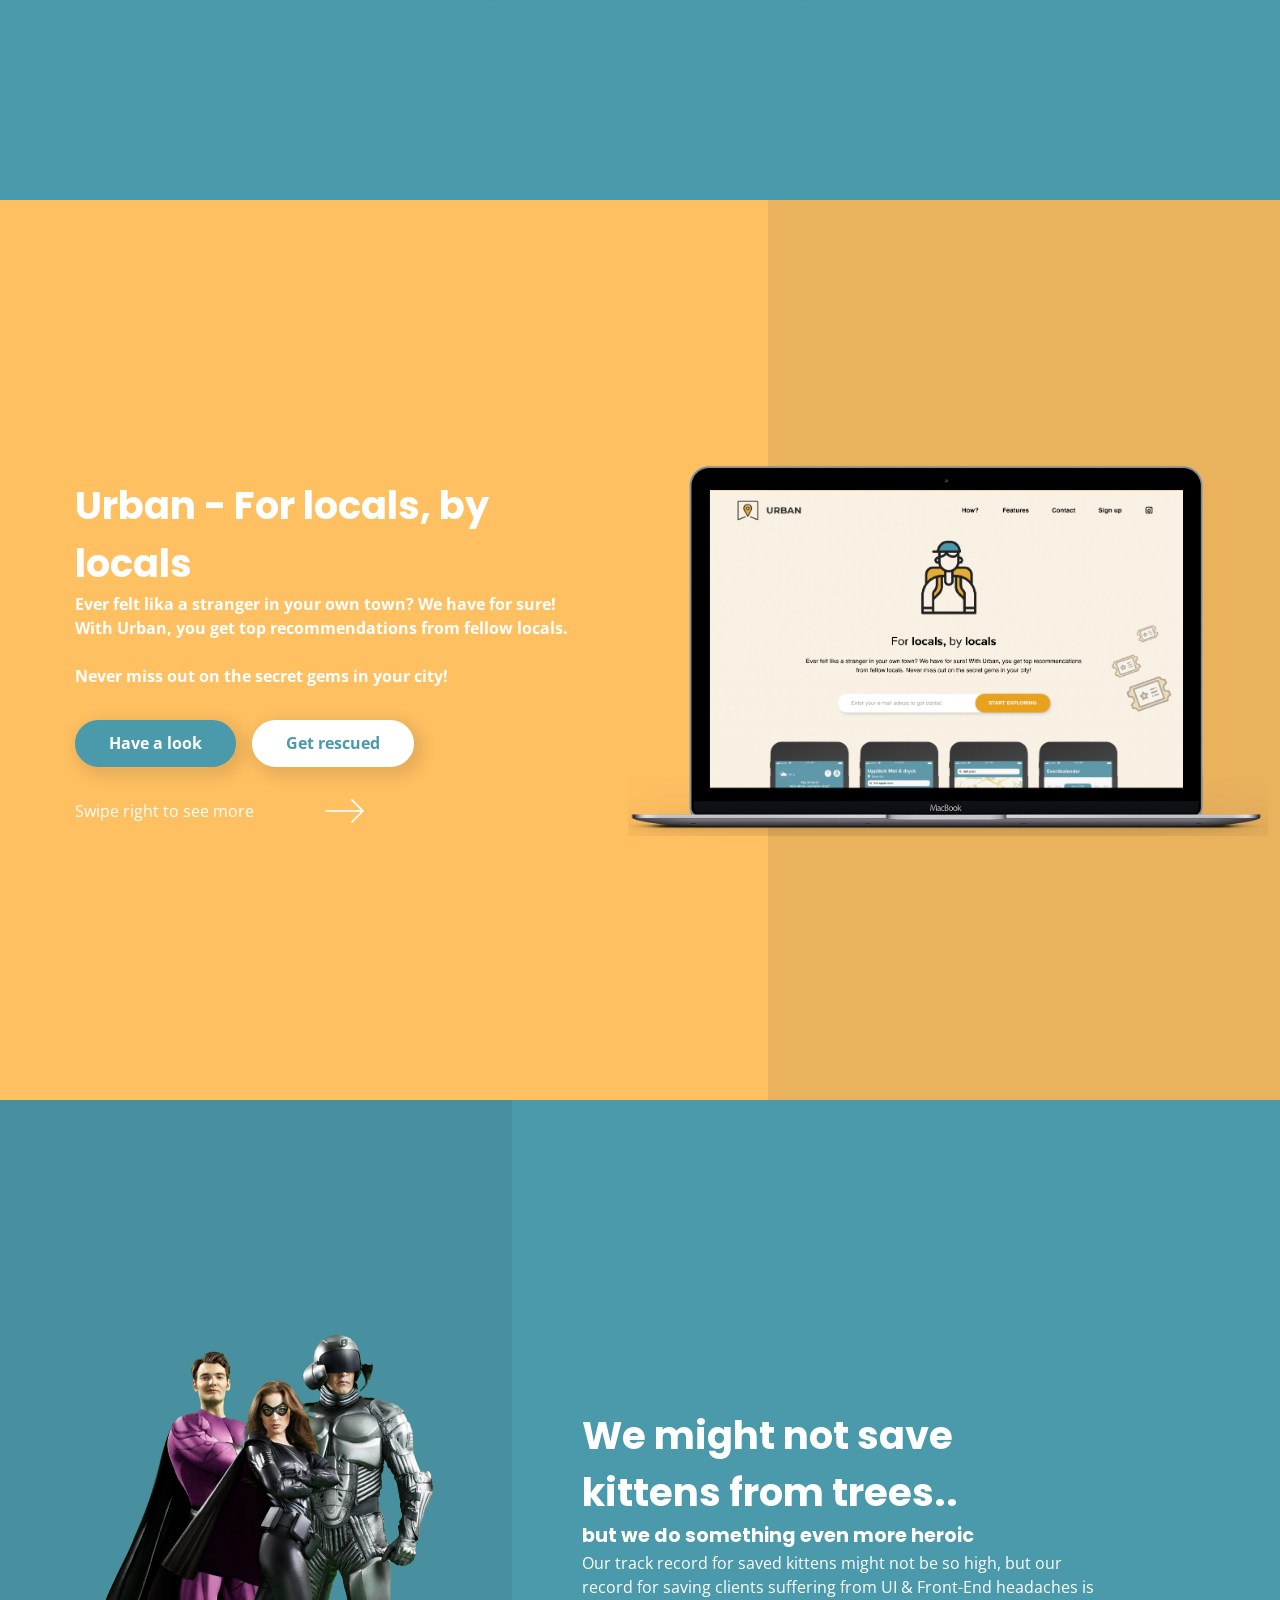
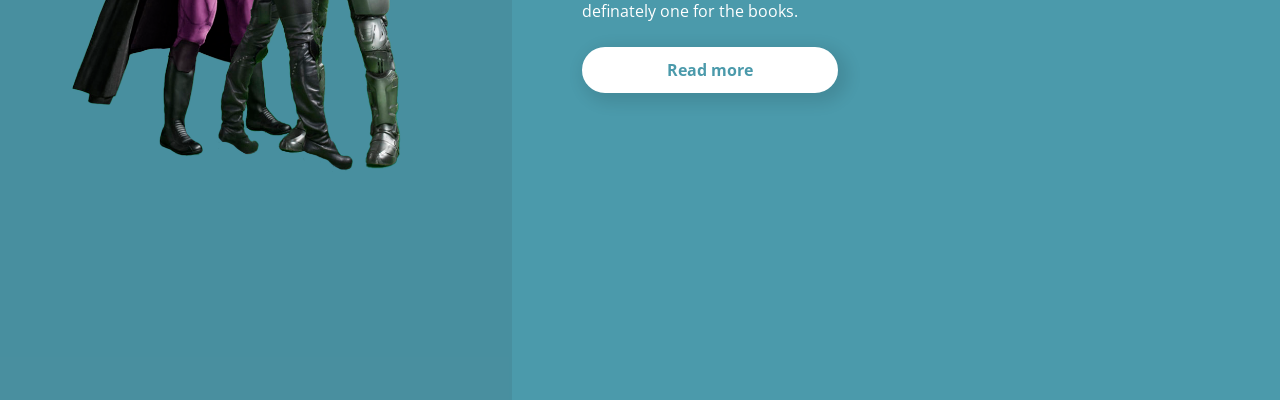
==== commit a536be78: "ALT tags updated & page titles correct" ====
--- a/index.html
+++ b/index.html
@@ -4,12 +4,19 @@
 <head>
     <meta charset="UTF-8">
     <meta name="viewport" content="width=device-width, initial-scale=1.0">
-    <title>Ellen Creatives</title>
+    <title>Ellen Creatives - Home page</title>
+
+    <!-- Images of heroes borrowed from Unionen. -->
 
     <!-- Google Font: Open Sans -->
     <link
         href="https://fonts.googleapis.com/css2?family=Open+Sans:ital,wght@0,300;0,400;0,600;0,700;0,800;1,300;1,400;1,600;1,700;1,800&display=swap"
         rel="stylesheet">
+
+     <!-- Google Font: Poppins -->
+     <link
+     href="https://fonts.googleapis.com/css2?family=Poppins:ital,wght@0,100;0,200;0,300;0,400;0,500;0,600;0,700;0,800;0,900;1,100;1,200;1,300;1,400;1,500;1,600;1,700;1,800;1,900&display=swap"
+     rel="stylesheet">
 
     <!-- Normalize CSS -->
     <link rel="stylesheet" href="CSS/Reset.css">
@@ -44,7 +51,7 @@
     <!--  WEB HERO  -->
     <section class="bg-yellow hide-mobile">
         <div class="hero-content">
-            <img class="hero-img" src="IMG/heroes5.png" alt="">
+            <img class="hero-img" src="IMG/heroes5.png" alt="Team members of Ellen creative">
             <div class="flex-col-flex-start" id="hero-text-content">
                 <h1 class="white-font">Not all heroes wear capes, <br>but we do!</h1>
                 <p class="white-font">We come to rescue, to make your UI & Front-End dreams come true.<br> How can we
@@ -65,7 +72,7 @@
                 Super powers in UI & Front-End</h2>
             <div class="services">
                 <div class="services-card">
-                    <img src="IMG/Icons-elements/Services/Darker/UX.png" alt="" class="services-icon">
+                    <img src="IMG/Icons-elements/Services/Darker/UX.png" alt="Illustration for UX services" class="services-icon">
                     <h4 class="big-subtitle card-title">We build websites that work</h4>
                     <p class="description">A text about our UX & Analytic process that build websites with
                         high
@@ -73,7 +80,7 @@
                     <a href="Cases-overview.html" class="card-text-link">See examples</a>
                 </div>
                 <div class="services-card">
-                    <img src="IMG/Icons-elements/Services/Darker/UI.png" alt="" class="services-icon">
+                    <img src="IMG/Icons-elements/Services/Darker/UI.png" alt="Illustration for UI services " class="services-icon">
                     <h4 class="big-subtitle card-title">No more ugly mobile UI </h4>
                     <p class="description">A text about our mobile-first approach. Long gone are the days
                         with ugly
@@ -81,7 +88,7 @@
                     <a href="Cases-overview.html" class="card-text-link">See examples</a>
                 </div>
                 <div class="services-card">
-                    <img src="IMG/Icons-elements/Services/Darker/FE.png" alt="" class="services-icon">
+                    <img src="IMG/Icons-elements/Services/Darker/FE.png" alt="Illustration for Front-End services" class="services-icon">
                     <h4 class="big-subtitle card-title">Pixel-perfect coding</h4>
                     <p class="description">A text about our awesome Front-End skills that make your website
                         stand out in
@@ -113,15 +120,15 @@
                     </div>
                     <div class="scrollMe show-tablet">
                         <p id="scrollMeLabel">Swipe right to see more</p>
-                        <img class="arrow-right" src="IMG/Icons-elements/arrow-white-right-thicker@2x.png" alt="">
+                        <img class="arrow-right" src="IMG/Icons-elements/arrow-white-right-thicker@2x.png" alt="Scroll to right icon">
                     </div>
                     <div class="scrollMe hide-device">
                         <p id="scrollMeLabel">Swipe right to see more</p>
-                        <img class="arrow-right" src="IMG/Icons-elements/arrow-white-right-thicker@2x.png" alt="">
+                        <img class="arrow-right" src="IMG/Icons-elements/arrow-white-right-thicker@2x.png" alt="Scroll to right icon">
                     </div>
                 </div>
                 <div class="right-container">
-                    <img src="IMG/Cases-thumbnails/Urban-highlight.png" alt="" class="case-laptop">
+                    <img src="IMG/Cases-thumbnails/Urban-highlight.png" alt="Showcase of Urban highlight" class="case-laptop">
                 </div>
             </div>
         </div>
@@ -139,15 +146,15 @@
                     </div>
                     <div class="scrollMe show-tablet">
                         <p id="scrollMeLabel">Swipe right to see more</p>
-                        <img class="arrow-right" src="IMG/Icons-elements/arrow-white-right-thicker@2x.png" alt="">
+                        <img class="arrow-right" src="IMG/Icons-elements/arrow-white-right-thicker@2x.png" alt="Scroll right icon">
                     </div>
                     <div class="scrollMe hide-device">
                         <p id="scrollMeLabel">Swipe right to see more</p>
-                        <img class="arrow-right" src="IMG/Icons-elements/arrow-white-right-thicker@2x.png" alt="">
+                        <img class="arrow-right" src="IMG/Icons-elements/arrow-white-right-thicker@2x.png" alt="Scroll right icon">
                     </div>
                 </div>
                 <div class="right-container">
-                    <img src="IMG/Cases-thumbnails/Mindster-iso.png" alt="" class="case-phone">
+                    <img src="IMG/Cases-thumbnails/Mindster-iso.png" alt="Showcase of Mindster highlight" class="case-phone">
                 </div>
             </div>
         </div>
@@ -166,7 +173,7 @@
                     </div>
                 </div>
                 <div class="right-container">
-                    <img src="IMG/Cases-thumbnails/viva-highlight.png" alt="" class="case-laptop">
+                    <img src="IMG/Cases-thumbnails/viva-highlight.png" alt="Showcase of Viva highlight" class="case-laptop">
                 </div>
             </div>
         </div>
@@ -176,7 +183,7 @@
     <section>
         <div class="about-section full-screen bg-petrol hide-mobile">
             <div class="left-container-about">
-                <img src="IMG/heroes3.png" alt="" class="about-img">
+                <img src="IMG/heroes3.png" alt="Team members of Ellen Creative" class="about-img">
             </div>
             <div class="right-container-about">
                 <h2 class="white-font about-title">We might not save kittens from trees..</h2>
@@ -191,7 +198,7 @@
     <!-- WEB FOOTER -->
     <div class="contact-footer hide-mobile">
         <div class="scrollMe" id="scrollMeFooter">
-            <img class="arrow-down" src="IMG/Icons-elements/arrow-white-down-thicker@2x.png" alt="">
+            <img class="arrow-down" src="IMG/Icons-elements/arrow-white-down-thicker@2x.png" alt="Scroll down">
             <p id="scrollMeLabel-down">Swipe down to continue</p>
         </div>
         <div class="footer-wrapper">
@@ -237,7 +244,7 @@
  <!--  MOBILE HERO  -->
     <section class="show-mobile">
         <div class="hero-mobile">
-            <img class="hero-img" src="IMG/heroes5.png" alt="">
+            <img class="hero-img" src="IMG/heroes5.png" alt="Team members of Ellen Creative">
             <h1 class="white-font">Not all heroes wear capes, <br>but we do!</h1>
             <p class="white-font">We come to rescue, to make your UI & Front-End dreams come true.<br> How can we
                 help you?</p>
@@ -257,7 +264,7 @@
                 Super powers in UI & Front-End</h2>
             <div class="services">
                 <div class="services-card">
-                    <img src="IMG/Icons-elements/Services/Darker/UX.png" alt="" class="services-icon">
+                    <img src="IMG/Icons-elements/Services/Darker/UX.png" alt="Illustration of UX services" class="services-icon">
                     <h4 class="big-subtitle card-title">We build websites that work</h4>
                     <p class="description">A text about our UX & Analytic process that build websites with
                         high
@@ -265,7 +272,7 @@
                     <a href="Cases-overview.html" class="card-text-link">See examples</a>
                 </div>
                 <div class="services-card">
-                    <img src="IMG/Icons-elements/Services/Darker/UI.png" alt="" class="services-icon">
+                    <img src="IMG/Icons-elements/Services/Darker/UI.png" alt="Illustration of UI services" class="services-icon">
                     <h4 class="big-subtitle card-title">No more ugly mobile UI </h4>
                     <p class="description">A text about our mobile-first approach. Long gone are the days
                         with ugly
@@ -273,7 +280,7 @@
                     <a href="Cases-overview.html" class="card-text-link">See examples</a>
                 </div>
                 <div class="services-card">
-                    <img src="IMG/Icons-elements/Services/Darker/FE.png" alt="" class="services-icon">
+                    <img src="IMG/Icons-elements/Services/Darker/FE.png" alt="Illustration of Front-End services" class="services-icon">
                     <h4 class="big-subtitle card-title">Pixel-perfect coding</h4>
                     <p class="description">A text about our awesome Front-End skills that make your website
                         stand out in
@@ -295,7 +302,7 @@
         <!-- First slide-->
         <div class="filler bg-yellow">
             <div class="slider-container-mobile slider-yellow">
-                <img src="IMG/Cases-thumbnails/Urban-highlight.png" alt="" class="case-laptop">
+                <img src="IMG/Cases-thumbnails/Urban-highlight.png" alt="Showcase of Urban highlight" class="case-laptop">
                 <h2 class="white-font">Urban - For locals, by locals</h2>
                 <p class="white-font">
                     Ever felt lika a stranger in your own town? We have for sure! With Urban, you get
@@ -307,14 +314,14 @@
                 </div>
                 <div class="scrollMe-mobile">
                     <p class="white-font" id="scrollMeLabel">Swipe right to see more</p>
-                    <img class="arrow-right" src="IMG/Icons-elements/arrow-white-right-thicker@2x.png" alt="">
+                    <img class="arrow-right" src="IMG/Icons-elements/arrow-white-right-thicker@2x.png" alt="Scroll right icon">
                 </div>
             </div>
         </div>
         <!-- Second slide-->
         <div class="filler bg-petrol">
             <div class="slider-container-mobile slider-petrol">
-                <img src="IMG/Cases-thumbnails/Mindster-highlight.png" alt="" class="case-phone">
+                <img src="IMG/Cases-thumbnails/Mindster-highlight.png" alt="Showcase of Mindster highlight" class="case-phone">
                 <h2 class="white-font">Mindster - The journey begins inside</h2>
                 <p class="white-font">
                     Mindster is an App for mindfulness exercises with an ambition to improve the
@@ -326,7 +333,7 @@
                 </div>
                 <div class="scrollMe-mobile">
                     <p class="white-font" id="scrollMeLabel">Swipe right to see more</p>
-                    <img class="arrow-right" src="IMG/Icons-elements/arrow-white-right-thicker@2x.png" alt="">
+                    <img class="arrow-right" src="IMG/Icons-elements/arrow-white-right-thicker@2x.png" alt="Scroll right icon">
                 </div>
             </div>
         </div>
@@ -334,7 +341,7 @@
         <!-- Third slide-->
         <div class="filler bg-yellow">
             <div class="slider-container-mobile slider-yellow">
-                <img src="IMG/Cases-thumbnails/Viva-highlight.png" alt="" class="case-laptop">
+                <img src="IMG/Cases-thumbnails/Viva-highlight.png" alt="Showcase of Viva highlight" class="case-laptop">
                 <h2 class="white-font">Urban - For locals, by locals</h2>
                 <p class="white-font">
                     Ever felt lika a stranger in your own town? We have for sure! With Urban, you get
@@ -353,7 +360,7 @@
     <!-- MOBILE ABOUT -->
     <section class="show-mobile">
         <div class="about-mobile">
-            <img class="hero-img" src="IMG/heroes3.png" alt="">
+            <img class="hero-img" src="IMG/heroes3.png" alt="Team members of Ellen creative">
             <h4 class="white-font">We might not save kittens from trees, but we do something even more heroic..</h4>
             <p class="white-font">Our track record for saved kittens might not be so high, but our record
                 for saving clients suffering from UI & Front-End headaches is definately one for the books. </p>
